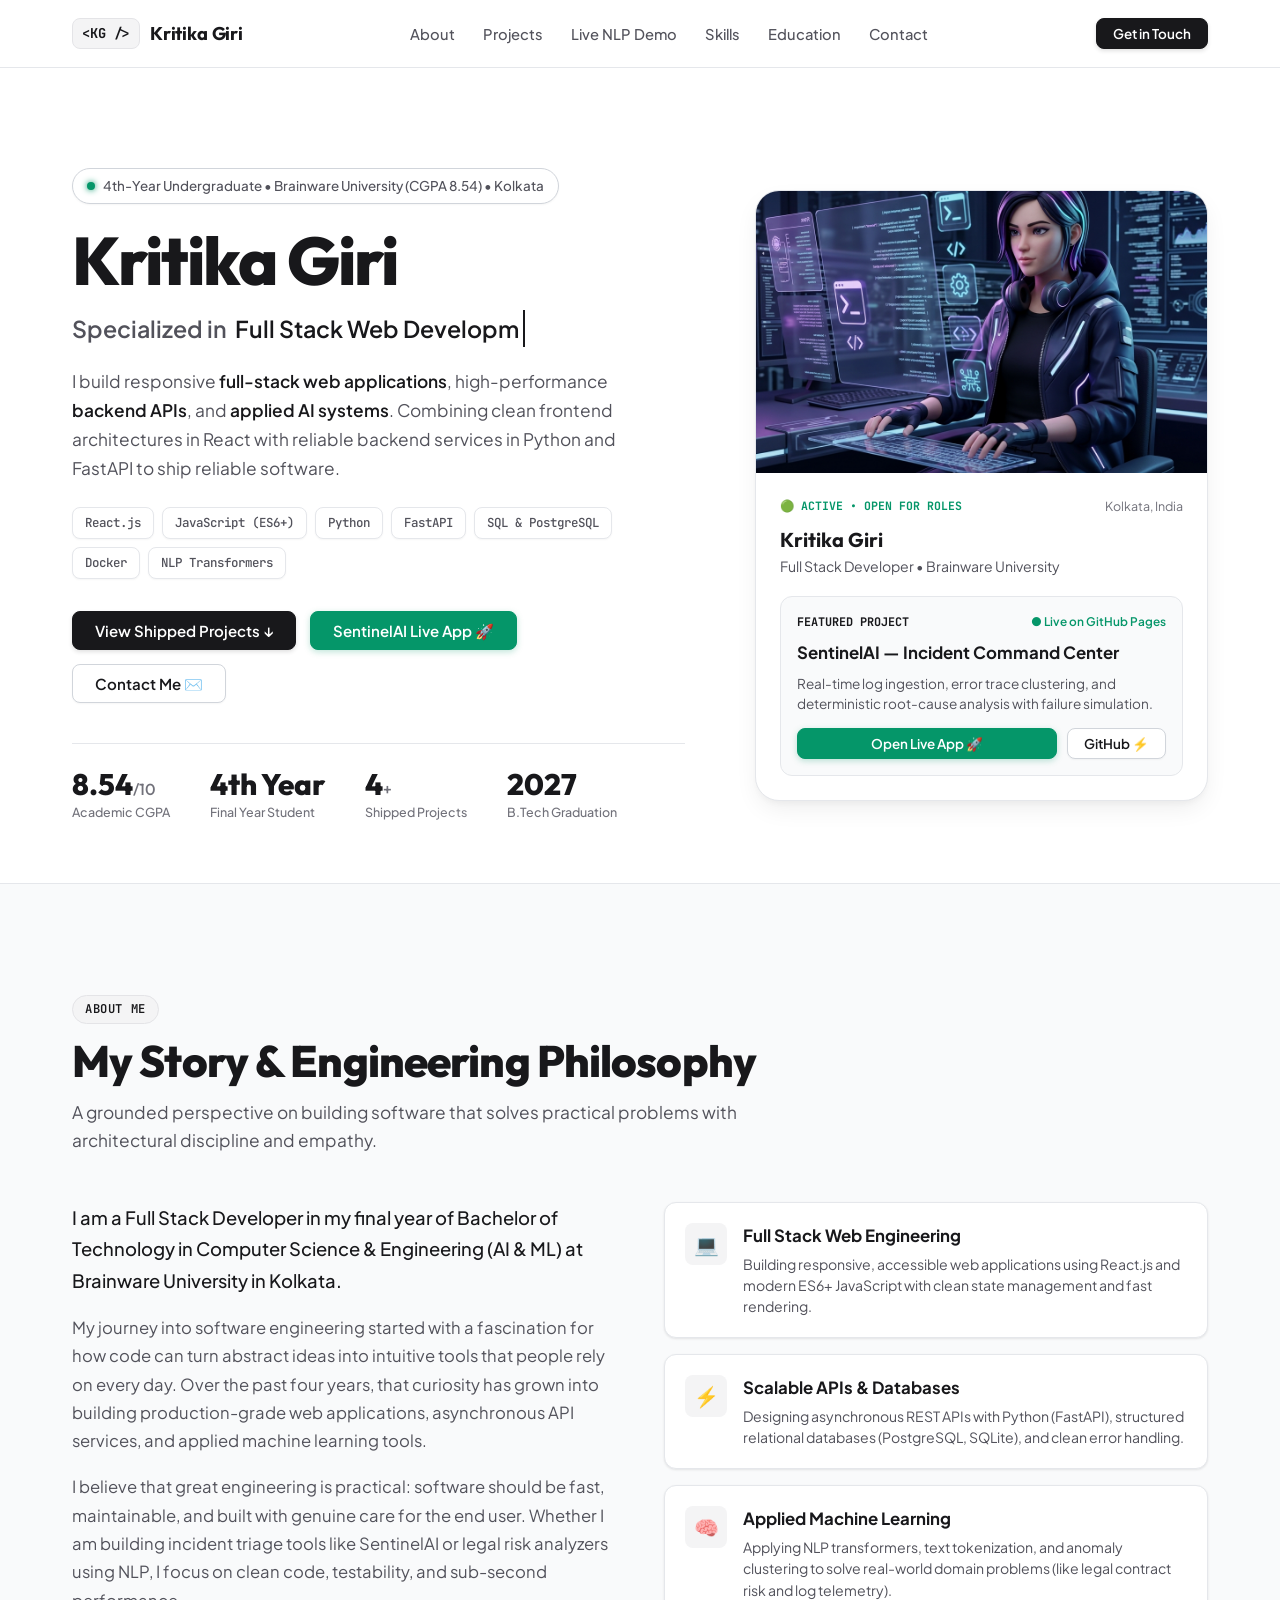
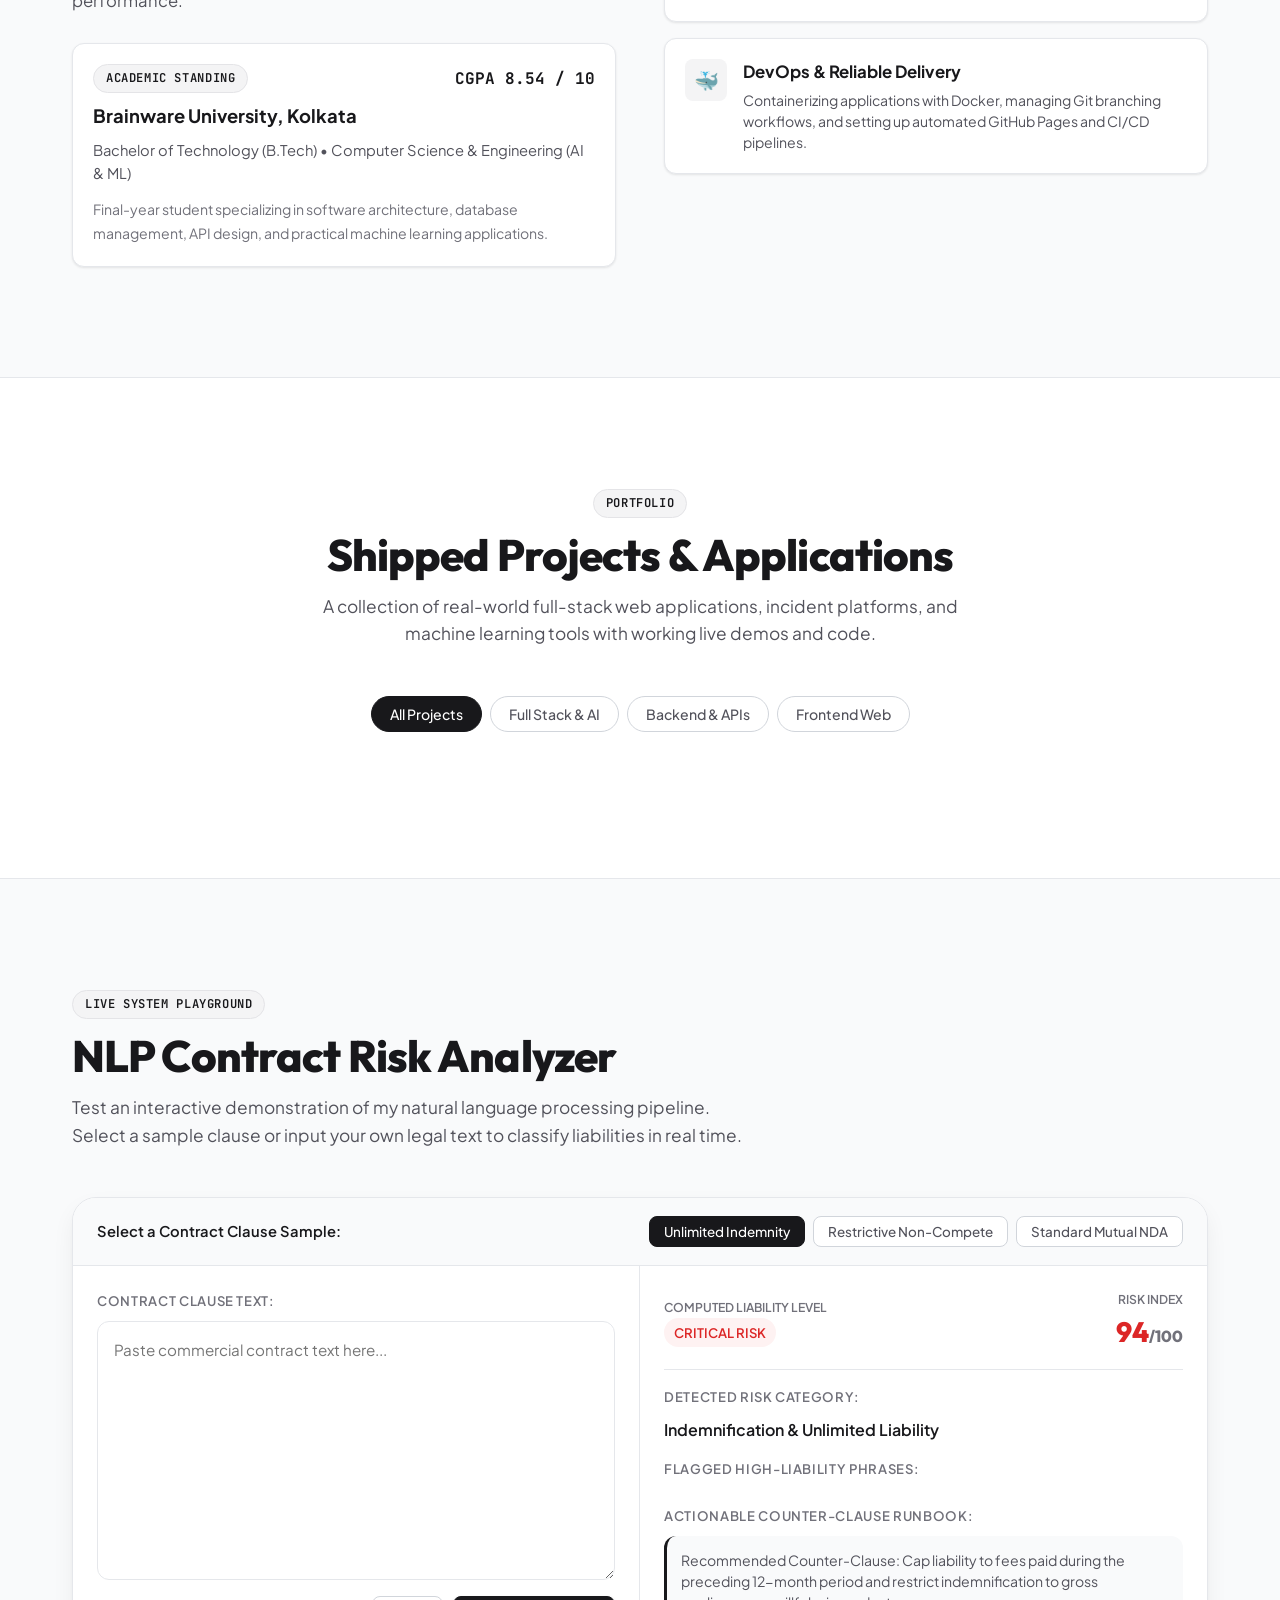
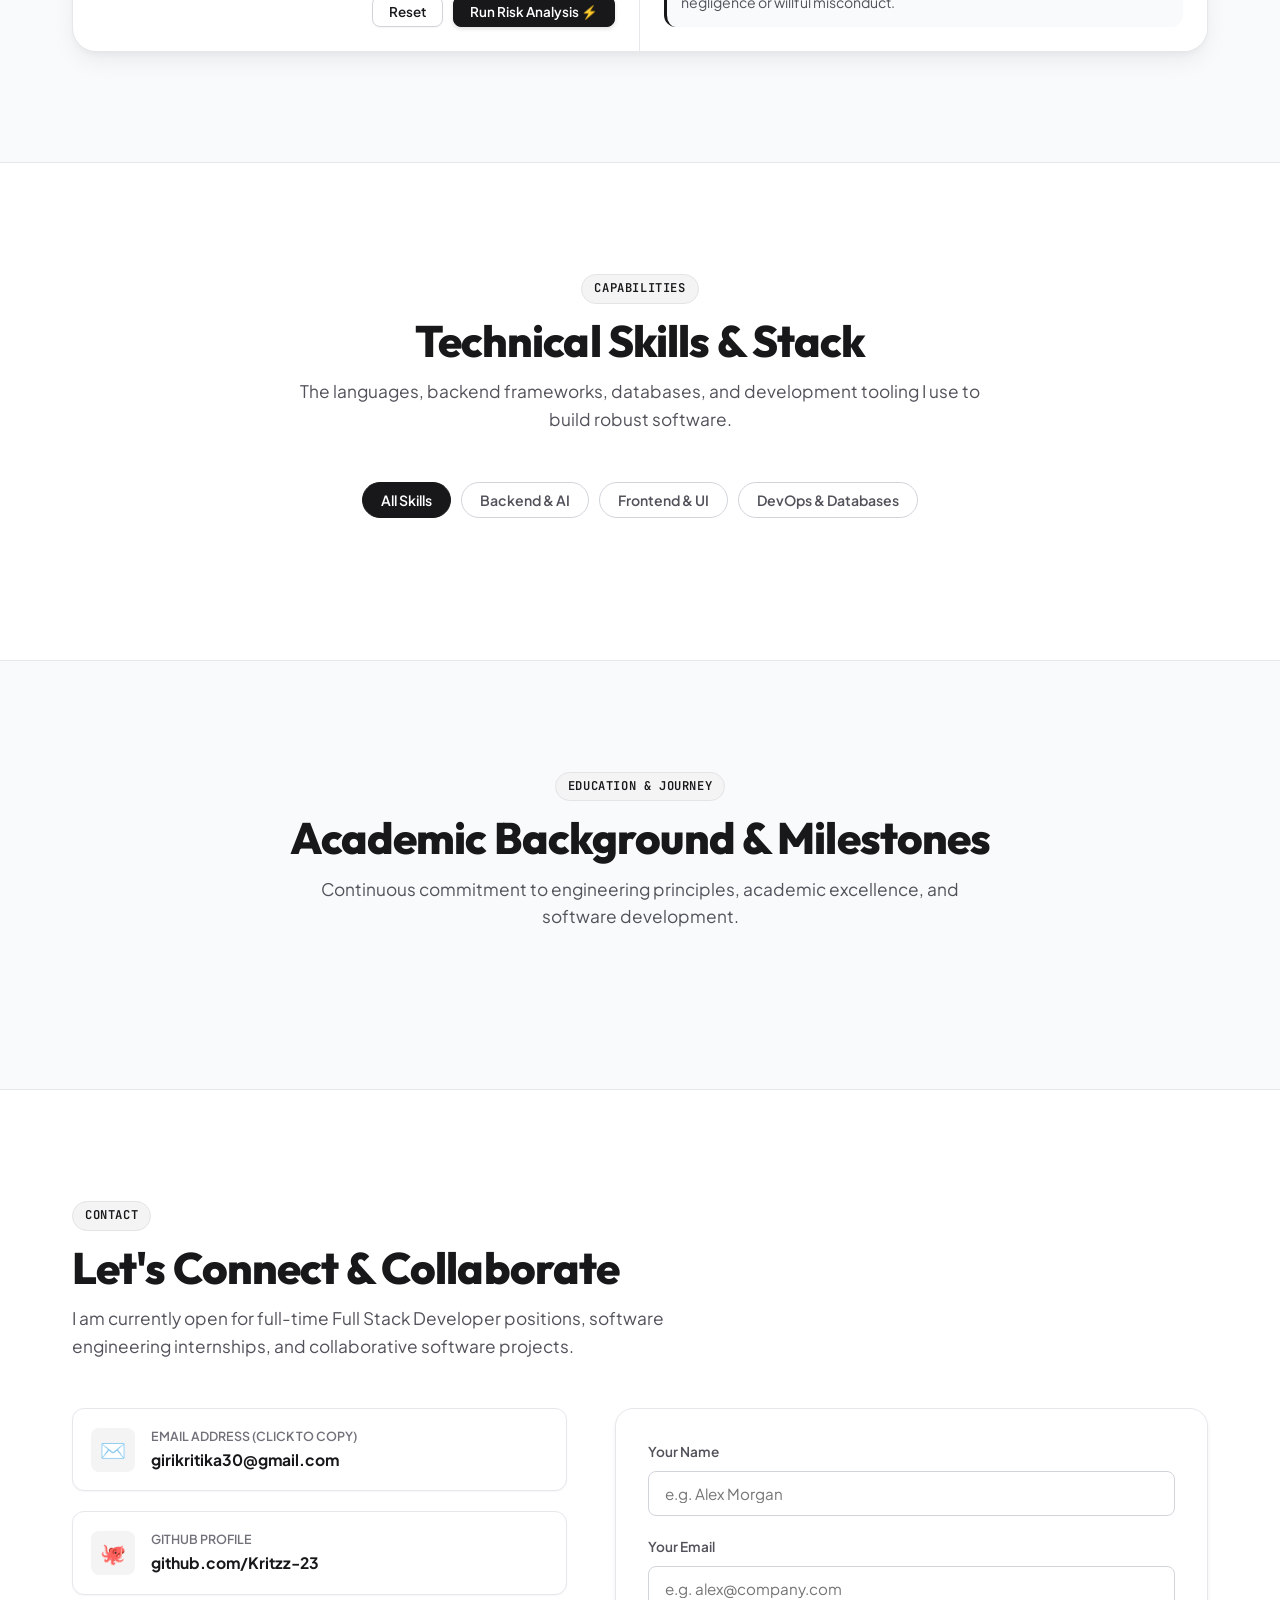
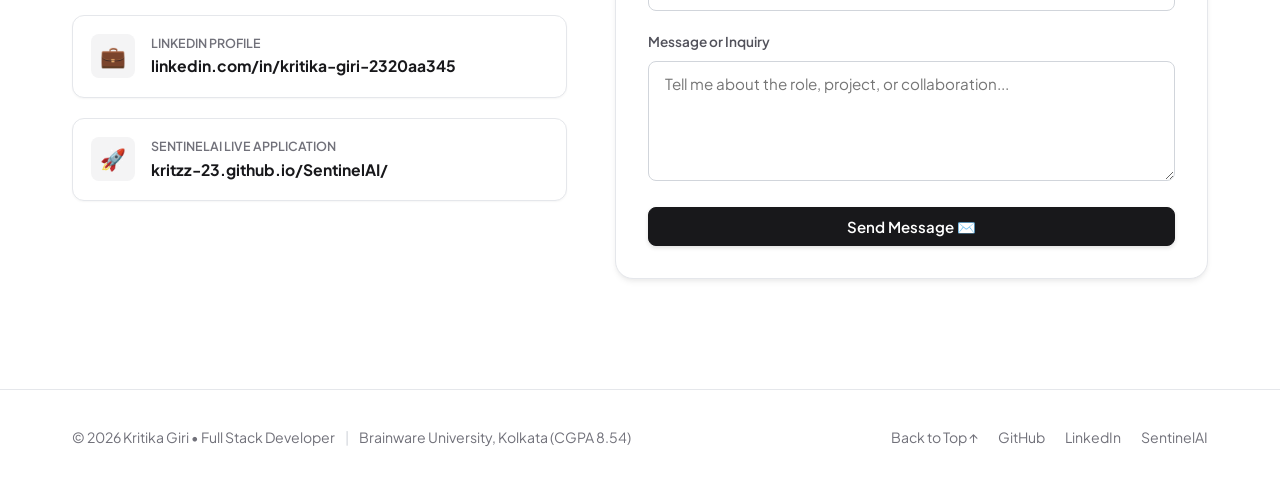
==== index.html @ 7ef9eae7 "fix(theme): remove all blue backgrounds and enforce pure light color scheme" ====
<!DOCTYPE html>
<html lang="en" data-theme="light">
<head>
  <meta charset="UTF-8">
  <meta name="viewport" content="width=device-width, initial-scale=1.0">
  <meta http-equiv="X-UA-Compatible" content="ie=edge">

  <!-- Primary Meta Tags -->
  <title>Kritika Giri — Full Stack Developer</title>
  <meta name="title" content="Kritika Giri — Full Stack Developer">
  <meta name="description" content="Portfolio of Kritika Giri (@Kritzz-23) — Full Stack Developer specializing in React, Python, FastAPI, SQL, and modern web applications. 4th-Year Undergraduate at Brainware University, Kolkata (CGPA 8.54).">
  <meta name="keywords" content="Kritika Giri, Kritzz-23, Full Stack Developer, Software Engineer, Python, React, FastAPI, JavaScript, Kolkata, Brainware University">
  <meta name="author" content="Kritika Giri">

  <!-- Open Graph / Meta -->
  <meta property="og:type" content="website">
  <meta property="og:url" content="https://kritzz-23.github.io/">
  <meta property="og:title" content="Kritika Giri — Full Stack Developer">
  <meta property="og:description" content="Full Stack Web Development, Scalable APIs, and Applied AI Systems.">
  <meta property="og:image" content="assets/images/avatar.jpg">

  <!-- Fonts: Plus Jakarta Sans & Outfit -->
  <link rel="preconnect" href="https://fonts.googleapis.com">
  <link rel="preconnect" href="https://fonts.gstatic.com" crossorigin>
  <link href="https://fonts.googleapis.com/css2?family=JetBrains+Mono:wght@400;500;600&family=Outfit:wght@500;600;700;800&family=Plus+Jakarta+Sans:wght@400;500;600;700;800&display=swap" rel="stylesheet">

  <link rel="stylesheet" href="css/styles.css">
  <link rel="icon" href="data:image/svg+xml,<svg xmlns=%22http://www.w3.org/2000/svg%22 viewBox=%220 0 100 100%22><circle cx=%2250%22 cy=%2250%22 r=%2244%22 fill=%22%232563EB%22/><text x=%2250%22 y=%2265%22 font-size=%2242%22 text-anchor=%22middle%22 fill=%22white%22 font-family=%22sans-serif%22 font-weight=%22bold%22>KG</text></svg>">
</head>
<body>

  <!-- Navigation Header -->
  <header class="header">
    <div class="container nav-container">
      <a href="#hero" class="brand-logo" aria-label="Kritika Giri Home">
        <span class="brand-badge">&lt;KG /&gt;</span>
        <span class="brand-name">Kritika Giri</span>
      </a>

      <!-- Desktop Navigation Menu -->
      <nav>
        <ul class="nav-menu" id="nav-menu">
          <li><a href="#about" class="nav-link">About</a></li>
          <li><a href="#projects" class="nav-link">Projects</a></li>
          <li><a href="#nlp-demo" class="nav-link">Live NLP Demo</a></li>
          <li><a href="#skills" class="nav-link">Skills</a></li>
          <li><a href="#education" class="nav-link">Education</a></li>
          <li><a href="#contact" class="nav-link">Contact</a></li>
        </ul>
      </nav>

      <!-- Header Actions -->
      <div class="header-actions">
        <a href="#contact" class="btn btn-primary btn-sm">Get in Touch</a>
        <button class="mobile-toggle" id="mobile-toggle" aria-label="Open Navigation">
          <span></span>
          <span></span>
          <span></span>
        </button>
      </div>
    </div>
  </header>

  <!-- ========================================================================
       HERO SECTION: Clean, Human, Credible
       ======================================================================== -->
  <section class="hero-section" id="hero">
    <div class="container">
      <div class="hero-grid">
        <!-- Left: Introduction & Credentials -->
        <div class="hero-text-content">
          <div class="hero-status-pill">
            <span class="status-dot"></span>
            <span>4th-Year Undergraduate &bull; Brainware University (CGPA 8.54) &bull; Kolkata</span>
          </div>

          <h1 class="hero-name">Kritika Giri</h1>

          <div class="hero-role-wrapper">
            <span>Specialized in</span>
            <span class="typewriter-text" id="typewriter-text">Full Stack Web Development</span>
          </div>

          <p class="hero-bio">
            I build responsive <strong>full-stack web applications</strong>, high-performance <strong>backend APIs</strong>, and <strong>applied AI systems</strong>. Combining clean frontend architectures in React with reliable backend services in Python and FastAPI to ship reliable software.
          </p>

          <!-- Core Skills Tags -->
          <div class="hero-tech-pills">
            <span class="hero-tech-tag">React.js</span>
            <span class="hero-tech-tag">JavaScript (ES6+)</span>
            <span class="hero-tech-tag">Python</span>
            <span class="hero-tech-tag">FastAPI</span>
            <span class="hero-tech-tag">SQL &amp; PostgreSQL</span>
            <span class="hero-tech-tag">Docker</span>
            <span class="hero-tech-tag">NLP Transformers</span>
          </div>

          <!-- Direct Action Buttons -->
          <div class="hero-actions">
            <a href="#projects" class="btn btn-primary">
              View Shipped Projects ↓
            </a>
            <a href="https://kritzz-23.github.io/SentinelAI/" target="_blank" rel="noopener noreferrer" class="btn btn-live">
              SentinelAI Live App 🚀
            </a>
            <a href="#contact" class="btn btn-secondary">
              Contact Me ✉️
            </a>
          </div>

          <!-- Academic & Career Highlights -->
          <div class="hero-stats-row">
            <div class="stat-item">
              <div class="stat-num">8.54<span>/10</span></div>
              <div class="stat-label">Academic CGPA</div>
            </div>
            <div class="stat-item">
              <div class="stat-num">4th Year</div>
              <div class="stat-label">Final Year Student</div>
            </div>
            <div class="stat-item">
              <div class="stat-num">4<span>+</span></div>
              <div class="stat-label">Shipped Projects</div>
            </div>
            <div class="stat-item">
              <div class="stat-num">2027</div>
              <div class="stat-label">B.Tech Graduation</div>
            </div>
          </div>
        </div>

        <!-- Right: Human Spotlight Card -->
        <div class="hero-spotlight-col">
          <div class="hero-spotlight-card">
            <div class="spotlight-portrait-wrap">
              <img src="assets/images/avatar.jpg" alt="Kritika Giri" loading="eager">
            </div>
            <div class="spotlight-card-body">
              <div class="spotlight-header-meta">
                <span class="featured-pill-tag">🟢 ACTIVE &bull; OPEN FOR ROLES</span>
                <span style="font-size: 0.78rem; color: var(--text-muted);">Kolkata, India</span>
              </div>
              <h3 class="spotlight-title">Kritika Giri</h3>
              <p class="spotlight-sub">Full Stack Developer &bull; Brainware University</p>

              <!-- Featured Project Mini-Card -->
              <div class="spotlight-featured-project">
                <div style="display: flex; justify-content: space-between; align-items: center;">
                  <span style="font-family: var(--font-mono); font-size: 0.74rem; font-weight: 700; color: var(--accent-primary);">FEATURED PROJECT</span>
                  <span style="font-size: 0.74rem; color: var(--success-color); font-weight: 600;">● Live on GitHub Pages</span>
                </div>
                <div class="featured-proj-title">SentinelAI — Incident Command Center</div>
                <p class="featured-proj-desc">
                  Real-time log ingestion, error trace clustering, and deterministic root-cause analysis with failure simulation.
                </p>
                <div class="featured-proj-actions">
                  <a href="https://kritzz-23.github.io/SentinelAI/" target="_blank" rel="noopener noreferrer" class="btn btn-live btn-sm" style="flex: 1;">
                    Open Live App 🚀
                  </a>
                  <a href="https://github.com/Kritzz-23/SentinelAI" target="_blank" rel="noopener noreferrer" class="btn btn-secondary btn-sm">
                    GitHub ⚡
                  </a>
                </div>
              </div>
            </div>
          </div>
        </div>
      </div>
    </div>
  </section>

  <!-- ========================================================================
       ABOUT SECTION: Human Story & Engineering Values
       ======================================================================== -->
  <section class="section section-alt" id="about">
    <div class="container">
      <div class="section-header">
        <span class="section-badge">About Me</span>
        <h2 class="section-title">My Story &amp; Engineering Philosophy</h2>
        <p class="section-description">
          A grounded perspective on building software that solves practical problems with architectural discipline and empathy.
        </p>
      </div>

      <div class="about-grid">
        <!-- Left: Story Narrative & Education Card -->
        <div class="about-text-content">
          <p class="lead-p">
            I am a Full Stack Developer in my final year of Bachelor of Technology in Computer Science &amp; Engineering (AI &amp; ML) at Brainware University in Kolkata.
          </p>
          <p>
            My journey into software engineering started with a fascination for how code can turn abstract ideas into intuitive tools that people rely on every day. Over the past four years, that curiosity has grown into building production-grade web applications, asynchronous API services, and applied machine learning tools.
          </p>
          <p>
            I believe that great engineering is practical: software should be fast, maintainable, and built with genuine care for the end user. Whether I am building incident triage tools like SentinelAI or legal risk analyzers using NLP, I focus on clean code, testability, and sub-second performance.
          </p>

          <div class="about-academic-card">
            <div class="academic-tag-row">
              <span class="section-badge" style="margin-bottom: 0;">Academic Standing</span>
              <span style="font-family: var(--font-mono); font-weight: 700; color: var(--accent-primary);">CGPA 8.54 / 10</span>
            </div>
            <div class="academic-uni-title">Brainware University, Kolkata</div>
            <div class="academic-degree-sub">
              Bachelor of Technology (B.Tech) &bull; Computer Science &amp; Engineering (AI &amp; ML)
            </div>
            <p style="font-size: 0.88rem; color: var(--text-muted); margin-top: 4px;">
              Final-year student specializing in software architecture, database management, API design, and practical machine learning applications.
            </p>
          </div>
        </div>

        <!-- Right: Core Values -->
        <div class="values-grid">
          <div class="value-card">
            <div class="value-icon">💻</div>
            <div>
              <div class="value-title">Full Stack Web Engineering</div>
              <div class="value-desc">
                Building responsive, accessible web applications using React.js and modern ES6+ JavaScript with clean state management and fast rendering.
              </div>
            </div>
          </div>

          <div class="value-card">
            <div class="value-icon">⚡</div>
            <div>
              <div class="value-title">Scalable APIs &amp; Databases</div>
              <div class="value-desc">
                Designing asynchronous REST APIs with Python (FastAPI), structured relational databases (PostgreSQL, SQLite), and clean error handling.
              </div>
            </div>
          </div>

          <div class="value-card">
            <div class="value-icon">🧠</div>
            <div>
              <div class="value-title">Applied Machine Learning</div>
              <div class="value-desc">
                Applying NLP transformers, text tokenization, and anomaly clustering to solve real-world domain problems (like legal contract risk and log telemetry).
              </div>
            </div>
          </div>

          <div class="value-card">
            <div class="value-icon">🐳</div>
            <div>
              <div class="value-title">DevOps &amp; Reliable Delivery</div>
              <div class="value-desc">
                Containerizing applications with Docker, managing Git branching workflows, and setting up automated GitHub Pages and CI/CD pipelines.
              </div>
            </div>
          </div>
        </div>
      </div>
    </div>
  </section>

  <!-- ========================================================================
       PROJECTS SECTION: Shipped Software & Live Applications
       ======================================================================== -->
  <section class="section" id="projects">
    <div class="container">
      <div class="section-header text-center">
        <span class="section-badge">Portfolio</span>
        <h2 class="section-title">Shipped Projects &amp; Applications</h2>
        <p class="section-description">
          A collection of real-world full-stack web applications, incident platforms, and machine learning tools with working live demos and code.
        </p>
      </div>

      <!-- Filter Tabs -->
      <div class="projects-filter-bar">
        <button class="filter-pill active" data-filter="all">All Projects</button>
        <button class="filter-pill" data-filter="fullstack">Full Stack &amp; AI</button>
        <button class="filter-pill" data-filter="backend">Backend &amp; APIs</button>
        <button class="filter-pill" data-filter="frontend">Frontend Web</button>
      </div>

      <!-- Projects Grid (Rendered dynamically by js/main.js) -->
      <div class="projects-grid" id="projects-container">
        <!-- Rendered by js/main.js -->
      </div>
    </div>
  </section>

  <!-- ========================================================================
       LIVE PLAYGROUND: NLP Contract Risk Analyzer
       ======================================================================== -->
  <section class="section section-alt" id="nlp-demo">
    <div class="container">
      <div class="section-header">
        <span class="section-badge">Live System Playground</span>
        <h2 class="section-title">NLP Contract Risk Analyzer</h2>
        <p class="section-description">
          Test an interactive demonstration of my natural language processing pipeline. Select a sample clause or input your own legal text to classify liabilities in real time.
        </p>
      </div>

      <div class="nlp-playground-card">
        <div class="nlp-playground-header">
          <div style="font-weight: 600; font-size: 0.92rem; color: var(--text-main);">
            Select a Contract Clause Sample:
          </div>
          <div class="nlp-sample-presets">
            <button class="nlp-preset-btn active" data-sample="indemnity">Unlimited Indemnity</button>
            <button class="nlp-preset-btn" data-sample="noncompete">Restrictive Non-Compete</button>
            <button class="nlp-preset-btn" data-sample="confidentiality">Standard Mutual NDA</button>
          </div>
        </div>

        <div class="nlp-grid">
          <!-- Left: Input Area -->
          <div class="nlp-input-pane">
            <div class="nlp-label">Contract Clause Text:</div>
            <textarea class="nlp-textarea" id="nlp-input-text" placeholder="Paste commercial contract text here..."></textarea>
            <div class="nlp-actions-bar">
              <button class="btn btn-secondary btn-sm" id="nlp-reset-btn">Reset</button>
              <button class="btn btn-primary btn-sm" id="nlp-run-btn">Run Risk Analysis ⚡</button>
            </div>
          </div>

          <!-- Right: Diagnostic Output -->
          <div class="nlp-result-pane">
            <div class="nlp-score-header">
              <div>
                <div class="nlp-score-label">Computed Liability Level</div>
                <div class="nlp-category-pill" id="nlp-risk-pill">CRITICAL RISK</div>
              </div>
              <div style="text-align: right;">
                <div class="nlp-score-label">Risk Index</div>
                <div class="nlp-score-val" id="nlp-risk-score">94<span style="font-size: 1rem; color: var(--text-muted);">/100</span></div>
              </div>
            </div>

            <div>
              <div class="nlp-label">Detected Risk Category:</div>
              <div style="font-weight: 600; font-size: 1rem; color: var(--text-main);" id="nlp-category-val">
                Indemnification &amp; Unlimited Liability
              </div>
            </div>

            <div>
              <div class="nlp-label">Flagged High-Liability Phrases:</div>
              <div class="nlp-flagged-tokens" id="nlp-tokens-container">
                <!-- Injected dynamically -->
              </div>
            </div>

            <div>
              <div class="nlp-label">Actionable Counter-Clause Runbook:</div>
              <div class="nlp-remediation-box" id="nlp-remediation-val">
                Recommended Counter-Clause: Cap liability to fees paid during the preceding 12-month period and restrict indemnification to gross negligence or willful misconduct.
              </div>
            </div>
          </div>
        </div>
      </div>
    </div>
  </section>

  <!-- ========================================================================
       SKILLS SECTION: Technical Competencies
       ======================================================================== -->
  <section class="section" id="skills">
    <div class="container">
      <div class="section-header text-center">
        <span class="section-badge">Capabilities</span>
        <h2 class="section-title">Technical Skills &amp; Stack</h2>
        <p class="section-description">
          The languages, backend frameworks, databases, and development tooling I use to build robust software.
        </p>
      </div>

      <!-- Skills Category Tabs -->
      <div class="skills-category-tabs">
        <button class="skill-tab-btn active" data-skill-cat="all">All Skills</button>
        <button class="skill-tab-btn" data-skill-cat="backend">Backend &amp; AI</button>
        <button class="skill-tab-btn" data-skill-cat="frontend">Frontend &amp; UI</button>
        <button class="skill-tab-btn" data-skill-cat="devops">DevOps &amp; Databases</button>
      </div>

      <!-- Skills Grid (Rendered by js/main.js) -->
      <div class="skills-grid" id="skills-container">
        <!-- Rendered by js/main.js -->
      </div>
    </div>
  </section>

  <!-- ========================================================================
       EDUCATION & TIMELINE
       ======================================================================== -->
  <section class="section section-alt" id="education">
    <div class="container">
      <div class="section-header text-center">
        <span class="section-badge">Education &amp; Journey</span>
        <h2 class="section-title">Academic Background &amp; Milestones</h2>
        <p class="section-description">
          Continuous commitment to engineering principles, academic excellence, and software development.
        </p>
      </div>

      <div class="timeline-wrap" id="timeline-container">
        <!-- Rendered by js/main.js -->
      </div>
    </div>
  </section>

  <!-- ========================================================================
       CONTACT SECTION: Simple & Approachable
       ======================================================================== -->
  <section class="section" id="contact">
    <div class="container">
      <div class="section-header">
        <span class="section-badge">Contact</span>
        <h2 class="section-title">Let's Connect &amp; Collaborate</h2>
        <p class="section-description">
          I am currently open for full-time Full Stack Developer positions, software engineering internships, and collaborative software projects.
        </p>
      </div>

      <div class="contact-grid">
        <!-- Left: Direct Channels -->
        <div class="contact-info-col">
          <a href="mailto:girikritika30@gmail.com" class="contact-channel-card" id="copy-email-btn">
            <div class="contact-channel-icon">✉️</div>
            <div>
              <div class="contact-channel-label">Email Address (Click to copy)</div>
              <div class="contact-channel-val">girikritika30@gmail.com</div>
            </div>
          </a>

          <a href="https://github.com/Kritzz-23" target="_blank" rel="noopener noreferrer" class="contact-channel-card">
            <div class="contact-channel-icon">🐙</div>
            <div>
              <div class="contact-channel-label">GitHub Profile</div>
              <div class="contact-channel-val">github.com/Kritzz-23</div>
            </div>
          </a>

          <a href="https://www.linkedin.com/in/kritika-giri-2320aa345/" target="_blank" rel="noopener noreferrer" class="contact-channel-card">
            <div class="contact-channel-icon">💼</div>
            <div>
              <div class="contact-channel-label">LinkedIn Profile</div>
              <div class="contact-channel-val">linkedin.com/in/kritika-giri-2320aa345</div>
            </div>
          </a>

          <a href="https://kritzz-23.github.io/SentinelAI/" target="_blank" rel="noopener noreferrer" class="contact-channel-card">
            <div class="contact-channel-icon">🚀</div>
            <div>
              <div class="contact-channel-label">SentinelAI Live Application</div>
              <div class="contact-channel-val">kritzz-23.github.io/SentinelAI/</div>
            </div>
          </a>
        </div>

        <!-- Right: Message Form -->
        <div class="contact-form-card">
          <form id="contact-form">
            <div class="form-group">
              <label for="contact-name" class="form-label">Your Name</label>
              <input type="text" id="contact-name" class="form-input" placeholder="e.g. Alex Morgan" required>
            </div>

            <div class="form-group">
              <label for="contact-email" class="form-label">Your Email</label>
              <input type="email" id="contact-email" class="form-input" placeholder="e.g. alex@company.com" required>
            </div>

            <div class="form-group">
              <label for="contact-message" class="form-label">Message or Inquiry</label>
              <textarea id="contact-message" class="form-input" placeholder="Tell me about the role, project, or collaboration..." required></textarea>
            </div>

            <button type="submit" class="btn btn-primary" style="width: 100%;">
              Send Message ✉️
            </button>
          </form>
        </div>
      </div>
    </div>
  </section>

  <!-- Footer -->
  <footer class="footer">
    <div class="container footer-content">
      <div>
        <span>&copy; 2026 Kritika Giri &bull; Full Stack Developer</span>
        <span style="margin: 0 8px; color: var(--border-medium);">|</span>
        <span>Brainware University, Kolkata (CGPA 8.54)</span>
      </div>
      <div class="footer-links">
        <a href="#hero">Back to Top ↑</a>
        <a href="https://github.com/Kritzz-23" target="_blank" rel="noopener noreferrer">GitHub</a>
        <a href="https://www.linkedin.com/in/kritika-giri-2320aa345/" target="_blank" rel="noopener noreferrer">LinkedIn</a>
        <a href="https://kritzz-23.github.io/SentinelAI/" target="_blank" rel="noopener noreferrer">SentinelAI</a>
      </div>
    </div>
  </footer>

  <!-- Project Detail Modal -->
  <div class="modal-overlay" id="project-modal" aria-hidden="true">
    <div class="modal-content">
      <button class="modal-close-btn" id="modal-close-btn" aria-label="Close modal">✕</button>
      <div id="modal-body-content">
        <!-- Injected dynamically -->
      </div>
    </div>
  </div>

  <!-- Toast Notification -->
  <div class="toast-msg" id="toast-notification">Email copied to clipboard!</div>

  <!-- Data Hub and Logic Script -->
  <script src="js/data.js"></script>
  <script src="js/main.js"></script>
</body>
</html>
---- css/styles.css ----
/* ==========================================================================
   KRITIKA GIRI — PROFESSIONAL FULL STACK DEVELOPER PORTFOLIO
   Design System: 100% Clean Light Theme (Zero Blue Backgrounds)
   Typography: Inter Tight & Plus Jakarta Sans
   ========================================================================== */

/* --------------------------------------------------------------------------
   1. Design Tokens: Pure Light, Crisp Neutral Palette
   -------------------------------------------------------------------------- */
:root {
  /* Pristine Light Canvas (Pure White & Warm Subtle Gray) */
  --bg-base: #FFFFFF;
  --bg-surface: #FFFFFF;
  --bg-subtle: #F9FAFB;
  --bg-input: #FFFFFF;
  --bg-card: #FFFFFF;
  --bg-card-hover: #FFFFFF;

  /* Typography Colors */
  --text-main: #18181B;       /* Deep Charcoal / Near Black */
  --text-secondary: #52525B;  /* Slate Neutral */
  --text-muted: #71717A;      /* Medium Gray */
  --text-dim: #A1A1AA;        /* Light Gray */

  /* Neutral Modern Accents (Crisp Graphite & Fresh Emerald - No Blue) */
  --accent-primary: #18181B;     /* Crisp Dark Slate / Black */
  --accent-primary-hover: #27272A;
  --accent-light: #F4F4F5;       /* Neutral Off-White / Light Gray */
  --accent-border: #E4E4E7;      /* Clean Light Neutral Border */
  --accent-secondary: #10B981;   /* Fresh Emerald */

  --success-color: #059669;
  --success-light: #ECFDF5;
  --warning-color: #D97706;
  --warning-light: #FFFBEB;
  --danger-color: #DC2626;
  --danger-light: #FEF2F2;

  /* Borders & Dividers */
  --border-subtle: #E5E7EB;
  --border-medium: #D1D5DB;
  --border-focus: #18181B;

  /* Elevation & Soft Shadows */
  --shadow-xs: 0 1px 2px rgba(0, 0, 0, 0.04);
  --shadow-sm: 0 1px 3px rgba(0, 0, 0, 0.06), 0 1px 2px rgba(0, 0, 0, 0.04);
  --shadow-md: 0 4px 6px -1px rgba(0, 0, 0, 0.06), 0 2px 4px -1px rgba(0, 0, 0, 0.04);
  --shadow-lg: 0 10px 25px -3px rgba(0, 0, 0, 0.07), 0 4px 6px -2px rgba(0, 0, 0, 0.04);
  --shadow-xl: 0 20px 35px -5px rgba(0, 0, 0, 0.08), 0 10px 10px -5px rgba(0, 0, 0, 0.03);

  /* Radius */
  --radius-xs: 4px;
  --radius-sm: 8px;
  --radius-md: 12px;
  --radius-lg: 18px;
  --radius-xl: 24px;
  --radius-full: 9999px;

  /* Fonts */
  --font-sans: 'Plus Jakarta Sans', -apple-system, BlinkMacSystemFont, 'Segoe UI', Roboto, sans-serif;
  --font-heading: 'Outfit', 'Plus Jakarta Sans', sans-serif;
  --font-mono: 'JetBrains Mono', Consolas, monospace;

  /* Transitions */
  --transition-fast: 0.15s ease;
  --transition-normal: 0.25s ease;
  --transition-smooth: 0.35s cubic-bezier(0.16, 1, 0.3, 1);

  --container-max: 1200px;
}

/* --------------------------------------------------------------------------
   2. Reset & Global Styles
   -------------------------------------------------------------------------- */
*, *::before, *::after {
  box-sizing: border-box;
  margin: 0;
  padding: 0;
}

html {
  background-color: var(--bg-base);
  color: var(--text-main);
  font-family: var(--font-sans);
  font-size: 16px;
  line-height: 1.6;
  scroll-behavior: smooth;
  -webkit-font-smoothing: antialiased;
  -moz-osx-font-smoothing: grayscale;
}

body {
  background-color: var(--bg-base);
  color: var(--text-main);
  overflow-x: hidden;
  min-height: 100vh;
}

a {
  color: inherit;
  text-decoration: none;
  transition: color var(--transition-fast);
}

button {
  font-family: inherit;
  cursor: pointer;
  border: none;
  background: none;
}

input, textarea, select {
  font-family: inherit;
}

img {
  max-width: 100%;
  display: block;
}

.container {
  width: 100%;
  max-width: var(--container-max);
  margin-left: auto;
  margin-right: auto;
  padding-left: clamp(16px, 4vw, 32px);
  padding-right: clamp(16px, 4vw, 32px);
}

.section {
  padding: clamp(70px, 9vw, 110px) 0;
  position: relative;
  background-color: #FFFFFF;
}

.section-alt {
  background-color: #F9FAFB;
  border-top: 1px solid var(--border-subtle);
  border-bottom: 1px solid var(--border-subtle);
}

/* Section Header */
.section-header {
  margin-bottom: 48px;
}

.section-header.text-center {
  text-align: center;
}

.section-badge {
  display: inline-flex;
  align-items: center;
  gap: 6px;
  padding: 4px 12px;
  border-radius: var(--radius-full);
  background-color: var(--accent-light);
  color: var(--text-main);
  font-family: var(--font-mono);
  font-size: 0.76rem;
  font-weight: 600;
  letter-spacing: 0.05em;
  text-transform: uppercase;
  margin-bottom: 12px;
  border: 1px solid var(--accent-border);
}

.section-title {
  font-family: var(--font-heading);
  font-size: clamp(2rem, 3.8vw, 2.75rem);
  font-weight: 800;
  color: var(--text-main);
  letter-spacing: -0.02em;
  line-height: 1.15;
}

.section-description {
  margin-top: 12px;
  font-size: 1.08rem;
  color: var(--text-secondary);
  max-width: 680px;
  line-height: 1.6;
}

.section-header.text-center .section-description {
  margin-left: auto;
  margin-right: auto;
}

/* --------------------------------------------------------------------------
   3. Buttons & Component Utilities
   -------------------------------------------------------------------------- */
.btn {
  display: inline-flex;
  align-items: center;
  justify-content: center;
  gap: 8px;
  padding: 11px 22px;
  border-radius: var(--radius-sm);
  font-weight: 600;
  font-size: 0.94rem;
  line-height: 1;
  transition: all var(--transition-normal);
  cursor: pointer;
  white-space: nowrap;
}

.btn-primary {
  background-color: var(--accent-primary);
  color: #FFFFFF;
  border: 1px solid var(--accent-primary);
  box-shadow: 0 2px 4px rgba(0, 0, 0, 0.12);
}

.btn-primary:hover {
  background-color: var(--accent-primary-hover);
  border-color: var(--accent-primary-hover);
  transform: translateY(-1px);
  box-shadow: 0 4px 10px rgba(0, 0, 0, 0.18);
}

.btn-secondary {
  background-color: #FFFFFF;
  color: var(--text-main);
  border: 1px solid var(--border-medium);
  box-shadow: var(--shadow-xs);
}

.btn-secondary:hover {
  background-color: var(--bg-subtle);
  border-color: var(--border-medium);
  transform: translateY(-1px);
}

.btn-outline {
  background: transparent;
  color: var(--text-secondary);
  border: 1px solid var(--border-medium);
}

.btn-outline:hover {
  color: var(--text-main);
  background-color: var(--bg-subtle);
}

.btn-sm {
  padding: 8px 16px;
  font-size: 0.84rem;
}

.btn-live {
  background-color: var(--success-color);
  color: #FFFFFF;
  border: 1px solid var(--success-color);
  font-weight: 600;
  box-shadow: 0 2px 6px rgba(5, 150, 105, 0.25);
}

.btn-live:hover {
  background-color: #047857;
  border-color: #047857;
  transform: translateY(-1px);
  box-shadow: 0 4px 12px rgba(5, 150, 105, 0.35);
}

/* --------------------------------------------------------------------------
   4. Header & Navigation Bar
   -------------------------------------------------------------------------- */
.header {
  position: sticky;
  top: 0;
  width: 100%;
  height: 68px;
  background-color: rgba(255, 255, 255, 0.96);
  backdrop-filter: blur(12px);
  -webkit-backdrop-filter: blur(12px);
  border-bottom: 1px solid var(--border-subtle);
  z-index: 100;
  transition: background-color var(--transition-normal);
}

.nav-container {
  display: flex;
  align-items: center;
  justify-content: space-between;
  height: 100%;
}

.brand-logo {
  display: flex;
  align-items: center;
  gap: 10px;
}

.brand-badge {
  font-family: var(--font-mono);
  font-size: 0.85rem;
  font-weight: 700;
  padding: 4px 9px;
  border-radius: var(--radius-sm);
  background-color: var(--accent-light);
  color: var(--text-main);
  border: 1px solid var(--accent-border);
}

.brand-name {
  font-family: var(--font-heading);
  font-size: 1.15rem;
  font-weight: 700;
  color: var(--text-main);
  letter-spacing: -0.01em;
}

.nav-menu {
  display: flex;
  align-items: center;
  gap: 28px;
  list-style: none;
}

.nav-link {
  font-size: 0.92rem;
  font-weight: 500;
  color: var(--text-secondary);
  transition: color var(--transition-fast);
}

.nav-link:hover, .nav-link.active {
  color: var(--text-main);
  font-weight: 600;
}

.header-actions {
  display: flex;
  align-items: center;
  gap: 12px;
}

.mobile-toggle {
  display: none;
  flex-direction: column;
  gap: 5px;
  padding: 8px;
  cursor: pointer;
}

.mobile-toggle span {
  display: block;
  width: 20px;
  height: 2px;
  background-color: var(--text-main);
  border-radius: 2px;
}

/* --------------------------------------------------------------------------
   5. Hero Section (Clean, Human, Light)
   -------------------------------------------------------------------------- */
.hero-section {
  padding: clamp(60px, 8vw, 100px) 0 60px;
  background-color: #FFFFFF;
}

.hero-grid {
  display: grid;
  grid-template-columns: 1.15fr 0.85fr;
  gap: clamp(40px, 6vw, 70px);
  align-items: center;
}

.hero-status-pill {
  display: inline-flex;
  align-items: center;
  gap: 8px;
  padding: 6px 14px;
  border-radius: var(--radius-full);
  background-color: #FFFFFF;
  border: 1px solid var(--border-medium);
  font-size: 0.84rem;
  color: var(--text-secondary);
  font-weight: 500;
  margin-bottom: 20px;
  box-shadow: var(--shadow-xs);
}

.status-dot {
  width: 8px;
  height: 8px;
  border-radius: 50%;
  background-color: var(--success-color);
  box-shadow: 0 0 6px var(--success-color);
}

.hero-name {
  font-family: var(--font-heading);
  font-size: clamp(2.5rem, 5.5vw, 4.2rem);
  font-weight: 800;
  letter-spacing: -0.03em;
  color: var(--text-main);
  line-height: 1.08;
  margin-bottom: 14px;
}

.hero-role-wrapper {
  display: flex;
  align-items: center;
  gap: 8px;
  font-size: clamp(1.1rem, 2vw, 1.45rem);
  font-weight: 600;
  color: var(--text-secondary);
  margin-bottom: 20px;
}

.typewriter-text {
  color: var(--text-main);
  border-right: 2px solid var(--text-main);
  padding-right: 4px;
  animation: blinkCaret 0.8s infinite;
}

@keyframes blinkCaret {
  50% { border-color: transparent; }
}

.hero-bio {
  font-size: 1.08rem;
  color: var(--text-secondary);
  line-height: 1.68;
  margin-bottom: 24px;
  max-width: 580px;
}

.hero-bio strong {
  color: var(--text-main);
  font-weight: 600;
}

.hero-tech-pills {
  display: flex;
  flex-wrap: wrap;
  gap: 8px;
  margin-bottom: 32px;
}

.hero-tech-tag {
  font-family: var(--font-mono);
  font-size: 0.78rem;
  padding: 5px 12px;
  border-radius: var(--radius-sm);
  background-color: #FFFFFF;
  border: 1px solid var(--border-subtle);
  color: var(--text-secondary);
  font-weight: 500;
  box-shadow: var(--shadow-xs);
}

.hero-actions {
  display: flex;
  align-items: center;
  flex-wrap: wrap;
  gap: 14px;
  margin-bottom: 40px;
}

.hero-stats-row {
  display: flex;
  gap: clamp(20px, 4vw, 40px);
  padding-top: 24px;
  border-top: 1px solid var(--border-subtle);
}

.stat-item {
  display: flex;
  flex-direction: column;
}

.stat-num {
  font-family: var(--font-heading);
  font-size: 1.85rem;
  font-weight: 800;
  color: var(--text-main);
  line-height: 1.1;
}

.stat-num span {
  font-size: 1rem;
  color: var(--text-muted);
  font-weight: 500;
}

.stat-label {
  font-size: 0.78rem;
  color: var(--text-muted);
  font-weight: 500;
  margin-top: 2px;
}

/* Right Column: Human Spotlight Card */
.hero-spotlight-card {
  background-color: #FFFFFF;
  border-radius: var(--radius-xl);
  border: 1px solid var(--border-subtle);
  box-shadow: var(--shadow-lg);
  overflow: hidden;
  transition: transform var(--transition-normal);
}

.hero-spotlight-card:hover {
  transform: translateY(-3px);
}

.spotlight-portrait-wrap {
  position: relative;
  width: 100%;
  aspect-ratio: 16 / 10;
  overflow: hidden;
  background-color: var(--bg-subtle);
}

.spotlight-portrait-wrap img {
  width: 100%;
  height: 100%;
  object-fit: cover;
}

.spotlight-card-body {
  padding: 24px;
}

.spotlight-header-meta {
  display: flex;
  align-items: center;
  justify-content: space-between;
  margin-bottom: 8px;
}

.spotlight-title {
  font-family: var(--font-heading);
  font-size: 1.25rem;
  font-weight: 700;
  color: var(--text-main);
}

.spotlight-sub {
  font-size: 0.88rem;
  color: var(--text-secondary);
  line-height: 1.5;
  margin-bottom: 18px;
}

.spotlight-featured-project {
  padding: 16px;
  border-radius: var(--radius-md);
  background-color: var(--bg-subtle);
  border: 1px solid var(--border-subtle);
  display: flex;
  flex-direction: column;
  gap: 8px;
}

.featured-pill-tag {
  display: inline-flex;
  align-items: center;
  gap: 5px;
  font-family: var(--font-mono);
  font-size: 0.72rem;
  font-weight: 700;
  color: var(--success-color);
  text-transform: uppercase;
}

.featured-proj-title {
  font-weight: 700;
  font-size: 1.05rem;
  color: var(--text-main);
}

.featured-proj-desc {
  font-size: 0.85rem;
  color: var(--text-secondary);
  line-height: 1.45;
}

.featured-proj-actions {
  display: flex;
  gap: 10px;
  margin-top: 6px;
}

/* --------------------------------------------------------------------------
   6. About Section (Authentic Human Story & Engineering Values)
   -------------------------------------------------------------------------- */
.about-grid {
  display: grid;
  grid-template-columns: 1fr 1fr;
  gap: 48px;
  align-items: start;
}

.about-text-content {
  display: flex;
  flex-direction: column;
  gap: 18px;
}

.about-text-content p {
  color: var(--text-secondary);
  font-size: 1.04rem;
  line-height: 1.7;
}

.about-text-content p.lead-p {
  color: var(--text-main);
  font-size: 1.15rem;
  font-weight: 500;
}

.about-academic-card {
  padding: 20px;
  border-radius: var(--radius-md);
  background-color: #FFFFFF;
  border: 1px solid var(--border-subtle);
  box-shadow: var(--shadow-sm);
  display: flex;
  flex-direction: column;
  gap: 8px;
  margin-top: 10px;
}

.academic-tag-row {
  display: flex;
  align-items: center;
  justify-content: space-between;
}

.academic-uni-title {
  font-weight: 700;
  font-size: 1.15rem;
  color: var(--text-main);
}

.academic-degree-sub {
  font-size: 0.92rem;
  color: var(--text-secondary);
}

/* Engineering Values (Right Column) */
.values-grid {
  display: grid;
  grid-template-columns: 1fr;
  gap: 16px;
}

.value-card {
  padding: 20px;
  border-radius: var(--radius-md);
  background-color: #FFFFFF;
  border: 1px solid var(--border-subtle);
  box-shadow: var(--shadow-sm);
  display: flex;
  gap: 16px;
  align-items: flex-start;
  transition: transform var(--transition-normal), box-shadow var(--transition-normal);
}

.value-card:hover {
  transform: translateY(-2px);
  box-shadow: var(--shadow-md);
}

.value-icon {
  width: 42px;
  height: 42px;
  border-radius: var(--radius-sm);
  background-color: var(--accent-light);
  color: var(--text-main);
  display: grid;
  place-items: center;
  font-size: 1.25rem;
  flex-shrink: 0;
}

.value-title {
  font-weight: 700;
  font-size: 1.05rem;
  color: var(--text-main);
  margin-bottom: 4px;
}

.value-desc {
  font-size: 0.88rem;
  color: var(--text-secondary);
  line-height: 1.5;
}

/* --------------------------------------------------------------------------
   7. Live NLP Contract Risk Playground (Interactive & Practical)
   -------------------------------------------------------------------------- */
.nlp-playground-card {
  background-color: #FFFFFF;
  border-radius: var(--radius-xl);
  border: 1px solid var(--border-subtle);
  box-shadow: var(--shadow-lg);
  overflow: hidden;
}

.nlp-playground-header {
  padding: 18px 24px;
  border-bottom: 1px solid var(--border-subtle);
  display: flex;
  align-items: center;
  justify-content: space-between;
  flex-wrap: wrap;
  gap: 12px;
  background-color: var(--bg-subtle);
}

.nlp-sample-presets {
  display: flex;
  align-items: center;
  gap: 8px;
  flex-wrap: wrap;
}

.nlp-preset-btn {
  padding: 6px 14px;
  border-radius: var(--radius-sm);
  font-size: 0.84rem;
  font-weight: 500;
  background-color: #FFFFFF;
  border: 1px solid var(--border-medium);
  color: var(--text-secondary);
  cursor: pointer;
  transition: all var(--transition-fast);
}

.nlp-preset-btn:hover, .nlp-preset-btn.active {
  background-color: var(--accent-primary);
  border-color: var(--accent-primary);
  color: #FFFFFF;
}

.nlp-grid {
  display: grid;
  grid-template-columns: 1fr 1fr;
  min-height: 380px;
}

.nlp-input-pane {
  padding: 24px;
  border-right: 1px solid var(--border-subtle);
  display: flex;
  flex-direction: column;
}

.nlp-label {
  font-size: 0.82rem;
  font-weight: 600;
  text-transform: uppercase;
  color: var(--text-muted);
  letter-spacing: 0.05em;
  margin-bottom: 10px;
}

.nlp-textarea {
  flex: 1;
  width: 100%;
  min-height: 200px;
  padding: 16px;
  border-radius: var(--radius-md);
  border: 1px solid var(--border-subtle);
  background-color: #FFFFFF;
  color: var(--text-main);
  font-size: 0.95rem;
  line-height: 1.6;
  resize: vertical;
  outline: none;
}

.nlp-textarea:focus {
  border-color: var(--text-main);
}

.nlp-actions-bar {
  margin-top: 16px;
  display: flex;
  justify-content: flex-end;
  gap: 10px;
}

.nlp-result-pane {
  padding: 24px;
  background-color: #FFFFFF;
  display: flex;
  flex-direction: column;
  gap: 16px;
}

.nlp-score-header {
  display: flex;
  align-items: center;
  justify-content: space-between;
  padding-bottom: 14px;
  border-bottom: 1px solid var(--border-subtle);
}

.nlp-score-val {
  font-family: var(--font-heading);
  font-size: 1.75rem;
  font-weight: 800;
  color: var(--danger-color);
}

.nlp-score-label {
  font-size: 0.76rem;
  font-weight: 600;
  text-transform: uppercase;
  color: var(--text-muted);
}

.nlp-category-pill {
  display: inline-block;
  padding: 4px 10px;
  border-radius: var(--radius-full);
  font-size: 0.82rem;
  font-weight: 600;
  background-color: var(--danger-light);
  color: var(--danger-color);
}

.nlp-flagged-tokens {
  display: flex;
  flex-wrap: wrap;
  gap: 6px;
}

.nlp-token-chip {
  padding: 3px 8px;
  border-radius: 4px;
  background-color: #FEE2E2;
  color: #B91C1C;
  font-family: var(--font-mono);
  font-size: 0.78rem;
  font-weight: 500;
}

.nlp-remediation-box {
  padding: 14px;
  border-radius: var(--radius-md);
  background-color: var(--bg-subtle);
  border-left: 3px solid var(--accent-primary);
  font-size: 0.88rem;
  color: var(--text-secondary);
  line-height: 1.5;
}

/* --------------------------------------------------------------------------
   8. Projects Grid & Shipped Software
   -------------------------------------------------------------------------- */
.projects-filter-bar {
  display: flex;
  align-items: center;
  justify-content: center;
  gap: 8px;
  flex-wrap: wrap;
  margin-bottom: 36px;
}

.filter-pill {
  padding: 8px 18px;
  border-radius: var(--radius-full);
  font-size: 0.88rem;
  font-weight: 500;
  background-color: #FFFFFF;
  border: 1px solid var(--border-medium);
  color: var(--text-secondary);
  cursor: pointer;
  transition: all var(--transition-fast);
}

.filter-pill:hover, .filter-pill.active {
  background-color: var(--text-main);
  border-color: var(--text-main);
  color: #FFFFFF;
}

.projects-grid {
  display: grid;
  grid-template-columns: repeat(2, 1fr);
  gap: 28px;
}

.project-card {
  background-color: #FFFFFF;
  border-radius: var(--radius-lg);
  border: 1px solid var(--border-subtle);
  box-shadow: var(--shadow-sm);
  overflow: hidden;
  display: flex;
  flex-direction: column;
  transition: transform var(--transition-normal), box-shadow var(--transition-normal), border-color var(--transition-normal);
}

.project-card:hover {
  transform: translateY(-4px);
  box-shadow: var(--shadow-lg);
  border-color: var(--border-medium);
}

.project-media-wrap {
  position: relative;
  width: 100%;
  aspect-ratio: 16 / 9;
  background-color: var(--bg-subtle);
  overflow: hidden;
}

.project-media-wrap img {
  width: 100%;
  height: 100%;
  object-fit: cover;
  transition: transform var(--transition-smooth);
}

.project-card:hover .project-media-wrap img {
  transform: scale(1.03);
}

.project-badge-overlay {
  position: absolute;
  top: 14px;
  right: 14px;
  z-index: 2;
}

.project-body {
  padding: 24px;
  display: flex;
  flex-direction: column;
  flex: 1;
}

.project-top-meta {
  display: flex;
  align-items: center;
  justify-content: space-between;
  margin-bottom: 8px;
}

.project-category {
  font-family: var(--font-mono);
  font-size: 0.75rem;
  font-weight: 600;
  text-transform: uppercase;
  color: var(--text-secondary);
}

.project-stars {
  font-size: 0.82rem;
  color: var(--text-muted);
}

.project-title {
  font-family: var(--font-heading);
  font-size: 1.35rem;
  font-weight: 700;
  color: var(--text-main);
  margin-bottom: 8px;
}

.project-desc {
  font-size: 0.94rem;
  color: var(--text-secondary);
  line-height: 1.55;
  margin-bottom: 18px;
  flex: 1;
}

.project-stack {
  display: flex;
  flex-wrap: wrap;
  gap: 6px;
  margin-bottom: 20px;
}

.tech-chip {
  font-family: var(--font-mono);
  font-size: 0.74rem;
  padding: 3px 10px;
  border-radius: var(--radius-sm);
  background-color: var(--bg-subtle);
  color: var(--text-secondary);
  font-weight: 500;
}

.project-actions {
  display: flex;
  align-items: center;
  gap: 10px;
  padding-top: 14px;
  border-top: 1px solid var(--border-subtle);
}

/* --------------------------------------------------------------------------
   9. Skills & Technical Competencies
   -------------------------------------------------------------------------- */
.skills-category-tabs {
  display: flex;
  justify-content: center;
  gap: 10px;
  margin-bottom: 32px;
}

.skill-tab-btn {
  padding: 8px 18px;
  border-radius: var(--radius-full);
  font-size: 0.88rem;
  font-weight: 600;
  background-color: #FFFFFF;
  border: 1px solid var(--border-medium);
  color: var(--text-secondary);
  cursor: pointer;
  transition: all var(--transition-fast);
}

.skill-tab-btn:hover, .skill-tab-btn.active {
  background-color: var(--accent-primary);
  border-color: var(--accent-primary);
  color: #FFFFFF;
}

.skills-grid {
  display: grid;
  grid-template-columns: repeat(3, 1fr);
  gap: 20px;
}

.skill-card {
  padding: 20px;
  border-radius: var(--radius-md);
  background-color: #FFFFFF;
  border: 1px solid var(--border-subtle);
  box-shadow: var(--shadow-sm);
  display: flex;
  flex-direction: column;
  gap: 12px;
}

.skill-card-top {
  display: flex;
  align-items: center;
  justify-content: space-between;
}

.skill-icon-name {
  display: flex;
  align-items: center;
  gap: 10px;
}

.skill-icon {
  font-size: 1.25rem;
}

.skill-title {
  font-weight: 700;
  font-size: 1rem;
  color: var(--text-main);
}

.skill-level-text {
  font-family: var(--font-mono);
  font-size: 0.82rem;
  font-weight: 600;
  color: var(--text-main);
}

.skill-bar-wrap {
  width: 100%;
  height: 6px;
  background-color: var(--bg-subtle);
  border-radius: 999px;
  overflow: hidden;
}

.skill-bar-fill {
  height: 100%;
  background-color: var(--accent-primary);
  border-radius: 999px;
  transition: width 0.8s ease-out;
}

.skill-tags-row {
  display: flex;
  flex-wrap: wrap;
  gap: 5px;
}

.skill-subtag {
  font-size: 0.72rem;
  padding: 2px 7px;
  border-radius: 4px;
  background-color: var(--bg-subtle);
  color: var(--text-muted);
}

/* --------------------------------------------------------------------------
   10. Education Timeline
   -------------------------------------------------------------------------- */
.timeline-wrap {
  max-width: 820px;
  margin: 0 auto;
  position: relative;
  padding-left: 32px;
}

.timeline-wrap::before {
  content: '';
  position: absolute;
  top: 10px;
  bottom: 10px;
  left: 10px;
  width: 2px;
  background-color: var(--border-medium);
}

.timeline-item {
  position: relative;
  margin-bottom: 36px;
}

.timeline-dot {
  position: absolute;
  top: 6px;
  left: -28px;
  width: 14px;
  height: 14px;
  border-radius: 50%;
  background-color: var(--accent-primary);
  border: 3px solid #FFFFFF;
  box-shadow: 0 0 0 2px var(--accent-primary);
}

.timeline-card {
  padding: 24px;
  border-radius: var(--radius-md);
  background-color: #FFFFFF;
  border: 1px solid var(--border-subtle);
  box-shadow: var(--shadow-sm);
}

.timeline-header {
  display: flex;
  align-items: center;
  justify-content: space-between;
  margin-bottom: 6px;
  flex-wrap: wrap;
  gap: 8px;
}

.timeline-role {
  font-family: var(--font-heading);
  font-weight: 700;
  font-size: 1.15rem;
  color: var(--text-main);
}

.timeline-date {
  font-family: var(--font-mono);
  font-size: 0.8rem;
  color: var(--text-muted);
  font-weight: 500;
}

.timeline-org {
  font-size: 0.95rem;
  color: var(--text-secondary);
  font-weight: 600;
  margin-bottom: 10px;
}

.timeline-desc {
  font-size: 0.92rem;
  color: var(--text-secondary);
  line-height: 1.6;
}

/* --------------------------------------------------------------------------
   11. Contact Section
   -------------------------------------------------------------------------- */
.contact-grid {
  display: grid;
  grid-template-columns: 1fr 1.2fr;
  gap: 48px;
  align-items: start;
}

.contact-info-col {
  display: flex;
  flex-direction: column;
  gap: 20px;
}

.contact-channel-card {
  padding: 18px;
  border-radius: var(--radius-md);
  background-color: #FFFFFF;
  border: 1px solid var(--border-subtle);
  display: flex;
  align-items: center;
  gap: 16px;
  transition: all var(--transition-fast);
  box-shadow: var(--shadow-xs);
}

.contact-channel-card:hover {
  border-color: var(--accent-primary);
  transform: translateY(-2px);
  box-shadow: var(--shadow-md);
}

.contact-channel-icon {
  width: 44px;
  height: 44px;
  border-radius: var(--radius-sm);
  background-color: var(--accent-light);
  color: var(--text-main);
  display: grid;
  place-items: center;
  font-size: 1.3rem;
  flex-shrink: 0;
}

.contact-channel-label {
  font-size: 0.78rem;
  color: var(--text-muted);
  font-weight: 600;
  text-transform: uppercase;
}

.contact-channel-val {
  font-weight: 700;
  font-size: 0.98rem;
  color: var(--text-main);
}

/* Contact Form */
.contact-form-card {
  padding: 32px;
  border-radius: var(--radius-lg);
  background-color: #FFFFFF;
  border: 1px solid var(--border-subtle);
  box-shadow: var(--shadow-md);
}

.form-group {
  margin-bottom: 20px;
}

.form-label {
  display: block;
  font-size: 0.85rem;
  font-weight: 600;
  color: var(--text-secondary);
  margin-bottom: 8px;
}

.form-input {
  width: 100%;
  padding: 12px 16px;
  border-radius: var(--radius-sm);
  border: 1px solid var(--border-medium);
  background-color: #FFFFFF;
  color: var(--text-main);
  font-size: 0.95rem;
  outline: none;
  transition: border-color var(--transition-fast);
}

.form-input:focus {
  border-color: var(--text-main);
  box-shadow: 0 0 0 3px var(--accent-light);
}

textarea.form-input {
  resize: vertical;
  min-height: 120px;
}

/* --------------------------------------------------------------------------
   12. Footer
   -------------------------------------------------------------------------- */
.footer {
  padding: 36px 0;
  border-top: 1px solid var(--border-subtle);
  background-color: #FFFFFF;
  font-size: 0.88rem;
  color: var(--text-muted);
}

.footer-content {
  display: flex;
  align-items: center;
  justify-content: space-between;
  flex-wrap: wrap;
  gap: 16px;
}

.footer-links {
  display: flex;
  gap: 20px;
}

.footer-links a:hover {
  color: var(--text-main);
}

/* --------------------------------------------------------------------------
   13. Modal & Toast Notifications
   -------------------------------------------------------------------------- */
.modal-overlay {
  position: fixed;
  inset: 0;
  background-color: rgba(17, 24, 39, 0.45);
  backdrop-filter: blur(4px);
  z-index: 1000;
  display: grid;
  place-items: center;
  padding: 20px;
  opacity: 0;
  pointer-events: none;
  transition: opacity var(--transition-normal);
}

.modal-overlay.show {
  opacity: 1;
  pointer-events: auto;
}

.modal-content {
  position: relative;
  width: 100%;
  max-width: 720px;
  max-height: 88vh;
  overflow-y: auto;
  background-color: #FFFFFF;
  border-radius: var(--radius-lg);
  padding: clamp(24px, 4vw, 36px);
  box-shadow: var(--shadow-xl);
  transform: translateY(15px);
  transition: transform var(--transition-normal);
}

.modal-overlay.show .modal-content {
  transform: translateY(0);
}

.modal-close-btn {
  position: absolute;
  top: 20px;
  right: 20px;
  width: 32px;
  height: 32px;
  border-radius: 50%;
  border: 1px solid var(--border-subtle);
  background-color: var(--bg-subtle);
  color: var(--text-secondary);
  display: grid;
  place-items: center;
  cursor: pointer;
}

.modal-close-btn:hover {
  color: var(--text-main);
  background-color: var(--border-medium);
}

.toast-msg {
  position: fixed;
  bottom: 24px;
  left: 50%;
  transform: translateX(-50%) translateY(80px);
  padding: 10px 22px;
  border-radius: var(--radius-full);
  background-color: #18181B;
  color: #FFFFFF;
  font-size: 0.88rem;
  font-weight: 500;
  box-shadow: var(--shadow-lg);
  z-index: 9999;
  opacity: 0;
  transition: all var(--transition-smooth);
}

.toast-msg.show {
  transform: translateX(-50%) translateY(0);
  opacity: 1;
}

/* --------------------------------------------------------------------------
   14. Responsive Breakpoints
   -------------------------------------------------------------------------- */
@media (max-width: 960px) {
  .hero-grid {
    grid-template-columns: 1fr;
    text-align: center;
  }

  .hero-bio {
    margin-left: auto;
    margin-right: auto;
  }

  .hero-role-wrapper {
    justify-content: center;
  }

  .hero-tech-pills {
    justify-content: center;
  }

  .hero-actions {
    justify-content: center;
  }

  .hero-stats-row {
    justify-content: center;
  }

  .hero-spotlight-card {
    max-width: 460px;
    margin: 0 auto;
  }

  .about-grid {
    grid-template-columns: 1fr;
  }

  .nlp-grid {
    grid-template-columns: 1fr;
  }

  .nlp-input-pane {
    border-right: none;
    border-bottom: 1px solid var(--border-subtle);
  }

  .projects-grid {
    grid-template-columns: 1fr;
  }

  .skills-grid {
    grid-template-columns: 1fr;
  }

  .contact-grid {
    grid-template-columns: 1fr;
  }
}

@media (max-width: 768px) {
  .nav-menu {
    position: fixed;
    top: 68px;
    left: 0;
    width: 100%;
    background-color: #FFFFFF;
    border-bottom: 1px solid var(--border-subtle);
    flex-direction: column;
    padding: 20px;
    gap: 16px;
    display: none;
    box-shadow: var(--shadow-md);
  }

  .nav-menu.show {
    display: flex;
  }

  .mobile-toggle {
    display: flex;
  }

  .hero-stats-row {
    flex-wrap: wrap;
    gap: 20px;
  }
}
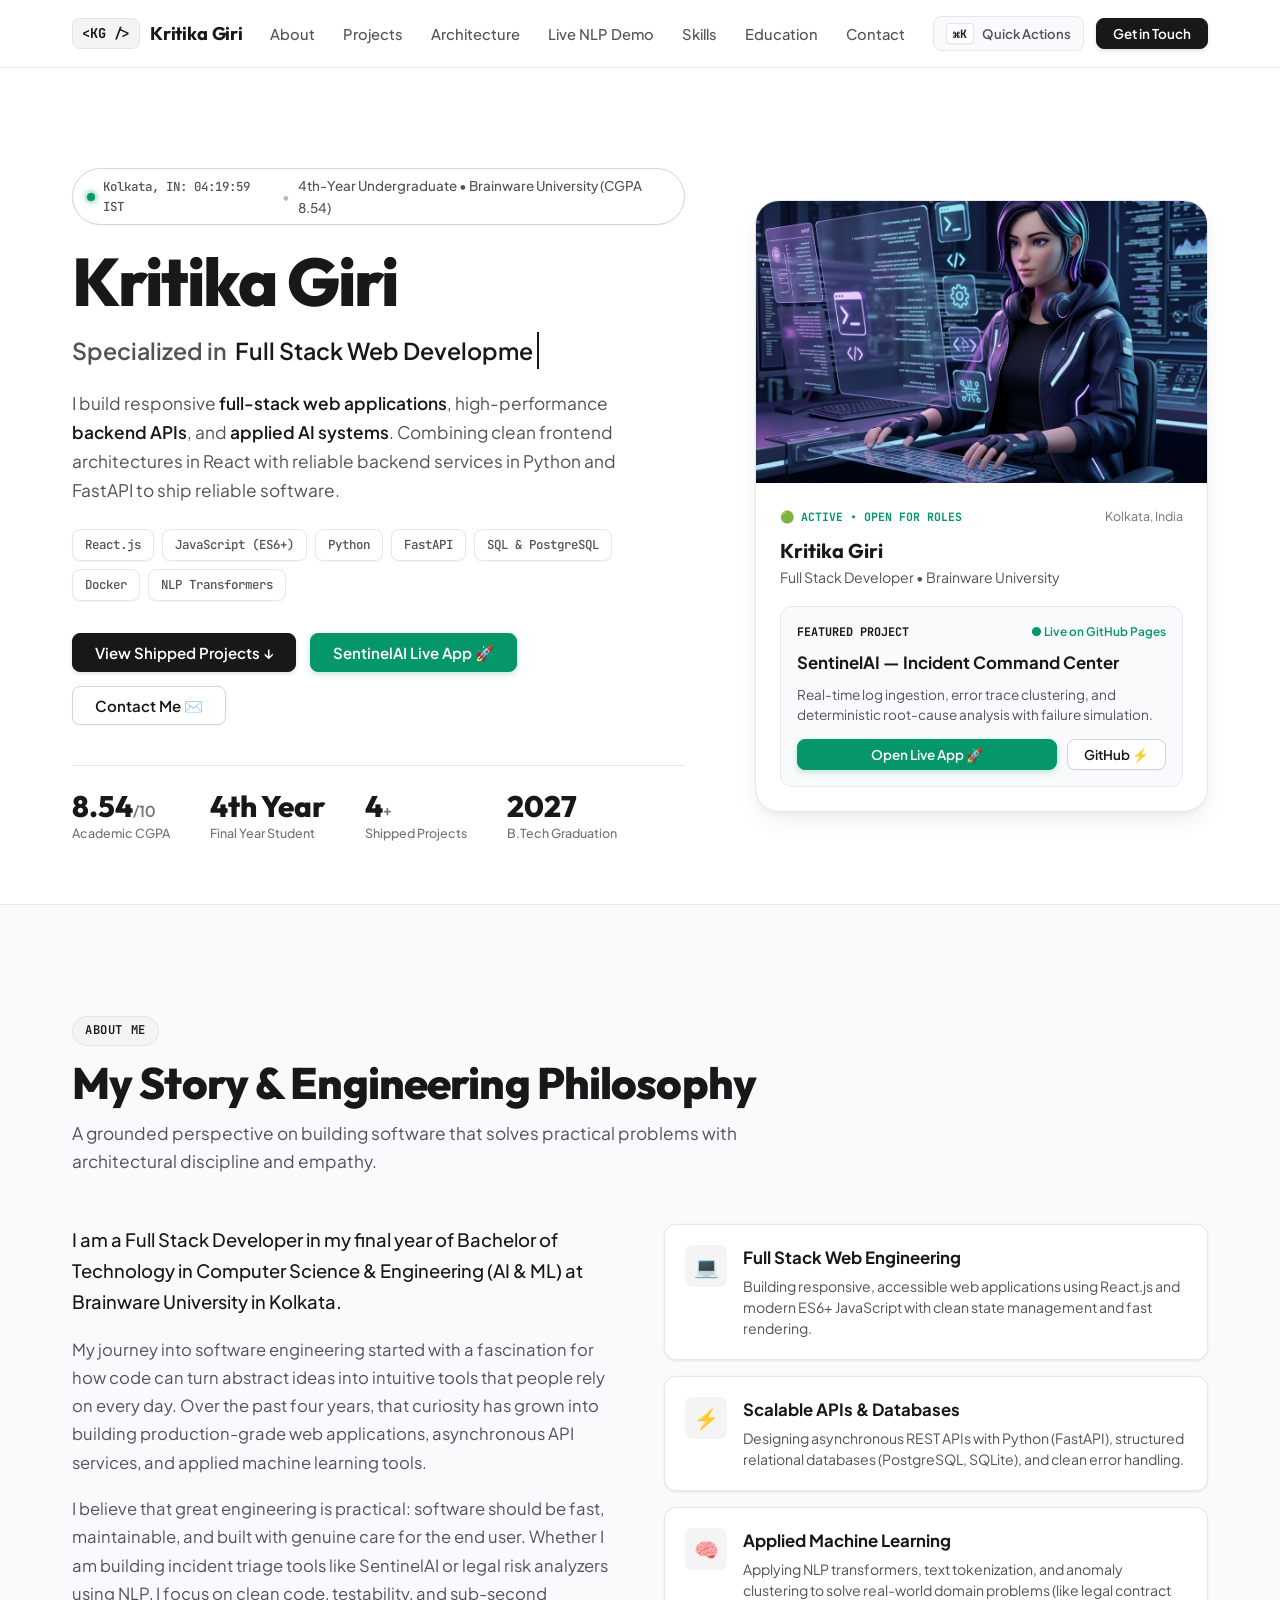
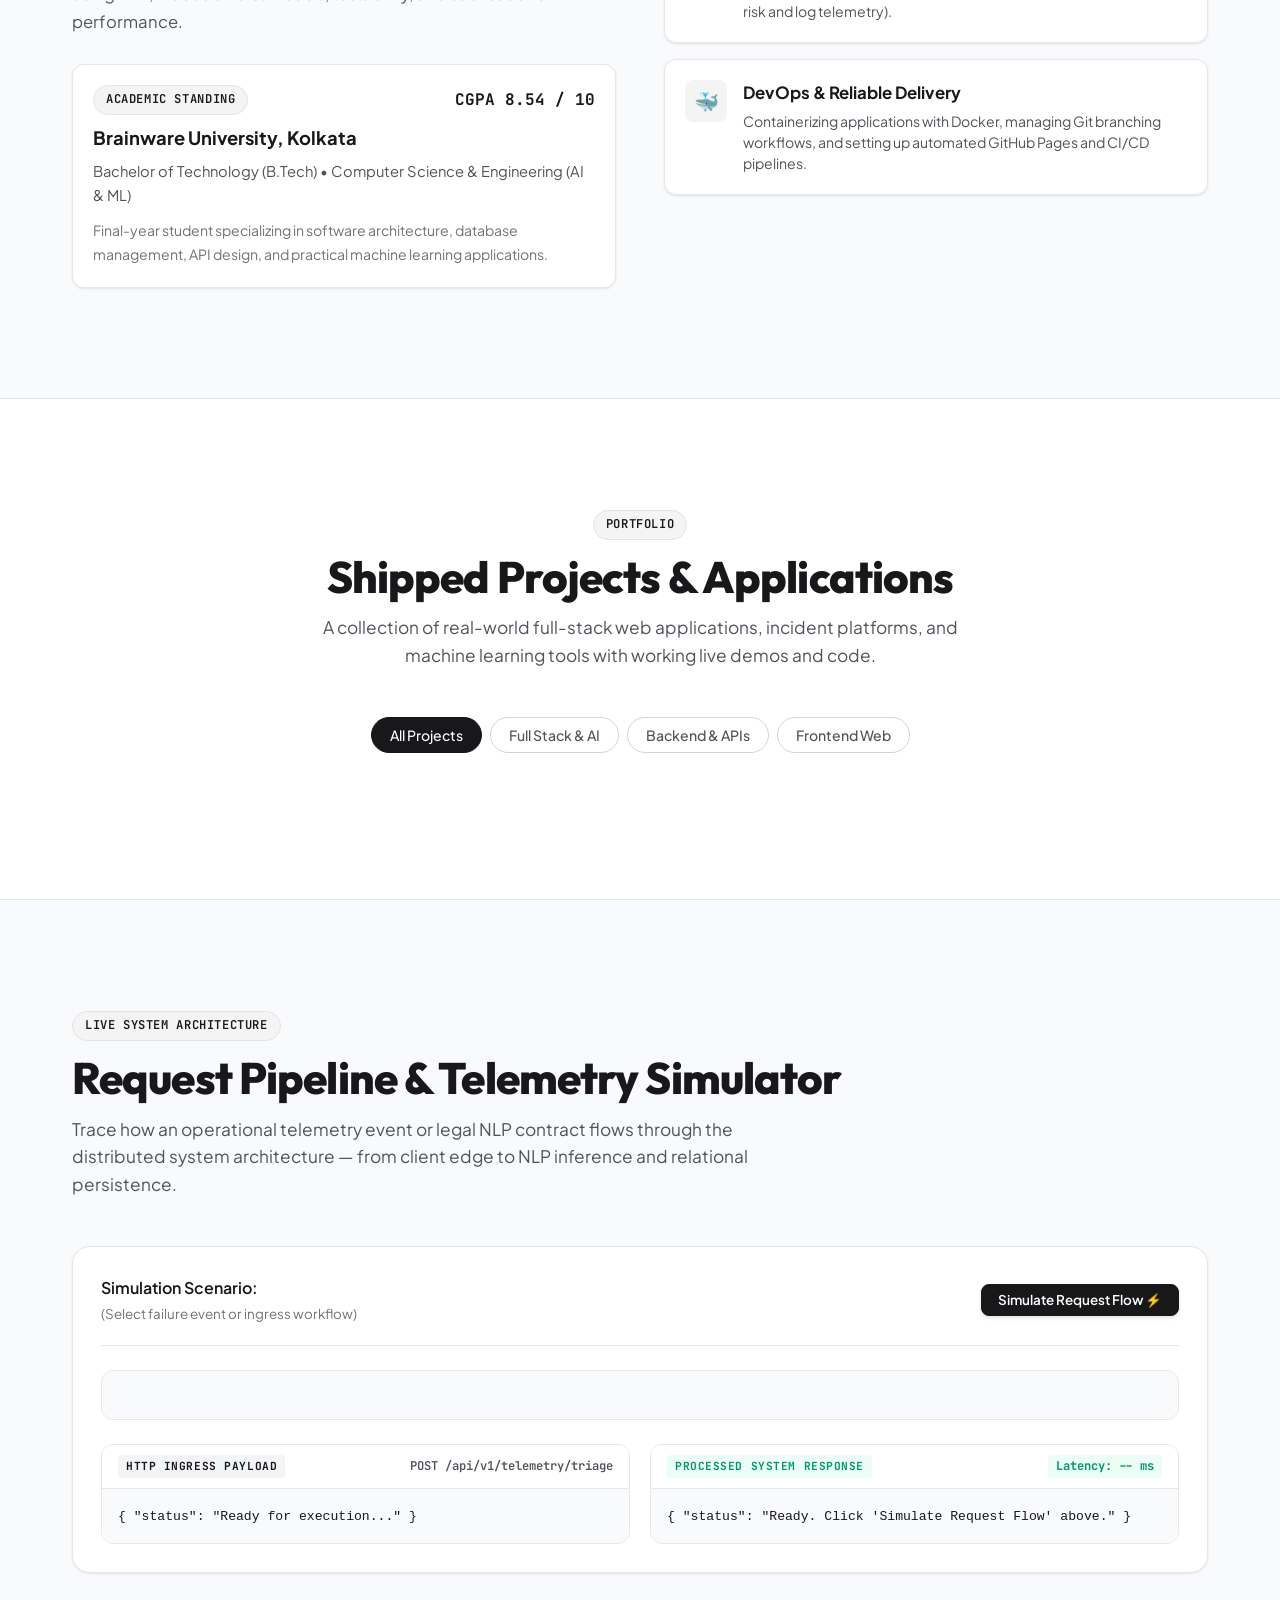
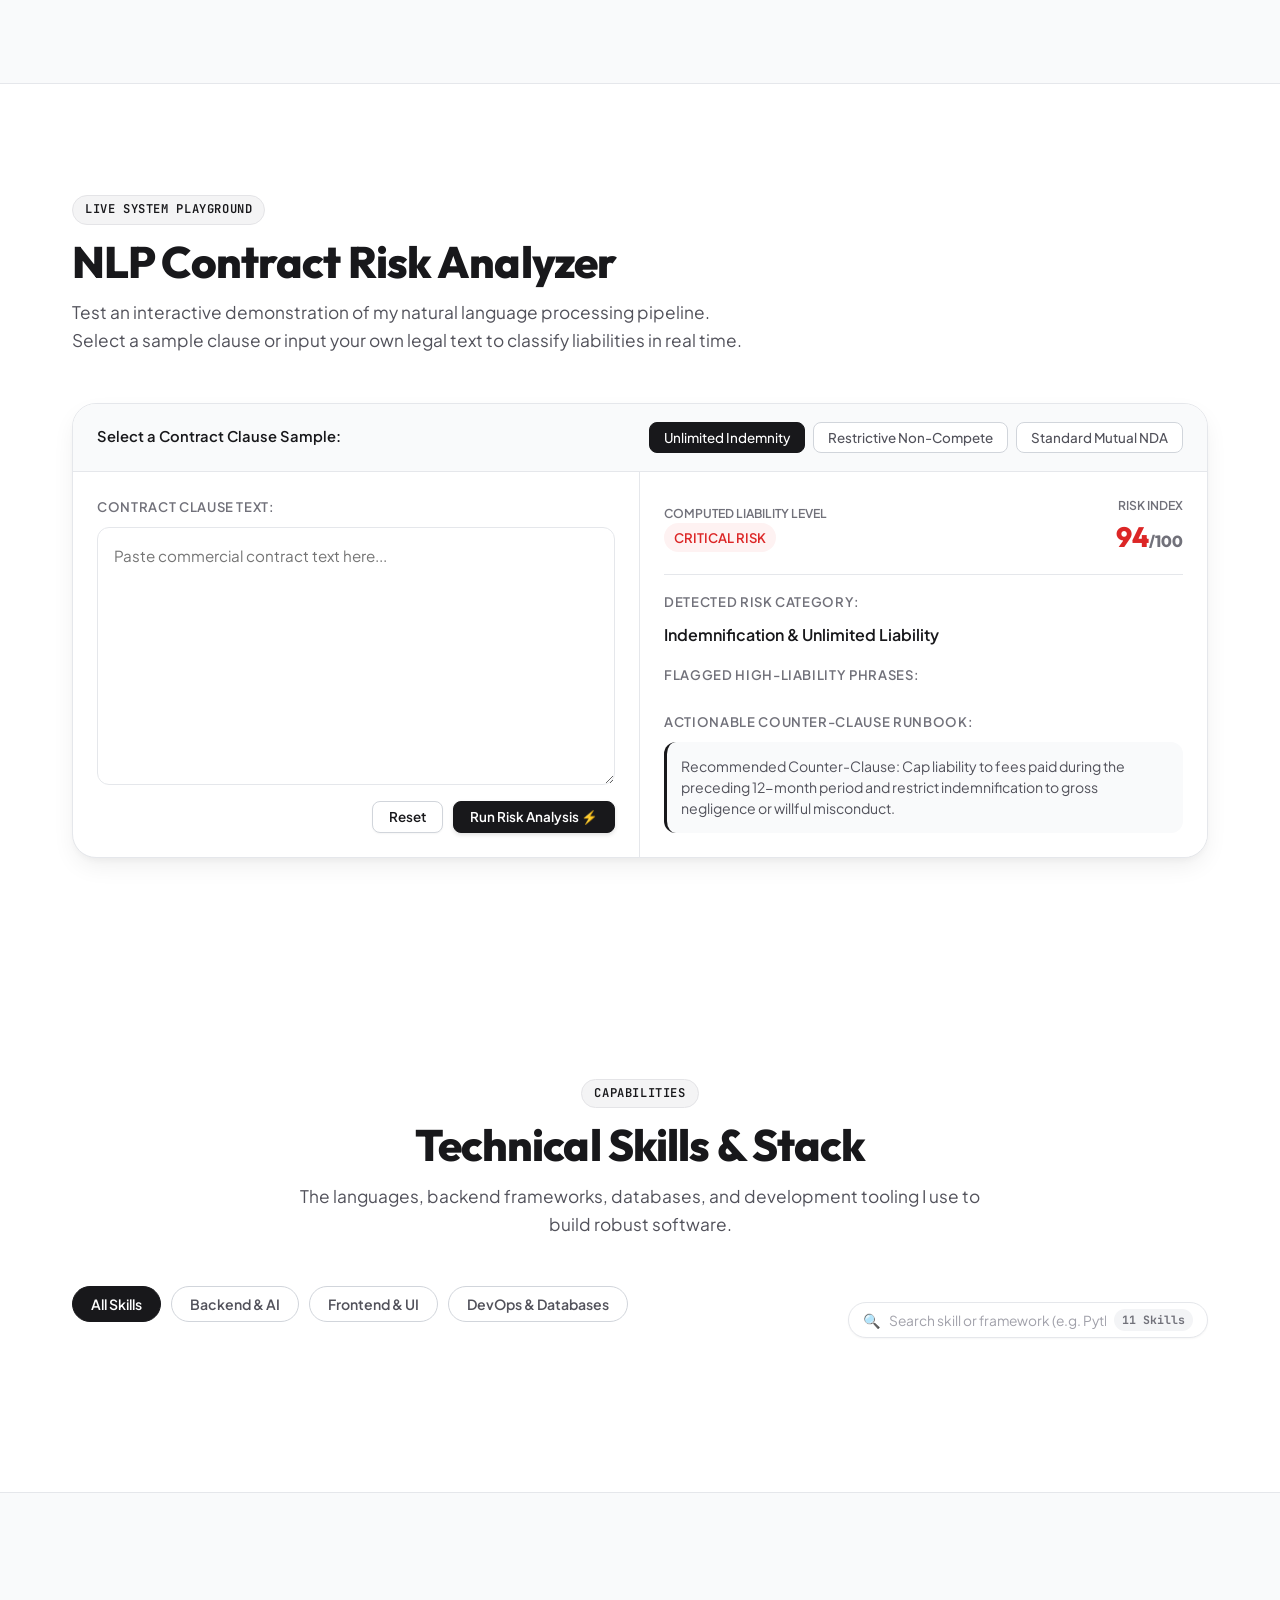
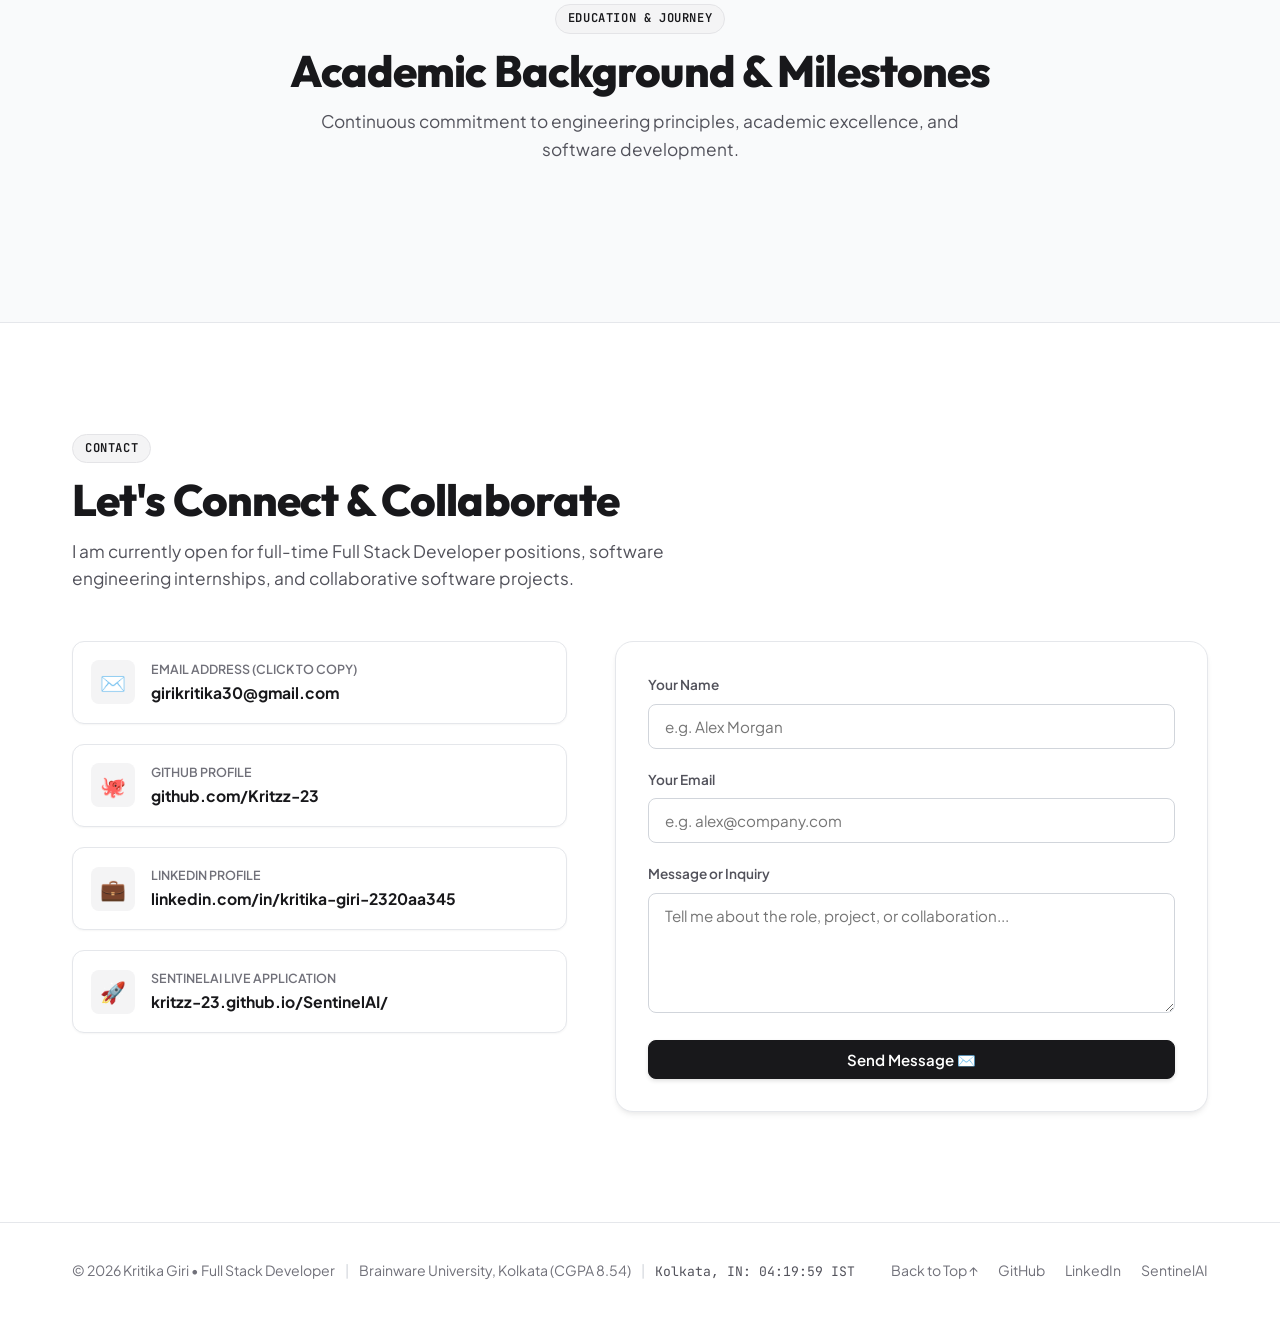
==== commit 09238abe: "feat: enhance portfolio with Command Palette (Ctrl+K), Architecture Simulator, live IST clock, and S" ====
--- a/index.html
+++ b/index.html
@@ -42,6 +42,7 @@
         <ul class="nav-menu" id="nav-menu">
           <li><a href="#about" class="nav-link">About</a></li>
           <li><a href="#projects" class="nav-link">Projects</a></li>
+          <li><a href="#architecture" class="nav-link">Architecture</a></li>
           <li><a href="#nlp-demo" class="nav-link">Live NLP Demo</a></li>
           <li><a href="#skills" class="nav-link">Skills</a></li>
           <li><a href="#education" class="nav-link">Education</a></li>
@@ -51,6 +52,10 @@
 
       <!-- Header Actions -->
       <div class="header-actions">
+        <button class="cmd-trigger-btn" id="cmd-palette-btn" aria-label="Open Command Palette" title="Command Palette (Ctrl + K)">
+          <span class="cmd-kbd">⌘K</span>
+          <span class="cmd-label">Quick Actions</span>
+        </button>
         <a href="#contact" class="btn btn-primary btn-sm">Get in Touch</a>
         <button class="mobile-toggle" id="mobile-toggle" aria-label="Open Navigation">
           <span></span>
@@ -71,7 +76,9 @@
         <div class="hero-text-content">
           <div class="hero-status-pill">
             <span class="status-dot"></span>
-            <span>4th-Year Undergraduate &bull; Brainware University (CGPA 8.54) &bull; Kolkata</span>
+            <span id="hero-live-time" style="font-family: var(--font-mono); font-size: 0.78rem;">Kolkata, IN: 16:58 IST</span>
+            <span style="opacity: 0.4;">&bull;</span>
+            <span>4th-Year Undergraduate &bull; Brainware University (CGPA 8.54)</span>
           </div>
 
           <h1 class="hero-name">Kritika Giri</h1>
@@ -286,9 +293,68 @@
   </section>
 
   <!-- ========================================================================
+       ARCHITECTURE SIMULATOR: Advanced Distributed Telemetry & System Flow
+       ======================================================================== -->
+  <section class="section section-alt" id="architecture">
+    <div class="container">
+      <div class="section-header">
+        <span class="section-badge">Live System Architecture</span>
+        <h2 class="section-title">Request Pipeline &amp; Telemetry Simulator</h2>
+        <p class="section-description">
+          Trace how an operational telemetry event or legal NLP contract flows through the distributed system architecture — from client edge to NLP inference and relational persistence.
+        </p>
+      </div>
+
+      <div class="arch-card">
+        <!-- Presets Bar -->
+        <div class="arch-controls-header">
+          <div class="arch-presets-label">
+            <span style="font-weight: 600; color: var(--text-main);">Simulation Scenario:</span>
+            <span style="font-size: 0.84rem; color: var(--text-muted);">(Select failure event or ingress workflow)</span>
+          </div>
+          <div class="arch-presets-group" id="arch-presets-group">
+            <!-- Injected dynamically -->
+          </div>
+          <button class="btn btn-primary btn-sm" id="run-arch-sim-btn">
+            Simulate Request Flow ⚡
+          </button>
+        </div>
+
+        <!-- 4-Stage Visual Horizontal Flow -->
+        <div class="pipeline-track-wrapper">
+          <div class="pipeline-stages-flow" id="pipeline-stages-flow">
+            <!-- 4 Stages injected dynamically -->
+          </div>
+        </div>
+
+        <!-- Telemetry Inspection Grid -->
+        <div class="arch-telemetry-grid">
+          <!-- Left: Ingress Payload Inspector -->
+          <div class="telemetry-deck">
+            <div class="telemetry-deck-header">
+              <span class="telemetry-badge">HTTP INGRESS PAYLOAD</span>
+              <span class="telemetry-route" id="sim-endpoint-label">POST /api/v1/telemetry/triage</span>
+            </div>
+            <pre class="telemetry-pre"><code id="sim-req-code">{ "status": "Ready for execution..." }</code></pre>
+          </div>
+
+          <!-- Right: Processed Output & Remediations -->
+          <div class="telemetry-deck">
+            <div class="telemetry-deck-header">
+              <span class="telemetry-badge" style="background: var(--success-light); color: var(--success-color);">PROCESSED SYSTEM RESPONSE</span>
+              <span class="telemetry-latency-pill" id="sim-latency-pill">Latency: -- ms</span>
+            </div>
+            <pre class="telemetry-pre"><code id="sim-res-code">{ "status": "Ready. Click 'Simulate Request Flow' above." }</code></pre>
+          </div>
+        </div>
+      </div>
+    </div>
+  </section>
+
+  <!-- ========================================================================
        LIVE PLAYGROUND: NLP Contract Risk Analyzer
        ======================================================================== -->
-  <section class="section section-alt" id="nlp-demo">
+  <section class="section" id="nlp-demo">
     <div class="container">
       <div class="section-header">
         <span class="section-badge">Live System Playground</span>
@@ -373,12 +439,20 @@
         </p>
       </div>
 
-      <!-- Skills Category Tabs -->
-      <div class="skills-category-tabs">
-        <button class="skill-tab-btn active" data-skill-cat="all">All Skills</button>
-        <button class="skill-tab-btn" data-skill-cat="backend">Backend &amp; AI</button>
-        <button class="skill-tab-btn" data-skill-cat="frontend">Frontend &amp; UI</button>
-        <button class="skill-tab-btn" data-skill-cat="devops">DevOps &amp; Databases</button>
+      <!-- Skills Search and Filter Toolbar -->
+      <div class="skills-filter-toolbar">
+        <div class="skills-category-tabs">
+          <button class="skill-tab-btn active" data-skill-cat="all">All Skills</button>
+          <button class="skill-tab-btn" data-skill-cat="backend">Backend &amp; AI</button>
+          <button class="skill-tab-btn" data-skill-cat="frontend">Frontend &amp; UI</button>
+          <button class="skill-tab-btn" data-skill-cat="devops">DevOps &amp; Databases</button>
+        </div>
+
+        <div class="skills-search-box">
+          <span class="skills-search-icon">🔍</span>
+          <input type="text" id="skills-search-input" class="skills-search-input" placeholder="Search skill or framework (e.g. Python, React, SQL, Docker)..." aria-label="Search technical skills">
+          <span class="skills-count-pill" id="skills-count-pill">11 Skills</span>
+        </div>
       </div>
 
       <!-- Skills Grid (Rendered by js/main.js) -->
@@ -490,6 +564,8 @@
         <span>&copy; 2026 Kritika Giri &bull; Full Stack Developer</span>
         <span style="margin: 0 8px; color: var(--border-medium);">|</span>
         <span>Brainware University, Kolkata (CGPA 8.54)</span>
+        <span style="margin: 0 8px; color: var(--border-medium);">|</span>
+        <span id="footer-live-time" style="font-family: var(--font-mono); font-size: 0.82rem; color: var(--text-secondary);">Kolkata, IN: 16:58 IST</span>
       </div>
       <div class="footer-links">
         <a href="#hero">Back to Top ↑</a>
@@ -499,6 +575,30 @@
       </div>
     </div>
   </footer>
+
+  <!-- Command Palette Modal (Linear / Raycast Style) -->
+  <div class="cmd-overlay" id="cmd-palette-modal" aria-hidden="true">
+    <div class="cmd-dialog" role="dialog" aria-modal="true" aria-label="Command Menu">
+      <div class="cmd-search-bar">
+        <span class="cmd-search-icon">⚡</span>
+        <input type="text" id="cmd-input" class="cmd-input" placeholder="Search commands, sections, or actions (e.g. SentinelAI, skills)..." autocomplete="off" spellcheck="false">
+        <kbd class="cmd-esc-badge" id="cmd-esc-btn">ESC</kbd>
+      </div>
+      <div class="cmd-list" id="cmd-list">
+        <!-- Rendered dynamically by js/main.js -->
+      </div>
+      <div class="cmd-footer-bar">
+        <div class="cmd-shortcuts-guide">
+          <span><kbd class="cmd-sub-kbd">↑</kbd> <kbd class="cmd-sub-kbd">↓</kbd> Navigate</span>
+          <span><kbd class="cmd-sub-kbd">↵</kbd> Select</span>
+          <span><kbd class="cmd-sub-kbd">ESC</kbd> Dismiss</span>
+        </div>
+        <div style="font-size: 0.74rem; color: var(--text-muted);">
+          Kritika Giri &bull; Full Stack Engineer
+        </div>
+      </div>
+    </div>
+  </div>
 
   <!-- Project Detail Modal -->
   <div class="modal-overlay" id="project-modal" aria-hidden="true">
--- a/css/styles.css
+++ b/css/styles.css
@@ -1484,4 +1484,548 @@
     flex-wrap: wrap;
     gap: 20px;
   }
-}
+
+  .cmd-trigger-btn .cmd-label {
+    display: none;
+  }
+}
+
+/* ==========================================================================
+   ADVANCED FEATURES: Command Palette, Architecture Simulator & Live Tools
+   100% Crisp Light Theme System
+   ========================================================================== */
+
+/* --------------------------------------------------------------------------
+   A. Command Palette Trigger Button (Header)
+   -------------------------------------------------------------------------- */
+.cmd-trigger-btn {
+  display: inline-flex;
+  align-items: center;
+  gap: 8px;
+  padding: 6px 12px;
+  background-color: #F9FAFB;
+  border: 1px solid var(--border-subtle);
+  border-radius: var(--radius-sm);
+  color: var(--text-secondary);
+  font-size: 0.82rem;
+  font-weight: 600;
+  transition: all var(--transition-fast);
+}
+
+.cmd-trigger-btn:hover {
+  background-color: #F3F4F6;
+  border-color: var(--border-medium);
+  color: var(--text-main);
+}
+
+.cmd-kbd {
+  display: inline-block;
+  font-family: var(--font-mono);
+  font-size: 0.72rem;
+  font-weight: 700;
+  padding: 2px 6px;
+  background-color: #FFFFFF;
+  border: 1px solid var(--border-subtle);
+  border-radius: 4px;
+  box-shadow: 0 1px 1px rgba(0, 0, 0, 0.05);
+  color: var(--text-main);
+}
+
+/* --------------------------------------------------------------------------
+   B. Command Palette Modal (Linear / Raycast Pure Light Dialog)
+   -------------------------------------------------------------------------- */
+.cmd-overlay {
+  position: fixed;
+  inset: 0;
+  background-color: rgba(24, 24, 27, 0.45);
+  backdrop-filter: blur(6px);
+  -webkit-backdrop-filter: blur(6px);
+  z-index: 1000;
+  display: none;
+  align-items: flex-start;
+  justify-content: center;
+  padding: 80px 20px 20px;
+  animation: fadeIn 0.15s ease-out;
+}
+
+.cmd-overlay.show {
+  display: flex;
+}
+
+.cmd-dialog {
+  background-color: #FFFFFF;
+  border: 1px solid var(--border-subtle);
+  border-radius: var(--radius-lg);
+  box-shadow: var(--shadow-xl), 0 25px 50px -12px rgba(0, 0, 0, 0.15);
+  width: 100%;
+  max-width: 620px;
+  overflow: hidden;
+  animation: scaleUp 0.18s cubic-bezier(0.16, 1, 0.3, 1);
+}
+
+.cmd-search-bar {
+  display: flex;
+  align-items: center;
+  padding: 14px 18px;
+  border-bottom: 1px solid var(--border-subtle);
+  background-color: #FFFFFF;
+  gap: 12px;
+}
+
+.cmd-search-icon {
+  font-size: 1.1rem;
+  color: var(--text-muted);
+}
+
+.cmd-input {
+  flex: 1;
+  border: none;
+  background: transparent;
+  font-size: 1rem;
+  color: var(--text-main);
+  outline: none;
+  font-family: inherit;
+}
+
+.cmd-input::placeholder {
+  color: var(--text-dim);
+}
+
+.cmd-esc-badge {
+  font-family: var(--font-mono);
+  font-size: 0.72rem;
+  font-weight: 700;
+  padding: 3px 6px;
+  background-color: #F3F4F6;
+  border: 1px solid var(--border-subtle);
+  border-radius: 4px;
+  color: var(--text-muted);
+  cursor: pointer;
+}
+
+.cmd-list {
+  max-height: 380px;
+  overflow-y: auto;
+  padding: 8px;
+}
+
+.cmd-group-title {
+  font-size: 0.72rem;
+  font-weight: 700;
+  text-transform: uppercase;
+  letter-spacing: 0.05em;
+  color: var(--text-dim);
+  padding: 8px 12px 4px;
+}
+
+.cmd-item {
+  display: flex;
+  align-items: center;
+  justify-content: space-between;
+  padding: 10px 12px;
+  border-radius: var(--radius-sm);
+  cursor: pointer;
+  transition: background-color var(--transition-fast);
+}
+
+.cmd-item:hover,
+.cmd-item.active {
+  background-color: #F4F4F5;
+}
+
+.cmd-item-left {
+  display: flex;
+  align-items: center;
+  gap: 12px;
+}
+
+.cmd-item-icon {
+  font-size: 1.05rem;
+  width: 24px;
+  display: flex;
+  align-items: center;
+  justify-content: center;
+}
+
+.cmd-item-title {
+  font-size: 0.92rem;
+  font-weight: 600;
+  color: var(--text-main);
+}
+
+.cmd-item-category {
+  font-size: 0.76rem;
+  font-weight: 500;
+  color: var(--text-muted);
+  padding: 2px 8px;
+  background-color: #FFFFFF;
+  border: 1px solid var(--border-subtle);
+  border-radius: var(--radius-full);
+}
+
+.cmd-footer-bar {
+  display: flex;
+  justify-content: space-between;
+  align-items: center;
+  padding: 10px 18px;
+  background-color: #F9FAFB;
+  border-top: 1px solid var(--border-subtle);
+}
+
+.cmd-shortcuts-guide {
+  display: flex;
+  gap: 12px;
+  font-size: 0.74rem;
+  color: var(--text-muted);
+}
+
+.cmd-sub-kbd {
+  font-family: var(--font-mono);
+  font-size: 0.68rem;
+  padding: 1px 4px;
+  background-color: #FFFFFF;
+  border: 1px solid var(--border-subtle);
+  border-radius: 3px;
+  color: var(--text-main);
+}
+
+/* --------------------------------------------------------------------------
+   C. System Architecture & Request Pipeline Simulator
+   -------------------------------------------------------------------------- */
+.arch-card {
+  background-color: #FFFFFF;
+  border: 1px solid var(--border-subtle);
+  border-radius: var(--radius-lg);
+  box-shadow: var(--shadow-sm);
+  overflow: hidden;
+  display: flex;
+  flex-direction: column;
+  gap: 24px;
+  padding: 28px;
+}
+
+.arch-controls-header {
+  display: flex;
+  align-items: center;
+  justify-content: space-between;
+  flex-wrap: wrap;
+  gap: 16px;
+  padding-bottom: 20px;
+  border-bottom: 1px solid var(--border-subtle);
+}
+
+.arch-presets-label {
+  display: flex;
+  flex-direction: column;
+  gap: 2px;
+}
+
+.arch-presets-group {
+  display: flex;
+  gap: 8px;
+  flex-wrap: wrap;
+}
+
+.arch-preset-btn {
+  padding: 6px 14px;
+  background-color: #FFFFFF;
+  border: 1px solid var(--border-subtle);
+  border-radius: var(--radius-full);
+  font-size: 0.84rem;
+  font-weight: 600;
+  color: var(--text-secondary);
+  transition: all var(--transition-fast);
+}
+
+.arch-preset-btn:hover {
+  background-color: #F4F4F5;
+  color: var(--text-main);
+  border-color: var(--border-medium);
+}
+
+.arch-preset-btn.active {
+  background-color: #18181B;
+  color: #FFFFFF;
+  border-color: #18181B;
+}
+
+/* Pipeline Track (Horizontal 4 Stages) */
+.pipeline-track-wrapper {
+  background-color: #F9FAFB;
+  border: 1px solid var(--border-subtle);
+  border-radius: var(--radius-md);
+  padding: 24px 20px;
+  position: relative;
+  overflow-x: auto;
+}
+
+.pipeline-stages-flow {
+  display: grid;
+  grid-template-columns: repeat(4, 1fr);
+  gap: 16px;
+  min-width: 720px;
+  position: relative;
+}
+
+.pipeline-stage-card {
+  background-color: #FFFFFF;
+  border: 1px solid var(--border-subtle);
+  border-radius: var(--radius-md);
+  padding: 18px 16px;
+  display: flex;
+  flex-direction: column;
+  gap: 10px;
+  position: relative;
+  transition: all var(--transition-normal);
+  box-shadow: var(--shadow-xs);
+}
+
+.pipeline-stage-card.stage-active {
+  border-color: var(--accent-secondary);
+  box-shadow: 0 0 0 2px rgba(16, 185, 129, 0.18), var(--shadow-md);
+  transform: translateY(-2px);
+}
+
+.pipeline-stage-card.stage-done {
+  border-color: #18181B;
+}
+
+.stage-top-meta {
+  display: flex;
+  justify-content: space-between;
+  align-items: center;
+}
+
+.stage-step-badge {
+  width: 24px;
+  height: 24px;
+  border-radius: 50%;
+  background-color: #F3F4F6;
+  border: 1px solid var(--border-subtle);
+  display: flex;
+  align-items: center;
+  justify-content: center;
+  font-family: var(--font-mono);
+  font-size: 0.72rem;
+  font-weight: 700;
+  color: var(--text-main);
+}
+
+.pipeline-stage-card.stage-active .stage-step-badge {
+  background-color: var(--accent-secondary);
+  color: #FFFFFF;
+  border-color: var(--accent-secondary);
+}
+
+.stage-latency-pill {
+  font-family: var(--font-mono);
+  font-size: 0.74rem;
+  font-weight: 600;
+  color: var(--text-muted);
+  background-color: #F9FAFB;
+  padding: 2px 6px;
+  border-radius: 4px;
+  border: 1px solid var(--border-subtle);
+}
+
+.stage-title {
+  font-family: var(--font-heading);
+  font-size: 0.96rem;
+  font-weight: 700;
+  color: var(--text-main);
+}
+
+.stage-desc {
+  font-size: 0.8rem;
+  color: var(--text-secondary);
+  line-height: 1.45;
+}
+
+/* Telemetry Ingress & Egress Inspection Grid */
+.arch-telemetry-grid {
+  display: grid;
+  grid-template-columns: 1fr 1fr;
+  gap: 20px;
+}
+
+.telemetry-deck {
+  background-color: #F9FAFB;
+  border: 1px solid var(--border-subtle);
+  border-radius: var(--radius-md);
+  overflow: hidden;
+  display: flex;
+  flex-direction: column;
+}
+
+.telemetry-deck-header {
+  display: flex;
+  justify-content: space-between;
+  align-items: center;
+  padding: 10px 16px;
+  background-color: #FFFFFF;
+  border-bottom: 1px solid var(--border-subtle);
+}
+
+.telemetry-badge {
+  font-family: var(--font-mono);
+  font-size: 0.7rem;
+  font-weight: 700;
+  letter-spacing: 0.05em;
+  padding: 3px 8px;
+  background-color: #F3F4F6;
+  border-radius: 4px;
+  color: var(--text-main);
+}
+
+.telemetry-route {
+  font-family: var(--font-mono);
+  font-size: 0.76rem;
+  font-weight: 600;
+  color: var(--text-secondary);
+}
+
+.telemetry-latency-pill {
+  font-family: var(--font-mono);
+  font-size: 0.76rem;
+  font-weight: 700;
+  color: var(--success-color);
+  background-color: var(--success-light);
+  padding: 2px 8px;
+  border-radius: 4px;
+}
+
+.telemetry-pre {
+  margin: 0;
+  padding: 16px;
+  font-family: var(--font-mono);
+  font-size: 0.82rem;
+  line-height: 1.6;
+  color: var(--text-main);
+  background-color: #F9FAFB;
+  max-height: 260px;
+  overflow: auto;
+}
+
+/* --------------------------------------------------------------------------
+   D. Skills Search & Filter Toolbar
+   -------------------------------------------------------------------------- */
+.skills-filter-toolbar {
+  display: flex;
+  align-items: center;
+  justify-content: space-between;
+  flex-wrap: wrap;
+  gap: 16px;
+  margin-bottom: 28px;
+}
+
+.skills-search-box {
+  display: flex;
+  align-items: center;
+  background-color: #FFFFFF;
+  border: 1px solid var(--border-subtle);
+  border-radius: var(--radius-full);
+  padding: 6px 14px;
+  gap: 8px;
+  width: 100%;
+  max-width: 360px;
+  box-shadow: var(--shadow-xs);
+  transition: all var(--transition-fast);
+}
+
+.skills-search-box:focus-within {
+  border-color: var(--border-focus);
+  box-shadow: 0 0 0 3px rgba(24, 24, 27, 0.06);
+}
+
+.skills-search-icon {
+  font-size: 0.88rem;
+  color: var(--text-muted);
+}
+
+.skills-search-input {
+  border: none;
+  background: transparent;
+  outline: none;
+  font-size: 0.86rem;
+  color: var(--text-main);
+  width: 100%;
+}
+
+.skills-search-input::placeholder {
+  color: var(--text-dim);
+}
+
+.skills-count-pill {
+  font-family: var(--font-mono);
+  font-size: 0.72rem;
+  font-weight: 700;
+  color: var(--text-muted);
+  background-color: #F3F4F6;
+  padding: 2px 8px;
+  border-radius: var(--radius-full);
+  white-space: nowrap;
+}
+
+/* --------------------------------------------------------------------------
+   E. Project Detail Modal Tabs
+   -------------------------------------------------------------------------- */
+.modal-nav-tabs {
+  display: flex;
+  gap: 8px;
+  border-bottom: 1px solid var(--border-subtle);
+  margin: 18px 0;
+  padding-bottom: 2px;
+}
+
+.modal-nav-tab {
+  padding: 8px 16px;
+  font-size: 0.88rem;
+  font-weight: 600;
+  color: var(--text-secondary);
+  background: none;
+  border: none;
+  border-bottom: 2px solid transparent;
+  border-radius: 4px 4px 0 0;
+  cursor: pointer;
+  transition: all var(--transition-fast);
+}
+
+.modal-nav-tab:hover {
+  color: var(--text-main);
+  background-color: #F9FAFB;
+}
+
+.modal-nav-tab.active {
+  color: var(--text-main);
+  border-bottom-color: #18181B;
+  font-weight: 700;
+}
+
+.modal-code-wrapper {
+  background-color: #F9FAFB;
+  border: 1px solid var(--border-subtle);
+  border-radius: var(--radius-md);
+  padding: 16px;
+  margin: 14px 0;
+  max-height: 280px;
+  overflow: auto;
+}
+
+.modal-code-block {
+  margin: 0;
+  font-family: var(--font-mono);
+  font-size: 0.82rem;
+  line-height: 1.6;
+  color: var(--text-main);
+}
+
+/* Responsive adjustments for telemetry grid */
+@media (max-width: 900px) {
+  .arch-telemetry-grid {
+    grid-template-columns: 1fr;
+  }
+  .skills-search-box {
+    max-width: 100%;
+  }
+}
+
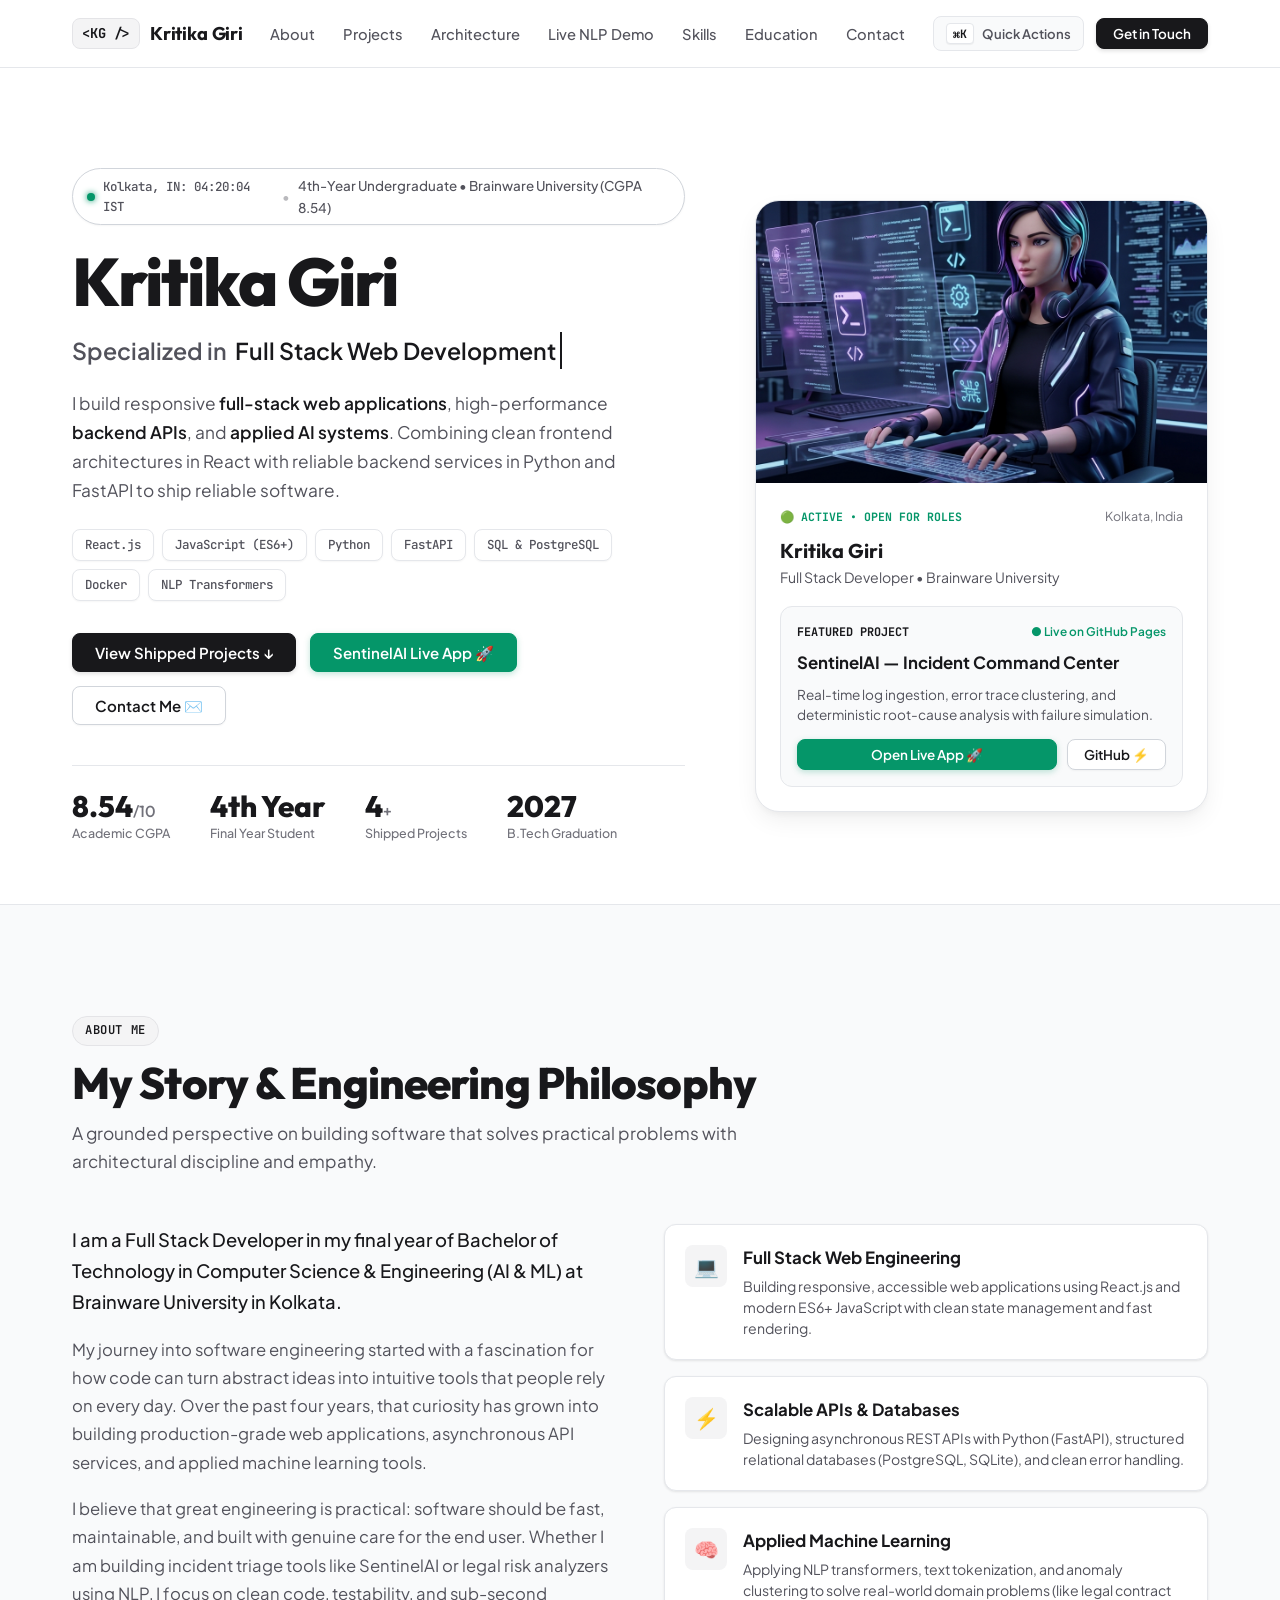
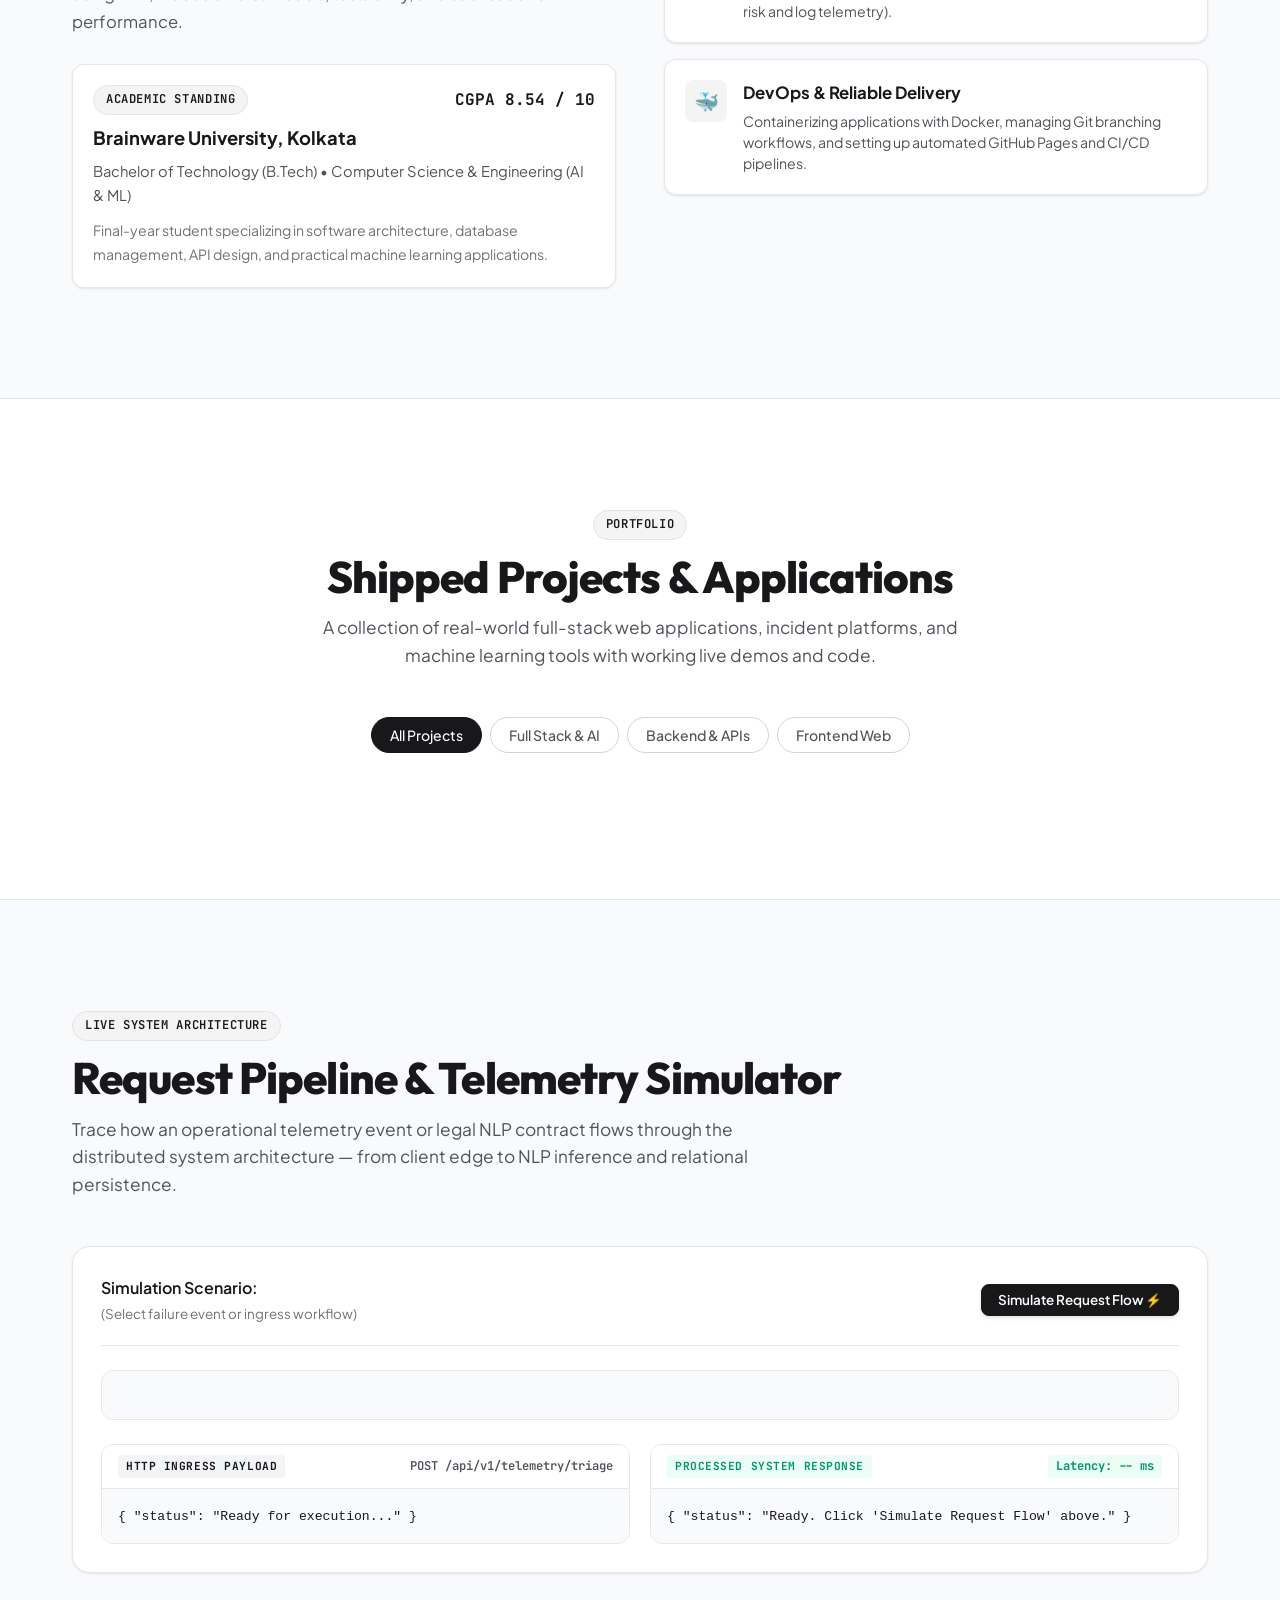
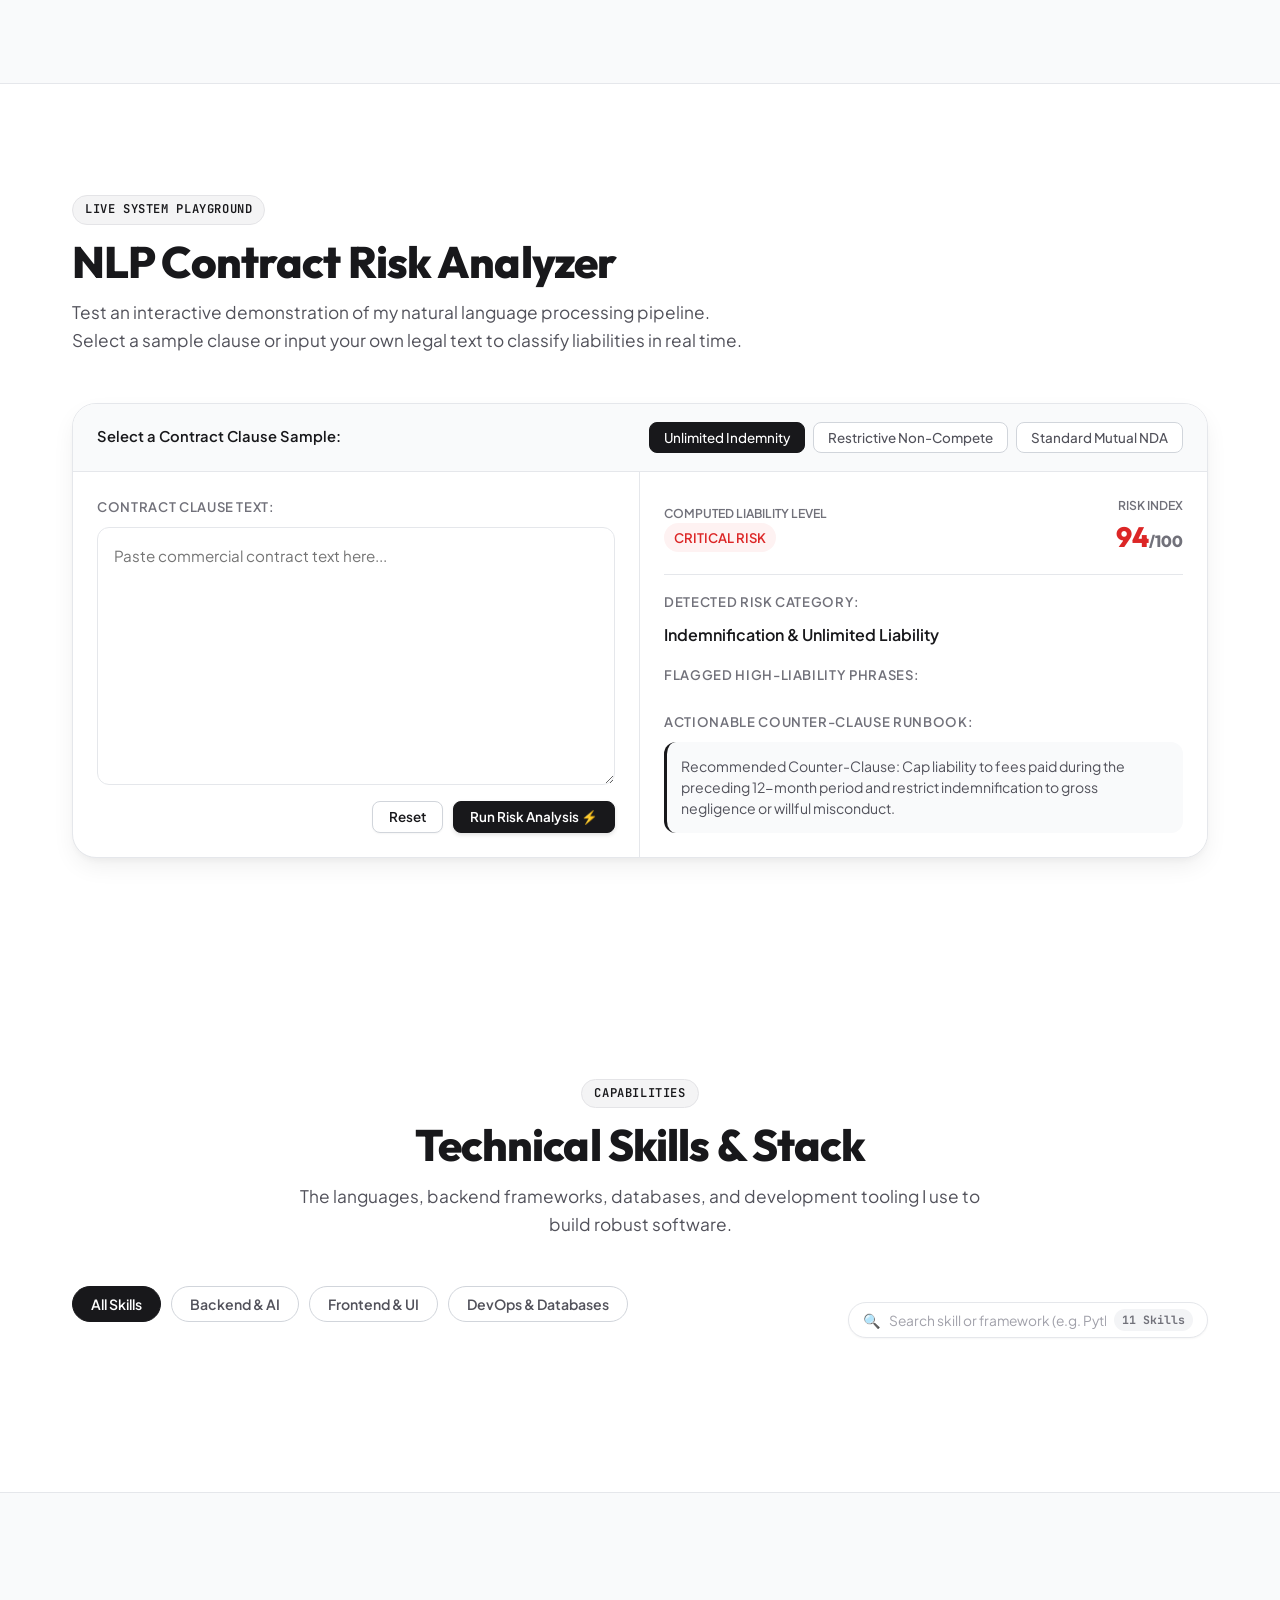
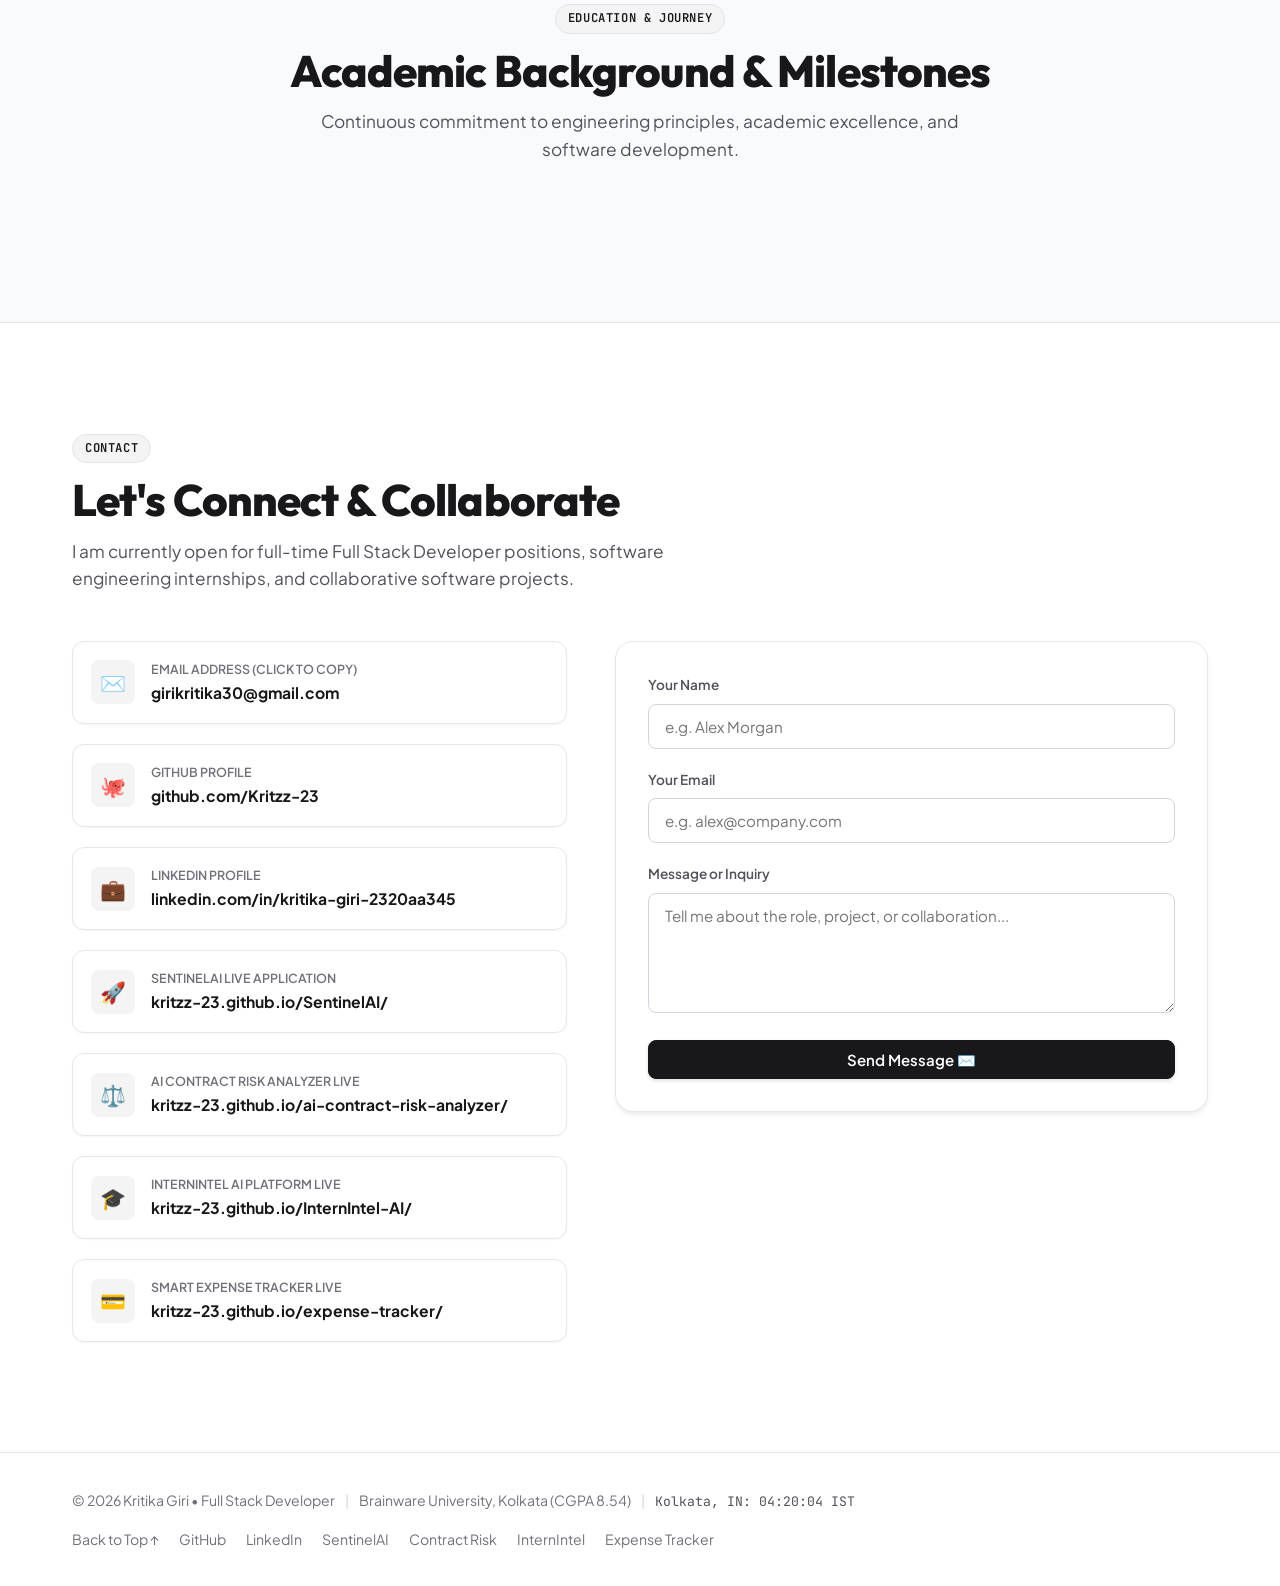
==== commit 8d28e22e: "feat: complete and integrate all 4 live project applications (SentinelAI, AI Contract Risk, InternIn" ====
--- a/index.html
+++ b/index.html
@@ -528,6 +528,30 @@
               <div class="contact-channel-val">kritzz-23.github.io/SentinelAI/</div>
             </div>
           </a>
+
+          <a href="https://kritzz-23.github.io/ai-contract-risk-analyzer/" target="_blank" rel="noopener noreferrer" class="contact-channel-card">
+            <div class="contact-channel-icon">⚖️</div>
+            <div>
+              <div class="contact-channel-label">AI Contract Risk Analyzer Live</div>
+              <div class="contact-channel-val">kritzz-23.github.io/ai-contract-risk-analyzer/</div>
+            </div>
+          </a>
+
+          <a href="https://kritzz-23.github.io/InternIntel-AI/" target="_blank" rel="noopener noreferrer" class="contact-channel-card">
+            <div class="contact-channel-icon">🎓</div>
+            <div>
+              <div class="contact-channel-label">InternIntel AI Platform Live</div>
+              <div class="contact-channel-val">kritzz-23.github.io/InternIntel-AI/</div>
+            </div>
+          </a>
+
+          <a href="https://kritzz-23.github.io/expense-tracker/" target="_blank" rel="noopener noreferrer" class="contact-channel-card">
+            <div class="contact-channel-icon">💳</div>
+            <div>
+              <div class="contact-channel-label">Smart Expense Tracker Live</div>
+              <div class="contact-channel-val">kritzz-23.github.io/expense-tracker/</div>
+            </div>
+          </a>
         </div>
 
         <!-- Right: Message Form -->
@@ -572,6 +596,9 @@
         <a href="https://github.com/Kritzz-23" target="_blank" rel="noopener noreferrer">GitHub</a>
         <a href="https://www.linkedin.com/in/kritika-giri-2320aa345/" target="_blank" rel="noopener noreferrer">LinkedIn</a>
         <a href="https://kritzz-23.github.io/SentinelAI/" target="_blank" rel="noopener noreferrer">SentinelAI</a>
+        <a href="https://kritzz-23.github.io/ai-contract-risk-analyzer/" target="_blank" rel="noopener noreferrer">Contract Risk</a>
+        <a href="https://kritzz-23.github.io/InternIntel-AI/" target="_blank" rel="noopener noreferrer">InternIntel</a>
+        <a href="https://kritzz-23.github.io/expense-tracker/" target="_blank" rel="noopener noreferrer">Expense Tracker</a>
       </div>
     </div>
   </footer>
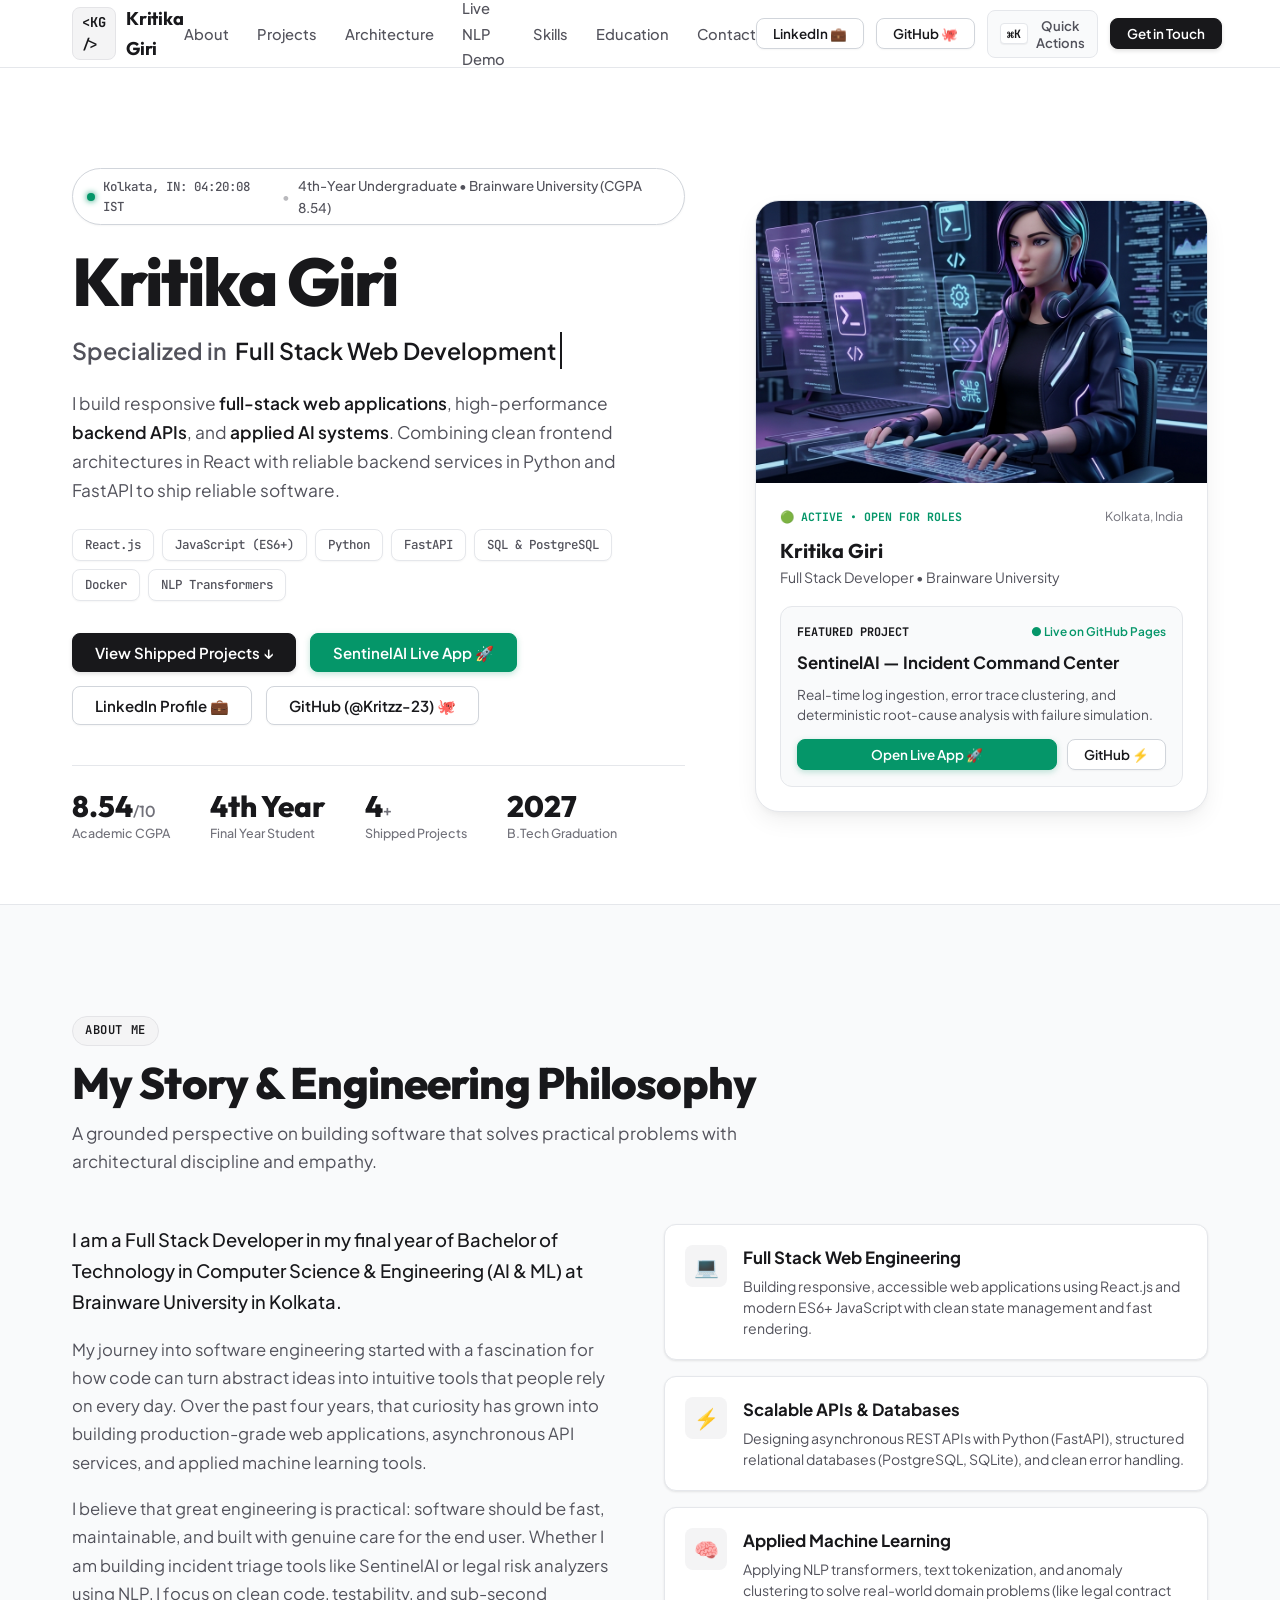
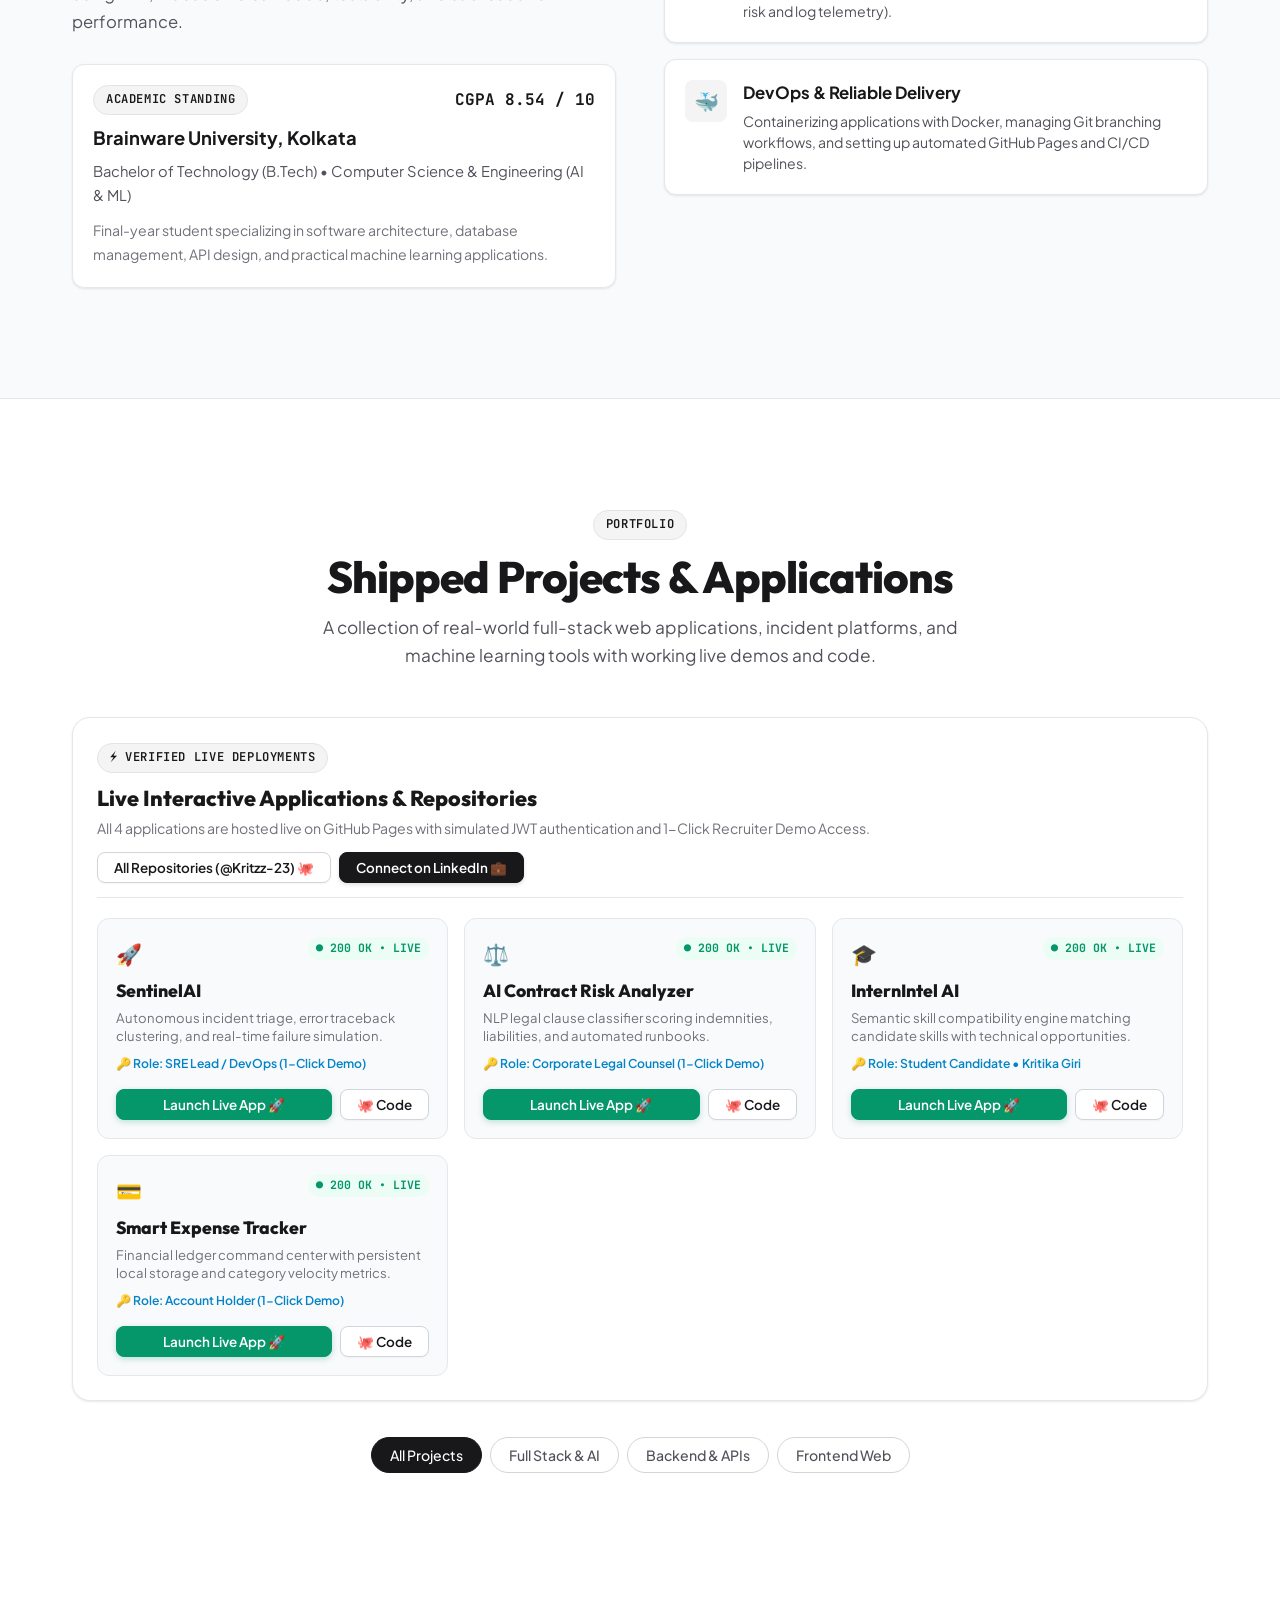
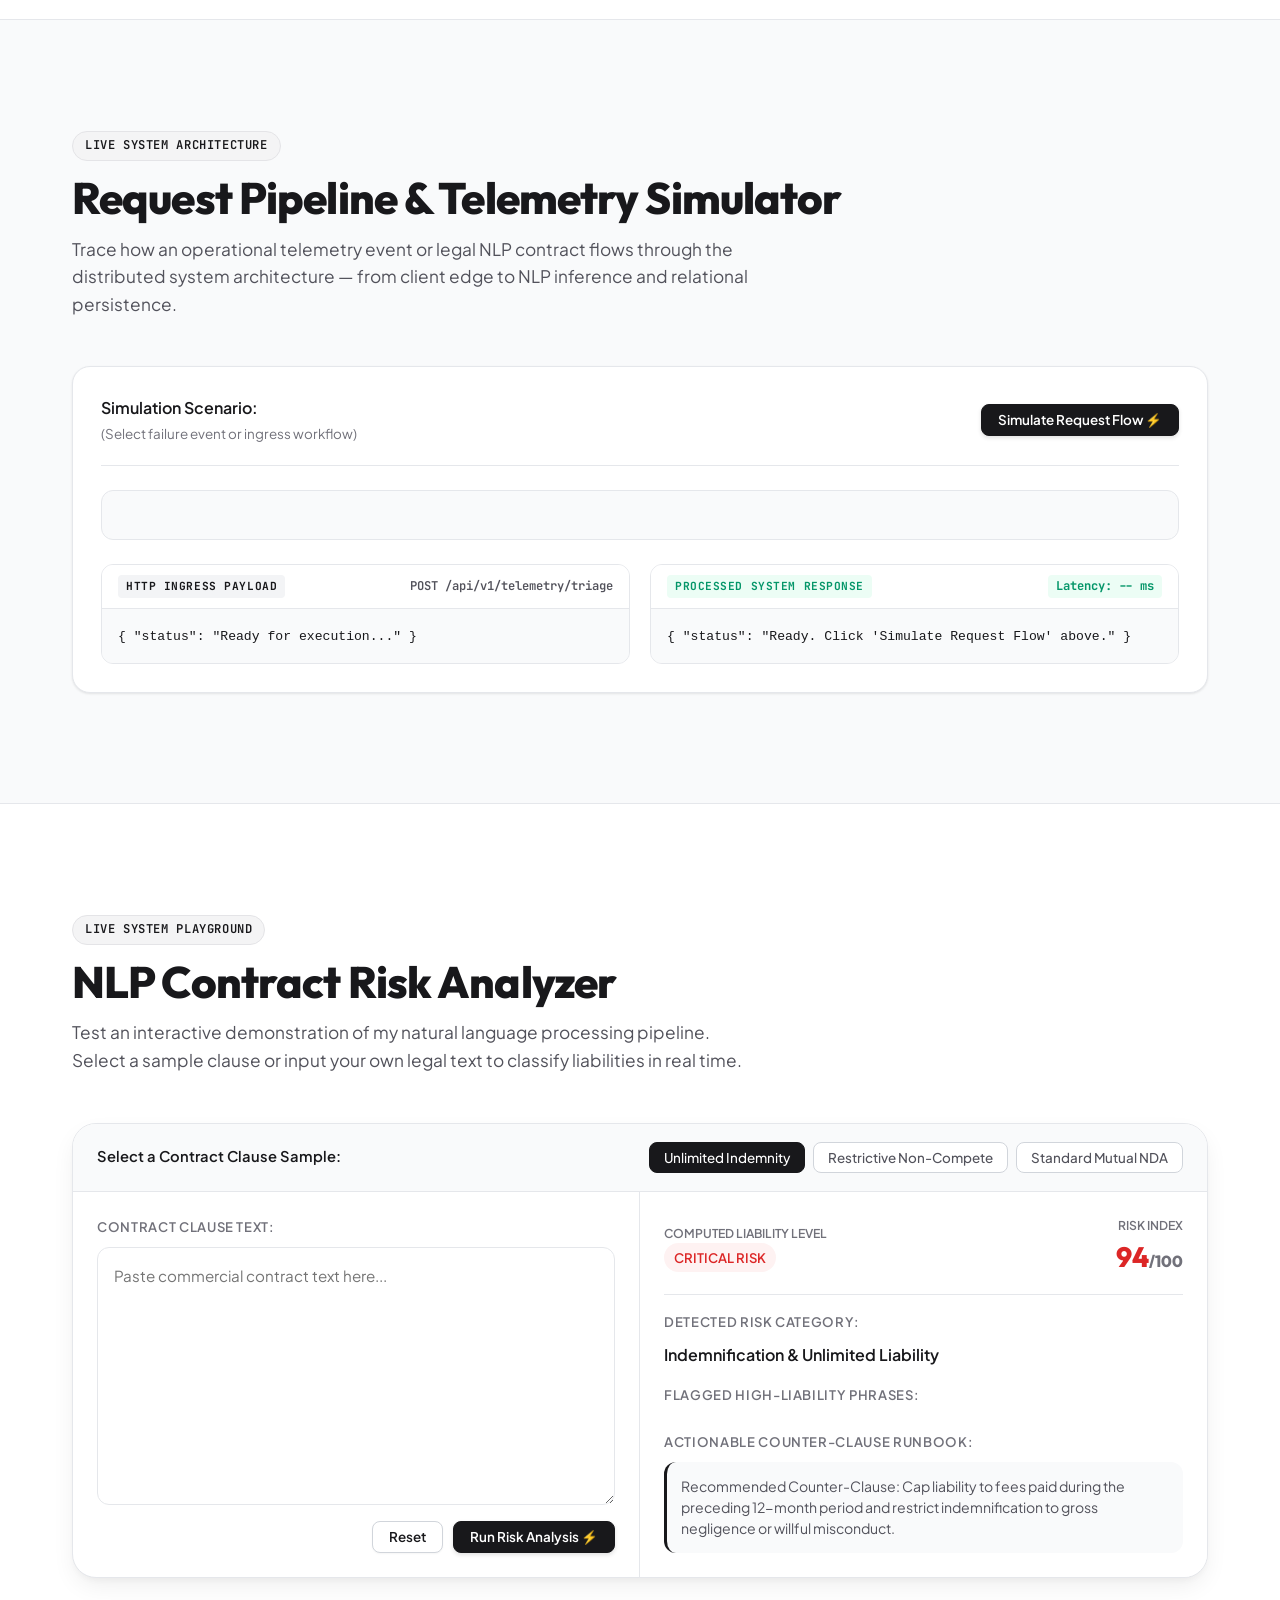
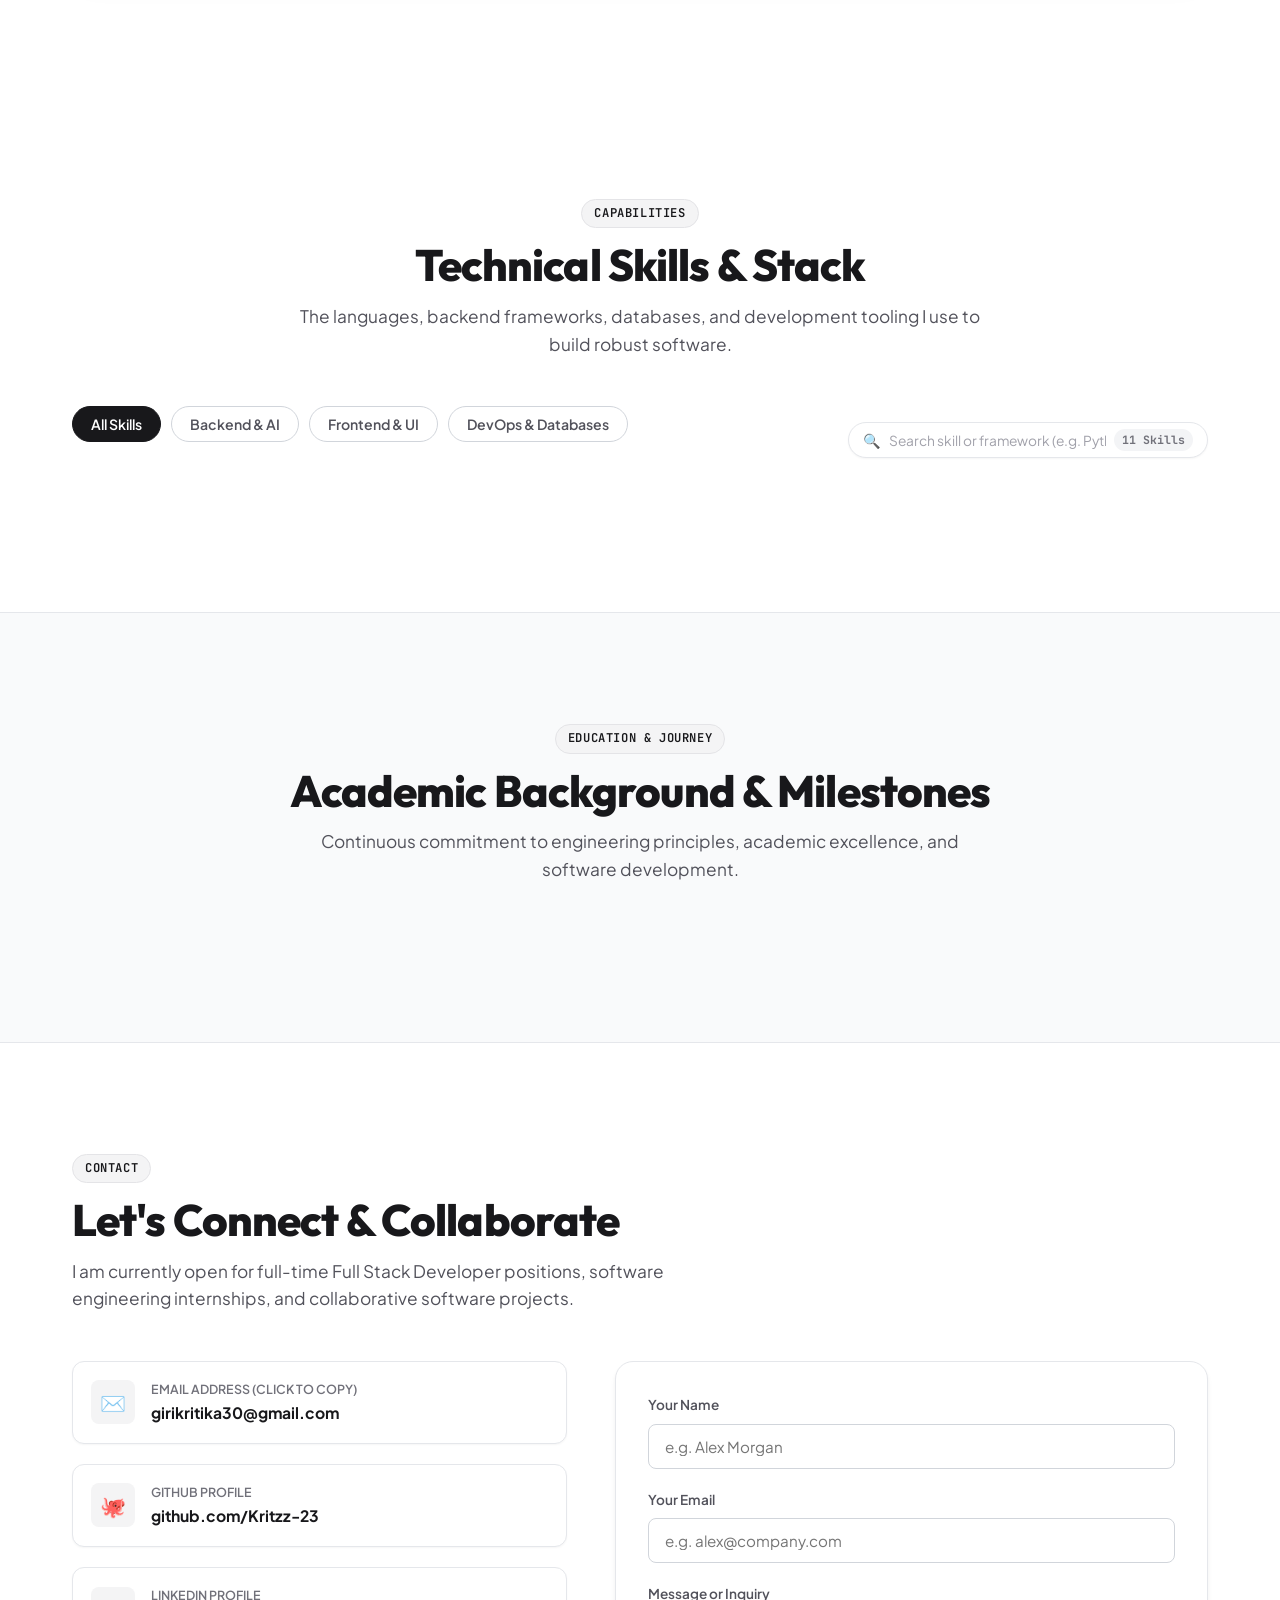
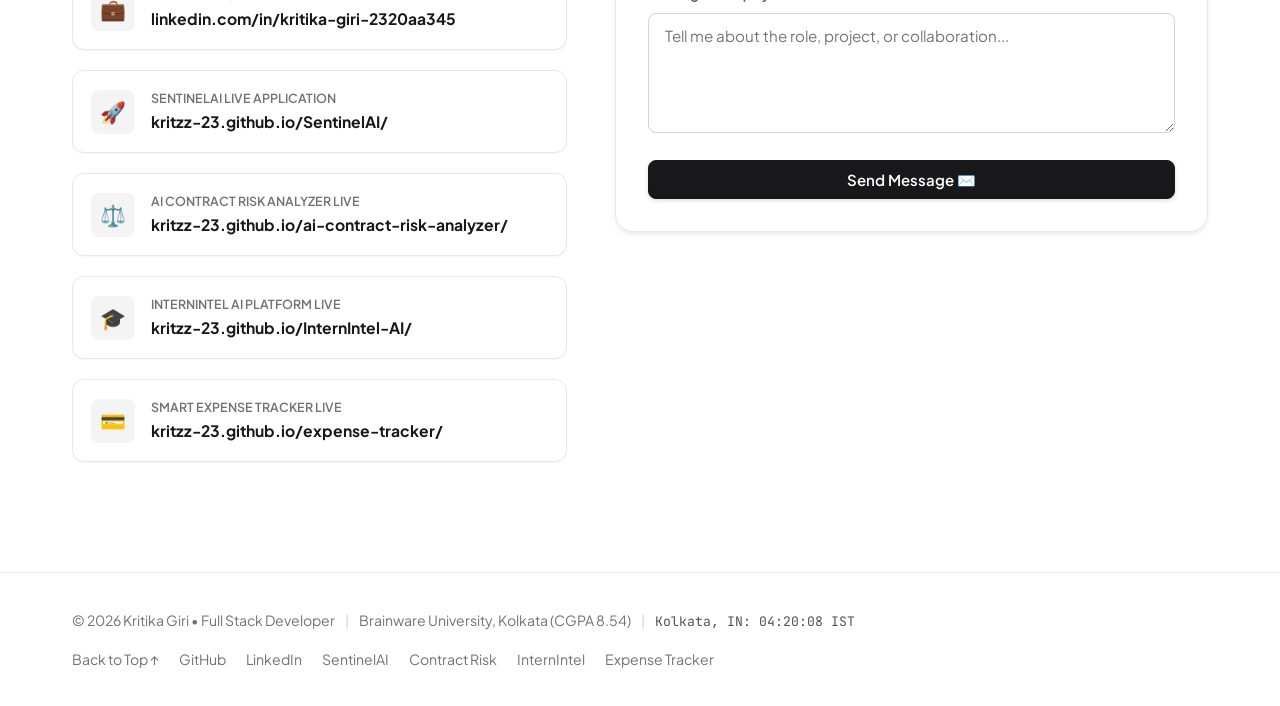
==== commit a4684223: "feat: add live repositories hub, LinkedIn OpenGraph metadata, and Vercel deployment config" ====
--- a/index.html
+++ b/index.html
@@ -6,18 +6,27 @@
   <meta http-equiv="X-UA-Compatible" content="ie=edge">
 
   <!-- Primary Meta Tags -->
-  <title>Kritika Giri — Full Stack Developer</title>
-  <meta name="title" content="Kritika Giri — Full Stack Developer">
+  <title>Kritika Giri — Full Stack Developer &amp; Applied AI Engineer</title>
+  <meta name="title" content="Kritika Giri — Full Stack Developer &amp; Applied AI Engineer">
   <meta name="description" content="Portfolio of Kritika Giri (@Kritzz-23) — Full Stack Developer specializing in React, Python, FastAPI, SQL, and modern web applications. 4th-Year Undergraduate at Brainware University, Kolkata (CGPA 8.54).">
-  <meta name="keywords" content="Kritika Giri, Kritzz-23, Full Stack Developer, Software Engineer, Python, React, FastAPI, JavaScript, Kolkata, Brainware University">
+  <meta name="keywords" content="Kritika Giri, Kritzz-23, Full Stack Developer, Software Engineer, Python, React, FastAPI, JavaScript, Kolkata, Brainware University, SentinelAI, AI Contract Risk Analyzer">
   <meta name="author" content="Kritika Giri">
 
-  <!-- Open Graph / Meta -->
+  <!-- Open Graph / LinkedIn / Facebook Meta -->
   <meta property="og:type" content="website">
   <meta property="og:url" content="https://kritzz-23.github.io/">
-  <meta property="og:title" content="Kritika Giri — Full Stack Developer">
-  <meta property="og:description" content="Full Stack Web Development, Scalable APIs, and Applied AI Systems.">
-  <meta property="og:image" content="assets/images/avatar.jpg">
+  <meta property="og:title" content="Kritika Giri — Full Stack Developer &amp; Applied AI Engineer">
+  <meta property="og:description" content="Explore live full-stack web applications, asynchronous APIs, and applied AI platforms (SentinelAI, AI Contract Risk Analyzer, InternIntel AI, Smart Expense Tracker). B.Tech CSE (CGPA 8.54).">
+  <meta property="og:image" content="https://kritzz-23.github.io/assets/images/avatar.jpg">
+  <meta property="og:image:width" content="1200">
+  <meta property="og:image:height" content="630">
+
+  <!-- Twitter / X Meta -->
+  <meta name="twitter:card" content="summary_large_image">
+  <meta name="twitter:url" content="https://kritzz-23.github.io/">
+  <meta name="twitter:title" content="Kritika Giri — Full Stack Developer &amp; Applied AI Engineer">
+  <meta name="twitter:description" content="Explore live full-stack web applications, asynchronous APIs, and applied AI platforms built by Kritika Giri.">
+  <meta name="twitter:image" content="https://kritzz-23.github.io/assets/images/avatar.jpg">
 
   <!-- Fonts: Plus Jakarta Sans & Outfit -->
   <link rel="preconnect" href="https://fonts.googleapis.com">
@@ -52,6 +61,12 @@
 
       <!-- Header Actions -->
       <div class="header-actions">
+        <a href="https://www.linkedin.com/in/kritika-giri-2320aa345/" target="_blank" rel="noopener noreferrer" class="btn btn-secondary btn-sm" title="View LinkedIn Profile">
+          LinkedIn 💼
+        </a>
+        <a href="https://github.com/Kritzz-23" target="_blank" rel="noopener noreferrer" class="btn btn-secondary btn-sm" title="View GitHub Profile (@Kritzz-23)">
+          GitHub 🐙
+        </a>
         <button class="cmd-trigger-btn" id="cmd-palette-btn" aria-label="Open Command Palette" title="Command Palette (Ctrl + K)">
           <span class="cmd-kbd">⌘K</span>
           <span class="cmd-label">Quick Actions</span>
@@ -111,8 +126,11 @@
             <a href="https://kritzz-23.github.io/SentinelAI/" target="_blank" rel="noopener noreferrer" class="btn btn-live">
               SentinelAI Live App 🚀
             </a>
-            <a href="#contact" class="btn btn-secondary">
-              Contact Me ✉️
+            <a href="https://www.linkedin.com/in/kritika-giri-2320aa345/" target="_blank" rel="noopener noreferrer" class="btn btn-secondary">
+              LinkedIn Profile 💼
+            </a>
+            <a href="https://github.com/Kritzz-23" target="_blank" rel="noopener noreferrer" class="btn btn-secondary">
+              GitHub (@Kritzz-23) 🐙
             </a>
           </div>
 
@@ -277,6 +295,131 @@
         </p>
       </div>
 
+      <!-- Live Deployments & Working Repositories Directory Hub -->
+      <div class="live-repos-hub" style="margin-bottom: 36px; background: #FFFFFF; border: 1px solid var(--border-subtle); border-radius: var(--radius-lg); padding: 24px; box-shadow: var(--shadow-sm);">
+        <div style="display: flex; justify-content: space-between; align-items: center; flex-wrap: wrap; gap: 12px; margin-bottom: 20px; padding-bottom: 14px; border-bottom: 1px solid var(--border-subtle);">
+          <div>
+            <span class="section-badge" style="margin-bottom: 4px;">⚡ Verified Live Deployments</span>
+            <h3 style="font-family: var(--font-heading); font-size: 1.35rem; font-weight: 800; color: var(--text-main); margin-top: 4px;">
+              Live Interactive Applications &amp; Repositories
+            </h3>
+            <p style="font-size: 0.88rem; color: var(--text-muted); margin-top: 2px;">
+              All 4 applications are hosted live on GitHub Pages with simulated JWT authentication and 1-Click Recruiter Demo Access.
+            </p>
+          </div>
+          <div style="display: flex; gap: 8px; flex-wrap: wrap;">
+            <a href="https://github.com/Kritzz-23" target="_blank" rel="noopener noreferrer" class="btn btn-secondary btn-sm">
+              All Repositories (@Kritzz-23) 🐙
+            </a>
+            <a href="https://www.linkedin.com/in/kritika-giri-2320aa345/" target="_blank" rel="noopener noreferrer" class="btn btn-primary btn-sm">
+              Connect on LinkedIn 💼
+            </a>
+          </div>
+        </div>
+
+        <div style="display: grid; grid-template-columns: repeat(auto-fit, minmax(260px, 1fr)); gap: 16px;">
+          <!-- Card 1: SentinelAI -->
+          <div style="background: var(--bg-subtle); border: 1px solid var(--border-subtle); border-radius: var(--radius-md); padding: 18px; display: flex; flex-direction: column; justify-content: space-between; gap: 12px;">
+            <div>
+              <div style="display: flex; justify-content: space-between; align-items: flex-start; margin-bottom: 6px;">
+                <span style="font-size: 1.3rem;">🚀</span>
+                <span style="font-family: var(--font-mono); font-size: 0.72rem; font-weight: 700; color: #059669; background: #ECFDF5; padding: 2px 8px; border-radius: 999px;">● 200 OK &bull; LIVE</span>
+              </div>
+              <h4 style="font-family: var(--font-heading); font-size: 1.1rem; font-weight: 800; color: var(--text-main);">SentinelAI</h4>
+              <p style="font-size: 0.82rem; color: var(--text-muted); margin-top: 4px; line-height: 1.4;">
+                Autonomous incident triage, error traceback clustering, and real-time failure simulation.
+              </p>
+              <div style="margin-top: 8px; font-size: 0.76rem; color: #0284C7; font-weight: 600;">
+                🔑 Role: SRE Lead / DevOps (1-Click Demo)
+              </div>
+            </div>
+            <div style="display: flex; gap: 8px; margin-top: 4px;">
+              <a href="https://kritzz-23.github.io/SentinelAI/" target="_blank" rel="noopener noreferrer" class="btn btn-live btn-sm" style="flex: 1; text-align: center;">
+                Launch Live App 🚀
+              </a>
+              <a href="https://github.com/Kritzz-23/SentinelAI" target="_blank" rel="noopener noreferrer" class="btn btn-secondary btn-sm" title="View GitHub Repository">
+                🐙 Code
+              </a>
+            </div>
+          </div>
+
+          <!-- Card 2: AI Contract Risk Analyzer -->
+          <div style="background: var(--bg-subtle); border: 1px solid var(--border-subtle); border-radius: var(--radius-md); padding: 18px; display: flex; flex-direction: column; justify-content: space-between; gap: 12px;">
+            <div>
+              <div style="display: flex; justify-content: space-between; align-items: flex-start; margin-bottom: 6px;">
+                <span style="font-size: 1.3rem;">⚖️</span>
+                <span style="font-family: var(--font-mono); font-size: 0.72rem; font-weight: 700; color: #059669; background: #ECFDF5; padding: 2px 8px; border-radius: 999px;">● 200 OK &bull; LIVE</span>
+              </div>
+              <h4 style="font-family: var(--font-heading); font-size: 1.1rem; font-weight: 800; color: var(--text-main);">AI Contract Risk Analyzer</h4>
+              <p style="font-size: 0.82rem; color: var(--text-muted); margin-top: 4px; line-height: 1.4;">
+                NLP legal clause classifier scoring indemnities, liabilities, and automated runbooks.
+              </p>
+              <div style="margin-top: 8px; font-size: 0.76rem; color: #0284C7; font-weight: 600;">
+                🔑 Role: Corporate Legal Counsel (1-Click Demo)
+              </div>
+            </div>
+            <div style="display: flex; gap: 8px; margin-top: 4px;">
+              <a href="https://kritzz-23.github.io/ai-contract-risk-analyzer/" target="_blank" rel="noopener noreferrer" class="btn btn-live btn-sm" style="flex: 1; text-align: center;">
+                Launch Live App 🚀
+              </a>
+              <a href="https://github.com/Kritzz-23/ai-contract-risk-analyzer" target="_blank" rel="noopener noreferrer" class="btn btn-secondary btn-sm" title="View GitHub Repository">
+                🐙 Code
+              </a>
+            </div>
+          </div>
+
+          <!-- Card 3: InternIntel AI -->
+          <div style="background: var(--bg-subtle); border: 1px solid var(--border-subtle); border-radius: var(--radius-md); padding: 18px; display: flex; flex-direction: column; justify-content: space-between; gap: 12px;">
+            <div>
+              <div style="display: flex; justify-content: space-between; align-items: flex-start; margin-bottom: 6px;">
+                <span style="font-size: 1.3rem;">🎓</span>
+                <span style="font-family: var(--font-mono); font-size: 0.72rem; font-weight: 700; color: #059669; background: #ECFDF5; padding: 2px 8px; border-radius: 999px;">● 200 OK &bull; LIVE</span>
+              </div>
+              <h4 style="font-family: var(--font-heading); font-size: 1.1rem; font-weight: 800; color: var(--text-main);">InternIntel AI</h4>
+              <p style="font-size: 0.82rem; color: var(--text-muted); margin-top: 4px; line-height: 1.4;">
+                Semantic skill compatibility engine matching candidate skills with technical opportunities.
+              </p>
+              <div style="margin-top: 8px; font-size: 0.76rem; color: #0284C7; font-weight: 600;">
+                🔑 Role: Student Candidate &bull; Kritika Giri
+              </div>
+            </div>
+            <div style="display: flex; gap: 8px; margin-top: 4px;">
+              <a href="https://kritzz-23.github.io/InternIntel-AI/" target="_blank" rel="noopener noreferrer" class="btn btn-live btn-sm" style="flex: 1; text-align: center;">
+                Launch Live App 🚀
+              </a>
+              <a href="https://github.com/Kritzz-23/InternIntel-AI" target="_blank" rel="noopener noreferrer" class="btn btn-secondary btn-sm" title="View GitHub Repository">
+                🐙 Code
+              </a>
+            </div>
+          </div>
+
+          <!-- Card 4: Smart Expense Tracker -->
+          <div style="background: var(--bg-subtle); border: 1px solid var(--border-subtle); border-radius: var(--radius-md); padding: 18px; display: flex; flex-direction: column; justify-content: space-between; gap: 12px;">
+            <div>
+              <div style="display: flex; justify-content: space-between; align-items: flex-start; margin-bottom: 6px;">
+                <span style="font-size: 1.3rem;">💳</span>
+                <span style="font-family: var(--font-mono); font-size: 0.72rem; font-weight: 700; color: #059669; background: #ECFDF5; padding: 2px 8px; border-radius: 999px;">● 200 OK &bull; LIVE</span>
+              </div>
+              <h4 style="font-family: var(--font-heading); font-size: 1.1rem; font-weight: 800; color: var(--text-main);">Smart Expense Tracker</h4>
+              <p style="font-size: 0.82rem; color: var(--text-muted); margin-top: 4px; line-height: 1.4;">
+                Financial ledger command center with persistent local storage and category velocity metrics.
+              </p>
+              <div style="margin-top: 8px; font-size: 0.76rem; color: #0284C7; font-weight: 600;">
+                🔑 Role: Account Holder (1-Click Demo)
+              </div>
+            </div>
+            <div style="display: flex; gap: 8px; margin-top: 4px;">
+              <a href="https://kritzz-23.github.io/expense-tracker/" target="_blank" rel="noopener noreferrer" class="btn btn-live btn-sm" style="flex: 1; text-align: center;">
+                Launch Live App 🚀
+              </a>
+              <a href="https://github.com/Kritzz-23/expense-tracker" target="_blank" rel="noopener noreferrer" class="btn btn-secondary btn-sm" title="View GitHub Repository">
+                🐙 Code
+              </a>
+            </div>
+          </div>
+        </div>
+      </div>
+
       <!-- Filter Tabs -->
       <div class="projects-filter-bar">
         <button class="filter-pill active" data-filter="all">All Projects</button>
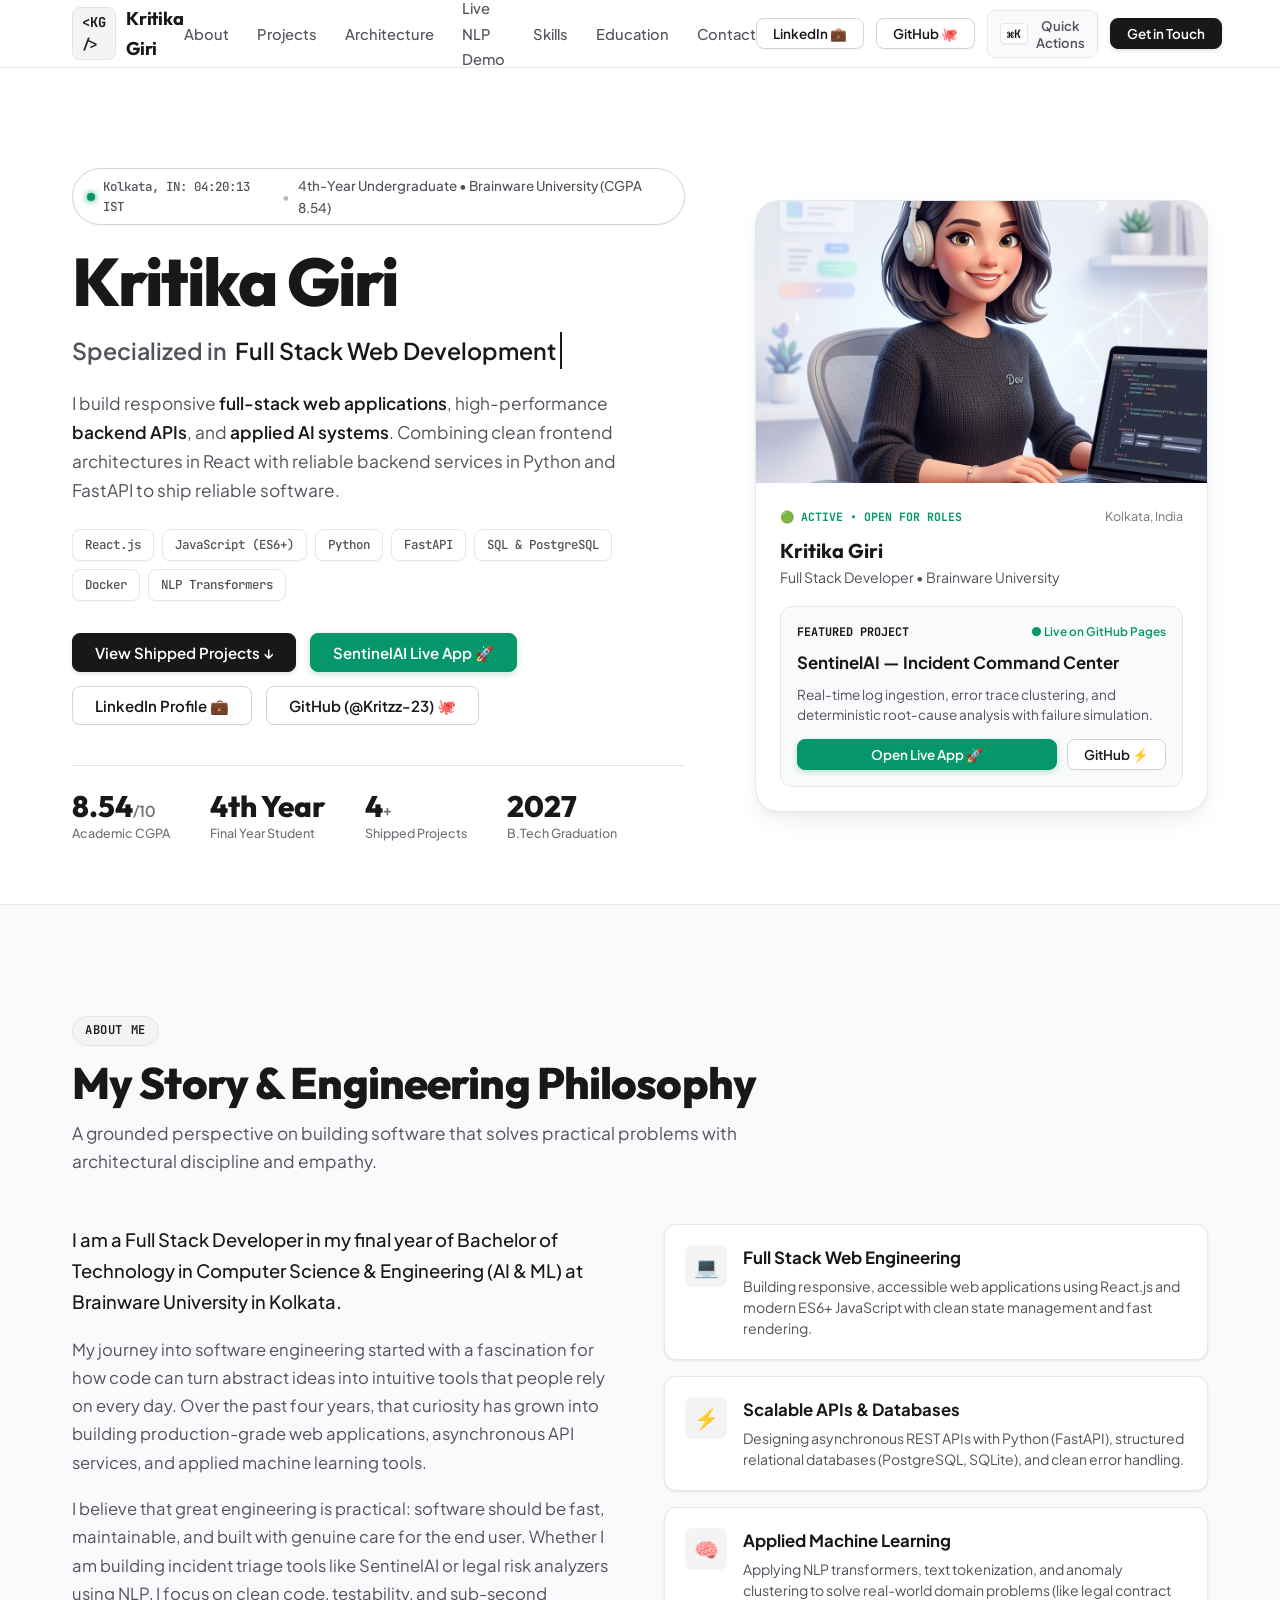
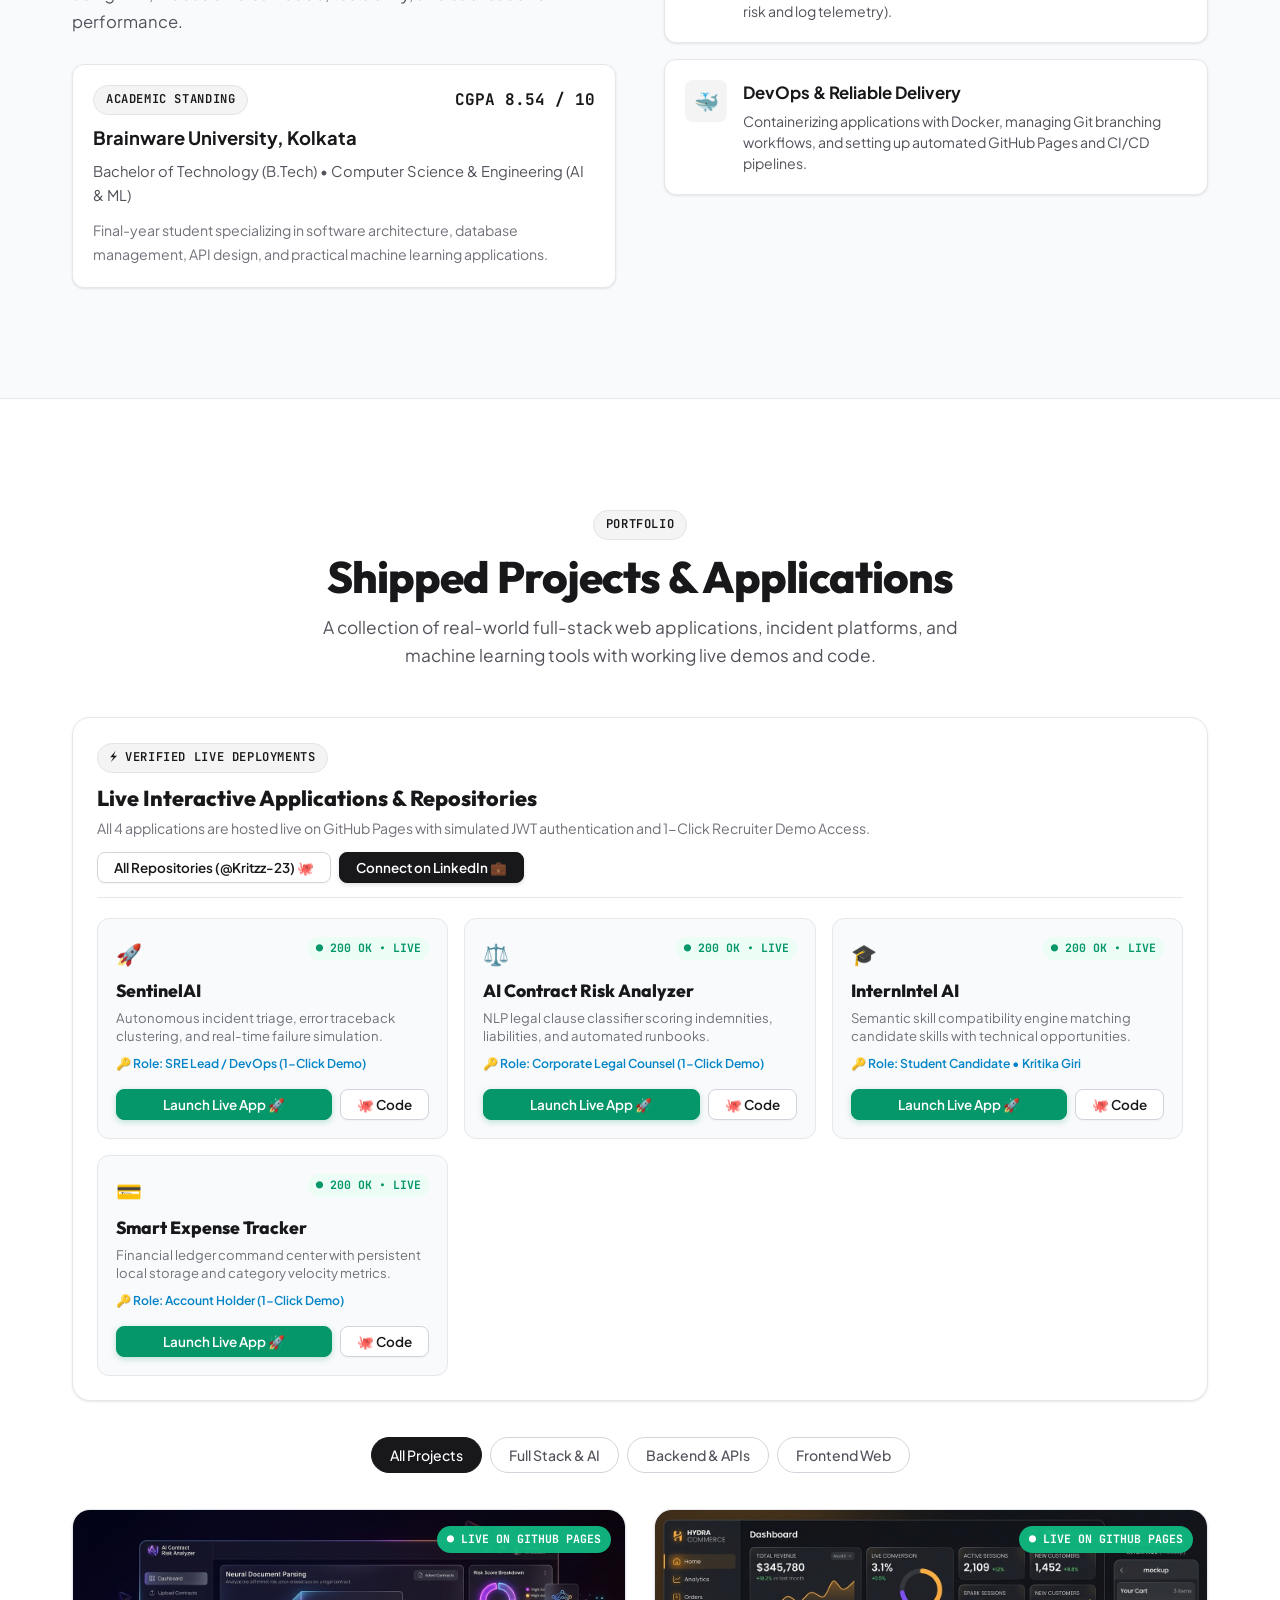
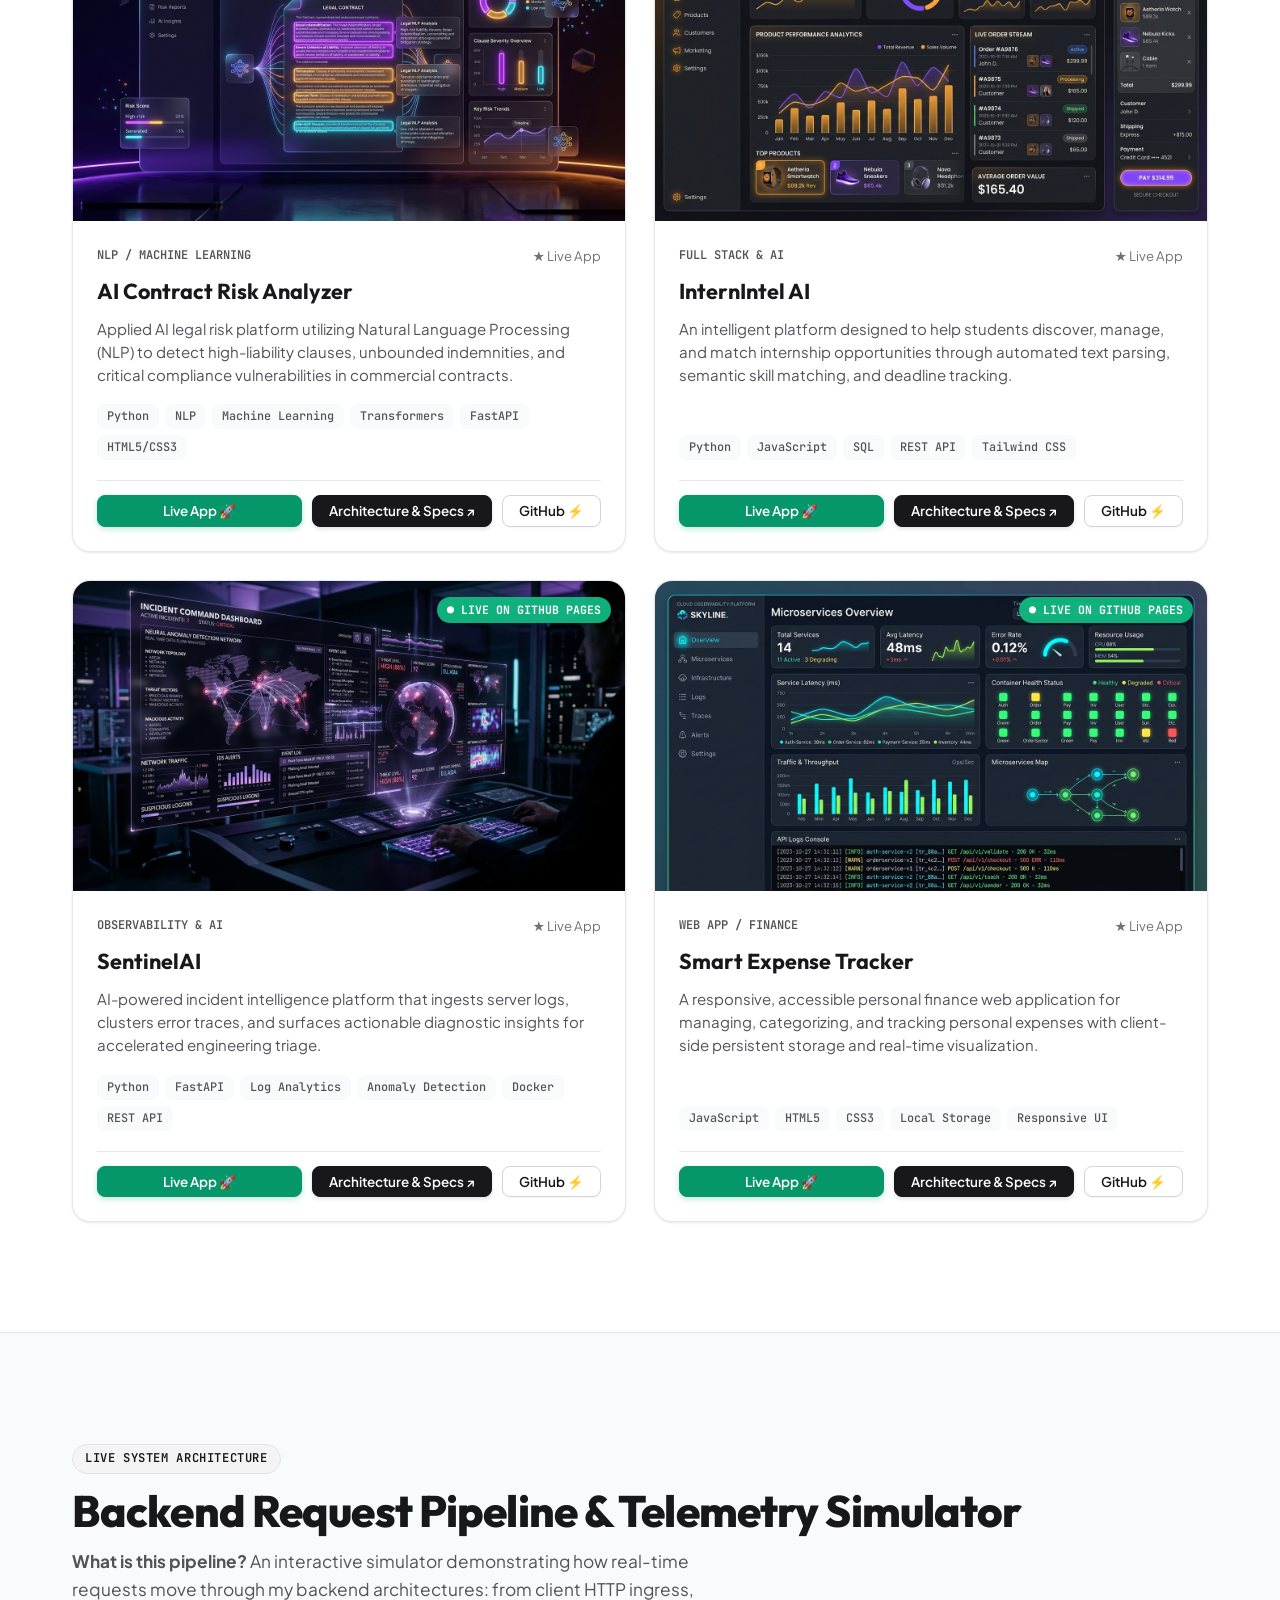
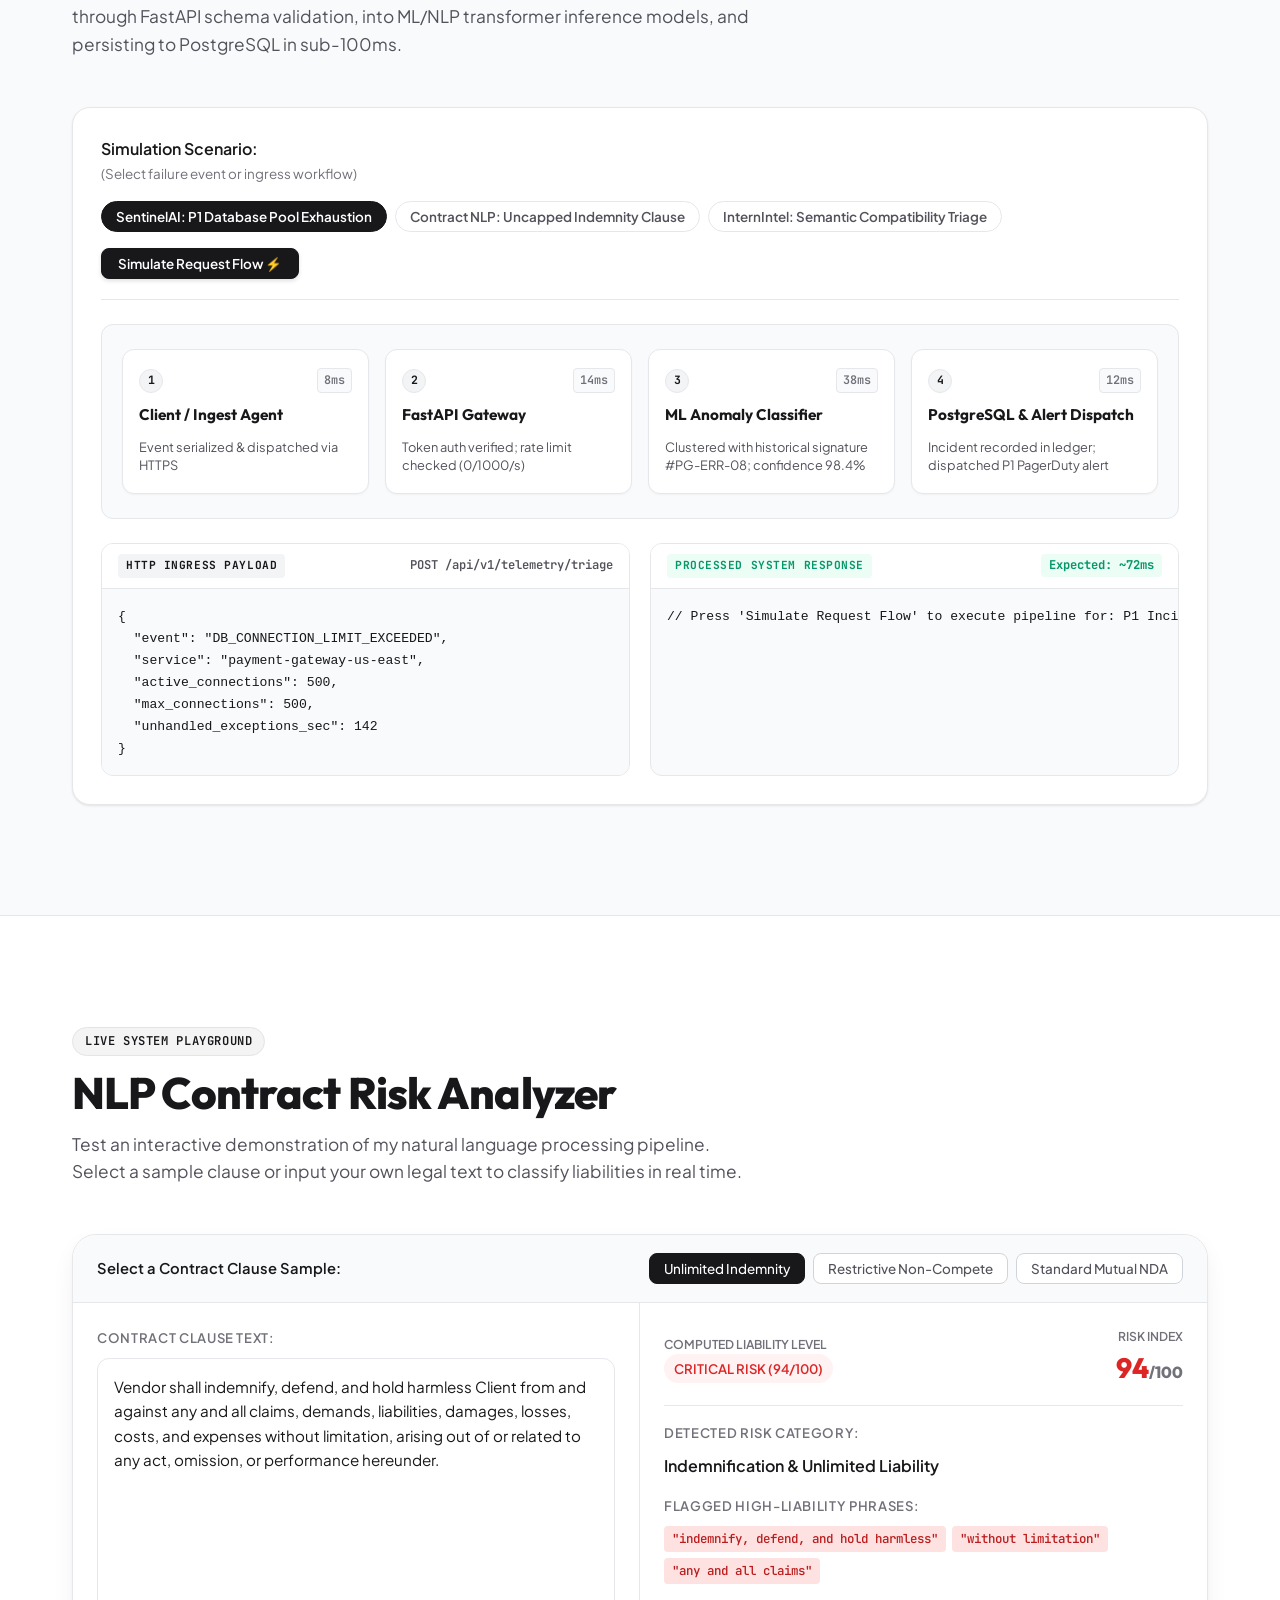
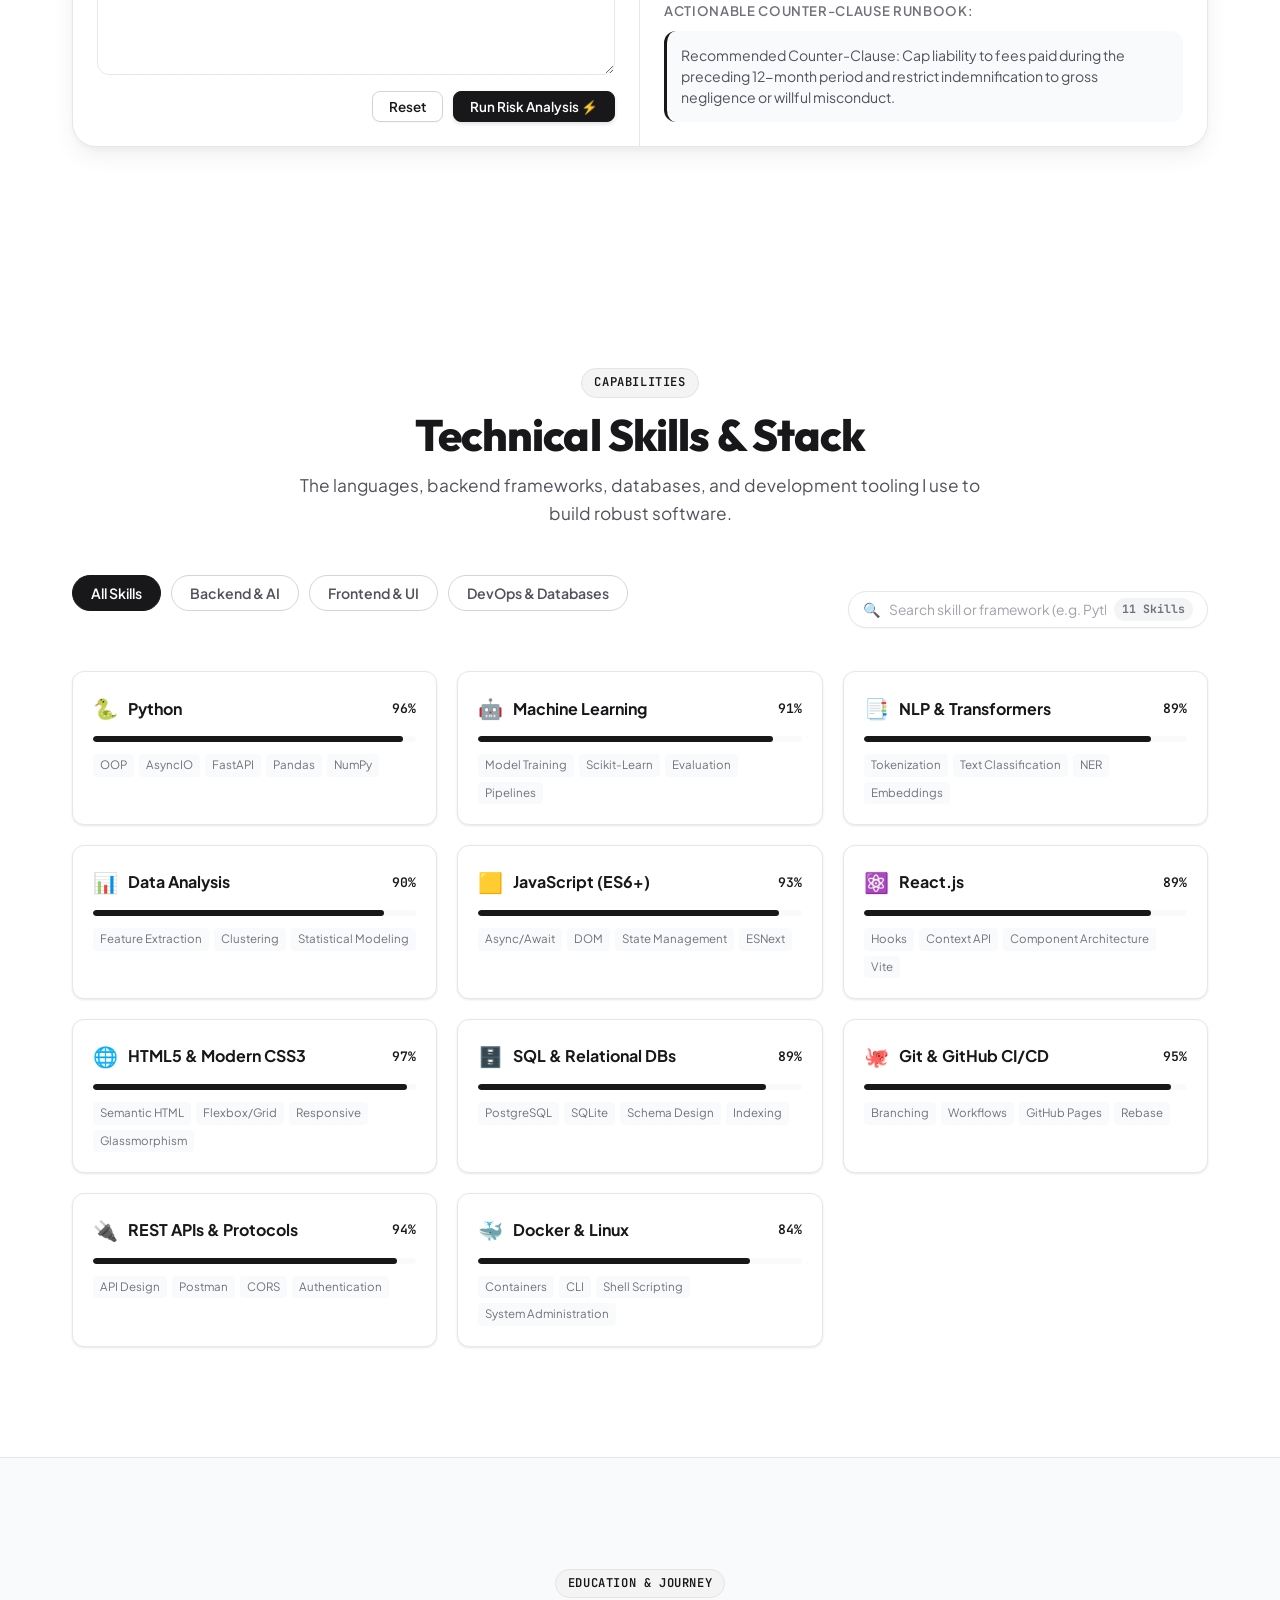
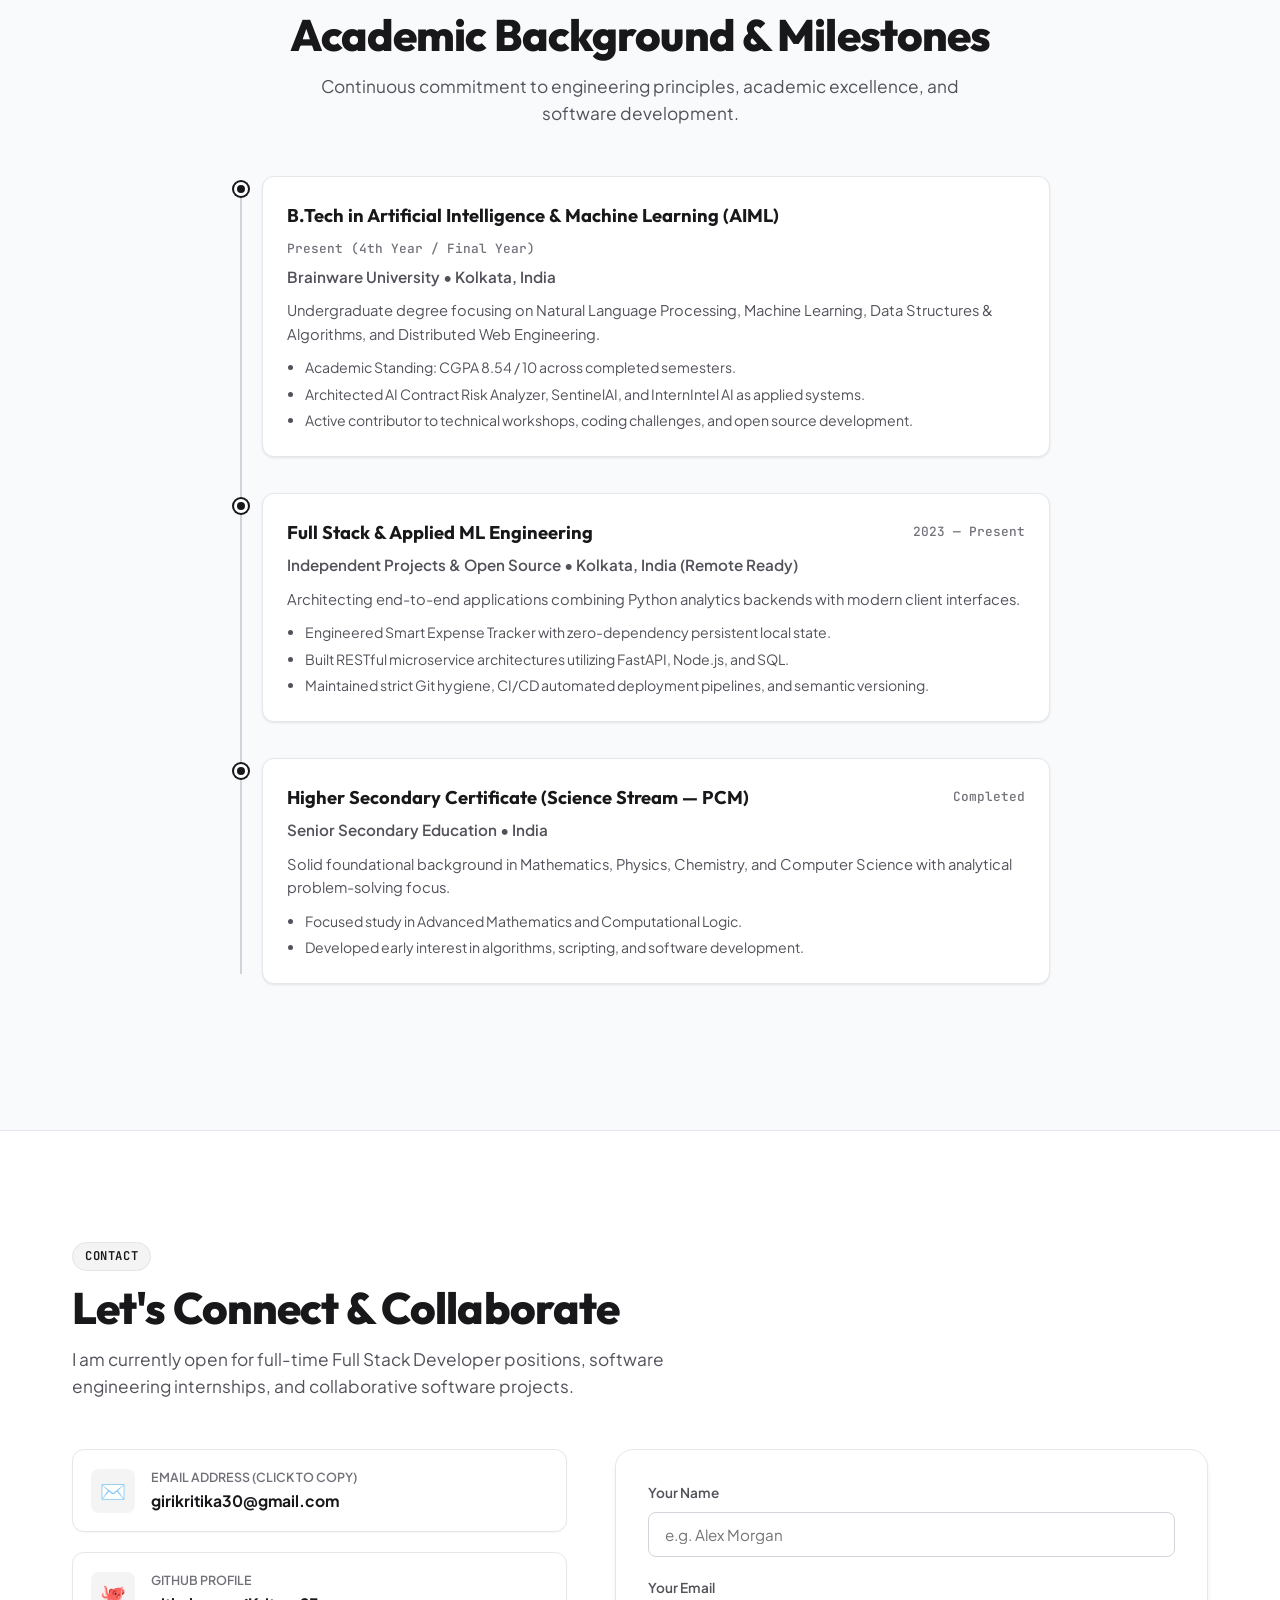
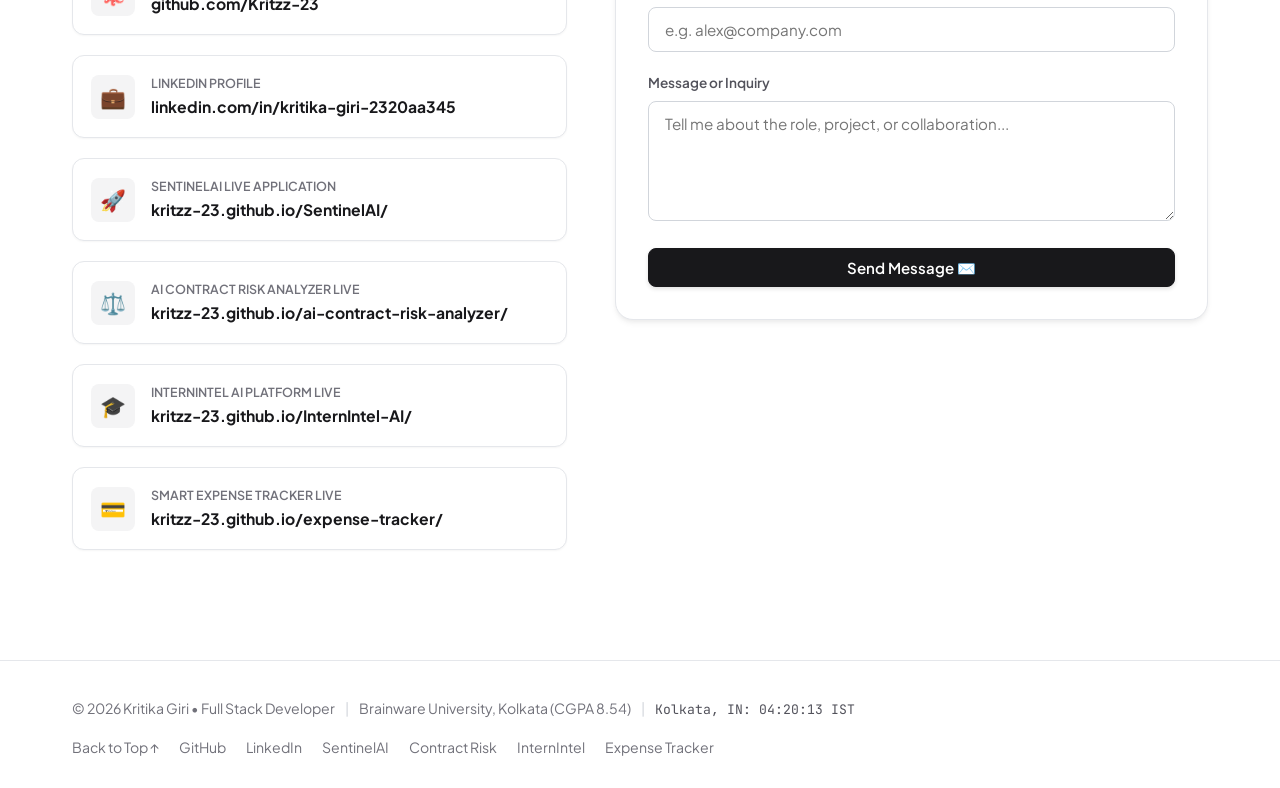
==== commit 3393ce17: "fix: pre-render skills, education timeline, and architecture simulator; fix window.PORTFOLIO_DATA gl" ====
--- a/index.html
+++ b/index.html
@@ -428,9 +428,167 @@
         <button class="filter-pill" data-filter="frontend">Frontend Web</button>
       </div>
 
-      <!-- Projects Grid (Rendered dynamically by js/main.js) -->
+      <!-- Projects Grid (Pre-rendered for instant zero-blank load, filtered by js/main.js) -->
       <div class="projects-grid" id="projects-container">
-        <!-- Rendered by js/main.js -->
+        <!-- Project 1: AI Contract Risk Analyzer -->
+        <div class="project-card" data-category="fullstack">
+          <div class="project-media-wrap">
+            <img src="assets/images/project-risk.jpg" alt="AI Contract Risk Analyzer" loading="lazy">
+            <div class="project-badge-overlay">
+              <span class="featured-pill-tag" style="background: rgba(16, 185, 129, 0.95); color: #fff; padding: 4px 10px; border-radius: 999px;">
+                ● Live on GitHub Pages
+              </span>
+            </div>
+          </div>
+          <div class="project-body">
+            <div class="project-top-meta">
+              <span class="project-category">NLP / Machine Learning</span>
+              <span class="project-stars">★ Live App</span>
+            </div>
+            <h3 class="project-title">AI Contract Risk Analyzer</h3>
+            <p class="project-desc">
+              Applied AI legal risk platform utilizing Natural Language Processing (NLP) to detect high-liability clauses, unbounded indemnities, and critical compliance vulnerabilities in commercial contracts.
+            </p>
+            <div class="project-stack">
+              <span class="tech-chip">Python</span>
+              <span class="tech-chip">NLP</span>
+              <span class="tech-chip">Transformers</span>
+              <span class="tech-chip">FastAPI</span>
+              <span class="tech-chip">HTML5/CSS3</span>
+            </div>
+            <div class="project-actions">
+              <a href="https://kritzz-23.github.io/ai-contract-risk-analyzer/" target="_blank" rel="noopener noreferrer" class="btn btn-live btn-sm" style="flex: 1;">
+                Live App 🚀
+              </a>
+              <button class="btn btn-primary btn-sm open-modal-btn" data-id="ai-contract-risk-analyzer">
+                Architecture &amp; Specs ↗
+              </button>
+              <a href="https://github.com/Kritzz-23/ai-contract-risk-analyzer" target="_blank" rel="noopener noreferrer" class="btn btn-secondary btn-sm" title="View Repository on GitHub">
+                GitHub ⚡
+              </a>
+            </div>
+          </div>
+        </div>
+
+        <!-- Project 2: InternIntel AI -->
+        <div class="project-card" data-category="fullstack">
+          <div class="project-media-wrap">
+            <img src="assets/images/project-novacommerce.jpg" alt="InternIntel AI" loading="lazy">
+            <div class="project-badge-overlay">
+              <span class="featured-pill-tag" style="background: rgba(16, 185, 129, 0.95); color: #fff; padding: 4px 10px; border-radius: 999px;">
+                ● Live on GitHub Pages
+              </span>
+            </div>
+          </div>
+          <div class="project-body">
+            <div class="project-top-meta">
+              <span class="project-category">Full Stack &amp; AI</span>
+              <span class="project-stars">★ Live App</span>
+            </div>
+            <h3 class="project-title">InternIntel AI</h3>
+            <p class="project-desc">
+              An intelligent platform designed to help students discover, manage, and match internship opportunities through automated text parsing, semantic skill matching, and deadline tracking.
+            </p>
+            <div class="project-stack">
+              <span class="tech-chip">Python</span>
+              <span class="tech-chip">JavaScript</span>
+              <span class="tech-chip">SQL</span>
+              <span class="tech-chip">REST API</span>
+              <span class="tech-chip">Tailwind CSS</span>
+            </div>
+            <div class="project-actions">
+              <a href="https://kritzz-23.github.io/InternIntel-AI/" target="_blank" rel="noopener noreferrer" class="btn btn-live btn-sm" style="flex: 1;">
+                Live App 🚀
+              </a>
+              <button class="btn btn-primary btn-sm open-modal-btn" data-id="internintel-ai">
+                Architecture &amp; Specs ↗
+              </button>
+              <a href="https://github.com/Kritzz-23/InternIntel-AI" target="_blank" rel="noopener noreferrer" class="btn btn-secondary btn-sm" title="View Repository on GitHub">
+                GitHub ⚡
+              </a>
+            </div>
+          </div>
+        </div>
+
+        <!-- Project 3: SentinelAI -->
+        <div class="project-card" data-category="backend">
+          <div class="project-media-wrap">
+            <img src="assets/images/project-sentinel.jpg" alt="SentinelAI" loading="lazy">
+            <div class="project-badge-overlay">
+              <span class="featured-pill-tag" style="background: rgba(16, 185, 129, 0.95); color: #fff; padding: 4px 10px; border-radius: 999px;">
+                ● Live on GitHub Pages
+              </span>
+            </div>
+          </div>
+          <div class="project-body">
+            <div class="project-top-meta">
+              <span class="project-category">Observability &amp; AI</span>
+              <span class="project-stars">★ Live App</span>
+            </div>
+            <h3 class="project-title">SentinelAI</h3>
+            <p class="project-desc">
+              AI-powered incident intelligence platform that ingests server logs, clusters error traces, and surfaces actionable diagnostic insights for accelerated engineering triage.
+            </p>
+            <div class="project-stack">
+              <span class="tech-chip">Python</span>
+              <span class="tech-chip">FastAPI</span>
+              <span class="tech-chip">Log Analytics</span>
+              <span class="tech-chip">Docker</span>
+              <span class="tech-chip">REST API</span>
+            </div>
+            <div class="project-actions">
+              <a href="https://kritzz-23.github.io/SentinelAI/" target="_blank" rel="noopener noreferrer" class="btn btn-live btn-sm" style="flex: 1;">
+                Live App 🚀
+              </a>
+              <button class="btn btn-primary btn-sm open-modal-btn" data-id="sentinelai">
+                Architecture &amp; Specs ↗
+              </button>
+              <a href="https://github.com/Kritzz-23/SentinelAI" target="_blank" rel="noopener noreferrer" class="btn btn-secondary btn-sm" title="View Repository on GitHub">
+                GitHub ⚡
+              </a>
+            </div>
+          </div>
+        </div>
+
+        <!-- Project 4: Smart Expense Tracker -->
+        <div class="project-card" data-category="frontend">
+          <div class="project-media-wrap">
+            <img src="assets/images/project-cloudmetrics.jpg" alt="Smart Expense Tracker" loading="lazy">
+            <div class="project-badge-overlay">
+              <span class="featured-pill-tag" style="background: rgba(16, 185, 129, 0.95); color: #fff; padding: 4px 10px; border-radius: 999px;">
+                ● Live on GitHub Pages
+              </span>
+            </div>
+          </div>
+          <div class="project-body">
+            <div class="project-top-meta">
+              <span class="project-category">Web App / Finance</span>
+              <span class="project-stars">★ Live App</span>
+            </div>
+            <h3 class="project-title">Smart Expense Tracker</h3>
+            <p class="project-desc">
+              A responsive, accessible personal finance web application for managing, categorizing, and tracking personal expenses with client-side persistent storage and real-time visualization.
+            </p>
+            <div class="project-stack">
+              <span class="tech-chip">JavaScript</span>
+              <span class="tech-chip">HTML5</span>
+              <span class="tech-chip">CSS3</span>
+              <span class="tech-chip">Local Storage</span>
+              <span class="tech-chip">Responsive UI</span>
+            </div>
+            <div class="project-actions">
+              <a href="https://kritzz-23.github.io/expense-tracker/" target="_blank" rel="noopener noreferrer" class="btn btn-live btn-sm" style="flex: 1;">
+                Live App 🚀
+              </a>
+              <button class="btn btn-primary btn-sm open-modal-btn" data-id="expense-tracker">
+                Architecture &amp; Specs ↗
+              </button>
+              <a href="https://github.com/Kritzz-23/expense-tracker" target="_blank" rel="noopener noreferrer" class="btn btn-secondary btn-sm" title="View Repository on GitHub">
+                GitHub ⚡
+              </a>
+            </div>
+          </div>
+        </div>
       </div>
     </div>
   </section>
@@ -442,9 +600,9 @@
     <div class="container">
       <div class="section-header">
         <span class="section-badge">Live System Architecture</span>
-        <h2 class="section-title">Request Pipeline &amp; Telemetry Simulator</h2>
+        <h2 class="section-title">Backend Request Pipeline &amp; Telemetry Simulator</h2>
         <p class="section-description">
-          Trace how an operational telemetry event or legal NLP contract flows through the distributed system architecture — from client edge to NLP inference and relational persistence.
+          <strong>What is this pipeline?</strong> An interactive simulator demonstrating how real-time requests move through my backend architectures: from client HTTP ingress, through FastAPI schema validation, into ML/NLP transformer inference models, and persisting to PostgreSQL in sub-100ms.
         </p>
       </div>
 
@@ -456,7 +614,9 @@
             <span style="font-size: 0.84rem; color: var(--text-muted);">(Select failure event or ingress workflow)</span>
           </div>
           <div class="arch-presets-group" id="arch-presets-group">
-            <!-- Injected dynamically -->
+            <button class="arch-preset-btn active">SentinelAI: P1 Database Pool Exhaustion</button>
+            <button class="arch-preset-btn">Contract NLP: Uncapped Indemnity Clause</button>
+            <button class="arch-preset-btn">InternIntel: Semantic Compatibility Triage</button>
           </div>
           <button class="btn btn-primary btn-sm" id="run-arch-sim-btn">
             Simulate Request Flow ⚡
@@ -466,7 +626,38 @@
         <!-- 4-Stage Visual Horizontal Flow -->
         <div class="pipeline-track-wrapper">
           <div class="pipeline-stages-flow" id="pipeline-stages-flow">
-            <!-- 4 Stages injected dynamically -->
+            <div class="pipeline-stage-card" id="stage-node-0">
+              <div class="stage-top-meta">
+                <span class="stage-step-badge">1</span>
+                <span class="stage-latency-pill">8ms</span>
+              </div>
+              <div class="stage-title">Client / Ingest Agent</div>
+              <div class="stage-desc">Event serialized &amp; dispatched via HTTPS</div>
+            </div>
+            <div class="pipeline-stage-card" id="stage-node-1">
+              <div class="stage-top-meta">
+                <span class="stage-step-badge">2</span>
+                <span class="stage-latency-pill">14ms</span>
+              </div>
+              <div class="stage-title">FastAPI Gateway</div>
+              <div class="stage-desc">Token auth verified; rate limit checked (0/1000/s)</div>
+            </div>
+            <div class="pipeline-stage-card" id="stage-node-2">
+              <div class="stage-top-meta">
+                <span class="stage-step-badge">3</span>
+                <span class="stage-latency-pill">38ms</span>
+              </div>
+              <div class="stage-title">ML Anomaly Classifier</div>
+              <div class="stage-desc">Clustered with historical signature #PG-ERR-08; confidence 98.4%</div>
+            </div>
+            <div class="pipeline-stage-card" id="stage-node-3">
+              <div class="stage-top-meta">
+                <span class="stage-step-badge">4</span>
+                <span class="stage-latency-pill">12ms</span>
+              </div>
+              <div class="stage-title">PostgreSQL &amp; Alert Dispatch</div>
+              <div class="stage-desc">Incident recorded in ledger; dispatched P1 PagerDuty alert</div>
+            </div>
           </div>
         </div>
 
@@ -478,16 +669,30 @@
               <span class="telemetry-badge">HTTP INGRESS PAYLOAD</span>
               <span class="telemetry-route" id="sim-endpoint-label">POST /api/v1/telemetry/triage</span>
             </div>
-            <pre class="telemetry-pre"><code id="sim-req-code">{ "status": "Ready for execution..." }</code></pre>
+            <pre class="telemetry-pre"><code id="sim-req-code">{
+  "event": "DB_CONNECTION_LIMIT_EXCEEDED",
+  "service": "payment-gateway-us-east",
+  "active_connections": 500,
+  "max_connections": 500,
+  "unhandled_exceptions_sec": 142
+}</code></pre>
           </div>
 
           <!-- Right: Processed Output & Remediations -->
           <div class="telemetry-deck">
             <div class="telemetry-deck-header">
               <span class="telemetry-badge" style="background: var(--success-light); color: var(--success-color);">PROCESSED SYSTEM RESPONSE</span>
-              <span class="telemetry-latency-pill" id="sim-latency-pill">Latency: -- ms</span>
-            </div>
-            <pre class="telemetry-pre"><code id="sim-res-code">{ "status": "Ready. Click 'Simulate Request Flow' above." }</code></pre>
+              <span class="telemetry-latency-pill" id="sim-latency-pill">Expected: ~72ms</span>
+            </div>
+            <pre class="telemetry-pre"><code id="sim-res-code">{
+  "incident_id": "INC-2026-8821",
+  "status": "TRIAGED_ESCALATED",
+  "severity": "P1_CRITICAL",
+  "root_cause_prediction": "PostgreSQL pg_stat_activity connection pool saturation caused by unclosed cursor in /v2/checkout",
+  "recommended_remediation": "Execute failover to read-replica pool &amp; run kill_idle_connections()",
+  "confidence": 0.984,
+  "triage_duration_ms": 72
+}</code></pre>
           </div>
         </div>
       </div>
@@ -523,7 +728,7 @@
           <!-- Left: Input Area -->
           <div class="nlp-input-pane">
             <div class="nlp-label">Contract Clause Text:</div>
-            <textarea class="nlp-textarea" id="nlp-input-text" placeholder="Paste commercial contract text here..."></textarea>
+            <textarea class="nlp-textarea" id="nlp-input-text" placeholder="Paste commercial contract text here...">Vendor shall indemnify, defend, and hold harmless Client from and against any and all claims, demands, liabilities, damages, losses, costs, and expenses without limitation, arising out of or related to any act, omission, or performance hereunder.</textarea>
             <div class="nlp-actions-bar">
               <button class="btn btn-secondary btn-sm" id="nlp-reset-btn">Reset</button>
               <button class="btn btn-primary btn-sm" id="nlp-run-btn">Run Risk Analysis ⚡</button>
@@ -553,7 +758,9 @@
             <div>
               <div class="nlp-label">Flagged High-Liability Phrases:</div>
               <div class="nlp-flagged-tokens" id="nlp-tokens-container">
-                <!-- Injected dynamically -->
+                <span class="nlp-token-chip">"indemnify, defend, and hold harmless"</span>
+                <span class="nlp-token-chip">"without limitation"</span>
+                <span class="nlp-token-chip">"any and all claims"</span>
               </div>
             </div>
 
@@ -598,9 +805,228 @@
         </div>
       </div>
 
-      <!-- Skills Grid (Rendered by js/main.js) -->
+      <!-- Skills Grid (Pre-rendered for zero-blank load, enhanced by js/main.js) -->
       <div class="skills-grid" id="skills-container">
-        <!-- Rendered by js/main.js -->
+        <!-- Python -->
+        <div class="skill-card" data-category="backend">
+          <div class="skill-card-top">
+            <div class="skill-icon-name">
+              <span class="skill-icon">🐍</span>
+              <span class="skill-title">Python</span>
+            </div>
+            <span class="skill-level-text">96%</span>
+          </div>
+          <div class="skill-bar-wrap">
+            <div class="skill-bar-fill" style="width: 96%;"></div>
+          </div>
+          <div class="skill-tags-row">
+            <span class="skill-subtag">OOP</span>
+            <span class="skill-subtag">AsyncIO</span>
+            <span class="skill-subtag">FastAPI</span>
+            <span class="skill-subtag">Pandas</span>
+            <span class="skill-subtag">NumPy</span>
+          </div>
+        </div>
+
+        <!-- FastAPI & REST APIs -->
+        <div class="skill-card" data-category="backend">
+          <div class="skill-card-top">
+            <div class="skill-icon-name">
+              <span class="skill-icon">🔌</span>
+              <span class="skill-title">FastAPI &amp; REST APIs</span>
+            </div>
+            <span class="skill-level-text">94%</span>
+          </div>
+          <div class="skill-bar-wrap">
+            <div class="skill-bar-fill" style="width: 94%;"></div>
+          </div>
+          <div class="skill-tags-row">
+            <span class="skill-subtag">Async Endpoints</span>
+            <span class="skill-subtag">Pydantic</span>
+            <span class="skill-subtag">CORS</span>
+            <span class="skill-subtag">OpenAPI</span>
+            <span class="skill-subtag">JWT Auth</span>
+          </div>
+        </div>
+
+        <!-- JavaScript ES6+ -->
+        <div class="skill-card" data-category="frontend">
+          <div class="skill-card-top">
+            <div class="skill-icon-name">
+              <span class="skill-icon">🟨</span>
+              <span class="skill-title">JavaScript (ES6+)</span>
+            </div>
+            <span class="skill-level-text">93%</span>
+          </div>
+          <div class="skill-bar-wrap">
+            <div class="skill-bar-fill" style="width: 93%;"></div>
+          </div>
+          <div class="skill-tags-row">
+            <span class="skill-subtag">Async/Await</span>
+            <span class="skill-subtag">DOM APIs</span>
+            <span class="skill-subtag">State Management</span>
+            <span class="skill-subtag">Local Storage</span>
+          </div>
+        </div>
+
+        <!-- React.js -->
+        <div class="skill-card" data-category="frontend">
+          <div class="skill-card-top">
+            <div class="skill-icon-name">
+              <span class="skill-icon">⚛️</span>
+              <span class="skill-title">React.js</span>
+            </div>
+            <span class="skill-level-text">89%</span>
+          </div>
+          <div class="skill-bar-wrap">
+            <div class="skill-bar-fill" style="width: 89%;"></div>
+          </div>
+          <div class="skill-tags-row">
+            <span class="skill-subtag">Hooks</span>
+            <span class="skill-subtag">Context API</span>
+            <span class="skill-subtag">Component Architecture</span>
+            <span class="skill-subtag">Vite</span>
+          </div>
+        </div>
+
+        <!-- Machine Learning -->
+        <div class="skill-card" data-category="backend">
+          <div class="skill-card-top">
+            <div class="skill-icon-name">
+              <span class="skill-icon">🤖</span>
+              <span class="skill-title">Machine Learning</span>
+            </div>
+            <span class="skill-level-text">91%</span>
+          </div>
+          <div class="skill-bar-wrap">
+            <div class="skill-bar-fill" style="width: 91%;"></div>
+          </div>
+          <div class="skill-tags-row">
+            <span class="skill-subtag">Model Training</span>
+            <span class="skill-subtag">Scikit-Learn</span>
+            <span class="skill-subtag">Evaluation</span>
+            <span class="skill-subtag">Data Pipelines</span>
+          </div>
+        </div>
+
+        <!-- NLP & Transformers -->
+        <div class="skill-card" data-category="backend">
+          <div class="skill-card-top">
+            <div class="skill-icon-name">
+              <span class="skill-icon">📑</span>
+              <span class="skill-title">NLP &amp; Transformers</span>
+            </div>
+            <span class="skill-level-text">89%</span>
+          </div>
+          <div class="skill-bar-wrap">
+            <div class="skill-bar-fill" style="width: 89%;"></div>
+          </div>
+          <div class="skill-tags-row">
+            <span class="skill-subtag">Tokenization</span>
+            <span class="skill-subtag">Text Classification</span>
+            <span class="skill-subtag">NER</span>
+            <span class="skill-subtag">Embeddings</span>
+          </div>
+        </div>
+
+        <!-- SQL & PostgreSQL -->
+        <div class="skill-card" data-category="devops">
+          <div class="skill-card-top">
+            <div class="skill-icon-name">
+              <span class="skill-icon">🗄️</span>
+              <span class="skill-title">SQL &amp; Relational DBs</span>
+            </div>
+            <span class="skill-level-text">89%</span>
+          </div>
+          <div class="skill-bar-wrap">
+            <div class="skill-bar-fill" style="width: 89%;"></div>
+          </div>
+          <div class="skill-tags-row">
+            <span class="skill-subtag">PostgreSQL</span>
+            <span class="skill-subtag">SQLite</span>
+            <span class="skill-subtag">Schema Design</span>
+            <span class="skill-subtag">Indexing</span>
+          </div>
+        </div>
+
+        <!-- Git & GitHub CI/CD -->
+        <div class="skill-card" data-category="devops">
+          <div class="skill-card-top">
+            <div class="skill-icon-name">
+              <span class="skill-icon">🐙</span>
+              <span class="skill-title">Git &amp; GitHub CI/CD</span>
+            </div>
+            <span class="skill-level-text">95%</span>
+          </div>
+          <div class="skill-bar-wrap">
+            <div class="skill-bar-fill" style="width: 95%;"></div>
+          </div>
+          <div class="skill-tags-row">
+            <span class="skill-subtag">Branching</span>
+            <span class="skill-subtag">GitHub Pages</span>
+            <span class="skill-subtag">Workflows</span>
+            <span class="skill-subtag">Rebase</span>
+          </div>
+        </div>
+
+        <!-- HTML5 & Modern CSS3 -->
+        <div class="skill-card" data-category="frontend">
+          <div class="skill-card-top">
+            <div class="skill-icon-name">
+              <span class="skill-icon">🌐</span>
+              <span class="skill-title">HTML5 &amp; Modern CSS3</span>
+            </div>
+            <span class="skill-level-text">97%</span>
+          </div>
+          <div class="skill-bar-wrap">
+            <div class="skill-bar-fill" style="width: 97%;"></div>
+          </div>
+          <div class="skill-tags-row">
+            <span class="skill-subtag">Semantic HTML</span>
+            <span class="skill-subtag">Flexbox/Grid</span>
+            <span class="skill-subtag">Responsive</span>
+            <span class="skill-subtag">Clean Design</span>
+          </div>
+        </div>
+
+        <!-- Data Analysis -->
+        <div class="skill-card" data-category="backend">
+          <div class="skill-card-top">
+            <div class="skill-icon-name">
+              <span class="skill-icon">📊</span>
+              <span class="skill-title">Data Analysis</span>
+            </div>
+            <span class="skill-level-text">90%</span>
+          </div>
+          <div class="skill-bar-wrap">
+            <div class="skill-bar-fill" style="width: 90%;"></div>
+          </div>
+          <div class="skill-tags-row">
+            <span class="skill-subtag">Feature Extraction</span>
+            <span class="skill-subtag">Clustering</span>
+            <span class="skill-subtag">Statistical Models</span>
+          </div>
+        </div>
+
+        <!-- Docker & Linux -->
+        <div class="skill-card" data-category="devops">
+          <div class="skill-card-top">
+            <div class="skill-icon-name">
+              <span class="skill-icon">🐳</span>
+              <span class="skill-title">Docker &amp; Linux</span>
+            </div>
+            <span class="skill-level-text">84%</span>
+          </div>
+          <div class="skill-bar-wrap">
+            <div class="skill-bar-fill" style="width: 84%;"></div>
+          </div>
+          <div class="skill-tags-row">
+            <span class="skill-subtag">Containers</span>
+            <span class="skill-subtag">CLI</span>
+            <span class="skill-subtag">Shell Scripting</span>
+            <span class="skill-subtag">System Administration</span>
+          </div>
+        </div>
       </div>
     </div>
   </section>
@@ -619,7 +1045,60 @@
       </div>
 
       <div class="timeline-wrap" id="timeline-container">
-        <!-- Rendered by js/main.js -->
+        <!-- Education Item 1: Brainware University -->
+        <div class="timeline-item">
+          <div class="timeline-dot"></div>
+          <div class="timeline-card">
+            <div class="timeline-header">
+              <div class="timeline-role">B.Tech in Computer Science &amp; Engineering (AI &amp; ML)</div>
+              <span class="timeline-date">2023 — Present (4th Year / Final Year)</span>
+            </div>
+            <div class="timeline-org">Brainware University &bull; Kolkata, India</div>
+            <p class="timeline-desc">
+              Final-year undergraduate degree specializing in software architecture, relational databases, API design, and practical machine learning applications.
+            </p>
+            <ul style="padding-left: 18px; margin-top: 10px; display: flex; flex-direction: column; gap: 4px; font-size: 0.88rem; color: var(--text-secondary);">
+              <li>Academic Standing: <strong>CGPA 8.54 / 10</strong> across completed semesters.</li>
+              <li>Architected and shipped 4 live production systems: SentinelAI, AI Contract Risk Analyzer, InternIntel AI, and Smart Expense Tracker.</li>
+              <li>Core Coursework: Data Structures &amp; Algorithms, Object-Oriented Programming (Python, C++), DBMS, Operating Systems, Machine Learning.</li>
+            </ul>
+          </div>
+        </div>
+
+        <!-- Education Item 2: Applied Full-Stack Engineering -->
+        <div class="timeline-item">
+          <div class="timeline-dot"></div>
+          <div class="timeline-card">
+            <div class="timeline-header">
+              <div class="timeline-role">Full Stack &amp; Applied AI Engineering</div>
+              <span class="timeline-date">2023 — Present</span>
+            </div>
+            <div class="timeline-org">Independent Projects &bull; Open Source</div>
+            <p class="timeline-desc">
+              Architecting end-to-end applications combining Python analytics backends with modern client interfaces and role-based access control.
+            </p>
+            <ul style="padding-left: 18px; margin-top: 10px; display: flex; flex-direction: column; gap: 4px; font-size: 0.88rem; color: var(--text-secondary);">
+              <li>Built client-side simulated JWT authentication and RBAC across 4 live portfolio applications.</li>
+              <li>Engineered Smart Expense Tracker with zero-dependency persistent local state and category velocity metrics.</li>
+              <li>Built RESTful microservice architectures utilizing FastAPI, Node.js, and SQL with automated CI/CD GitHub Pages deployment.</li>
+            </ul>
+          </div>
+        </div>
+
+        <!-- Education Item 3: Higher Secondary -->
+        <div class="timeline-item">
+          <div class="timeline-dot"></div>
+          <div class="timeline-card">
+            <div class="timeline-header">
+              <div class="timeline-role">Higher Secondary Certificate (Science Stream)</div>
+              <span class="timeline-date">Completed</span>
+            </div>
+            <div class="timeline-org">Senior Secondary Education &bull; Science Stream (PCM)</div>
+            <p class="timeline-desc">
+              Solid foundational background in Mathematics, Physics, Chemistry, and Computer Science with analytical problem-solving focus.
+            </p>
+          </div>
+        </div>
       </div>
     </div>
   </section>
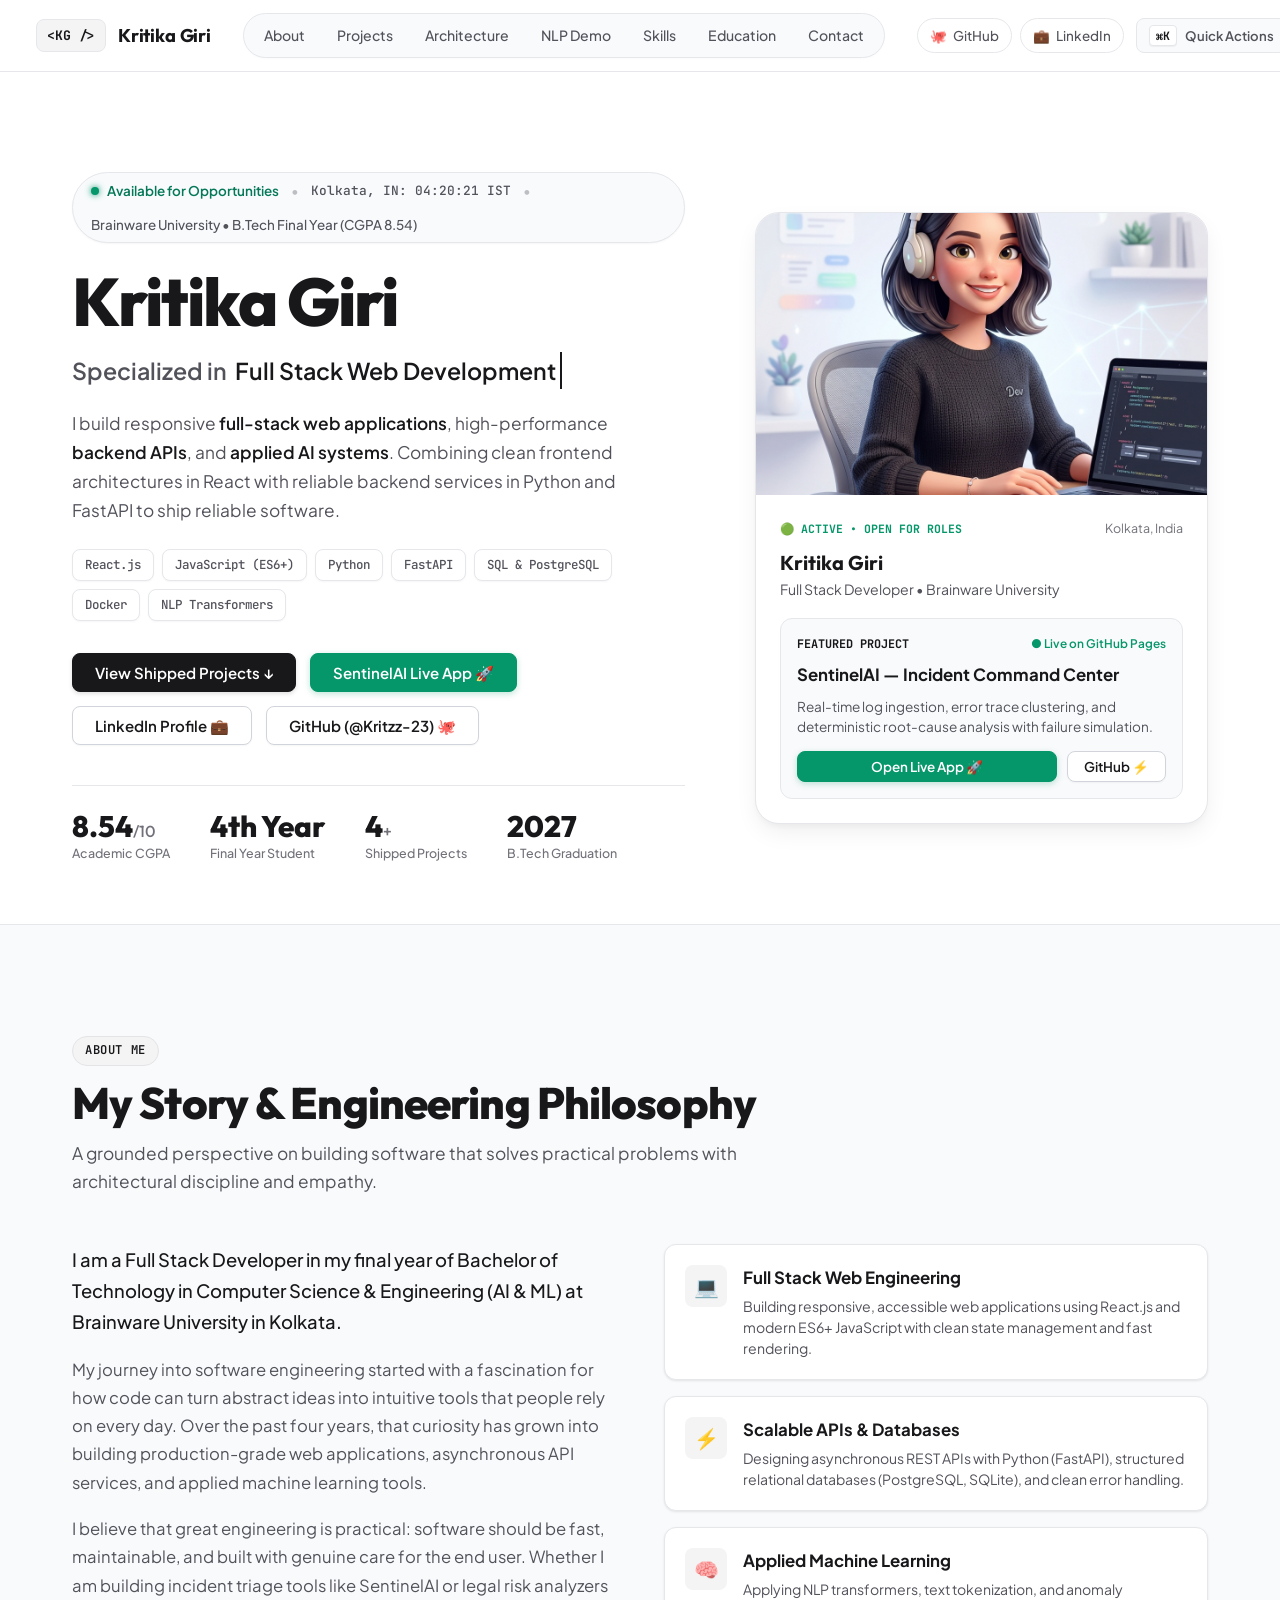
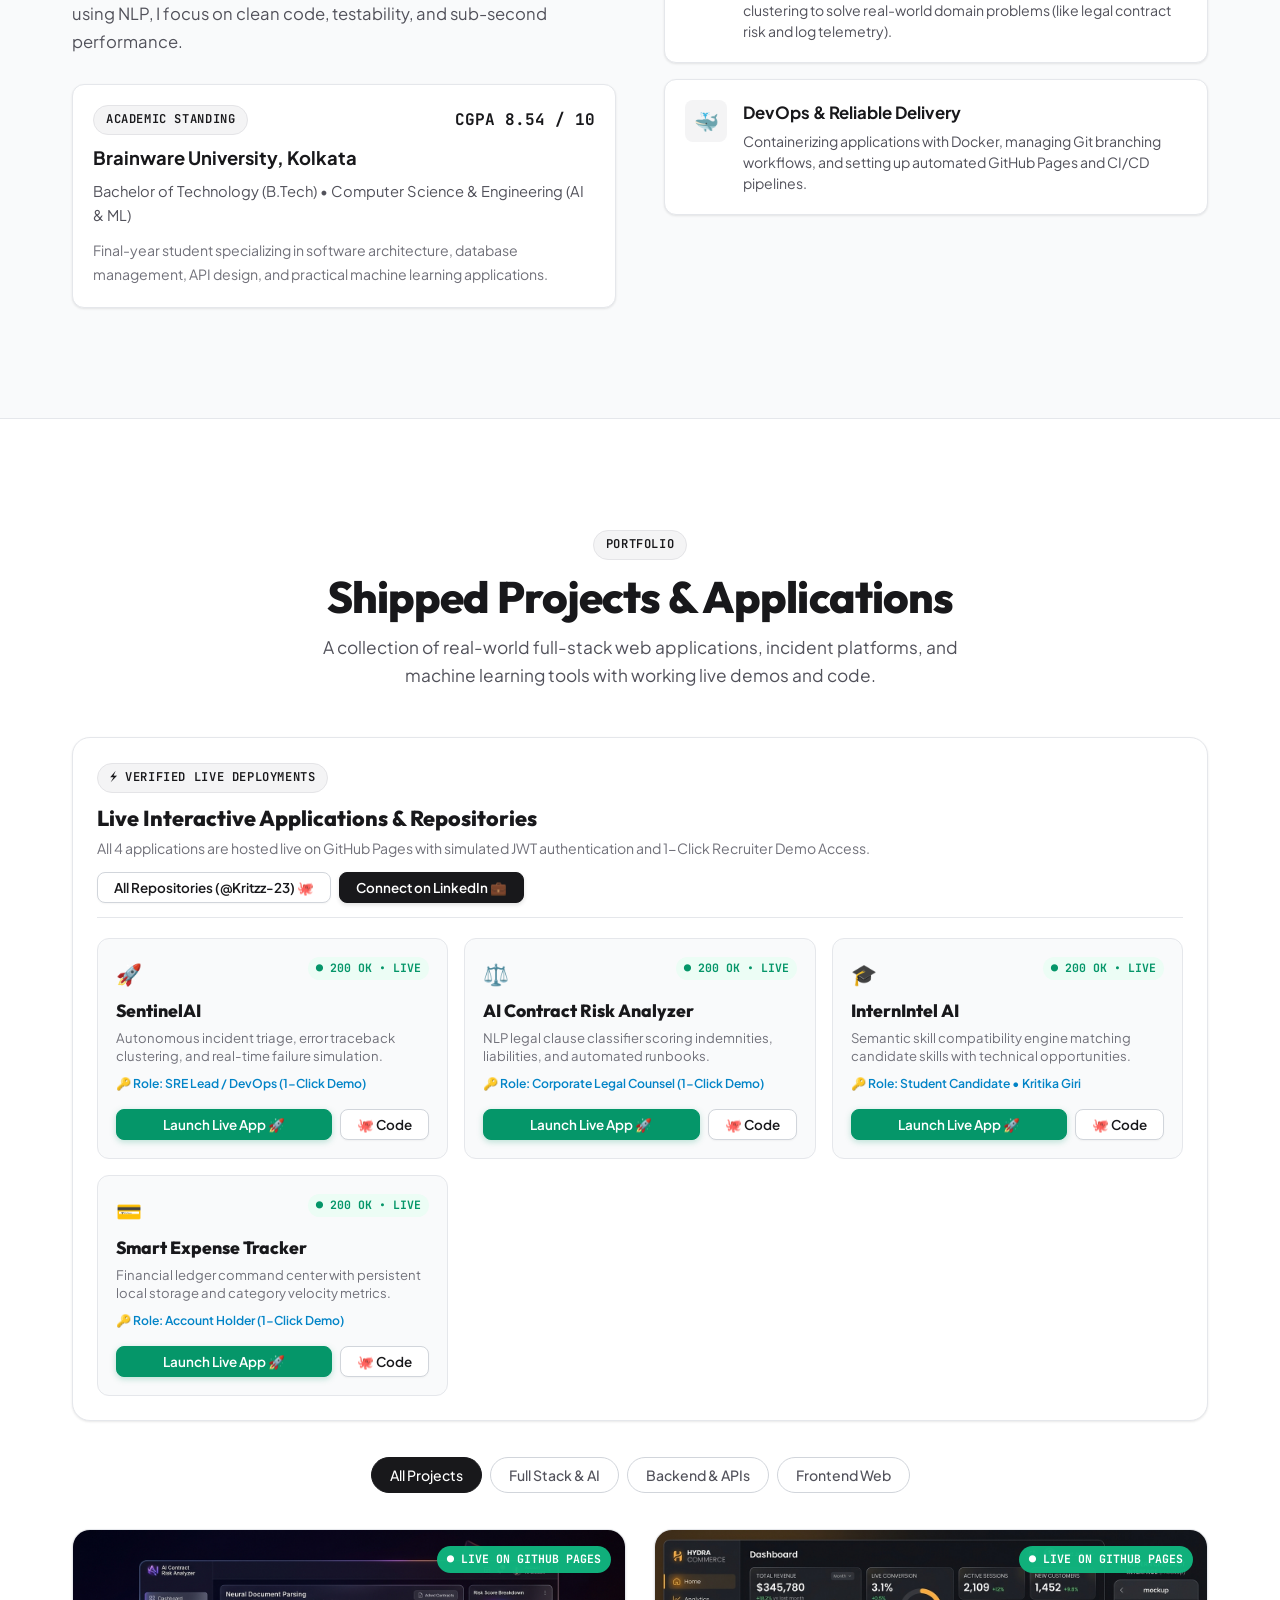
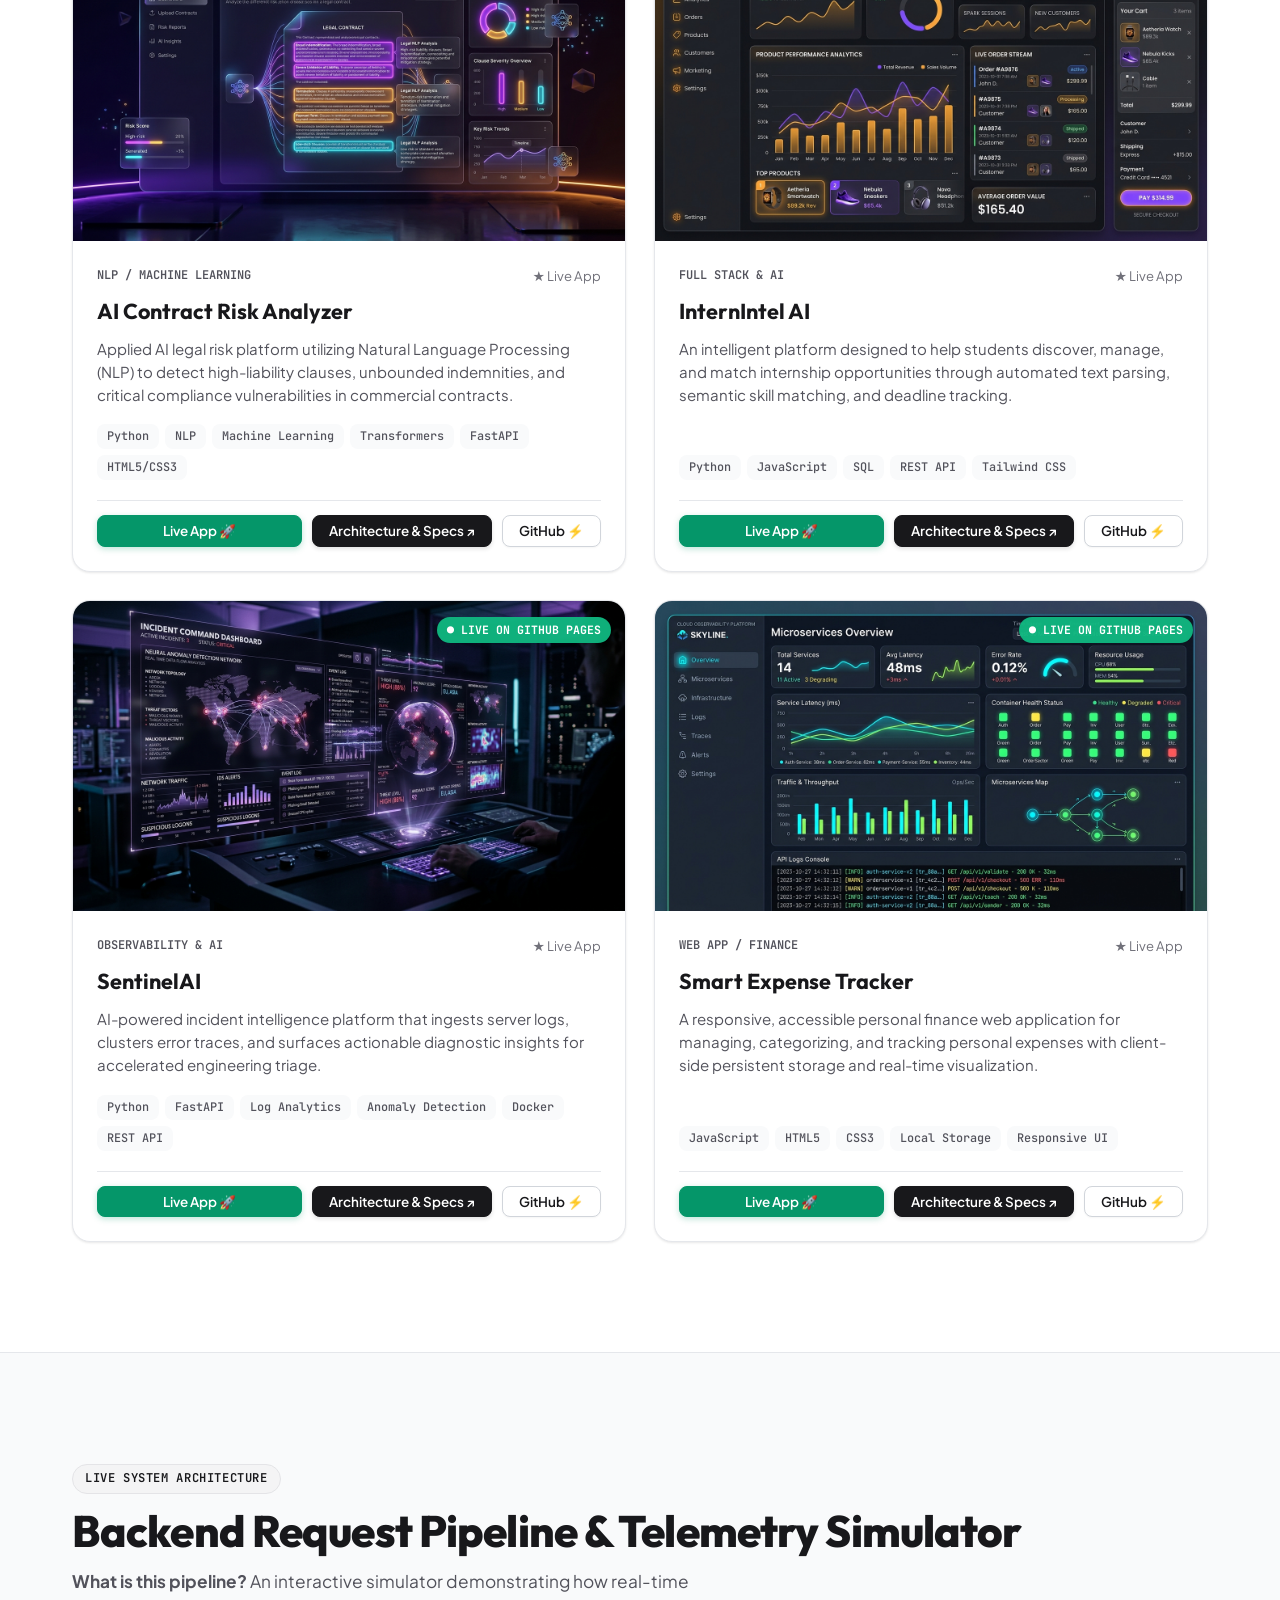
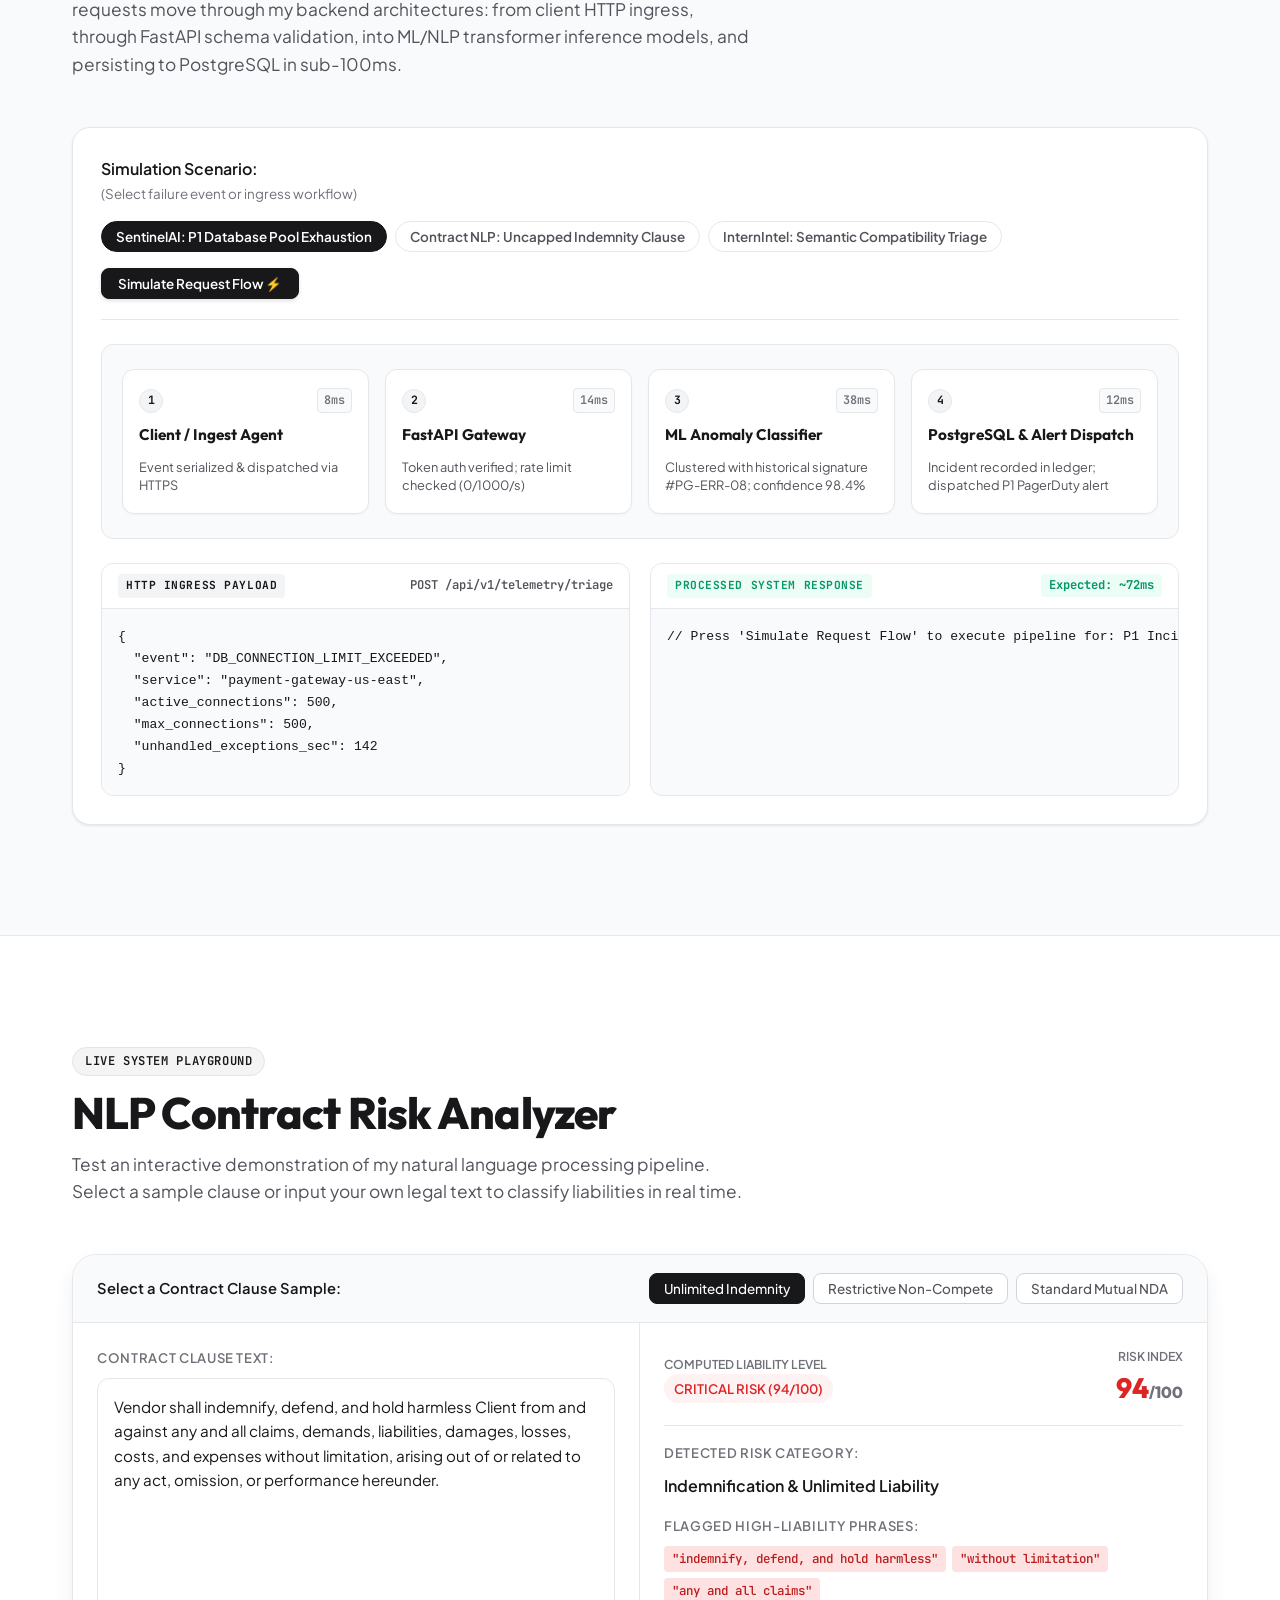
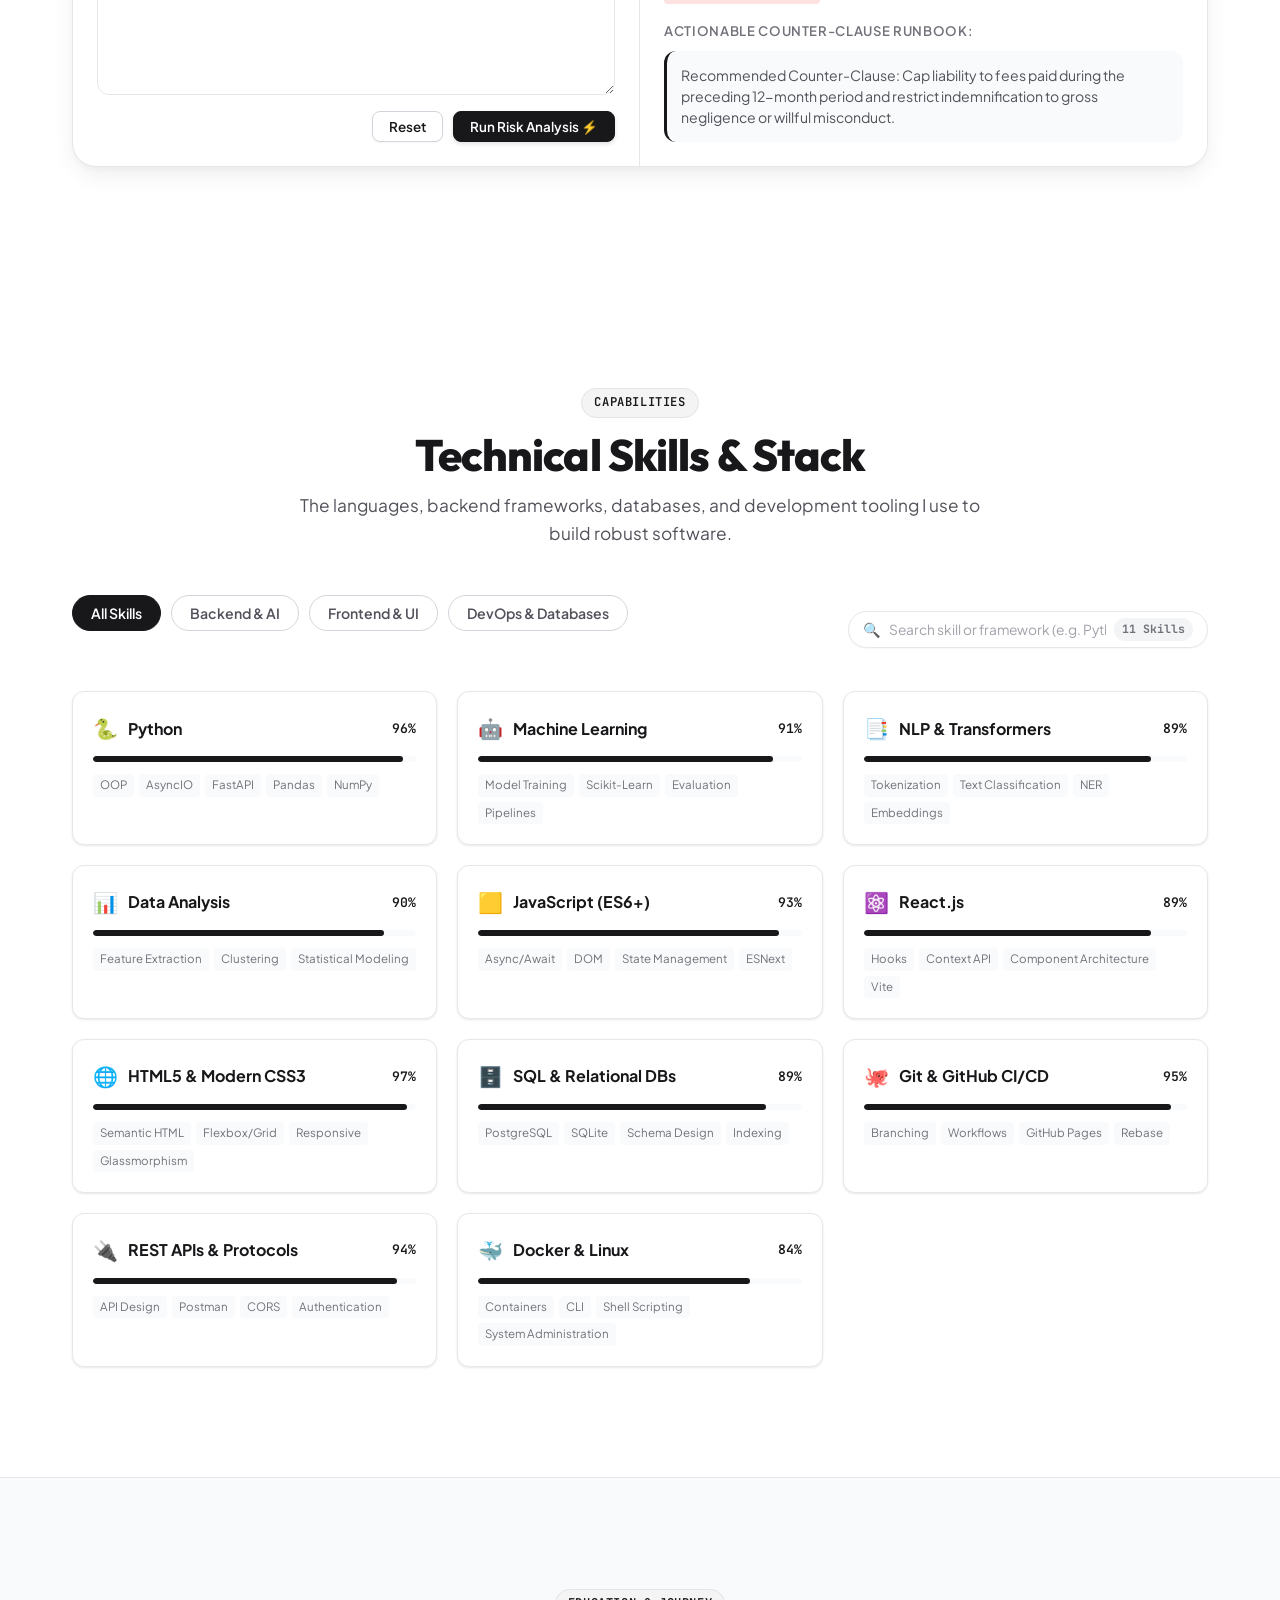
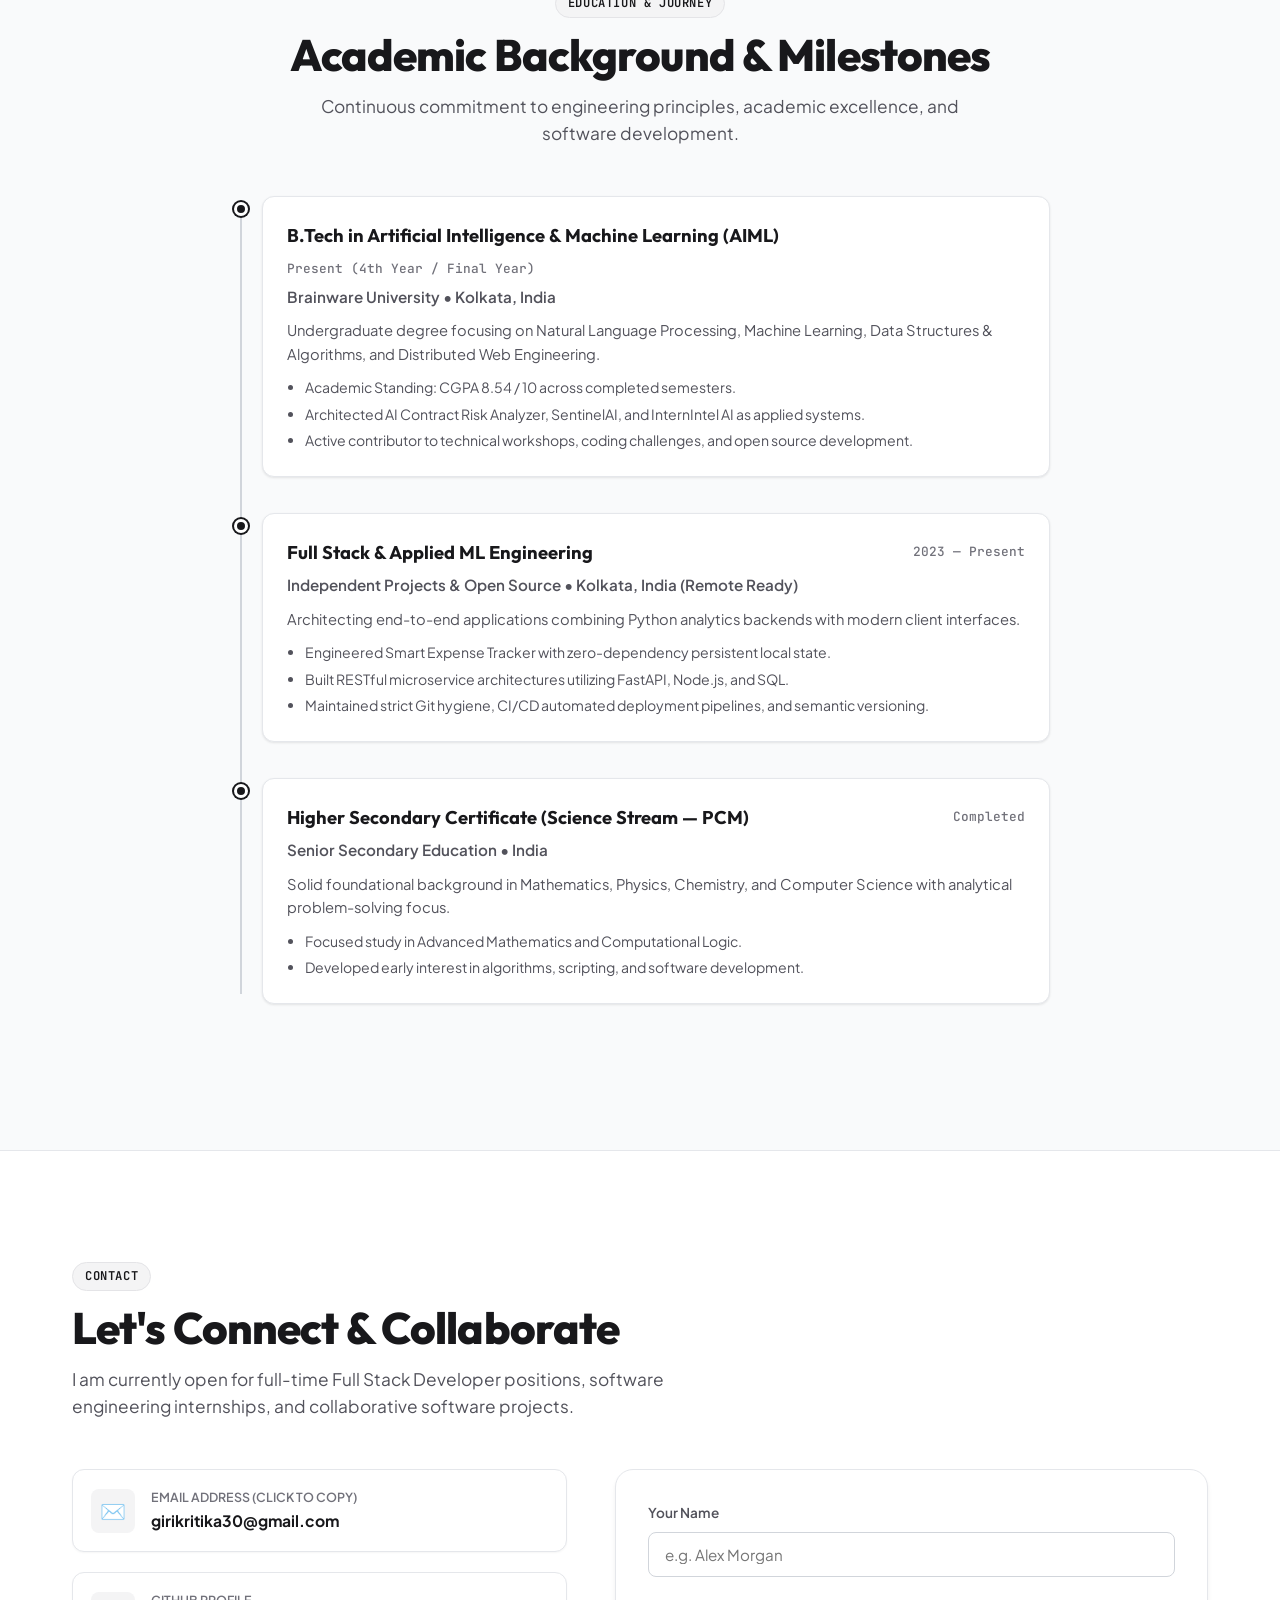
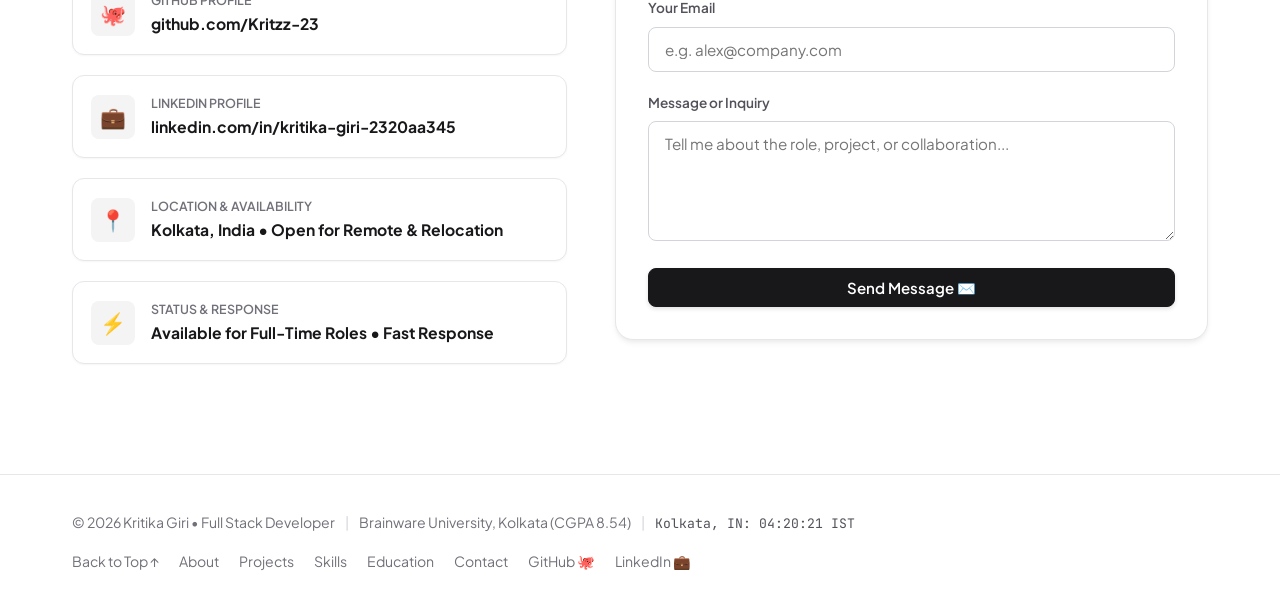
==== commit 1cfb5534: "fix: remove projects from contact section; redesign top navbar and options with elegant spacing and " ====
--- a/index.html
+++ b/index.html
@@ -47,12 +47,12 @@
       </a>
 
       <!-- Desktop Navigation Menu -->
-      <nav>
+      <nav class="nav-center-wrapper">
         <ul class="nav-menu" id="nav-menu">
           <li><a href="#about" class="nav-link">About</a></li>
           <li><a href="#projects" class="nav-link">Projects</a></li>
           <li><a href="#architecture" class="nav-link">Architecture</a></li>
-          <li><a href="#nlp-demo" class="nav-link">Live NLP Demo</a></li>
+          <li><a href="#nlp-demo" class="nav-link">NLP Demo</a></li>
           <li><a href="#skills" class="nav-link">Skills</a></li>
           <li><a href="#education" class="nav-link">Education</a></li>
           <li><a href="#contact" class="nav-link">Contact</a></li>
@@ -61,17 +61,24 @@
 
       <!-- Header Actions -->
       <div class="header-actions">
-        <a href="https://www.linkedin.com/in/kritika-giri-2320aa345/" target="_blank" rel="noopener noreferrer" class="btn btn-secondary btn-sm" title="View LinkedIn Profile">
-          LinkedIn 💼
-        </a>
-        <a href="https://github.com/Kritzz-23" target="_blank" rel="noopener noreferrer" class="btn btn-secondary btn-sm" title="View GitHub Profile (@Kritzz-23)">
-          GitHub 🐙
-        </a>
+        <div class="social-links-group">
+          <a href="https://github.com/Kritzz-23" target="_blank" rel="noopener noreferrer" class="nav-social-btn" title="GitHub Profile (@Kritzz-23)" aria-label="GitHub">
+            <span class="nav-btn-icon">🐙</span>
+            <span class="nav-btn-text">GitHub</span>
+          </a>
+          <a href="https://www.linkedin.com/in/kritika-giri-2320aa345/" target="_blank" rel="noopener noreferrer" class="nav-social-btn" title="LinkedIn Profile" aria-label="LinkedIn">
+            <span class="nav-btn-icon">💼</span>
+            <span class="nav-btn-text">LinkedIn</span>
+          </a>
+        </div>
+
         <button class="cmd-trigger-btn" id="cmd-palette-btn" aria-label="Open Command Palette" title="Command Palette (Ctrl + K)">
           <span class="cmd-kbd">⌘K</span>
           <span class="cmd-label">Quick Actions</span>
         </button>
-        <a href="#contact" class="btn btn-primary btn-sm">Get in Touch</a>
+
+        <a href="#contact" class="btn btn-primary btn-sm nav-cta-btn">Get in Touch</a>
+
         <button class="mobile-toggle" id="mobile-toggle" aria-label="Open Navigation">
           <span></span>
           <span></span>
@@ -90,10 +97,14 @@
         <!-- Left: Introduction & Credentials -->
         <div class="hero-text-content">
           <div class="hero-status-pill">
-            <span class="status-dot"></span>
-            <span id="hero-live-time" style="font-family: var(--font-mono); font-size: 0.78rem;">Kolkata, IN: 16:58 IST</span>
-            <span style="opacity: 0.4;">&bull;</span>
-            <span>4th-Year Undergraduate &bull; Brainware University (CGPA 8.54)</span>
+            <span class="status-indicator">
+              <span class="status-dot"></span>
+              <span style="font-weight: 600; color: #047857;">Available for Opportunities</span>
+            </span>
+            <span style="opacity: 0.35;">&bull;</span>
+            <span id="hero-live-time" style="font-family: var(--font-mono); font-size: 0.80rem;">Kolkata, IN: 16:58 IST</span>
+            <span style="opacity: 0.35;">&bull;</span>
+            <span>Brainware University &bull; B.Tech Final Year (CGPA 8.54)</span>
           </div>
 
           <h1 class="hero-name">Kritika Giri</h1>
@@ -1143,37 +1154,21 @@
             </div>
           </a>
 
-          <a href="https://kritzz-23.github.io/SentinelAI/" target="_blank" rel="noopener noreferrer" class="contact-channel-card">
-            <div class="contact-channel-icon">🚀</div>
-            <div>
-              <div class="contact-channel-label">SentinelAI Live Application</div>
-              <div class="contact-channel-val">kritzz-23.github.io/SentinelAI/</div>
-            </div>
-          </a>
-
-          <a href="https://kritzz-23.github.io/ai-contract-risk-analyzer/" target="_blank" rel="noopener noreferrer" class="contact-channel-card">
-            <div class="contact-channel-icon">⚖️</div>
-            <div>
-              <div class="contact-channel-label">AI Contract Risk Analyzer Live</div>
-              <div class="contact-channel-val">kritzz-23.github.io/ai-contract-risk-analyzer/</div>
-            </div>
-          </a>
-
-          <a href="https://kritzz-23.github.io/InternIntel-AI/" target="_blank" rel="noopener noreferrer" class="contact-channel-card">
-            <div class="contact-channel-icon">🎓</div>
-            <div>
-              <div class="contact-channel-label">InternIntel AI Platform Live</div>
-              <div class="contact-channel-val">kritzz-23.github.io/InternIntel-AI/</div>
-            </div>
-          </a>
-
-          <a href="https://kritzz-23.github.io/expense-tracker/" target="_blank" rel="noopener noreferrer" class="contact-channel-card">
-            <div class="contact-channel-icon">💳</div>
-            <div>
-              <div class="contact-channel-label">Smart Expense Tracker Live</div>
-              <div class="contact-channel-val">kritzz-23.github.io/expense-tracker/</div>
-            </div>
-          </a>
+          <div class="contact-channel-card" style="cursor: default;">
+            <div class="contact-channel-icon">📍</div>
+            <div>
+              <div class="contact-channel-label">Location &amp; Availability</div>
+              <div class="contact-channel-val">Kolkata, India &bull; Open for Remote &amp; Relocation</div>
+            </div>
+          </div>
+
+          <div class="contact-channel-card" style="cursor: default;">
+            <div class="contact-channel-icon">⚡</div>
+            <div>
+              <div class="contact-channel-label">Status &amp; Response</div>
+              <div class="contact-channel-val">Available for Full-Time Roles &bull; Fast Response</div>
+            </div>
+          </div>
         </div>
 
         <!-- Right: Message Form -->
@@ -1215,12 +1210,13 @@
       </div>
       <div class="footer-links">
         <a href="#hero">Back to Top ↑</a>
-        <a href="https://github.com/Kritzz-23" target="_blank" rel="noopener noreferrer">GitHub</a>
-        <a href="https://www.linkedin.com/in/kritika-giri-2320aa345/" target="_blank" rel="noopener noreferrer">LinkedIn</a>
-        <a href="https://kritzz-23.github.io/SentinelAI/" target="_blank" rel="noopener noreferrer">SentinelAI</a>
-        <a href="https://kritzz-23.github.io/ai-contract-risk-analyzer/" target="_blank" rel="noopener noreferrer">Contract Risk</a>
-        <a href="https://kritzz-23.github.io/InternIntel-AI/" target="_blank" rel="noopener noreferrer">InternIntel</a>
-        <a href="https://kritzz-23.github.io/expense-tracker/" target="_blank" rel="noopener noreferrer">Expense Tracker</a>
+        <a href="#about">About</a>
+        <a href="#projects">Projects</a>
+        <a href="#skills">Skills</a>
+        <a href="#education">Education</a>
+        <a href="#contact">Contact</a>
+        <a href="https://github.com/Kritzz-23" target="_blank" rel="noopener noreferrer">GitHub 🐙</a>
+        <a href="https://www.linkedin.com/in/kritika-giri-2320aa345/" target="_blank" rel="noopener noreferrer">LinkedIn 💼</a>
       </div>
     </div>
   </footer>
--- a/css/styles.css
+++ b/css/styles.css
@@ -270,37 +270,50 @@
   position: sticky;
   top: 0;
   width: 100%;
-  height: 68px;
-  background-color: rgba(255, 255, 255, 0.96);
-  backdrop-filter: blur(12px);
-  -webkit-backdrop-filter: blur(12px);
+  height: 72px;
+  background-color: rgba(255, 255, 255, 0.95);
+  backdrop-filter: blur(14px);
+  -webkit-backdrop-filter: blur(14px);
   border-bottom: 1px solid var(--border-subtle);
   z-index: 100;
-  transition: background-color var(--transition-normal);
+  transition: all var(--transition-normal);
 }
 
 .nav-container {
   display: flex;
   align-items: center;
   justify-content: space-between;
+  gap: clamp(16px, 2.5vw, 32px);
   height: 100%;
+  max-width: 1400px;
+  margin: 0 auto;
+  padding: 0 clamp(16px, 3vw, 36px);
 }
 
 .brand-logo {
   display: flex;
   align-items: center;
-  gap: 10px;
+  gap: 12px;
+  text-decoration: none;
+  flex-shrink: 0;
 }
 
 .brand-badge {
   font-family: var(--font-mono);
-  font-size: 0.85rem;
+  font-size: 0.82rem;
   font-weight: 700;
-  padding: 4px 9px;
+  padding: 5px 10px;
   border-radius: var(--radius-sm);
-  background-color: var(--accent-light);
-  color: var(--text-main);
-  border: 1px solid var(--accent-border);
+  background-color: #F4F4F5;
+  color: var(--text-main);
+  border: 1px solid var(--border-subtle);
+  transition: all var(--transition-fast);
+}
+
+.brand-logo:hover .brand-badge {
+  background-color: var(--accent-primary);
+  color: #FFFFFF;
+  border-color: var(--accent-primary);
 }
 
 .brand-name {
@@ -311,29 +324,90 @@
   letter-spacing: -0.01em;
 }
 
+/* Nav Menu Pill Container with clean spacing */
+.nav-center-wrapper {
+  display: flex;
+  align-items: center;
+  justify-content: center;
+}
+
 .nav-menu {
   display: flex;
   align-items: center;
-  gap: 28px;
+  gap: 4px;
   list-style: none;
+  background-color: #F8FAFC;
+  padding: 4px 6px;
+  border-radius: var(--radius-full);
+  border: 1px solid var(--border-subtle);
+  box-shadow: 0 1px 2px rgba(0, 0, 0, 0.02);
 }
 
 .nav-link {
-  font-size: 0.92rem;
+  font-size: 0.88rem;
   font-weight: 500;
   color: var(--text-secondary);
-  transition: color var(--transition-fast);
-}
-
-.nav-link:hover, .nav-link.active {
+  padding: 6px 14px;
+  border-radius: var(--radius-full);
+  transition: all var(--transition-fast);
+  white-space: nowrap;
+  display: inline-flex;
+  align-items: center;
+}
+
+.nav-link:hover {
+  color: var(--text-main);
+  background-color: #FFFFFF;
+  box-shadow: 0 1px 3px rgba(0, 0, 0, 0.06);
+}
+
+.nav-link.active {
   color: var(--text-main);
   font-weight: 600;
-}
-
+  background-color: #FFFFFF;
+  box-shadow: 0 1px 4px rgba(0, 0, 0, 0.08);
+}
+
+/* Header Actions with distinct, generous spacing */
 .header-actions {
   display: flex;
   align-items: center;
   gap: 12px;
+  flex-shrink: 0;
+}
+
+.social-links-group {
+  display: flex;
+  align-items: center;
+  gap: 8px;
+}
+
+.nav-social-btn {
+  display: inline-flex;
+  align-items: center;
+  gap: 6px;
+  padding: 6px 12px;
+  border-radius: var(--radius-full);
+  background-color: #FFFFFF;
+  border: 1px solid var(--border-subtle);
+  color: var(--text-secondary);
+  font-size: 0.84rem;
+  font-weight: 500;
+  transition: all var(--transition-fast);
+  text-decoration: none;
+}
+
+.nav-social-btn:hover {
+  color: var(--text-main);
+  background-color: #F4F4F5;
+  border-color: var(--border-medium);
+}
+
+.nav-cta-btn {
+  border-radius: var(--radius-full);
+  padding: 8px 18px;
+  font-size: 0.86rem;
+  font-weight: 600;
 }
 
 .mobile-toggle {
@@ -370,16 +444,23 @@
 .hero-status-pill {
   display: inline-flex;
   align-items: center;
+  gap: 12px;
+  padding: 7px 18px;
+  border-radius: var(--radius-full);
+  background-color: #F8FAFC;
+  border: 1px solid var(--border-subtle);
+  font-size: 0.84rem;
+  color: var(--text-secondary);
+  font-weight: 500;
+  margin-bottom: 22px;
+  box-shadow: var(--shadow-xs);
+  flex-wrap: wrap;
+}
+
+.status-indicator {
+  display: inline-flex;
+  align-items: center;
   gap: 8px;
-  padding: 6px 14px;
-  border-radius: var(--radius-full);
-  background-color: #FFFFFF;
-  border: 1px solid var(--border-medium);
-  font-size: 0.84rem;
-  color: var(--text-secondary);
-  font-weight: 500;
-  margin-bottom: 20px;
-  box-shadow: var(--shadow-xs);
 }
 
 .status-dot {
@@ -1457,27 +1538,64 @@
   }
 }
 
-@media (max-width: 768px) {
+@media (max-width: 1200px) {
+  .nav-menu {
+    gap: 2px;
+    padding: 3px 5px;
+  }
+
+  .nav-link {
+    padding: 5px 10px;
+    font-size: 0.84rem;
+  }
+
+  .nav-social-btn .nav-btn-text {
+    display: none;
+  }
+
+  .nav-social-btn {
+    padding: 6px 9px;
+  }
+}
+
+@media (max-width: 992px) {
+  .nav-center-wrapper {
+    display: none;
+  }
+
   .nav-menu {
     position: fixed;
-    top: 68px;
+    top: 72px;
     left: 0;
     width: 100%;
     background-color: #FFFFFF;
     border-bottom: 1px solid var(--border-subtle);
     flex-direction: column;
-    padding: 20px;
-    gap: 16px;
+    padding: 20px 24px;
+    gap: 8px;
     display: none;
-    box-shadow: var(--shadow-md);
+    border-radius: 0;
+    box-shadow: var(--shadow-lg);
   }
 
   .nav-menu.show {
     display: flex;
   }
 
+  .nav-menu .nav-link {
+    width: 100%;
+    padding: 10px 16px;
+    border-radius: var(--radius-sm);
+  }
+
   .mobile-toggle {
     display: flex;
+  }
+}
+
+@media (max-width: 768px) {
+  .social-links-group {
+    display: none;
   }
 
   .hero-stats-row {
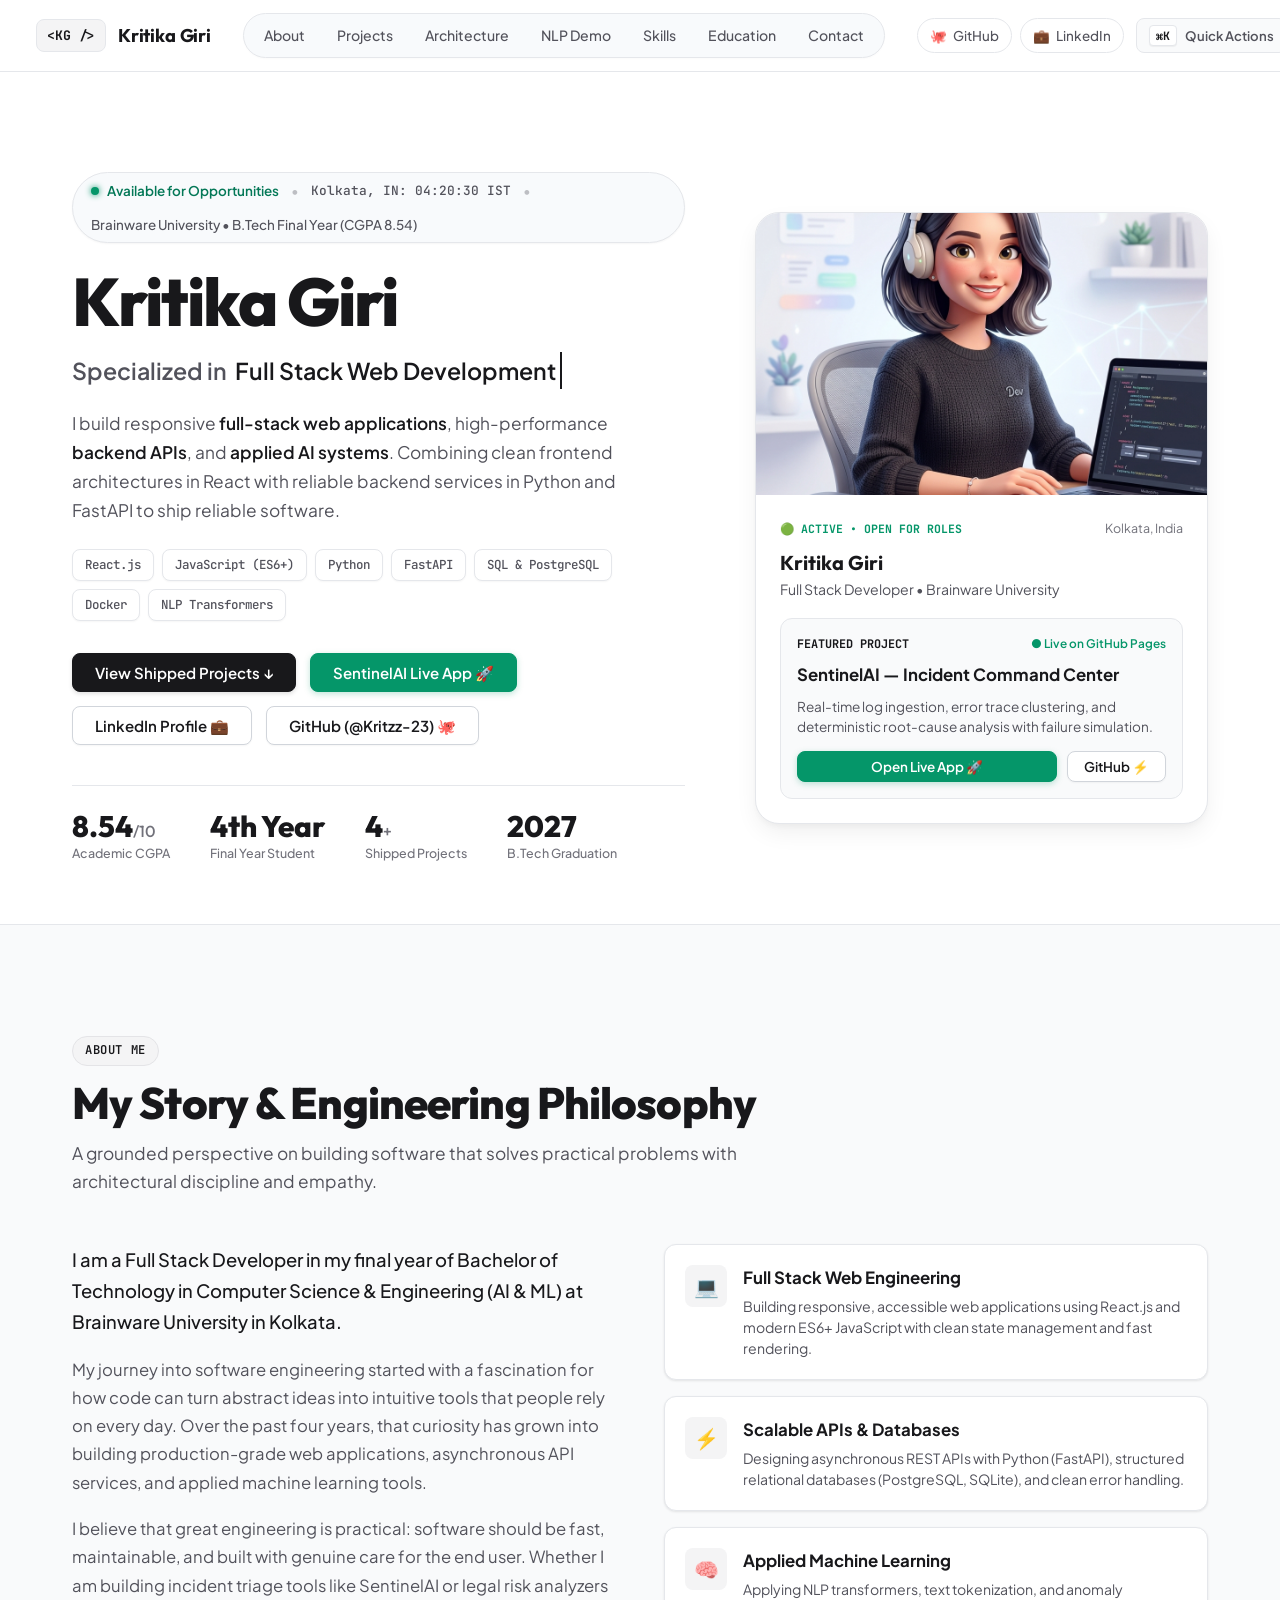
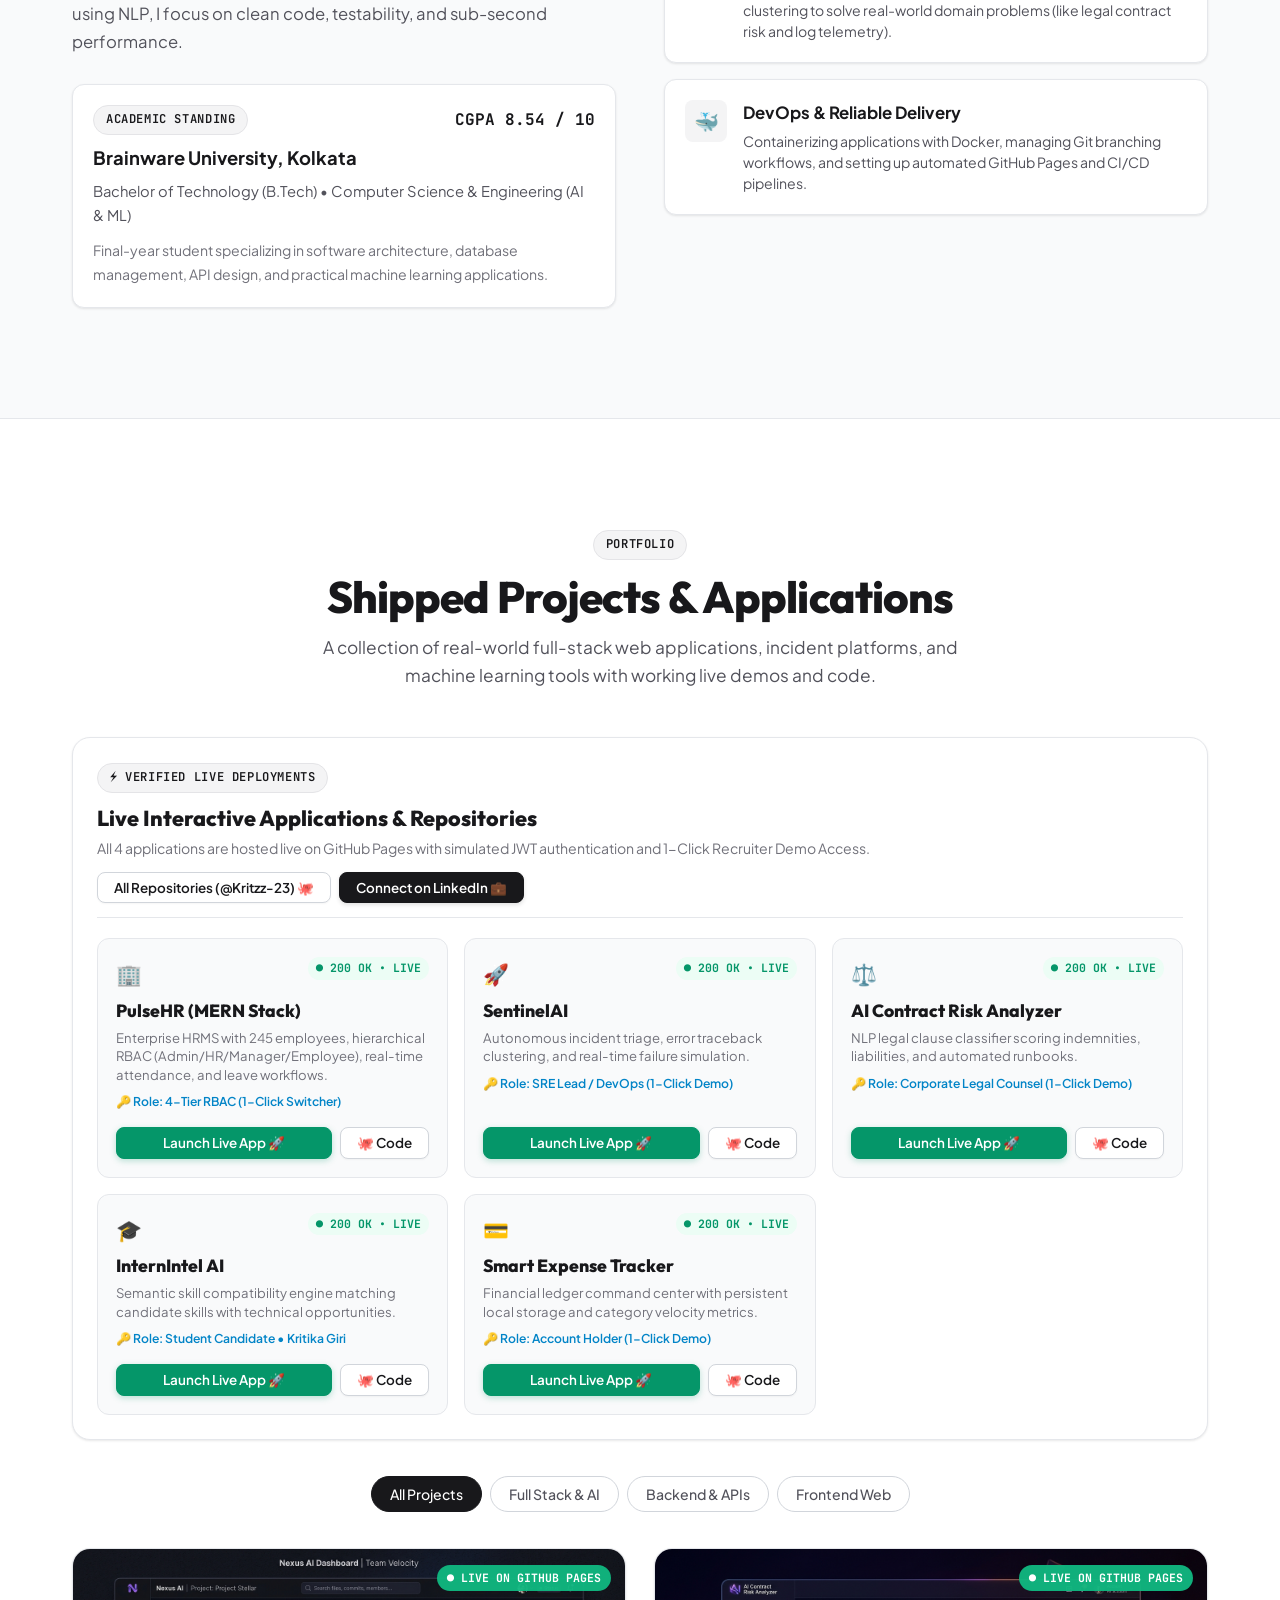
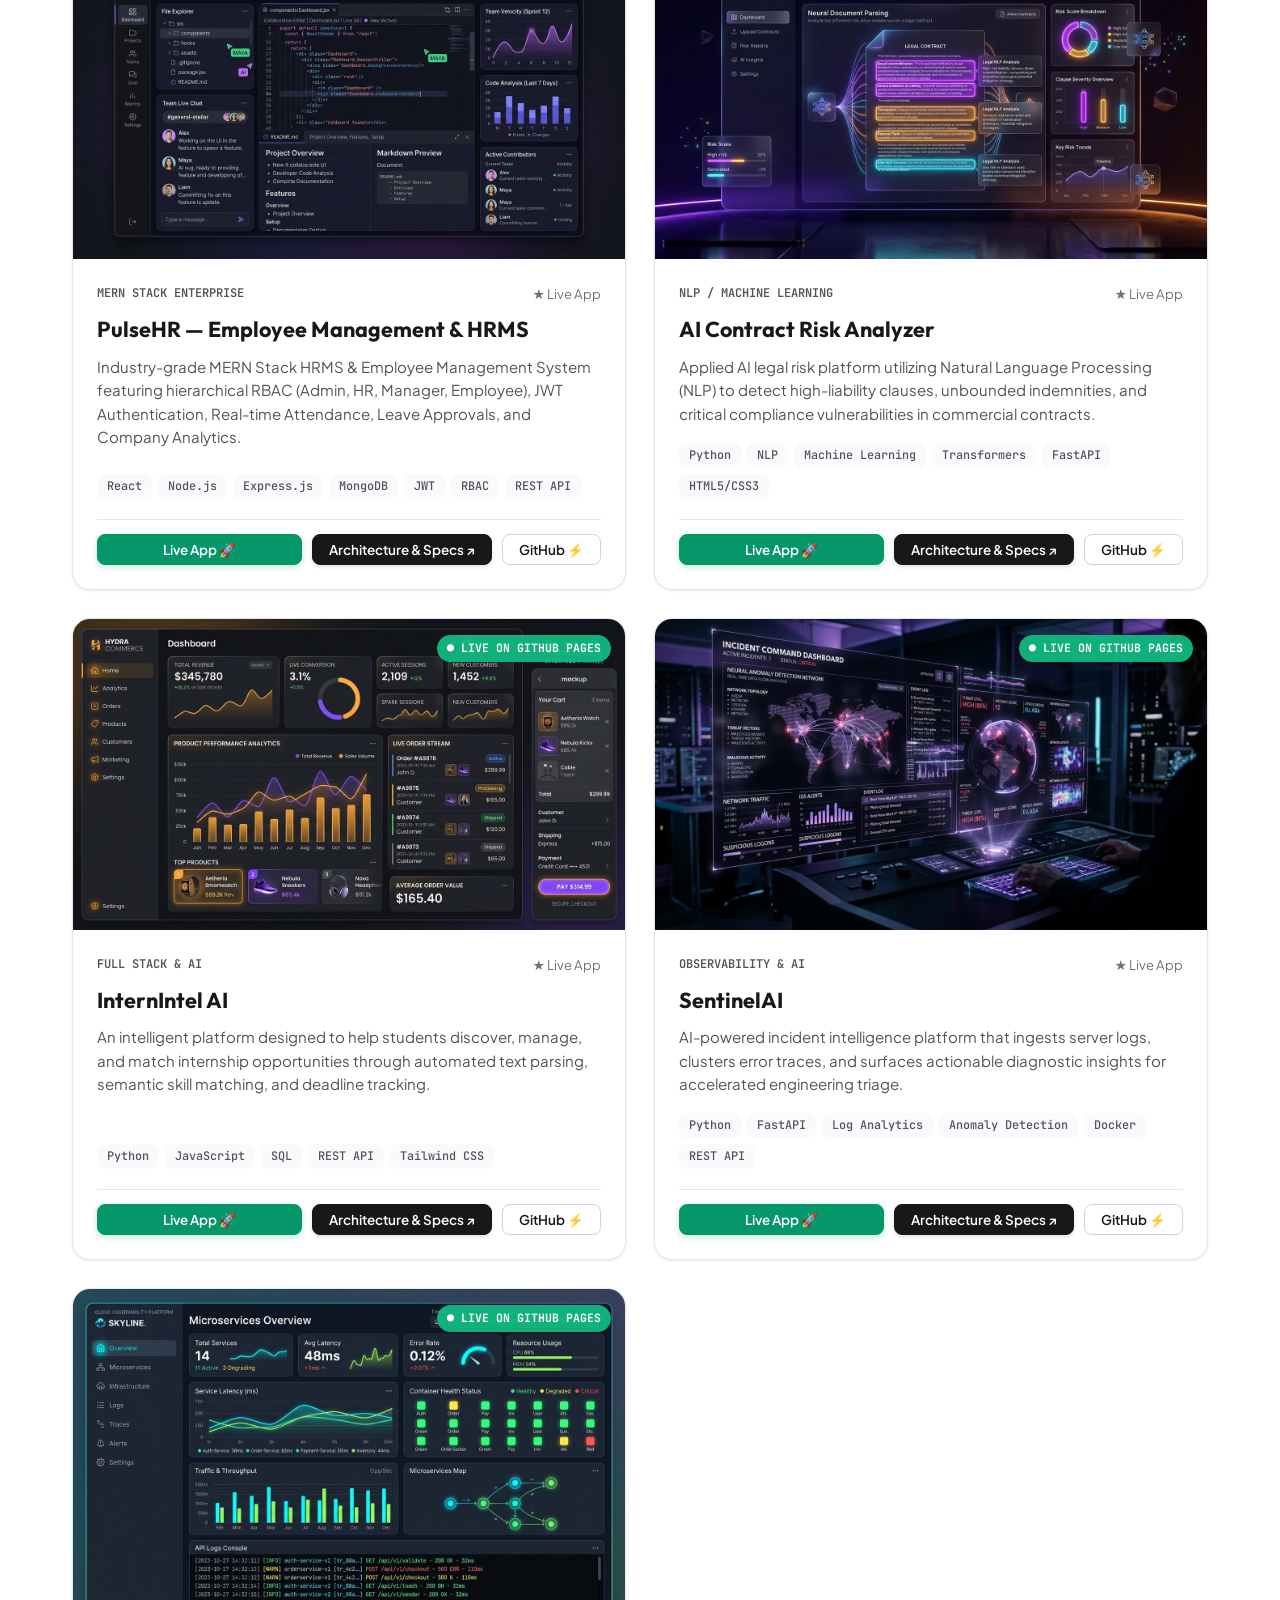
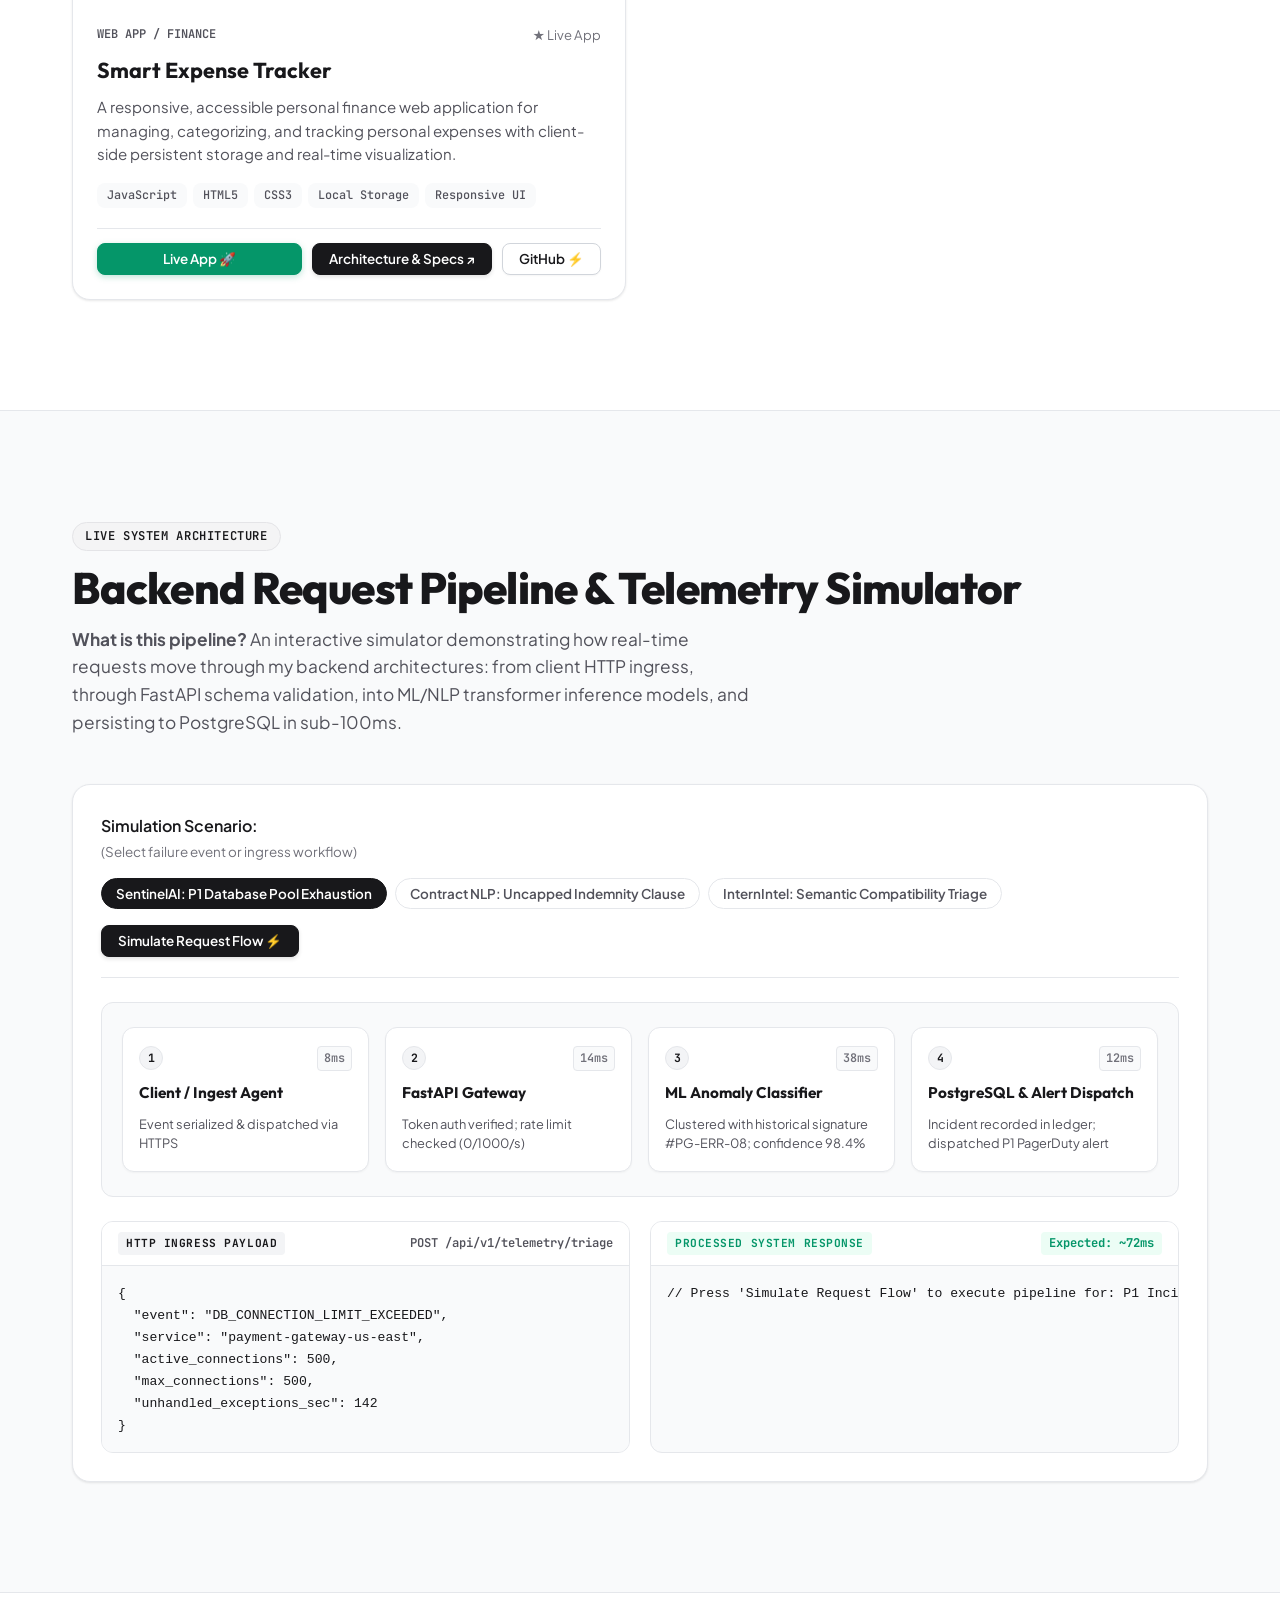
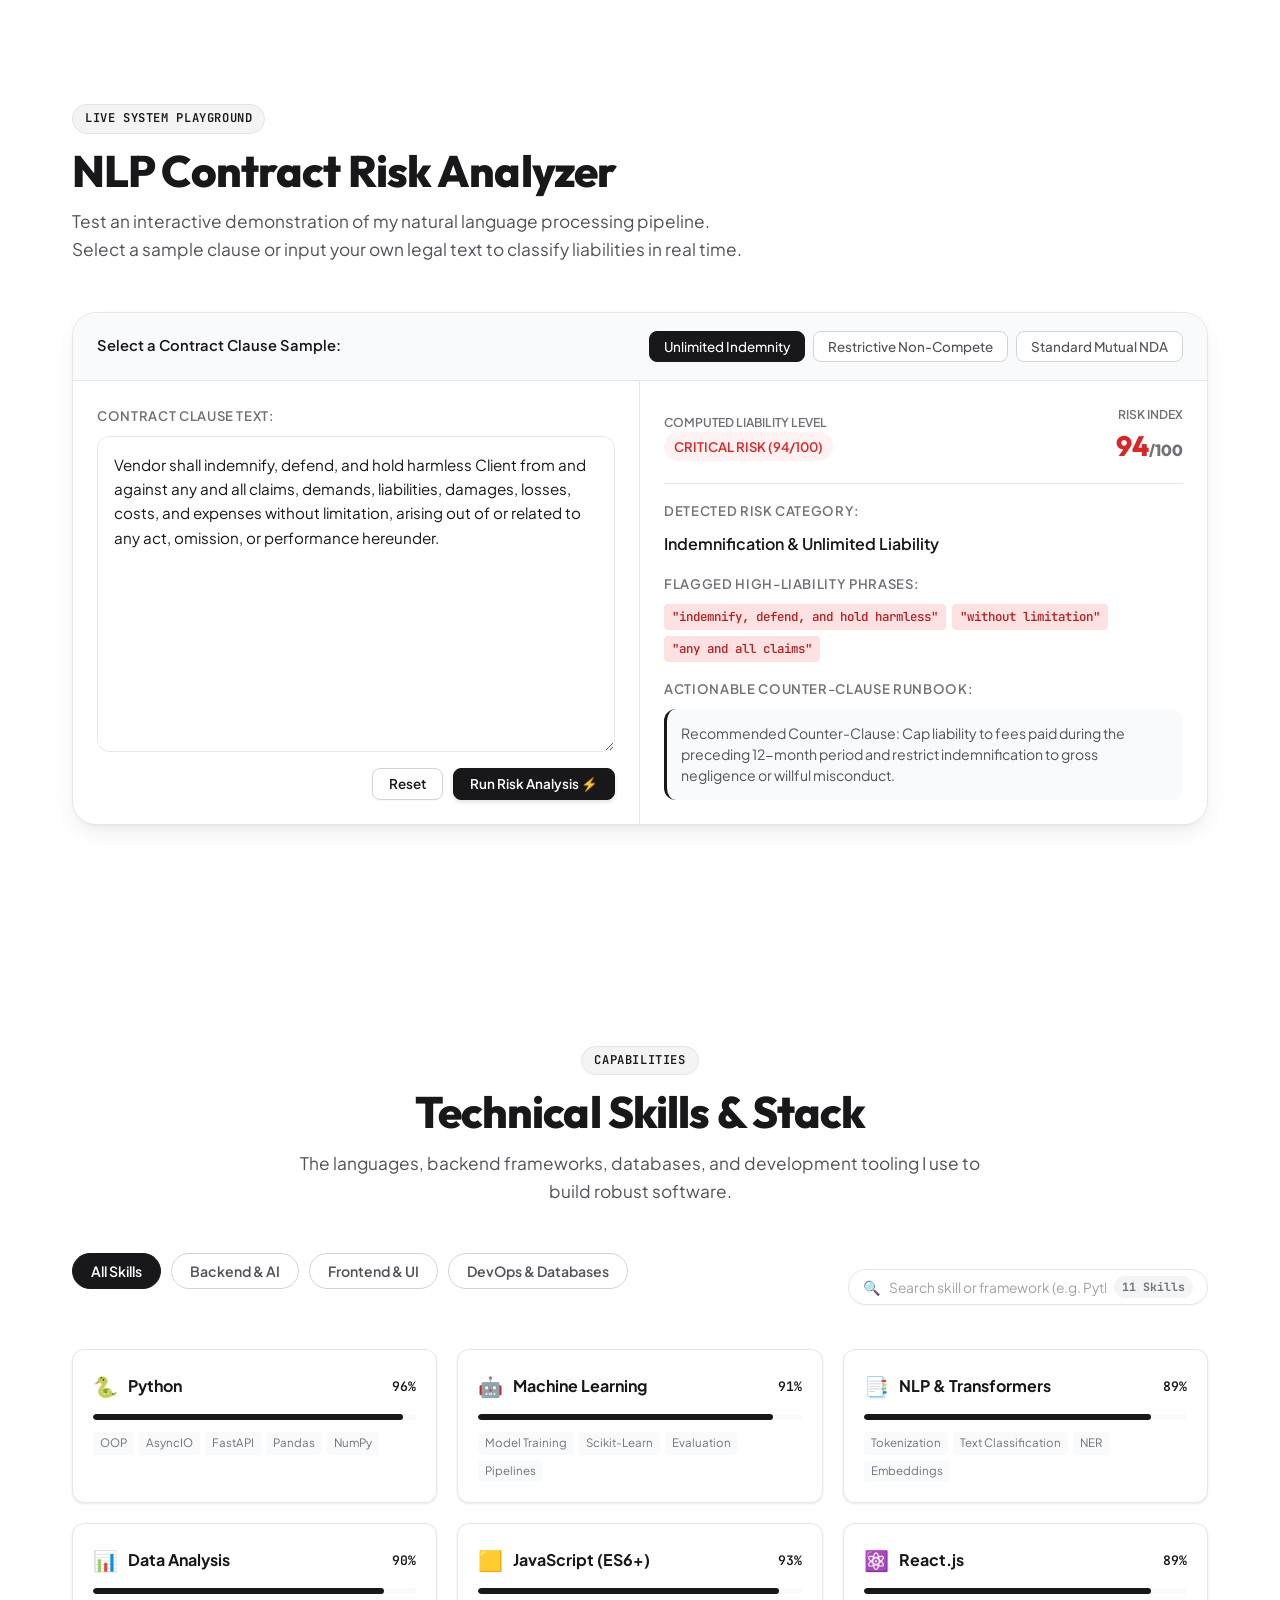
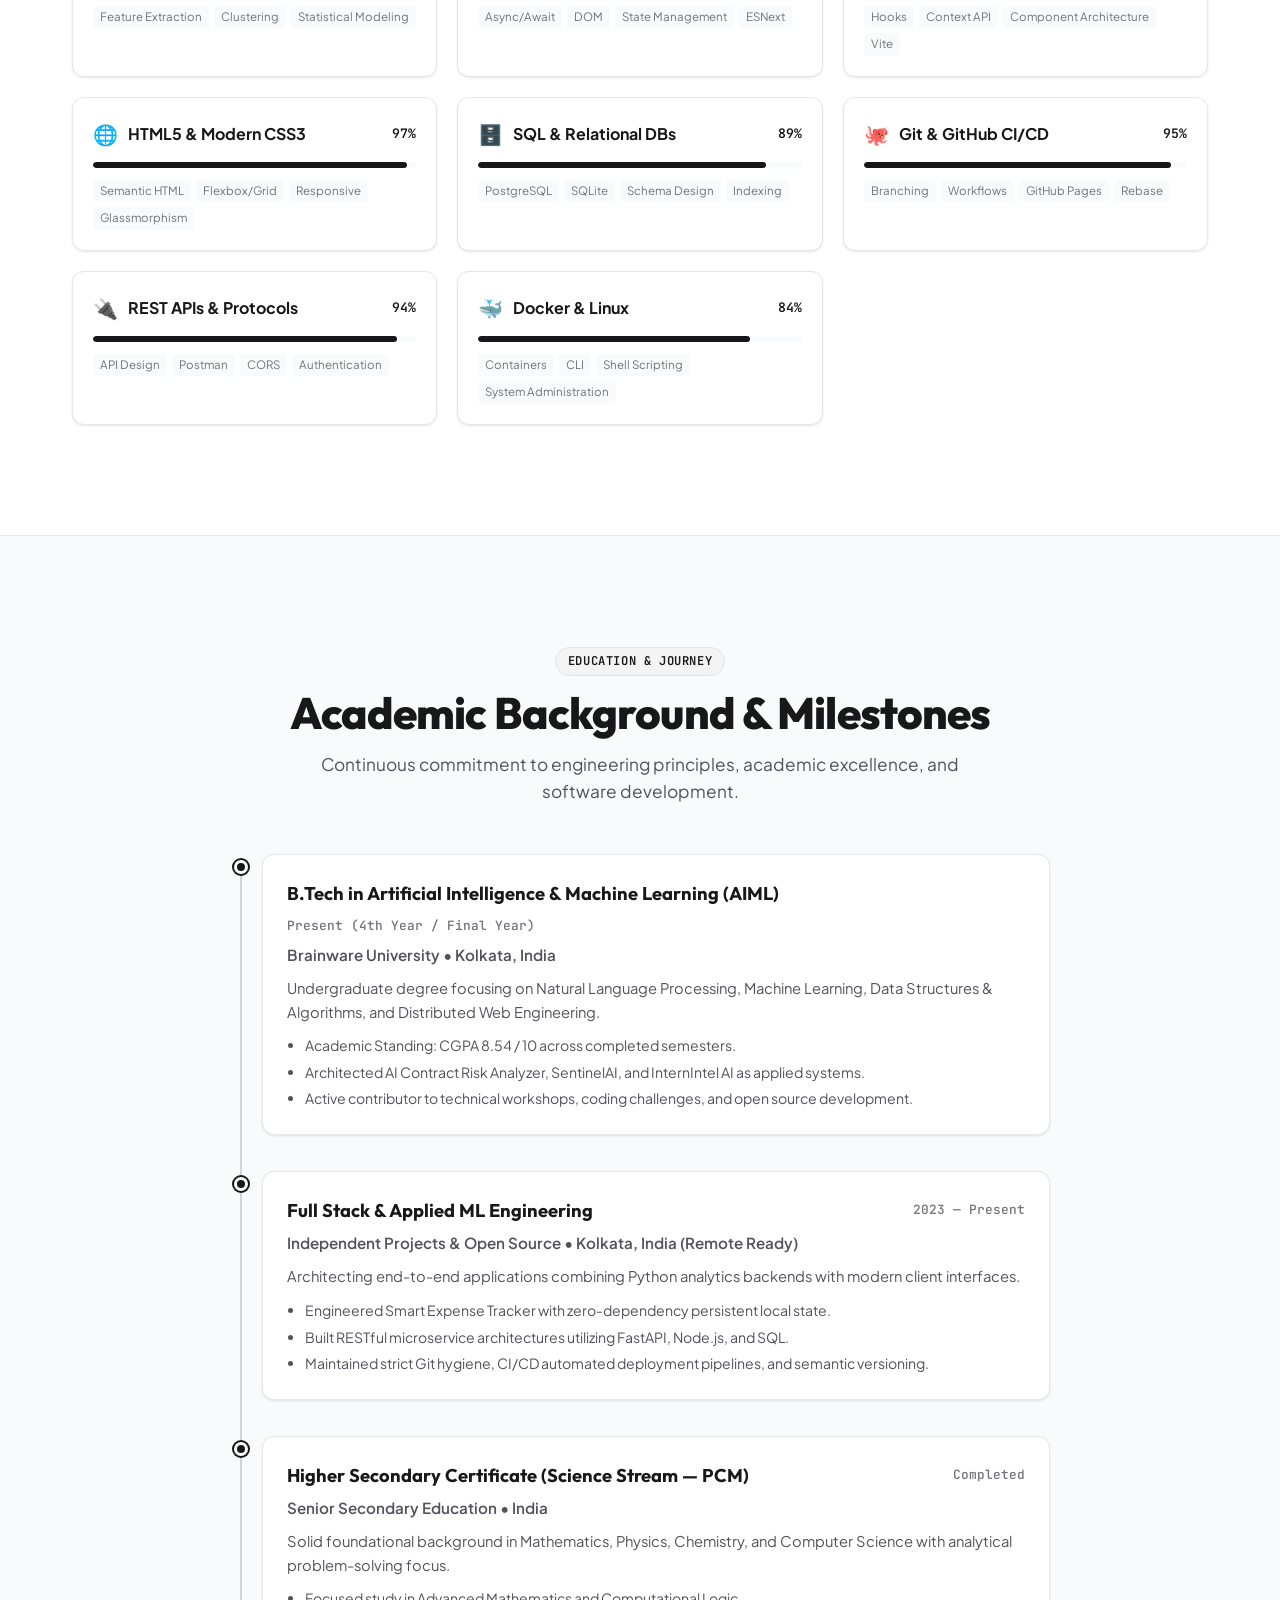
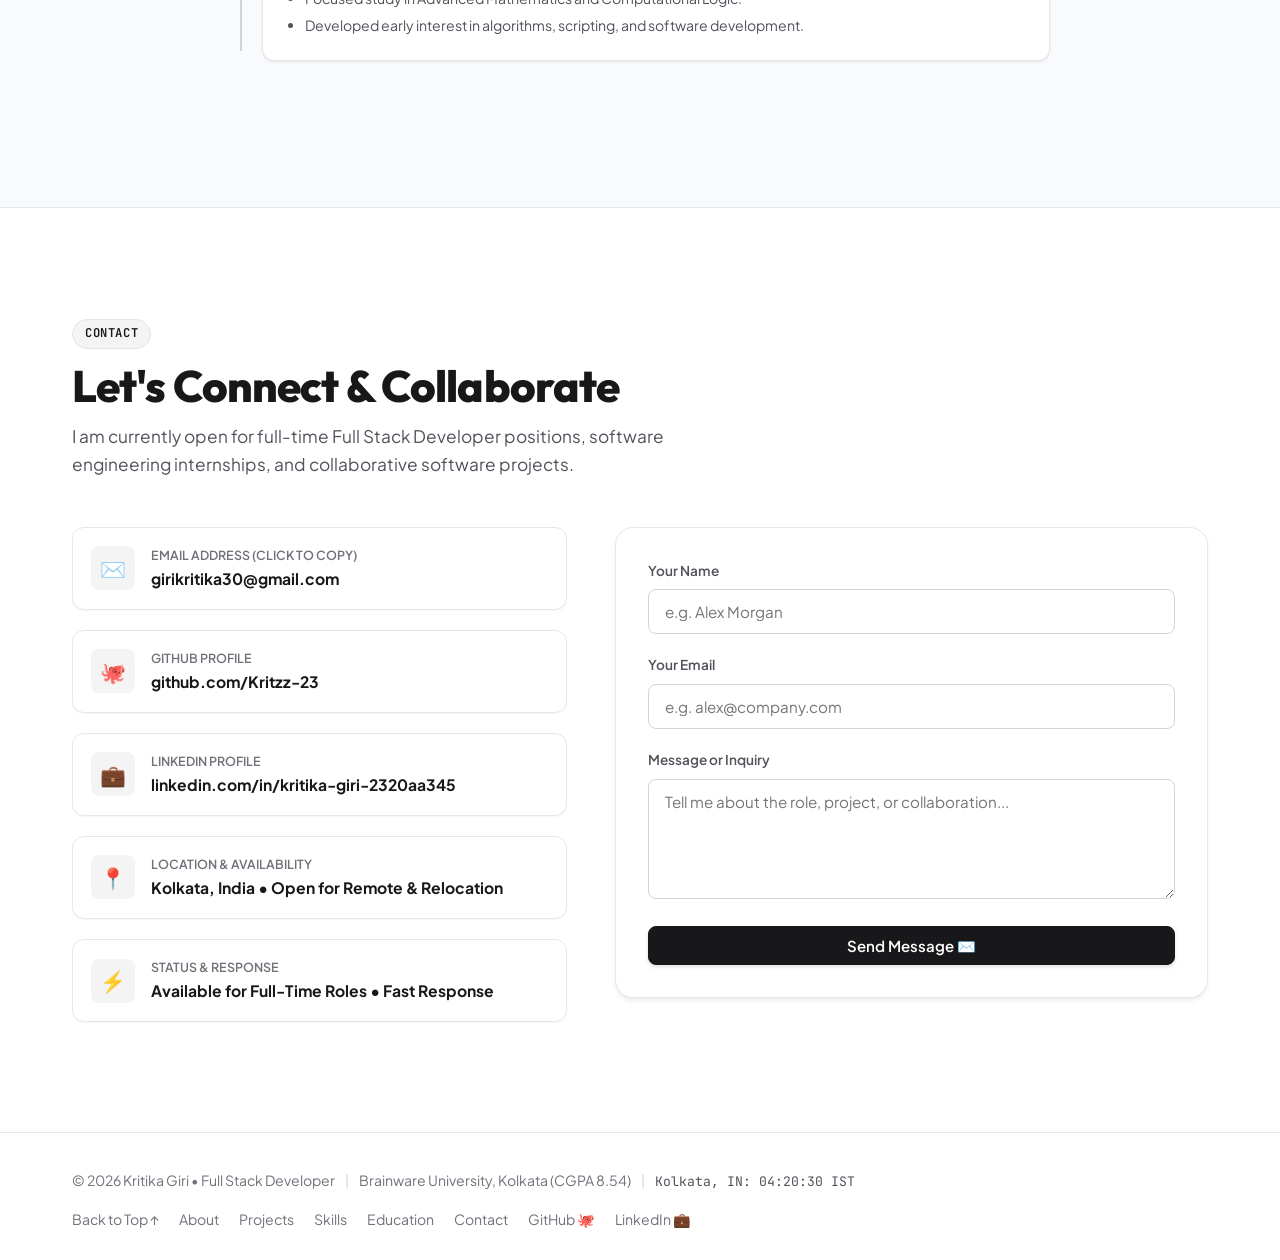
==== commit db8e5276: "feat: showcase PulseHR MERN Enterprise Employee Management platform in live projects directory" ====
--- a/index.html
+++ b/index.html
@@ -329,6 +329,31 @@
         </div>
 
         <div style="display: grid; grid-template-columns: repeat(auto-fit, minmax(260px, 1fr)); gap: 16px;">
+          <!-- Card 0: PulseHR MERN -->
+          <div style="background: var(--bg-subtle); border: 1px solid var(--border-subtle); border-radius: var(--radius-md); padding: 18px; display: flex; flex-direction: column; justify-content: space-between; gap: 12px;">
+            <div>
+              <div style="display: flex; justify-content: space-between; align-items: flex-start; margin-bottom: 6px;">
+                <span style="font-size: 1.3rem;">🏢</span>
+                <span style="font-family: var(--font-mono); font-size: 0.72rem; font-weight: 700; color: #059669; background: #ECFDF5; padding: 2px 8px; border-radius: 999px;">● 200 OK &bull; LIVE</span>
+              </div>
+              <h4 style="font-family: var(--font-heading); font-size: 1.1rem; font-weight: 800; color: var(--text-main);">PulseHR (MERN Stack)</h4>
+              <p style="font-size: 0.82rem; color: var(--text-muted); margin-top: 4px; line-height: 1.4;">
+                Enterprise HRMS with 245 employees, hierarchical RBAC (Admin/HR/Manager/Employee), real-time attendance, and leave workflows.
+              </p>
+              <div style="margin-top: 8px; font-size: 0.76rem; color: #0284C7; font-weight: 600;">
+                🔑 Role: 4-Tier RBAC (1-Click Switcher)
+              </div>
+            </div>
+            <div style="display: flex; gap: 8px; margin-top: 4px;">
+              <a href="https://kritzz-23.github.io/PulseHR-MERN/" target="_blank" rel="noopener noreferrer" class="btn btn-live btn-sm" style="flex: 1; text-align: center;">
+                Launch Live App 🚀
+              </a>
+              <a href="https://github.com/Kritzz-23/PulseHR-MERN" target="_blank" rel="noopener noreferrer" class="btn btn-secondary btn-sm" title="View GitHub Repository">
+                🐙 Code
+              </a>
+            </div>
+          </div>
+
           <!-- Card 1: SentinelAI -->
           <div style="background: var(--bg-subtle); border: 1px solid var(--border-subtle); border-radius: var(--radius-md); padding: 18px; display: flex; flex-direction: column; justify-content: space-between; gap: 12px;">
             <div>
@@ -441,6 +466,47 @@
 
       <!-- Projects Grid (Pre-rendered for instant zero-blank load, filtered by js/main.js) -->
       <div class="projects-grid" id="projects-container">
+        <!-- Project 0: PulseHR MERN -->
+        <div class="project-card" data-category="fullstack">
+          <div class="project-media-wrap">
+            <img src="assets/images/project-devflow.jpg" alt="PulseHR — Employee Management &amp; HRMS" loading="lazy">
+            <div class="project-badge-overlay">
+              <span class="featured-pill-tag" style="background: rgba(16, 185, 129, 0.95); color: #fff; padding: 4px 10px; border-radius: 999px;">
+                ● Live on GitHub Pages
+              </span>
+            </div>
+          </div>
+          <div class="project-body">
+            <div class="project-top-meta">
+              <span class="project-category">MERN Stack Enterprise</span>
+              <span class="project-stars">★ Live App</span>
+            </div>
+            <h3 class="project-title">PulseHR — Employee Management &amp; HRMS</h3>
+            <p class="project-desc">
+              Industry-grade MERN Stack HRMS managing 245 employees across 5 departments. Features 4-tier hierarchical RBAC (Admin, HR, Manager, Employee), real-time attendance, leave approval workflows, and company analytics.
+            </p>
+            <div class="project-stack">
+              <span class="tech-chip">React</span>
+              <span class="tech-chip">Node.js</span>
+              <span class="tech-chip">Express.js</span>
+              <span class="tech-chip">MongoDB</span>
+              <span class="tech-chip">JWT</span>
+              <span class="tech-chip">RBAC</span>
+            </div>
+            <div class="project-actions">
+              <a href="https://kritzz-23.github.io/PulseHR-MERN/" target="_blank" rel="noopener noreferrer" class="btn btn-live btn-sm" style="flex: 1;">
+                Live App 🚀
+              </a>
+              <button class="btn btn-primary btn-sm open-modal-btn" data-id="pulsehr-mern">
+                Architecture &amp; Specs ↗
+              </button>
+              <a href="https://github.com/Kritzz-23/PulseHR-MERN" target="_blank" rel="noopener noreferrer" class="btn btn-secondary btn-sm" title="View Repository on GitHub">
+                GitHub ⚡
+              </a>
+            </div>
+          </div>
+        </div>
+
         <!-- Project 1: AI Contract Risk Analyzer -->
         <div class="project-card" data-category="fullstack">
           <div class="project-media-wrap">
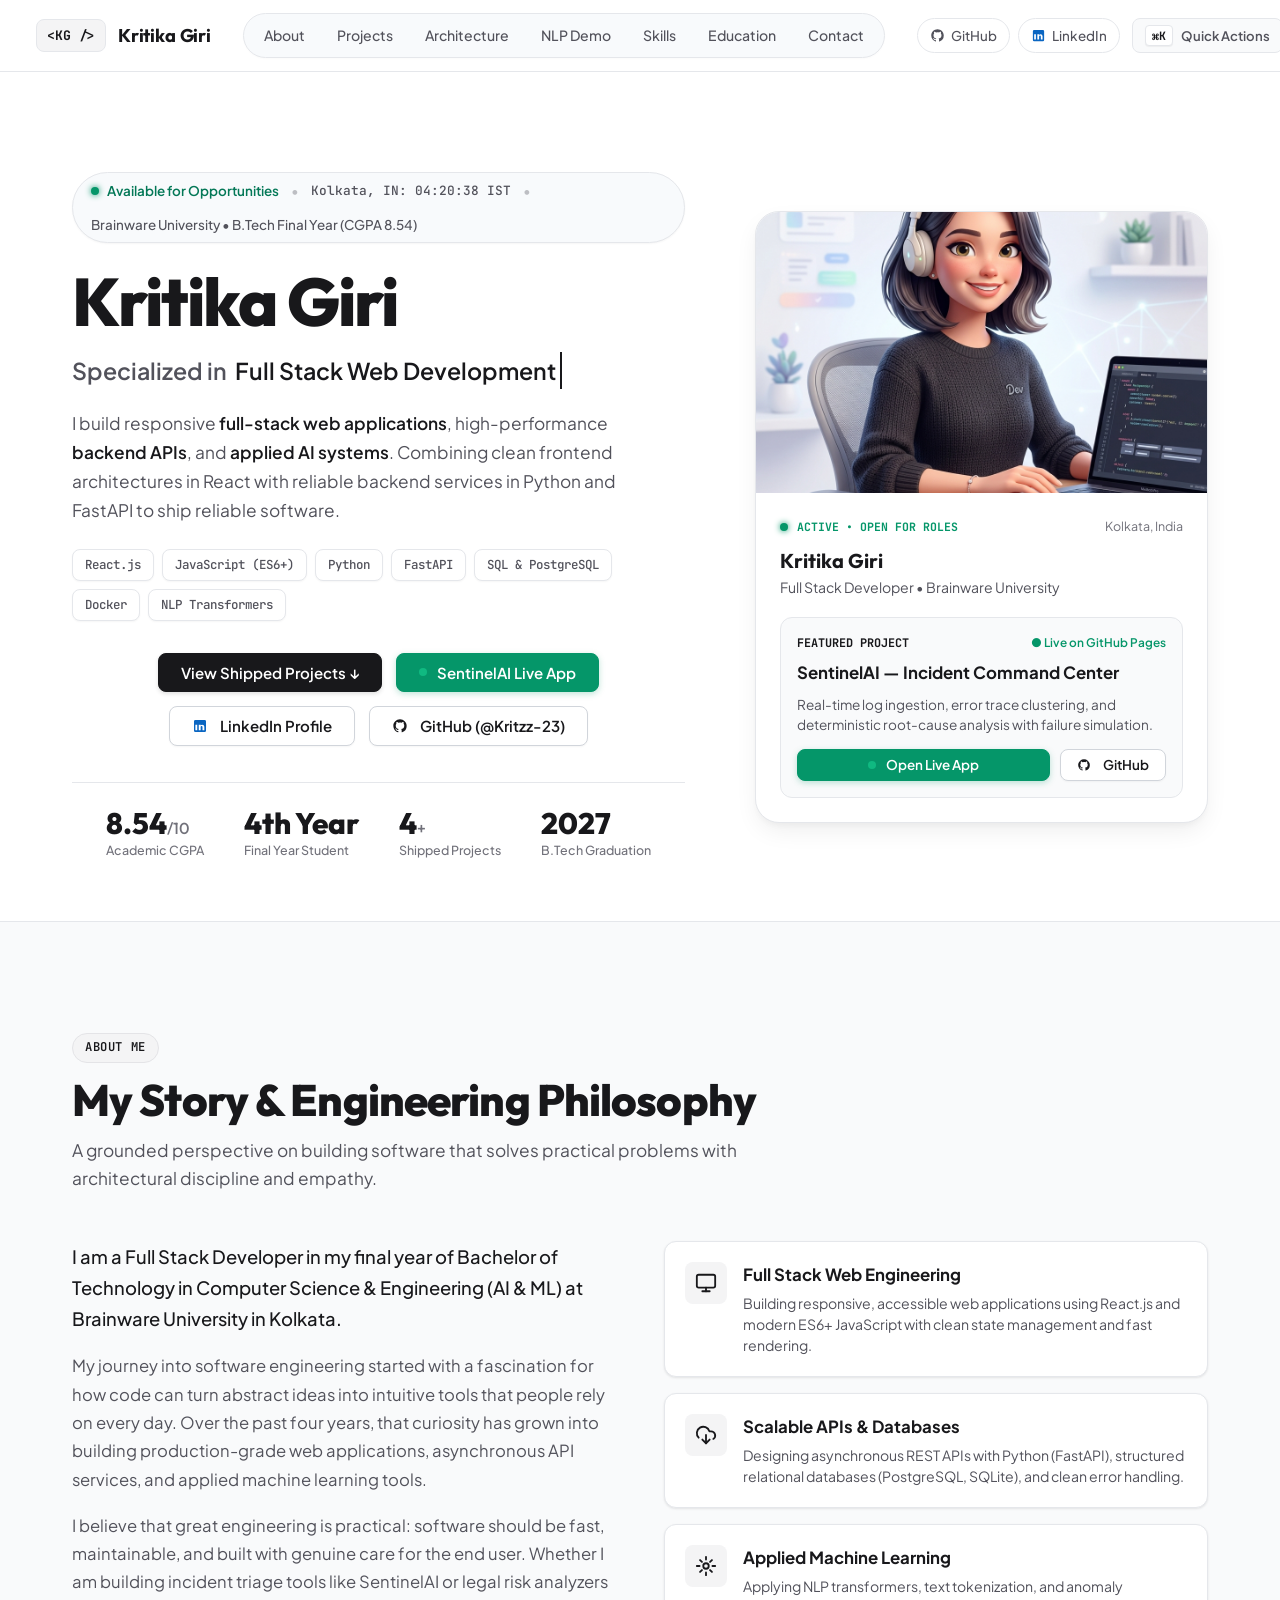
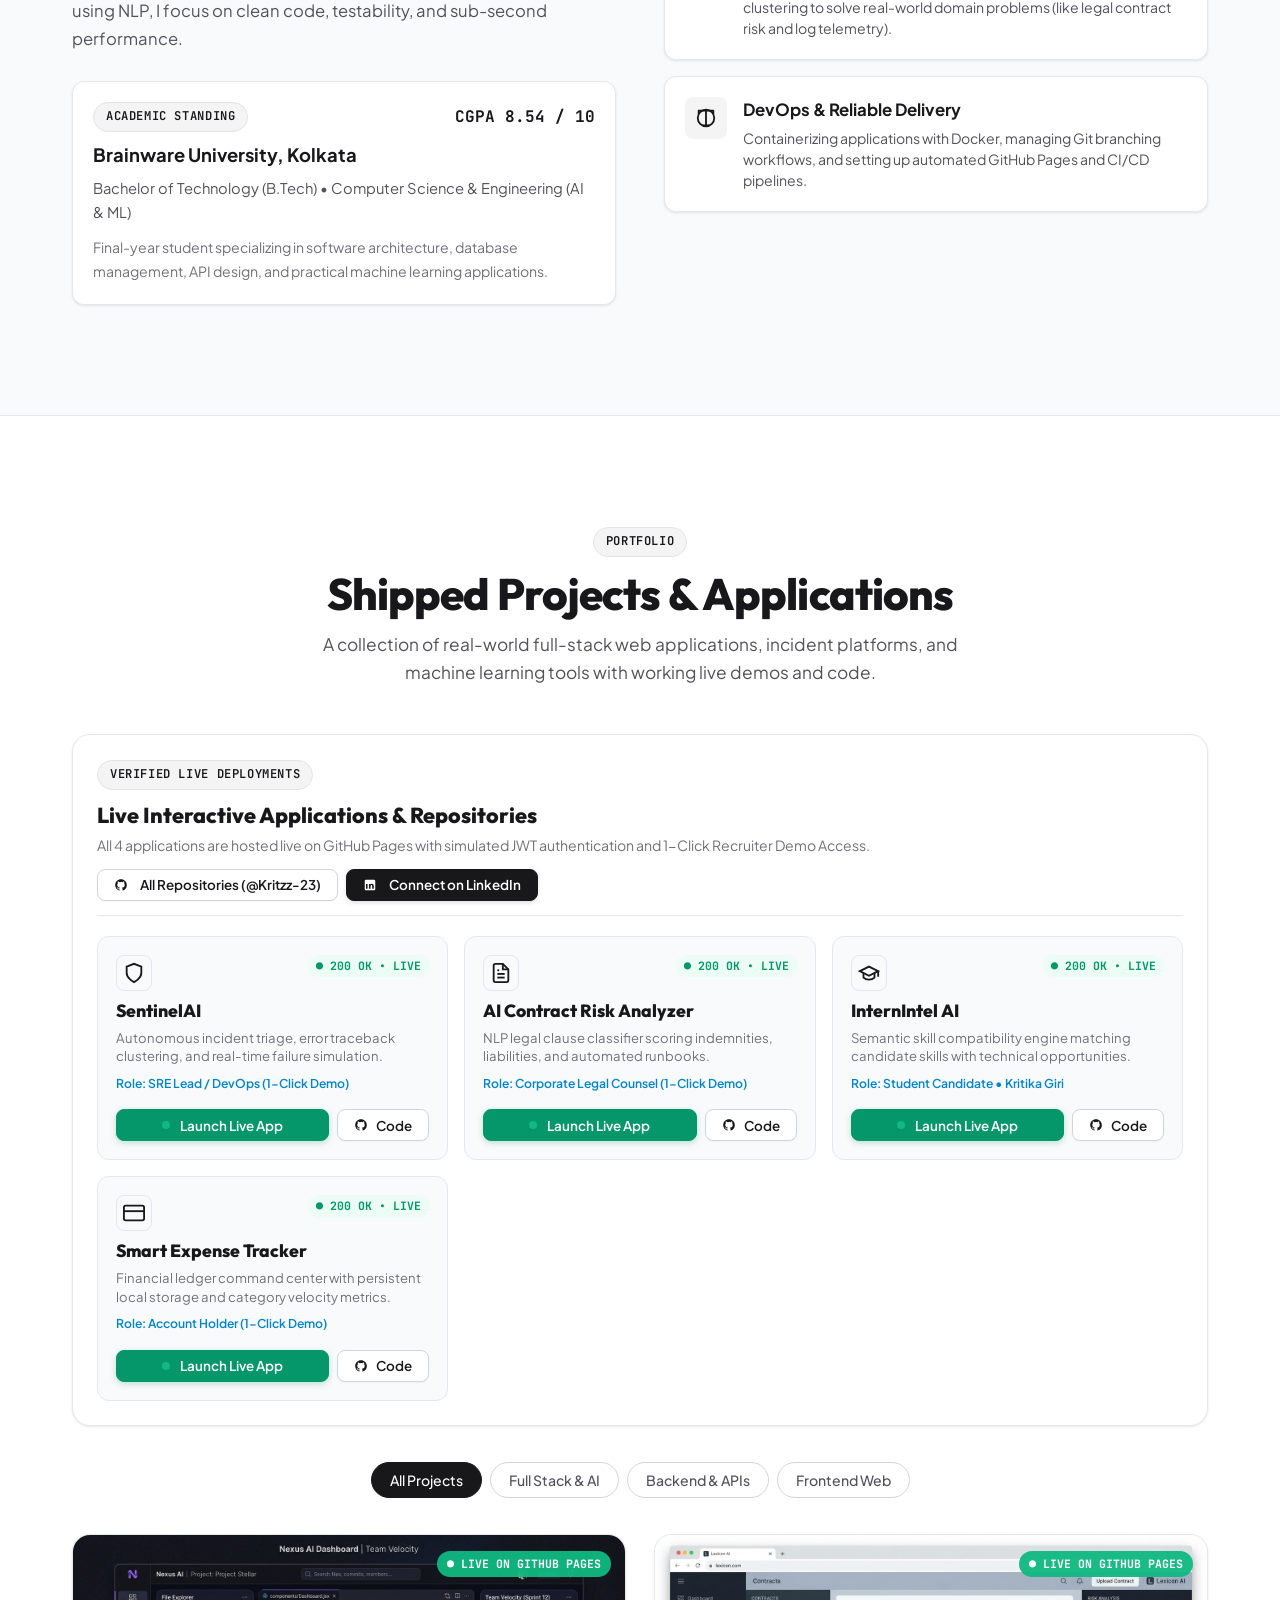
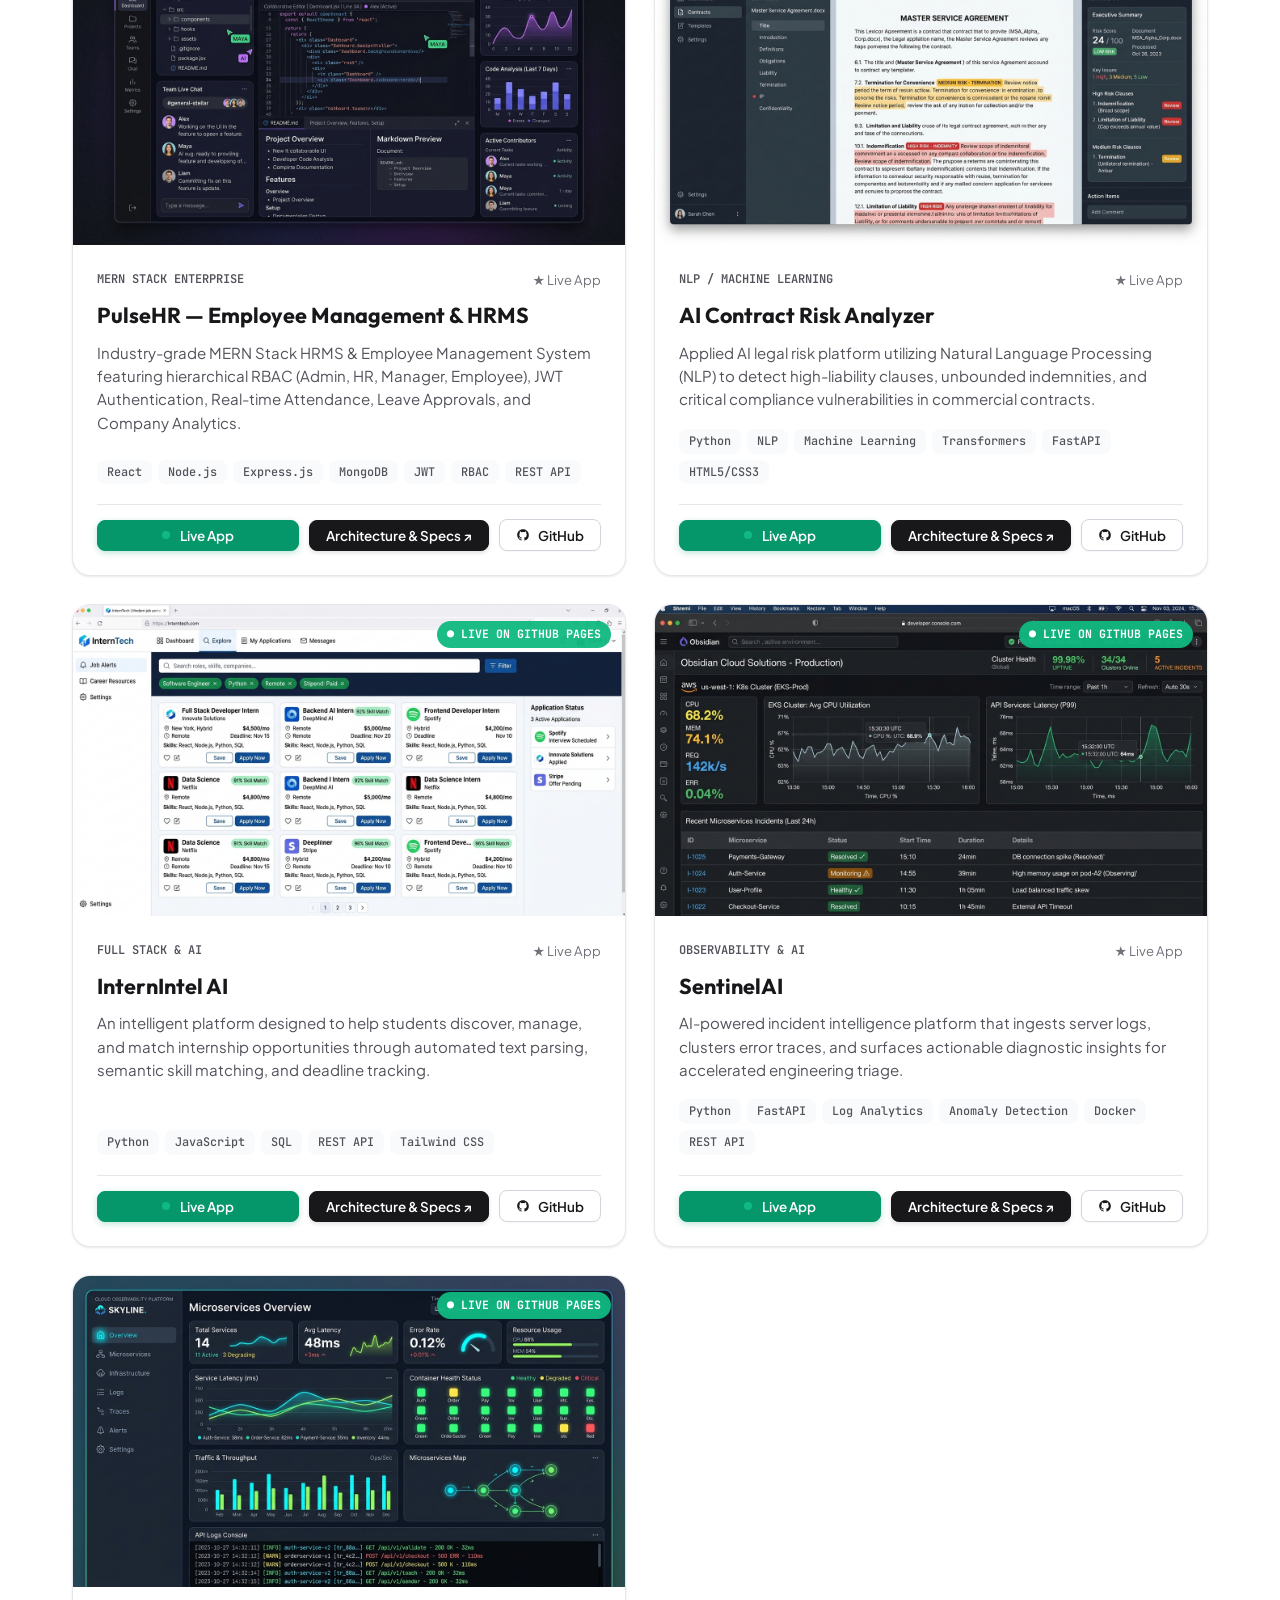
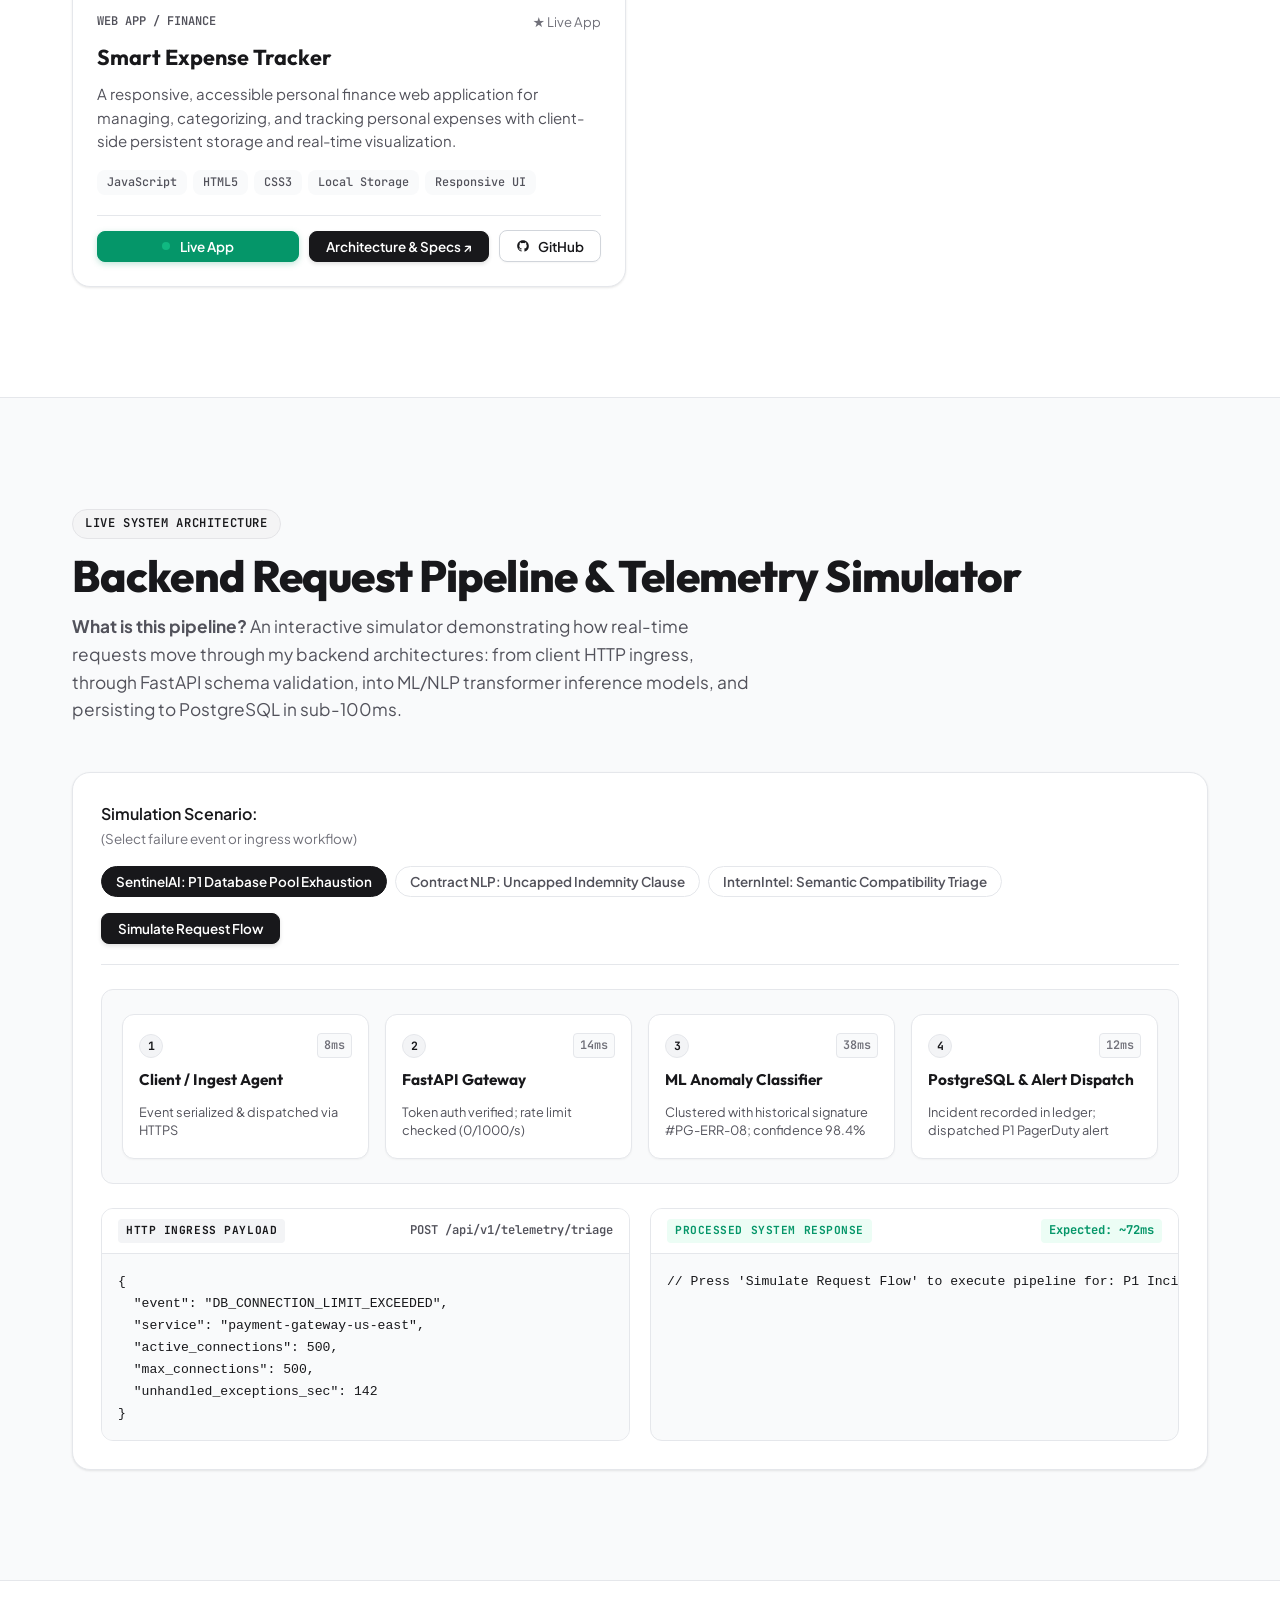
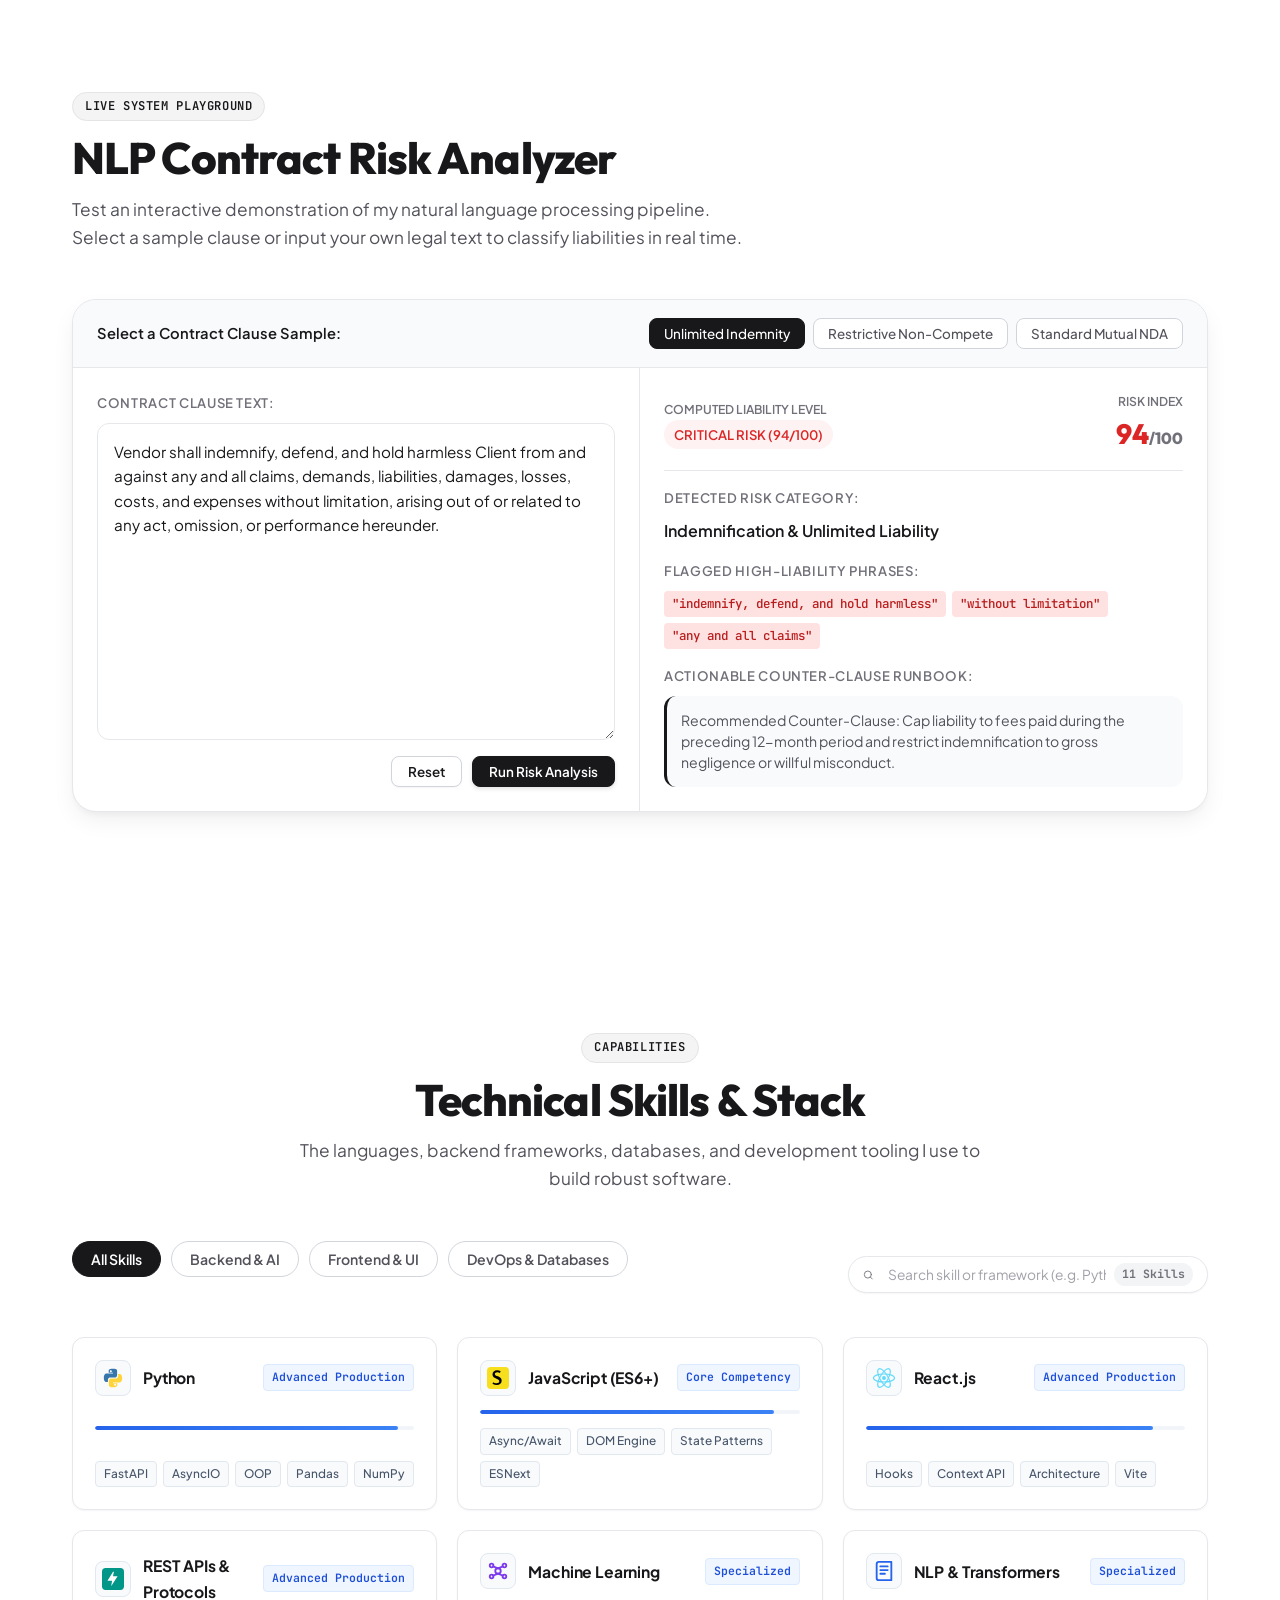
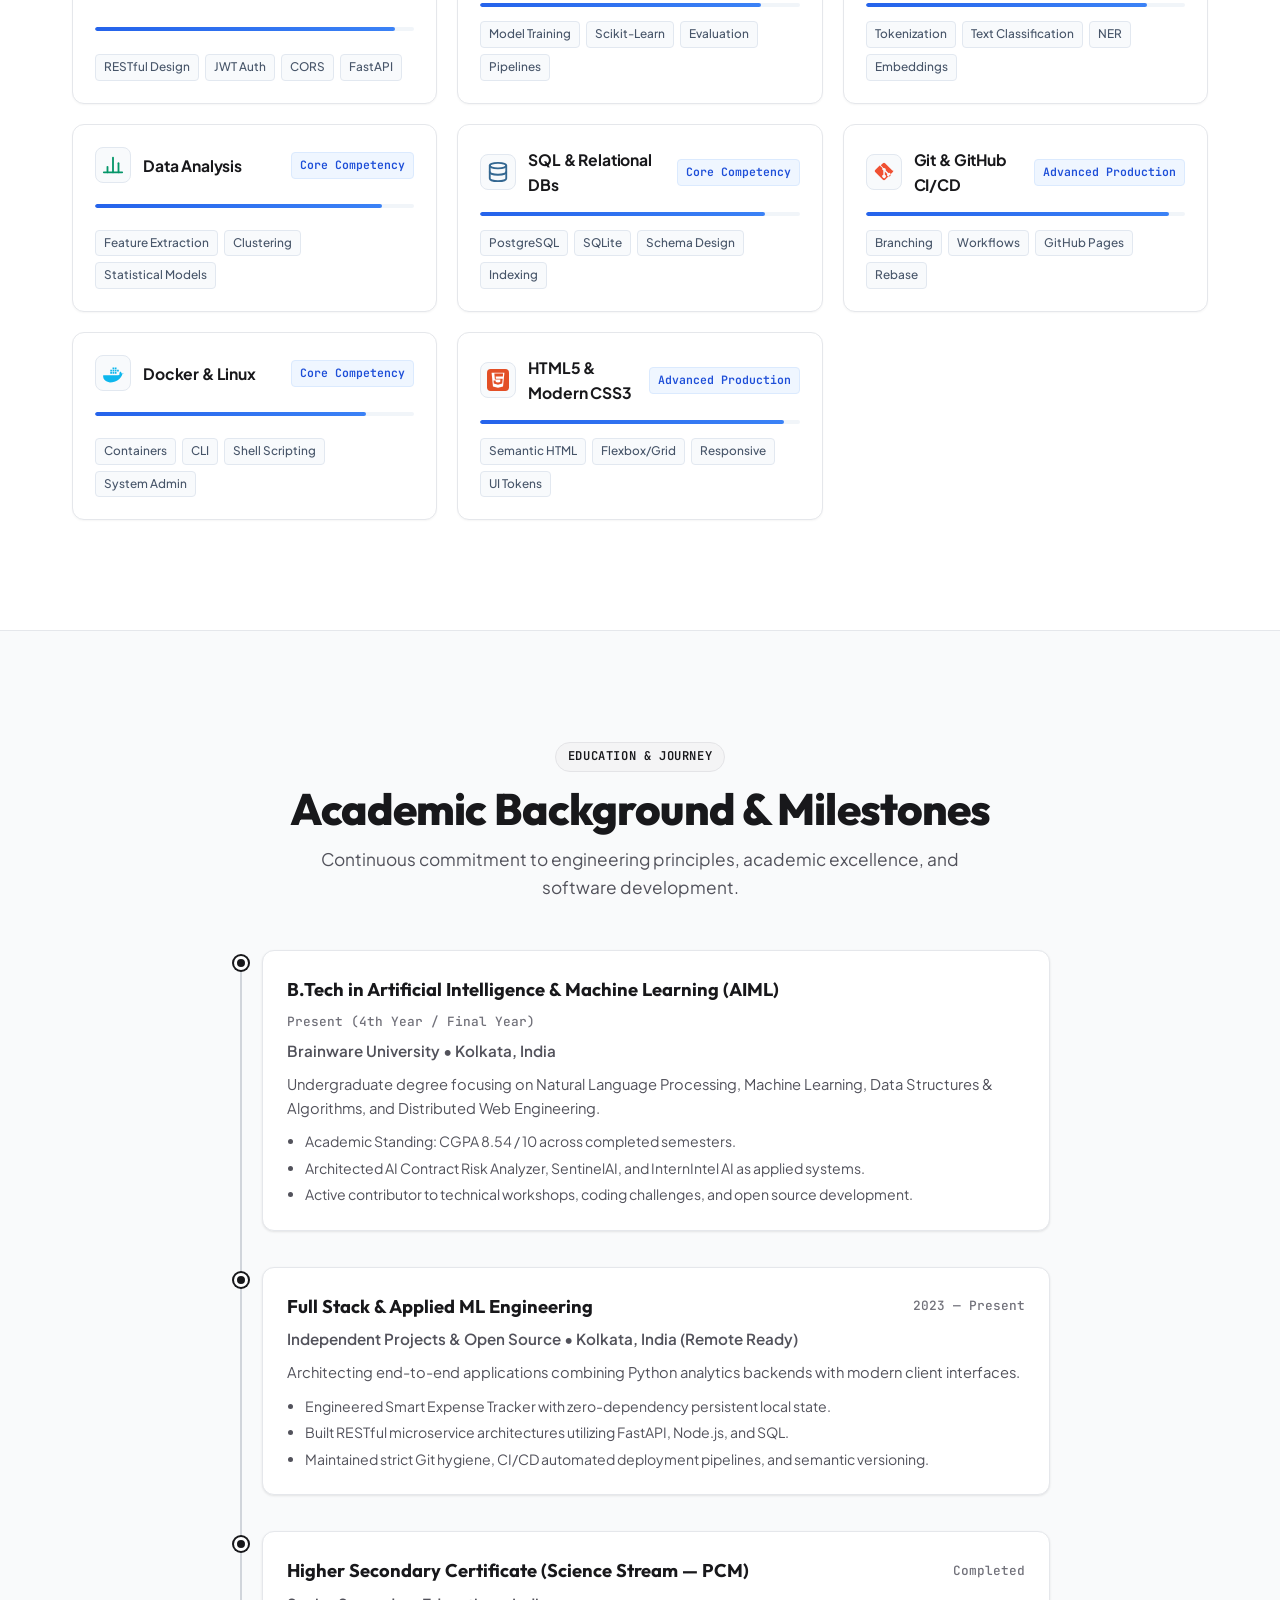
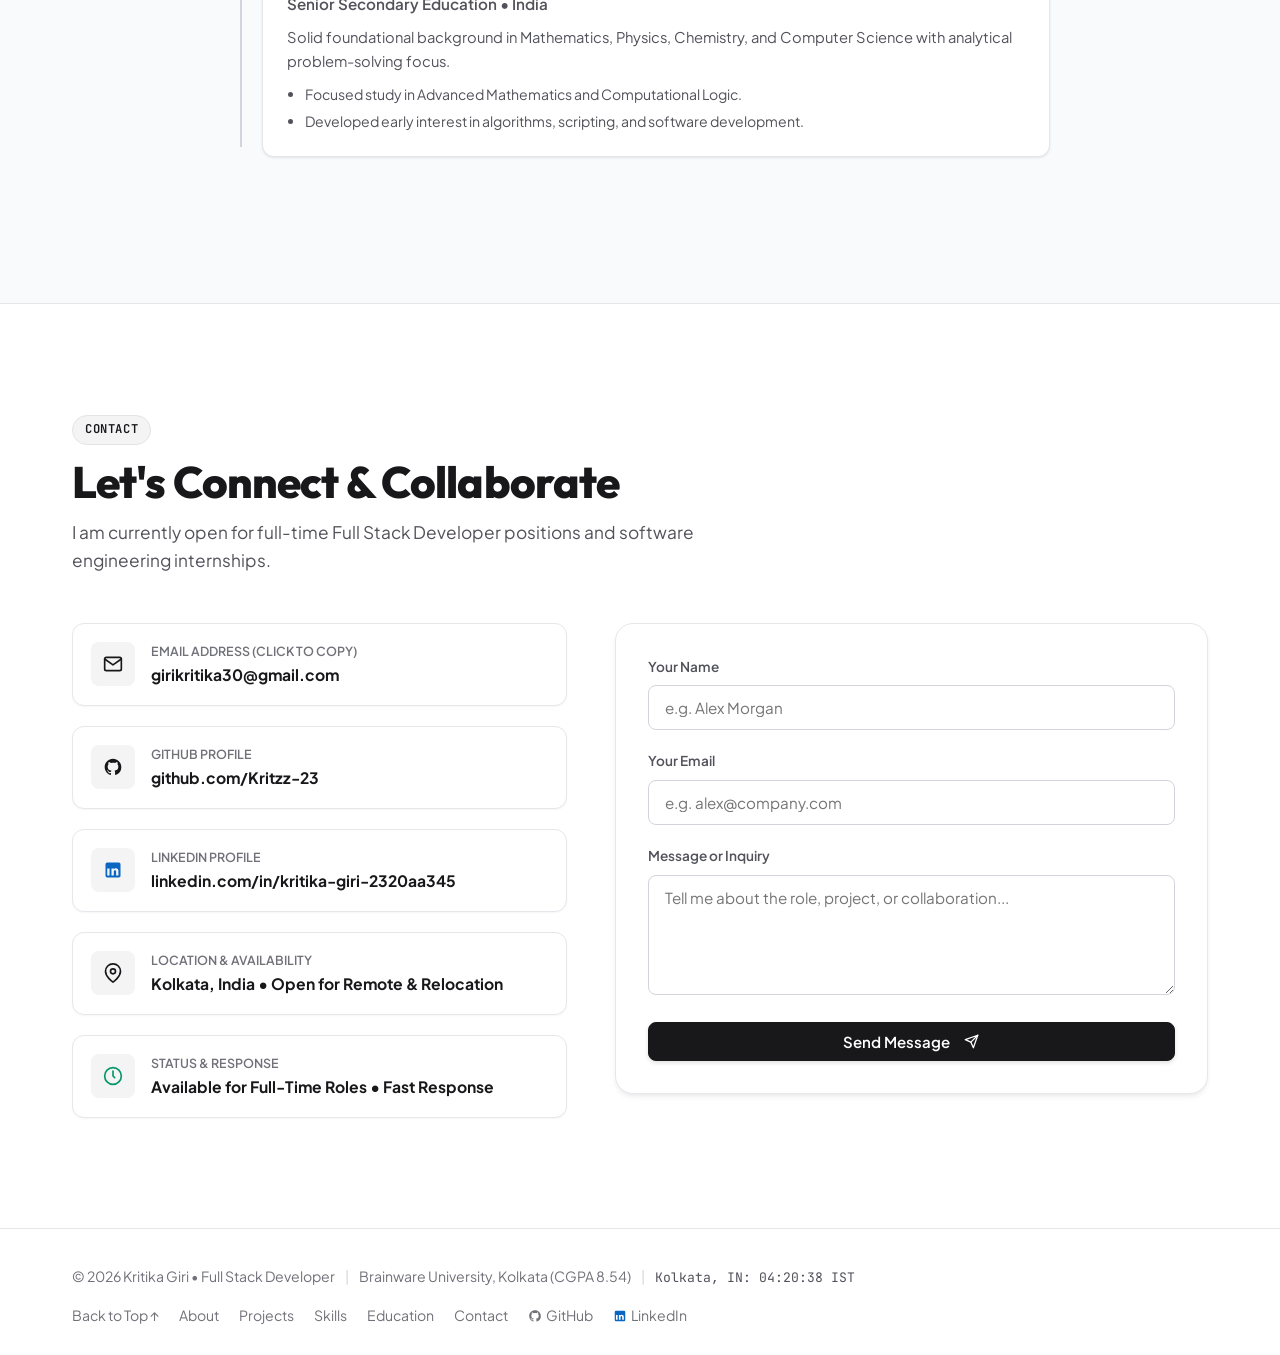
==== commit a8b5e2d6: "feat: center hero buttons with official logos, realistic project thumbnails, professional skills tie" ====
--- a/index.html
+++ b/index.html
@@ -63,11 +63,11 @@
       <div class="header-actions">
         <div class="social-links-group">
           <a href="https://github.com/Kritzz-23" target="_blank" rel="noopener noreferrer" class="nav-social-btn" title="GitHub Profile (@Kritzz-23)" aria-label="GitHub">
-            <span class="nav-btn-icon">🐙</span>
+            <svg width="15" height="15" viewBox="0 0 24 24" fill="currentColor" style="vertical-align: -2px;"><path d="M12 2C6.477 2 2 6.484 2 12.017c0 4.425 2.865 8.18 6.839 9.504.5.092.682-.217.682-.483 0-.237-.008-.868-.013-1.703-2.782.605-3.369-1.343-3.369-1.343-.454-1.158-1.11-1.466-1.11-1.466-.908-.62.069-.608.069-.608 1.003.07 1.53 1.032 1.53 1.032.892 1.53 2.341 1.088 2.91.832.092-.647.35-1.088.636-1.338-2.22-.253-4.555-1.113-4.555-4.951 0-1.093.39-1.988 1.029-2.688-.103-.253-.446-1.272.098-2.65 0 0 .84-.27 2.75 1.026A9.564 9.564 0 0 1 12 6.844c.85.004 1.705.115 2.504.337 1.909-1.296 2.747-1.027 2.747-1.027.546 1.379.202 2.398.1 2.651.64.7 1.028 1.595 1.028 2.688 0 3.848-2.339 4.695-4.566 4.943.359.309.678.92.678 1.855 0 1.338-.012 2.419-.012 2.747 0 .268.18.58.688.482A10.019 10.019 0 0 0 22 12.017C22 6.484 17.522 2 12 2Z"/></svg>
             <span class="nav-btn-text">GitHub</span>
           </a>
           <a href="https://www.linkedin.com/in/kritika-giri-2320aa345/" target="_blank" rel="noopener noreferrer" class="nav-social-btn" title="LinkedIn Profile" aria-label="LinkedIn">
-            <span class="nav-btn-icon">💼</span>
+            <svg width="15" height="15" viewBox="0 0 24 24" fill="#0A66C2" style="vertical-align: -2px;"><path d="M19 3a2 2 0 0 1 2 2v14a2 2 0 0 1-2 2H5a2 2 0 0 1-2-2V5a2 2 0 0 1 2-2h14m-.5 15.5v-5.3a3.26 3.26 0 0 0-3.26-3.26c-.85 0-1.84.52-2.28 1.3v-1.11h-2.79v8.37h2.79v-4.93c0-.77.62-1.4 1.39-1.4a1.4 1.4 0 0 1 1.4 1.4v4.93h2.75M6.46 8.76c-.97 0-1.75-.79-1.75-1.76s.78-1.76 1.75-1.76 1.75.79 1.75 1.76-.78 1.76-1.75 1.76m1.39 9.74v-8.37H5.07v8.37h2.78Z"/></svg>
             <span class="nav-btn-text">LinkedIn</span>
           </a>
         </div>
@@ -135,13 +135,16 @@
               View Shipped Projects ↓
             </a>
             <a href="https://kritzz-23.github.io/SentinelAI/" target="_blank" rel="noopener noreferrer" class="btn btn-live">
-              SentinelAI Live App 🚀
+              <span class="live-pulse-dot"></span>
+              SentinelAI Live App
             </a>
             <a href="https://www.linkedin.com/in/kritika-giri-2320aa345/" target="_blank" rel="noopener noreferrer" class="btn btn-secondary">
-              LinkedIn Profile 💼
+              <svg width="16" height="16" viewBox="0 0 24 24" fill="#0A66C2" style="vertical-align: -2px; margin-right: 4px;"><path d="M19 3a2 2 0 0 1 2 2v14a2 2 0 0 1-2 2H5a2 2 0 0 1-2-2V5a2 2 0 0 1 2-2h14m-.5 15.5v-5.3a3.26 3.26 0 0 0-3.26-3.26c-.85 0-1.84.52-2.28 1.3v-1.11h-2.79v8.37h2.79v-4.93c0-.77.62-1.4 1.39-1.4a1.4 1.4 0 0 1 1.4 1.4v4.93h2.75M6.46 8.76c-.97 0-1.75-.79-1.75-1.76s.78-1.76 1.75-1.76 1.75.79 1.75 1.76-.78 1.76-1.75 1.76m1.39 9.74v-8.37H5.07v8.37h2.78Z"/></svg>
+              LinkedIn Profile
             </a>
             <a href="https://github.com/Kritzz-23" target="_blank" rel="noopener noreferrer" class="btn btn-secondary">
-              GitHub (@Kritzz-23) 🐙
+              <svg width="16" height="16" viewBox="0 0 24 24" fill="currentColor" style="vertical-align: -2px; margin-right: 4px;"><path d="M12 2C6.477 2 2 6.484 2 12.017c0 4.425 2.865 8.18 6.839 9.504.5.092.682-.217.682-.483 0-.237-.008-.868-.013-1.703-2.782.605-3.369-1.343-3.369-1.343-.454-1.158-1.11-1.466-1.11-1.466-.908-.62.069-.608.069-.608 1.003.07 1.53 1.032 1.53 1.032.892 1.53 2.341 1.088 2.91.832.092-.647.35-1.088.636-1.338-2.22-.253-4.555-1.113-4.555-4.951 0-1.093.39-1.988 1.029-2.688-.103-.253-.446-1.272.098-2.65 0 0 .84-.27 2.75 1.026A9.564 9.564 0 0 1 12 6.844c.85.004 1.705.115 2.504.337 1.909-1.296 2.747-1.027 2.747-1.027.546 1.379.202 2.398.1 2.651.64.7 1.028 1.595 1.028 2.688 0 3.848-2.339 4.695-4.566 4.943.359.309.678.92.678 1.855 0 1.338-.012 2.419-.012 2.747 0 .268.18.58.688.482A10.019 10.019 0 0 0 22 12.017C22 6.484 17.522 2 12 2Z"/></svg>
+              GitHub (@Kritzz-23)
             </a>
           </div>
 
@@ -174,7 +177,7 @@
             </div>
             <div class="spotlight-card-body">
               <div class="spotlight-header-meta">
-                <span class="featured-pill-tag">🟢 ACTIVE &bull; OPEN FOR ROLES</span>
+                <span class="featured-pill-tag"><span class="status-dot" style="display:inline-block; margin-right:4px;"></span> ACTIVE &bull; OPEN FOR ROLES</span>
                 <span style="font-size: 0.78rem; color: var(--text-muted);">Kolkata, India</span>
               </div>
               <h3 class="spotlight-title">Kritika Giri</h3>
@@ -192,10 +195,10 @@
                 </p>
                 <div class="featured-proj-actions">
                   <a href="https://kritzz-23.github.io/SentinelAI/" target="_blank" rel="noopener noreferrer" class="btn btn-live btn-sm" style="flex: 1;">
-                    Open Live App 🚀
+                    <span class="live-pulse-dot"></span> Open Live App
                   </a>
                   <a href="https://github.com/Kritzz-23/SentinelAI" target="_blank" rel="noopener noreferrer" class="btn btn-secondary btn-sm">
-                    GitHub ⚡
+                    <svg width="14" height="14" viewBox="0 0 24 24" fill="currentColor" style="vertical-align: -2px; margin-right: 4px;"><path d="M12 2C6.477 2 2 6.484 2 12.017c0 4.425 2.865 8.18 6.839 9.504.5.092.682-.217.682-.483 0-.237-.008-.868-.013-1.703-2.782.605-3.369-1.343-3.369-1.343-.454-1.158-1.11-1.466-1.11-1.466-.908-.62.069-.608.069-.608 1.003.07 1.53 1.032 1.53 1.032.892 1.53 2.341 1.088 2.91.832.092-.647.35-1.088.636-1.338-2.22-.253-4.555-1.113-4.555-4.951 0-1.093.39-1.988 1.029-2.688-.103-.253-.446-1.272.098-2.65 0 0 .84-.27 2.75 1.026A9.564 9.564 0 0 1 12 6.844c.85.004 1.705.115 2.504.337 1.909-1.296 2.747-1.027 2.747-1.027.546 1.379.202 2.398.1 2.651.64.7 1.028 1.595 1.028 2.688 0 3.848-2.339 4.695-4.566 4.943.359.309.678.92.678 1.855 0 1.338-.012 2.419-.012 2.747 0 .268.18.58.688.482A10.019 10.019 0 0 0 22 12.017C22 6.484 17.522 2 12 2Z"/></svg>GitHub
                   </a>
                 </div>
               </div>
@@ -250,7 +253,9 @@
         <!-- Right: Core Values -->
         <div class="values-grid">
           <div class="value-card">
-            <div class="value-icon">💻</div>
+            <div class="value-icon">
+              <svg width="22" height="22" viewBox="0 0 24 24" fill="none" stroke="currentColor" stroke-width="2" stroke-linecap="round" stroke-linejoin="round"><rect x="2" y="3" width="20" height="14" rx="2" ry="2"/><line x1="8" y1="21" x2="16" y2="21"/><line x1="12" y1="17" x2="12" y2="21"/></svg>
+            </div>
             <div>
               <div class="value-title">Full Stack Web Engineering</div>
               <div class="value-desc">
@@ -260,7 +265,9 @@
           </div>
 
           <div class="value-card">
-            <div class="value-icon">⚡</div>
+            <div class="value-icon">
+              <svg width="22" height="22" viewBox="0 0 24 24" fill="none" stroke="currentColor" stroke-width="2" stroke-linecap="round" stroke-linejoin="round"><path d="M4 14.899A7 7 0 1 1 15.71 8h1.79a4.5 4.5 0 0 1 2.5 8.242"/><path d="M12 12v9"/><path d="m8 17 4 4 4-4"/></svg>
+            </div>
             <div>
               <div class="value-title">Scalable APIs &amp; Databases</div>
               <div class="value-desc">
@@ -270,7 +277,9 @@
           </div>
 
           <div class="value-card">
-            <div class="value-icon">🧠</div>
+            <div class="value-icon">
+              <svg width="22" height="22" viewBox="0 0 24 24" fill="none" stroke="currentColor" stroke-width="2" stroke-linecap="round" stroke-linejoin="round"><circle cx="12" cy="12" r="3"/><path d="M12 2v3m0 14v3M2 12h3m14 0h3m-3.5-6.5-2.1 2.1m-8.8 8.8-2.1 2.1m0-13 2.1 2.1m8.8 8.8 2.1 2.1"/></svg>
+            </div>
             <div>
               <div class="value-title">Applied Machine Learning</div>
               <div class="value-desc">
@@ -280,7 +289,9 @@
           </div>
 
           <div class="value-card">
-            <div class="value-icon">🐳</div>
+            <div class="value-icon">
+              <svg width="22" height="22" viewBox="0 0 24 24" fill="none" stroke="currentColor" stroke-width="2" stroke-linecap="round" stroke-linejoin="round"><path d="M4 7V4h16v3M9 20h6M12 4v16"/><circle cx="12" cy="12" r="9"/></svg>
+            </div>
             <div>
               <div class="value-title">DevOps &amp; Reliable Delivery</div>
               <div class="value-desc">
@@ -310,7 +321,7 @@
       <div class="live-repos-hub" style="margin-bottom: 36px; background: #FFFFFF; border: 1px solid var(--border-subtle); border-radius: var(--radius-lg); padding: 24px; box-shadow: var(--shadow-sm);">
         <div style="display: flex; justify-content: space-between; align-items: center; flex-wrap: wrap; gap: 12px; margin-bottom: 20px; padding-bottom: 14px; border-bottom: 1px solid var(--border-subtle);">
           <div>
-            <span class="section-badge" style="margin-bottom: 4px;">⚡ Verified Live Deployments</span>
+            <span class="section-badge" style="margin-bottom: 4px;">Verified Live Deployments</span>
             <h3 style="font-family: var(--font-heading); font-size: 1.35rem; font-weight: 800; color: var(--text-main); margin-top: 4px;">
               Live Interactive Applications &amp; Repositories
             </h3>
@@ -320,45 +331,20 @@
           </div>
           <div style="display: flex; gap: 8px; flex-wrap: wrap;">
             <a href="https://github.com/Kritzz-23" target="_blank" rel="noopener noreferrer" class="btn btn-secondary btn-sm">
-              All Repositories (@Kritzz-23) 🐙
+              <svg width="14" height="14" viewBox="0 0 24 24" fill="currentColor" style="vertical-align: -2px; margin-right: 4px;"><path d="M12 2C6.477 2 2 6.484 2 12.017c0 4.425 2.865 8.18 6.839 9.504.5.092.682-.217.682-.483 0-.237-.008-.868-.013-1.703-2.782.605-3.369-1.343-3.369-1.343-.454-1.158-1.11-1.466-1.11-1.466-.908-.62.069-.608.069-.608 1.003.07 1.53 1.032 1.53 1.032.892 1.53 2.341 1.088 2.91.832.092-.647.35-1.088.636-1.338-2.22-.253-4.555-1.113-4.555-4.951 0-1.093.39-1.988 1.029-2.688-.103-.253-.446-1.272.098-2.65 0 0 .84-.27 2.75 1.026A9.564 9.564 0 0 1 12 6.844c.85.004 1.705.115 2.504.337 1.909-1.296 2.747-1.027 2.747-1.027.546 1.379.202 2.398.1 2.651.64.7 1.028 1.595 1.028 2.688 0 3.848-2.339 4.695-4.566 4.943.359.309.678.92.678 1.855 0 1.338-.012 2.419-.012 2.747 0 .268.18.58.688.482A10.019 10.019 0 0 0 22 12.017C22 6.484 17.522 2 12 2Z"/></svg>All Repositories (@Kritzz-23)
             </a>
             <a href="https://www.linkedin.com/in/kritika-giri-2320aa345/" target="_blank" rel="noopener noreferrer" class="btn btn-primary btn-sm">
-              Connect on LinkedIn 💼
+              <svg width="14" height="14" viewBox="0 0 24 24" fill="currentColor" style="vertical-align: -2px; margin-right: 4px;"><path d="M19 3a2 2 0 0 1 2 2v14a2 2 0 0 1-2 2H5a2 2 0 0 1-2-2V5a2 2 0 0 1 2-2h14m-.5 15.5v-5.3a3.26 3.26 0 0 0-3.26-3.26c-.85 0-1.84.52-2.28 1.3v-1.11h-2.79v8.37h2.79v-4.93c0-.77.62-1.4 1.39-1.4a1.4 1.4 0 0 1 1.4 1.4v4.93h2.75M6.46 8.76c-.97 0-1.75-.79-1.75-1.76s.78-1.76 1.75-1.76 1.75.79 1.75 1.76-.78 1.76-1.75 1.76m1.39 9.74v-8.37H5.07v8.37h2.78Z"/></svg>Connect on LinkedIn
             </a>
           </div>
         </div>
 
         <div style="display: grid; grid-template-columns: repeat(auto-fit, minmax(260px, 1fr)); gap: 16px;">
-          <!-- Card 0: PulseHR MERN -->
-          <div style="background: var(--bg-subtle); border: 1px solid var(--border-subtle); border-radius: var(--radius-md); padding: 18px; display: flex; flex-direction: column; justify-content: space-between; gap: 12px;">
-            <div>
-              <div style="display: flex; justify-content: space-between; align-items: flex-start; margin-bottom: 6px;">
-                <span style="font-size: 1.3rem;">🏢</span>
-                <span style="font-family: var(--font-mono); font-size: 0.72rem; font-weight: 700; color: #059669; background: #ECFDF5; padding: 2px 8px; border-radius: 999px;">● 200 OK &bull; LIVE</span>
-              </div>
-              <h4 style="font-family: var(--font-heading); font-size: 1.1rem; font-weight: 800; color: var(--text-main);">PulseHR (MERN Stack)</h4>
-              <p style="font-size: 0.82rem; color: var(--text-muted); margin-top: 4px; line-height: 1.4;">
-                Enterprise HRMS with 245 employees, hierarchical RBAC (Admin/HR/Manager/Employee), real-time attendance, and leave workflows.
-              </p>
-              <div style="margin-top: 8px; font-size: 0.76rem; color: #0284C7; font-weight: 600;">
-                🔑 Role: 4-Tier RBAC (1-Click Switcher)
-              </div>
-            </div>
-            <div style="display: flex; gap: 8px; margin-top: 4px;">
-              <a href="https://kritzz-23.github.io/PulseHR-MERN/" target="_blank" rel="noopener noreferrer" class="btn btn-live btn-sm" style="flex: 1; text-align: center;">
-                Launch Live App 🚀
-              </a>
-              <a href="https://github.com/Kritzz-23/PulseHR-MERN" target="_blank" rel="noopener noreferrer" class="btn btn-secondary btn-sm" title="View GitHub Repository">
-                🐙 Code
-              </a>
-            </div>
-          </div>
-
           <!-- Card 1: SentinelAI -->
           <div style="background: var(--bg-subtle); border: 1px solid var(--border-subtle); border-radius: var(--radius-md); padding: 18px; display: flex; flex-direction: column; justify-content: space-between; gap: 12px;">
             <div>
               <div style="display: flex; justify-content: space-between; align-items: flex-start; margin-bottom: 6px;">
-                <span style="font-size: 1.3rem;">🚀</span>
+                <span class="skill-icon-brand"><svg width="22" height="22" viewBox="0 0 24 24" fill="none" stroke="currentColor" stroke-width="2"><path d="M12 22s8-4 8-10V5l-8-3-8 3v7c0 6 8 10 8 10z"/></svg></span>
                 <span style="font-family: var(--font-mono); font-size: 0.72rem; font-weight: 700; color: #059669; background: #ECFDF5; padding: 2px 8px; border-radius: 999px;">● 200 OK &bull; LIVE</span>
               </div>
               <h4 style="font-family: var(--font-heading); font-size: 1.1rem; font-weight: 800; color: var(--text-main);">SentinelAI</h4>
@@ -366,15 +352,15 @@
                 Autonomous incident triage, error traceback clustering, and real-time failure simulation.
               </p>
               <div style="margin-top: 8px; font-size: 0.76rem; color: #0284C7; font-weight: 600;">
-                🔑 Role: SRE Lead / DevOps (1-Click Demo)
+                Role: SRE Lead / DevOps (1-Click Demo)
               </div>
             </div>
             <div style="display: flex; gap: 8px; margin-top: 4px;">
               <a href="https://kritzz-23.github.io/SentinelAI/" target="_blank" rel="noopener noreferrer" class="btn btn-live btn-sm" style="flex: 1; text-align: center;">
-                Launch Live App 🚀
+                <span class="live-pulse-dot"></span> Launch Live App
               </a>
               <a href="https://github.com/Kritzz-23/SentinelAI" target="_blank" rel="noopener noreferrer" class="btn btn-secondary btn-sm" title="View GitHub Repository">
-                🐙 Code
+                <svg width="14" height="14" viewBox="0 0 24 24" fill="currentColor"><path d="M12 2C6.477 2 2 6.484 2 12.017c0 4.425 2.865 8.18 6.839 9.504.5.092.682-.217.682-.483 0-.237-.008-.868-.013-1.703-2.782.605-3.369-1.343-3.369-1.343-.454-1.158-1.11-1.466-1.11-1.466-.908-.62.069-.608.069-.608 1.003.07 1.53 1.032 1.53 1.032.892 1.53 2.341 1.088 2.91.832.092-.647.35-1.088.636-1.338-2.22-.253-4.555-1.113-4.555-4.951 0-1.093.39-1.988 1.029-2.688-.103-.253-.446-1.272.098-2.65 0 0 .84-.27 2.75 1.026A9.564 9.564 0 0 1 12 6.844c.85.004 1.705.115 2.504.337 1.909-1.296 2.747-1.027 2.747-1.027.546 1.379.202 2.398.1 2.651.64.7 1.028 1.595 1.028 2.688 0 3.848-2.339 4.695-4.566 4.943.359.309.678.92.678 1.855 0 1.338-.012 2.419-.012 2.747 0 .268.18.58.688.482A10.019 10.019 0 0 0 22 12.017C22 6.484 17.522 2 12 2Z"/></svg> Code
               </a>
             </div>
           </div>
@@ -383,7 +369,7 @@
           <div style="background: var(--bg-subtle); border: 1px solid var(--border-subtle); border-radius: var(--radius-md); padding: 18px; display: flex; flex-direction: column; justify-content: space-between; gap: 12px;">
             <div>
               <div style="display: flex; justify-content: space-between; align-items: flex-start; margin-bottom: 6px;">
-                <span style="font-size: 1.3rem;">⚖️</span>
+                <span class="skill-icon-brand"><svg width="22" height="22" viewBox="0 0 24 24" fill="none" stroke="currentColor" stroke-width="2"><path d="M14 2H6a2 2 0 0 0-2 2v16a2 2 0 0 0 2 2h12a2 2 0 0 0 2-2V8z"/><polyline points="14 2 14 8 20 8"/><line x1="16" y1="13" x2="8" y2="13"/><line x1="16" y1="17" x2="8" y2="17"/><polyline points="10 9 9 9 8 9"/></svg></span>
                 <span style="font-family: var(--font-mono); font-size: 0.72rem; font-weight: 700; color: #059669; background: #ECFDF5; padding: 2px 8px; border-radius: 999px;">● 200 OK &bull; LIVE</span>
               </div>
               <h4 style="font-family: var(--font-heading); font-size: 1.1rem; font-weight: 800; color: var(--text-main);">AI Contract Risk Analyzer</h4>
@@ -391,15 +377,15 @@
                 NLP legal clause classifier scoring indemnities, liabilities, and automated runbooks.
               </p>
               <div style="margin-top: 8px; font-size: 0.76rem; color: #0284C7; font-weight: 600;">
-                🔑 Role: Corporate Legal Counsel (1-Click Demo)
+                Role: Corporate Legal Counsel (1-Click Demo)
               </div>
             </div>
             <div style="display: flex; gap: 8px; margin-top: 4px;">
               <a href="https://kritzz-23.github.io/ai-contract-risk-analyzer/" target="_blank" rel="noopener noreferrer" class="btn btn-live btn-sm" style="flex: 1; text-align: center;">
-                Launch Live App 🚀
+                <span class="live-pulse-dot"></span> Launch Live App
               </a>
               <a href="https://github.com/Kritzz-23/ai-contract-risk-analyzer" target="_blank" rel="noopener noreferrer" class="btn btn-secondary btn-sm" title="View GitHub Repository">
-                🐙 Code
+                <svg width="14" height="14" viewBox="0 0 24 24" fill="currentColor"><path d="M12 2C6.477 2 2 6.484 2 12.017c0 4.425 2.865 8.18 6.839 9.504.5.092.682-.217.682-.483 0-.237-.008-.868-.013-1.703-2.782.605-3.369-1.343-3.369-1.343-.454-1.158-1.11-1.466-1.11-1.466-.908-.62.069-.608.069-.608 1.003.07 1.53 1.032 1.53 1.032.892 1.53 2.341 1.088 2.91.832.092-.647.35-1.088.636-1.338-2.22-.253-4.555-1.113-4.555-4.951 0-1.093.39-1.988 1.029-2.688-.103-.253-.446-1.272.098-2.65 0 0 .84-.27 2.75 1.026A9.564 9.564 0 0 1 12 6.844c.85.004 1.705.115 2.504.337 1.909-1.296 2.747-1.027 2.747-1.027.546 1.379.202 2.398.1 2.651.64.7 1.028 1.595 1.028 2.688 0 3.848-2.339 4.695-4.566 4.943.359.309.678.92.678 1.855 0 1.338-.012 2.419-.012 2.747 0 .268.18.58.688.482A10.019 10.019 0 0 0 22 12.017C22 6.484 17.522 2 12 2Z"/></svg> Code
               </a>
             </div>
           </div>
@@ -408,7 +394,7 @@
           <div style="background: var(--bg-subtle); border: 1px solid var(--border-subtle); border-radius: var(--radius-md); padding: 18px; display: flex; flex-direction: column; justify-content: space-between; gap: 12px;">
             <div>
               <div style="display: flex; justify-content: space-between; align-items: flex-start; margin-bottom: 6px;">
-                <span style="font-size: 1.3rem;">🎓</span>
+                <span class="skill-icon-brand"><svg width="22" height="22" viewBox="0 0 24 24" fill="none" stroke="currentColor" stroke-width="2"><path d="M22 10v6M2 10l10-5 10 5-10 5z"/><path d="M6 12v5c3 3 9 3 12 0v-5"/></svg></span>
                 <span style="font-family: var(--font-mono); font-size: 0.72rem; font-weight: 700; color: #059669; background: #ECFDF5; padding: 2px 8px; border-radius: 999px;">● 200 OK &bull; LIVE</span>
               </div>
               <h4 style="font-family: var(--font-heading); font-size: 1.1rem; font-weight: 800; color: var(--text-main);">InternIntel AI</h4>
@@ -416,15 +402,15 @@
                 Semantic skill compatibility engine matching candidate skills with technical opportunities.
               </p>
               <div style="margin-top: 8px; font-size: 0.76rem; color: #0284C7; font-weight: 600;">
-                🔑 Role: Student Candidate &bull; Kritika Giri
+                Role: Student Candidate &bull; Kritika Giri
               </div>
             </div>
             <div style="display: flex; gap: 8px; margin-top: 4px;">
               <a href="https://kritzz-23.github.io/InternIntel-AI/" target="_blank" rel="noopener noreferrer" class="btn btn-live btn-sm" style="flex: 1; text-align: center;">
-                Launch Live App 🚀
+                <span class="live-pulse-dot"></span> Launch Live App
               </a>
               <a href="https://github.com/Kritzz-23/InternIntel-AI" target="_blank" rel="noopener noreferrer" class="btn btn-secondary btn-sm" title="View GitHub Repository">
-                🐙 Code
+                <svg width="14" height="14" viewBox="0 0 24 24" fill="currentColor"><path d="M12 2C6.477 2 2 6.484 2 12.017c0 4.425 2.865 8.18 6.839 9.504.5.092.682-.217.682-.483 0-.237-.008-.868-.013-1.703-2.782.605-3.369-1.343-3.369-1.343-.454-1.158-1.11-1.466-1.11-1.466-.908-.62.069-.608.069-.608 1.003.07 1.53 1.032 1.53 1.032.892 1.53 2.341 1.088 2.91.832.092-.647.35-1.088.636-1.338-2.22-.253-4.555-1.113-4.555-4.951 0-1.093.39-1.988 1.029-2.688-.103-.253-.446-1.272.098-2.65 0 0 .84-.27 2.75 1.026A9.564 9.564 0 0 1 12 6.844c.85.004 1.705.115 2.504.337 1.909-1.296 2.747-1.027 2.747-1.027.546 1.379.202 2.398.1 2.651.64.7 1.028 1.595 1.028 2.688 0 3.848-2.339 4.695-4.566 4.943.359.309.678.92.678 1.855 0 1.338-.012 2.419-.012 2.747 0 .268.18.58.688.482A10.019 10.019 0 0 0 22 12.017C22 6.484 17.522 2 12 2Z"/></svg> Code
               </a>
             </div>
           </div>
@@ -433,7 +419,7 @@
           <div style="background: var(--bg-subtle); border: 1px solid var(--border-subtle); border-radius: var(--radius-md); padding: 18px; display: flex; flex-direction: column; justify-content: space-between; gap: 12px;">
             <div>
               <div style="display: flex; justify-content: space-between; align-items: flex-start; margin-bottom: 6px;">
-                <span style="font-size: 1.3rem;">💳</span>
+                <span class="skill-icon-brand"><svg width="22" height="22" viewBox="0 0 24 24" fill="none" stroke="currentColor" stroke-width="2"><rect x="1" y="4" width="22" height="16" rx="2" ry="2"/><line x1="1" y1="10" x2="23" y2="10"/></svg></span>
                 <span style="font-family: var(--font-mono); font-size: 0.72rem; font-weight: 700; color: #059669; background: #ECFDF5; padding: 2px 8px; border-radius: 999px;">● 200 OK &bull; LIVE</span>
               </div>
               <h4 style="font-family: var(--font-heading); font-size: 1.1rem; font-weight: 800; color: var(--text-main);">Smart Expense Tracker</h4>
@@ -441,15 +427,15 @@
                 Financial ledger command center with persistent local storage and category velocity metrics.
               </p>
               <div style="margin-top: 8px; font-size: 0.76rem; color: #0284C7; font-weight: 600;">
-                🔑 Role: Account Holder (1-Click Demo)
+                Role: Account Holder (1-Click Demo)
               </div>
             </div>
             <div style="display: flex; gap: 8px; margin-top: 4px;">
               <a href="https://kritzz-23.github.io/expense-tracker/" target="_blank" rel="noopener noreferrer" class="btn btn-live btn-sm" style="flex: 1; text-align: center;">
-                Launch Live App 🚀
+                <span class="live-pulse-dot"></span> Launch Live App
               </a>
               <a href="https://github.com/Kritzz-23/expense-tracker" target="_blank" rel="noopener noreferrer" class="btn btn-secondary btn-sm" title="View GitHub Repository">
-                🐙 Code
+                <svg width="14" height="14" viewBox="0 0 24 24" fill="currentColor"><path d="M12 2C6.477 2 2 6.484 2 12.017c0 4.425 2.865 8.18 6.839 9.504.5.092.682-.217.682-.483 0-.237-.008-.868-.013-1.703-2.782.605-3.369-1.343-3.369-1.343-.454-1.158-1.11-1.466-1.11-1.466-.908-.62.069-.608.069-.608 1.003.07 1.53 1.032 1.53 1.032.892 1.53 2.341 1.088 2.91.832.092-.647.35-1.088.636-1.338-2.22-.253-4.555-1.113-4.555-4.951 0-1.093.39-1.988 1.029-2.688-.103-.253-.446-1.272.098-2.65 0 0 .84-.27 2.75 1.026A9.564 9.564 0 0 1 12 6.844c.85.004 1.705.115 2.504.337 1.909-1.296 2.747-1.027 2.747-1.027.546 1.379.202 2.398.1 2.651.64.7 1.028 1.595 1.028 2.688 0 3.848-2.339 4.695-4.566 4.943.359.309.678.92.678 1.855 0 1.338-.012 2.419-.012 2.747 0 .268.18.58.688.482A10.019 10.019 0 0 0 22 12.017C22 6.484 17.522 2 12 2Z"/></svg> Code
               </a>
             </div>
           </div>
@@ -466,47 +452,6 @@
 
       <!-- Projects Grid (Pre-rendered for instant zero-blank load, filtered by js/main.js) -->
       <div class="projects-grid" id="projects-container">
-        <!-- Project 0: PulseHR MERN -->
-        <div class="project-card" data-category="fullstack">
-          <div class="project-media-wrap">
-            <img src="assets/images/project-devflow.jpg" alt="PulseHR — Employee Management &amp; HRMS" loading="lazy">
-            <div class="project-badge-overlay">
-              <span class="featured-pill-tag" style="background: rgba(16, 185, 129, 0.95); color: #fff; padding: 4px 10px; border-radius: 999px;">
-                ● Live on GitHub Pages
-              </span>
-            </div>
-          </div>
-          <div class="project-body">
-            <div class="project-top-meta">
-              <span class="project-category">MERN Stack Enterprise</span>
-              <span class="project-stars">★ Live App</span>
-            </div>
-            <h3 class="project-title">PulseHR — Employee Management &amp; HRMS</h3>
-            <p class="project-desc">
-              Industry-grade MERN Stack HRMS managing 245 employees across 5 departments. Features 4-tier hierarchical RBAC (Admin, HR, Manager, Employee), real-time attendance, leave approval workflows, and company analytics.
-            </p>
-            <div class="project-stack">
-              <span class="tech-chip">React</span>
-              <span class="tech-chip">Node.js</span>
-              <span class="tech-chip">Express.js</span>
-              <span class="tech-chip">MongoDB</span>
-              <span class="tech-chip">JWT</span>
-              <span class="tech-chip">RBAC</span>
-            </div>
-            <div class="project-actions">
-              <a href="https://kritzz-23.github.io/PulseHR-MERN/" target="_blank" rel="noopener noreferrer" class="btn btn-live btn-sm" style="flex: 1;">
-                Live App 🚀
-              </a>
-              <button class="btn btn-primary btn-sm open-modal-btn" data-id="pulsehr-mern">
-                Architecture &amp; Specs ↗
-              </button>
-              <a href="https://github.com/Kritzz-23/PulseHR-MERN" target="_blank" rel="noopener noreferrer" class="btn btn-secondary btn-sm" title="View Repository on GitHub">
-                GitHub ⚡
-              </a>
-            </div>
-          </div>
-        </div>
-
         <!-- Project 1: AI Contract Risk Analyzer -->
         <div class="project-card" data-category="fullstack">
           <div class="project-media-wrap">
@@ -535,13 +480,13 @@
             </div>
             <div class="project-actions">
               <a href="https://kritzz-23.github.io/ai-contract-risk-analyzer/" target="_blank" rel="noopener noreferrer" class="btn btn-live btn-sm" style="flex: 1;">
-                Live App 🚀
+                <span class="live-pulse-dot"></span> Live App
               </a>
               <button class="btn btn-primary btn-sm open-modal-btn" data-id="ai-contract-risk-analyzer">
                 Architecture &amp; Specs ↗
               </button>
               <a href="https://github.com/Kritzz-23/ai-contract-risk-analyzer" target="_blank" rel="noopener noreferrer" class="btn btn-secondary btn-sm" title="View Repository on GitHub">
-                GitHub ⚡
+                <svg width="14" height="14" viewBox="0 0 24 24" fill="currentColor"><path d="M12 2C6.477 2 2 6.484 2 12.017c0 4.425 2.865 8.18 6.839 9.504.5.092.682-.217.682-.483 0-.237-.008-.868-.013-1.703-2.782.605-3.369-1.343-3.369-1.343-.454-1.158-1.11-1.466-1.11-1.466-.908-.62.069-.608.069-.608 1.003.07 1.53 1.032 1.53 1.032.892 1.53 2.341 1.088 2.91.832.092-.647.35-1.088.636-1.338-2.22-.253-4.555-1.113-4.555-4.951 0-1.093.39-1.988 1.029-2.688-.103-.253-.446-1.272.098-2.65 0 0 .84-.27 2.75 1.026A9.564 9.564 0 0 1 12 6.844c.85.004 1.705.115 2.504.337 1.909-1.296 2.747-1.027 2.747-1.027.546 1.379.202 2.398.1 2.651.64.7 1.028 1.595 1.028 2.688 0 3.848-2.339 4.695-4.566 4.943.359.309.678.92.678 1.855 0 1.338-.012 2.419-.012 2.747 0 .268.18.58.688.482A10.019 10.019 0 0 0 22 12.017C22 6.484 17.522 2 12 2Z"/></svg> GitHub
               </a>
             </div>
           </div>
@@ -550,7 +495,7 @@
         <!-- Project 2: InternIntel AI -->
         <div class="project-card" data-category="fullstack">
           <div class="project-media-wrap">
-            <img src="assets/images/project-novacommerce.jpg" alt="InternIntel AI" loading="lazy">
+            <img src="assets/images/project-internintel.jpg" alt="InternIntel AI" loading="lazy">
             <div class="project-badge-overlay">
               <span class="featured-pill-tag" style="background: rgba(16, 185, 129, 0.95); color: #fff; padding: 4px 10px; border-radius: 999px;">
                 ● Live on GitHub Pages
@@ -575,13 +520,13 @@
             </div>
             <div class="project-actions">
               <a href="https://kritzz-23.github.io/InternIntel-AI/" target="_blank" rel="noopener noreferrer" class="btn btn-live btn-sm" style="flex: 1;">
-                Live App 🚀
+                <span class="live-pulse-dot"></span> Live App
               </a>
               <button class="btn btn-primary btn-sm open-modal-btn" data-id="internintel-ai">
                 Architecture &amp; Specs ↗
               </button>
               <a href="https://github.com/Kritzz-23/InternIntel-AI" target="_blank" rel="noopener noreferrer" class="btn btn-secondary btn-sm" title="View Repository on GitHub">
-                GitHub ⚡
+                <svg width="14" height="14" viewBox="0 0 24 24" fill="currentColor"><path d="M12 2C6.477 2 2 6.484 2 12.017c0 4.425 2.865 8.18 6.839 9.504.5.092.682-.217.682-.483 0-.237-.008-.868-.013-1.703-2.782.605-3.369-1.343-3.369-1.343-.454-1.158-1.11-1.466-1.11-1.466-.908-.62.069-.608.069-.608 1.003.07 1.53 1.032 1.53 1.032.892 1.53 2.341 1.088 2.91.832.092-.647.35-1.088.636-1.338-2.22-.253-4.555-1.113-4.555-4.951 0-1.093.39-1.988 1.029-2.688-.103-.253-.446-1.272.098-2.65 0 0 .84-.27 2.75 1.026A9.564 9.564 0 0 1 12 6.844c.85.004 1.705.115 2.504.337 1.909-1.296 2.747-1.027 2.747-1.027.546 1.379.202 2.398.1 2.651.64.7 1.028 1.595 1.028 2.688 0 3.848-2.339 4.695-4.566 4.943.359.309.678.92.678 1.855 0 1.338-.012 2.419-.012 2.747 0 .268.18.58.688.482A10.019 10.019 0 0 0 22 12.017C22 6.484 17.522 2 12 2Z"/></svg> GitHub
               </a>
             </div>
           </div>
@@ -615,13 +560,13 @@
             </div>
             <div class="project-actions">
               <a href="https://kritzz-23.github.io/SentinelAI/" target="_blank" rel="noopener noreferrer" class="btn btn-live btn-sm" style="flex: 1;">
-                Live App 🚀
+                <span class="live-pulse-dot"></span> Live App
               </a>
               <button class="btn btn-primary btn-sm open-modal-btn" data-id="sentinelai">
                 Architecture &amp; Specs ↗
               </button>
               <a href="https://github.com/Kritzz-23/SentinelAI" target="_blank" rel="noopener noreferrer" class="btn btn-secondary btn-sm" title="View Repository on GitHub">
-                GitHub ⚡
+                <svg width="14" height="14" viewBox="0 0 24 24" fill="currentColor"><path d="M12 2C6.477 2 2 6.484 2 12.017c0 4.425 2.865 8.18 6.839 9.504.5.092.682-.217.682-.483 0-.237-.008-.868-.013-1.703-2.782.605-3.369-1.343-3.369-1.343-.454-1.158-1.11-1.466-1.11-1.466-.908-.62.069-.608.069-.608 1.003.07 1.53 1.032 1.53 1.032.892 1.53 2.341 1.088 2.91.832.092-.647.35-1.088.636-1.338-2.22-.253-4.555-1.113-4.555-4.951 0-1.093.39-1.988 1.029-2.688-.103-.253-.446-1.272.098-2.65 0 0 .84-.27 2.75 1.026A9.564 9.564 0 0 1 12 6.844c.85.004 1.705.115 2.504.337 1.909-1.296 2.747-1.027 2.747-1.027.546 1.379.202 2.398.1 2.651.64.7 1.028 1.595 1.028 2.688 0 3.848-2.339 4.695-4.566 4.943.359.309.678.92.678 1.855 0 1.338-.012 2.419-.012 2.747 0 .268.18.58.688.482A10.019 10.019 0 0 0 22 12.017C22 6.484 17.522 2 12 2Z"/></svg> GitHub
               </a>
             </div>
           </div>
@@ -630,7 +575,7 @@
         <!-- Project 4: Smart Expense Tracker -->
         <div class="project-card" data-category="frontend">
           <div class="project-media-wrap">
-            <img src="assets/images/project-cloudmetrics.jpg" alt="Smart Expense Tracker" loading="lazy">
+            <img src="assets/images/project-expense.jpg" alt="Smart Expense Tracker" loading="lazy">
             <div class="project-badge-overlay">
               <span class="featured-pill-tag" style="background: rgba(16, 185, 129, 0.95); color: #fff; padding: 4px 10px; border-radius: 999px;">
                 ● Live on GitHub Pages
@@ -655,13 +600,13 @@
             </div>
             <div class="project-actions">
               <a href="https://kritzz-23.github.io/expense-tracker/" target="_blank" rel="noopener noreferrer" class="btn btn-live btn-sm" style="flex: 1;">
-                Live App 🚀
+                <span class="live-pulse-dot"></span> Live App
               </a>
               <button class="btn btn-primary btn-sm open-modal-btn" data-id="expense-tracker">
                 Architecture &amp; Specs ↗
               </button>
               <a href="https://github.com/Kritzz-23/expense-tracker" target="_blank" rel="noopener noreferrer" class="btn btn-secondary btn-sm" title="View Repository on GitHub">
-                GitHub ⚡
+                <svg width="14" height="14" viewBox="0 0 24 24" fill="currentColor"><path d="M12 2C6.477 2 2 6.484 2 12.017c0 4.425 2.865 8.18 6.839 9.504.5.092.682-.217.682-.483 0-.237-.008-.868-.013-1.703-2.782.605-3.369-1.343-3.369-1.343-.454-1.158-1.11-1.466-1.11-1.466-.908-.62.069-.608.069-.608 1.003.07 1.53 1.032 1.53 1.032.892 1.53 2.341 1.088 2.91.832.092-.647.35-1.088.636-1.338-2.22-.253-4.555-1.113-4.555-4.951 0-1.093.39-1.988 1.029-2.688-.103-.253-.446-1.272.098-2.65 0 0 .84-.27 2.75 1.026A9.564 9.564 0 0 1 12 6.844c.85.004 1.705.115 2.504.337 1.909-1.296 2.747-1.027 2.747-1.027.546 1.379.202 2.398.1 2.651.64.7 1.028 1.595 1.028 2.688 0 3.848-2.339 4.695-4.566 4.943.359.309.678.92.678 1.855 0 1.338-.012 2.419-.012 2.747 0 .268.18.58.688.482A10.019 10.019 0 0 0 22 12.017C22 6.484 17.522 2 12 2Z"/></svg> GitHub
               </a>
             </div>
           </div>
@@ -696,7 +641,7 @@
             <button class="arch-preset-btn">InternIntel: Semantic Compatibility Triage</button>
           </div>
           <button class="btn btn-primary btn-sm" id="run-arch-sim-btn">
-            Simulate Request Flow ⚡
+            Simulate Request Flow
           </button>
         </div>
 
@@ -808,7 +753,7 @@
             <textarea class="nlp-textarea" id="nlp-input-text" placeholder="Paste commercial contract text here...">Vendor shall indemnify, defend, and hold harmless Client from and against any and all claims, demands, liabilities, damages, losses, costs, and expenses without limitation, arising out of or related to any act, omission, or performance hereunder.</textarea>
             <div class="nlp-actions-bar">
               <button class="btn btn-secondary btn-sm" id="nlp-reset-btn">Reset</button>
-              <button class="btn btn-primary btn-sm" id="nlp-run-btn">Run Risk Analysis ⚡</button>
+              <button class="btn btn-primary btn-sm" id="nlp-run-btn">Run Risk Analysis</button>
             </div>
           </div>
 
@@ -876,7 +821,7 @@
         </div>
 
         <div class="skills-search-box">
-          <span class="skills-search-icon">🔍</span>
+          <svg class="skills-search-icon" width="16" height="16" viewBox="0 0 24 24" fill="none" stroke="currentColor" stroke-width="2" stroke-linecap="round" stroke-linejoin="round" style="vertical-align: -2px; margin-right: 6px;"><circle cx="11" cy="11" r="8"/><line x1="21" y1="21" x2="16.65" y2="16.65"/></svg>
           <input type="text" id="skills-search-input" class="skills-search-input" placeholder="Search skill or framework (e.g. Python, React, SQL, Docker)..." aria-label="Search technical skills">
           <span class="skills-count-pill" id="skills-count-pill">11 Skills</span>
         </div>
@@ -888,61 +833,40 @@
         <div class="skill-card" data-category="backend">
           <div class="skill-card-top">
             <div class="skill-icon-name">
-              <span class="skill-icon">🐍</span>
+              <span class="skill-icon-brand"><svg width="22" height="22" viewBox="0 0 24 24" fill="none"><path d="M11.91 2C6.98 2 7.31 4.14 7.31 4.14L7.32 6.35H12V7.07H5.21C5.21 7.07 2 6.7 2 11.66C2 16.63 4.8 16.42 4.8 16.42H6.46V14.12C6.46 14.12 6.37 11.35 9.19 11.35H13.84C13.84 11.35 16.48 11.45 16.48 8.9V4.14C16.48 4.14 16.92 2 11.91 2ZM9.62 3.51C10.22 3.51 10.71 4 10.71 4.6C10.71 5.2 10.22 5.69 9.62 5.69C9.02 5.69 8.53 5.2 8.53 4.6C8.53 4 9.02 3.51 9.62 3.51Z" fill="#3776AB"/><path d="M12.09 22C17.02 22 16.69 19.86 16.69 19.86L16.68 17.65H12V16.93H18.79C18.79 16.93 22 17.3 22 12.34C22 7.37 19.2 7.58 19.2 7.58H17.54V9.88C17.54 9.88 17.63 12.65 14.81 12.65H10.16C10.16 12.65 7.52 12.55 7.52 15.1V19.86C7.52 19.86 7.08 22 12.09 22ZM14.38 20.49C13.78 20.49 13.29 20 13.29 19.4C13.29 18.8 13.78 18.31 14.38 18.31C14.98 18.31 15.47 18.8 15.47 19.4C15.47 20 14.98 20.49 14.38 20.49Z" fill="#FFD43B"/></svg></span>
               <span class="skill-title">Python</span>
             </div>
-            <span class="skill-level-text">96%</span>
+            <span class="skill-tier-badge">Advanced Production</span>
           </div>
           <div class="skill-bar-wrap">
-            <div class="skill-bar-fill" style="width: 96%;"></div>
+            <div class="skill-bar-fill" style="width: 95%;"></div>
           </div>
           <div class="skill-tags-row">
+            <span class="skill-subtag">FastAPI</span>
+            <span class="skill-subtag">AsyncIO</span>
             <span class="skill-subtag">OOP</span>
-            <span class="skill-subtag">AsyncIO</span>
-            <span class="skill-subtag">FastAPI</span>
             <span class="skill-subtag">Pandas</span>
             <span class="skill-subtag">NumPy</span>
           </div>
         </div>
 
-        <!-- FastAPI & REST APIs -->
-        <div class="skill-card" data-category="backend">
-          <div class="skill-card-top">
-            <div class="skill-icon-name">
-              <span class="skill-icon">🔌</span>
-              <span class="skill-title">FastAPI &amp; REST APIs</span>
-            </div>
-            <span class="skill-level-text">94%</span>
-          </div>
-          <div class="skill-bar-wrap">
-            <div class="skill-bar-fill" style="width: 94%;"></div>
-          </div>
-          <div class="skill-tags-row">
-            <span class="skill-subtag">Async Endpoints</span>
-            <span class="skill-subtag">Pydantic</span>
-            <span class="skill-subtag">CORS</span>
-            <span class="skill-subtag">OpenAPI</span>
-            <span class="skill-subtag">JWT Auth</span>
-          </div>
-        </div>
-
-        <!-- JavaScript ES6+ -->
+        <!-- JavaScript (ES6+) -->
         <div class="skill-card" data-category="frontend">
           <div class="skill-card-top">
             <div class="skill-icon-name">
-              <span class="skill-icon">🟨</span>
+              <span class="skill-icon-brand"><svg width="22" height="22" viewBox="0 0 24 24"><rect width="24" height="24" rx="4" fill="#F7DF1E"/><path d="M6.5 18.5c1.2.7 2.6 1.1 4 1.1 3.5 0 5.5-1.9 5.5-4.7 0-2.4-1.5-3.6-4.1-4.7l-1-.4c-1.6-.7-2.3-1.3-2.3-2.3 0-1.1 1-1.9 2.5-1.9 1.2 0 2.2.4 3 1l.8-2c-1.1-.7-2.4-1-3.8-1-3.1 0-5.1 1.8-5.1 4.5 0 2.2 1.4 3.4 3.9 4.5l1 .4c1.7.7 2.5 1.5 2.5 2.5 0 1.3-1.1 2.2-2.9 2.2-1.5 0-2.8-.5-3.8-1.2l-.7 2z" fill="#000"/></svg></span>
               <span class="skill-title">JavaScript (ES6+)</span>
             </div>
-            <span class="skill-level-text">93%</span>
+            <span class="skill-tier-badge">Core Competency</span>
           </div>
           <div class="skill-bar-wrap">
-            <div class="skill-bar-fill" style="width: 93%;"></div>
+            <div class="skill-bar-fill" style="width: 92%;"></div>
           </div>
           <div class="skill-tags-row">
             <span class="skill-subtag">Async/Await</span>
-            <span class="skill-subtag">DOM APIs</span>
-            <span class="skill-subtag">State Management</span>
-            <span class="skill-subtag">Local Storage</span>
+            <span class="skill-subtag">DOM Engine</span>
+            <span class="skill-subtag">State Patterns</span>
+            <span class="skill-subtag">ESNext</span>
           </div>
         </div>
 
@@ -950,19 +874,39 @@
         <div class="skill-card" data-category="frontend">
           <div class="skill-card-top">
             <div class="skill-icon-name">
-              <span class="skill-icon">⚛️</span>
+              <span class="skill-icon-brand"><svg width="22" height="22" viewBox="-11.5 -10.23174 23 20.46348" fill="none"><circle cx="0" cy="0" r="2.05" fill="#61DAFB"/><g stroke="#61DAFB" stroke-width="1.2" fill="none"><ellipse rx="11" ry="4.2"/><ellipse rx="11" ry="4.2" transform="rotate(60)"/><ellipse rx="11" ry="4.2" transform="rotate(120)"/></g></svg></span>
               <span class="skill-title">React.js</span>
             </div>
-            <span class="skill-level-text">89%</span>
+            <span class="skill-tier-badge">Advanced Production</span>
           </div>
           <div class="skill-bar-wrap">
-            <div class="skill-bar-fill" style="width: 89%;"></div>
+            <div class="skill-bar-fill" style="width: 90%;"></div>
           </div>
           <div class="skill-tags-row">
             <span class="skill-subtag">Hooks</span>
             <span class="skill-subtag">Context API</span>
-            <span class="skill-subtag">Component Architecture</span>
+            <span class="skill-subtag">Architecture</span>
             <span class="skill-subtag">Vite</span>
+          </div>
+        </div>
+
+        <!-- REST APIs & Protocols -->
+        <div class="skill-card" data-category="backend">
+          <div class="skill-card-top">
+            <div class="skill-icon-name">
+              <span class="skill-icon-brand"><svg width="22" height="22" viewBox="0 0 24 24" fill="none"><rect width="24" height="24" rx="4" fill="#009688"/><path d="M12 4L6 14h5l-1 6 7-11h-5l1-5z" fill="#FFFFFF"/></svg></span>
+              <span class="skill-title">REST APIs & Protocols</span>
+            </div>
+            <span class="skill-tier-badge">Advanced Production</span>
+          </div>
+          <div class="skill-bar-wrap">
+            <div class="skill-bar-fill" style="width: 94%;"></div>
+          </div>
+          <div class="skill-tags-row">
+            <span class="skill-subtag">RESTful Design</span>
+            <span class="skill-subtag">JWT Auth</span>
+            <span class="skill-subtag">CORS</span>
+            <span class="skill-subtag">FastAPI</span>
           </div>
         </div>
 
@@ -970,19 +914,19 @@
         <div class="skill-card" data-category="backend">
           <div class="skill-card-top">
             <div class="skill-icon-name">
-              <span class="skill-icon">🤖</span>
+              <span class="skill-icon-brand"><svg width="22" height="22" viewBox="0 0 24 24" fill="none" stroke="#7C3AED" stroke-width="2" stroke-linecap="round" stroke-linejoin="round"><circle cx="12" cy="12" r="3"/><circle cx="19" cy="6" r="2"/><circle cx="5" cy="6" r="2"/><circle cx="19" cy="18" r="2"/><circle cx="5" cy="18" r="2"/><line x1="12" x2="17.5" y1="9" y2="7"/><line x1="12" x2="6.5" y1="9" y2="7"/><line x1="12" x2="17.5" y1="15" y2="17"/><line x1="12" x2="6.5" y1="15" y2="17"/></svg></span>
               <span class="skill-title">Machine Learning</span>
             </div>
-            <span class="skill-level-text">91%</span>
+            <span class="skill-tier-badge">Specialized</span>
           </div>
           <div class="skill-bar-wrap">
-            <div class="skill-bar-fill" style="width: 91%;"></div>
+            <div class="skill-bar-fill" style="width: 88%;"></div>
           </div>
           <div class="skill-tags-row">
             <span class="skill-subtag">Model Training</span>
             <span class="skill-subtag">Scikit-Learn</span>
             <span class="skill-subtag">Evaluation</span>
-            <span class="skill-subtag">Data Pipelines</span>
+            <span class="skill-subtag">Pipelines</span>
           </div>
         </div>
 
@@ -990,13 +934,13 @@
         <div class="skill-card" data-category="backend">
           <div class="skill-card-top">
             <div class="skill-icon-name">
-              <span class="skill-icon">📑</span>
-              <span class="skill-title">NLP &amp; Transformers</span>
-            </div>
-            <span class="skill-level-text">89%</span>
+              <span class="skill-icon-brand"><svg width="22" height="22" viewBox="0 0 24 24" fill="none" stroke="#2563EB" stroke-width="2" stroke-linecap="round" stroke-linejoin="round"><path d="M4 19.5v-15A2.5 2.5 0 0 1 6.5 2H20v20H6.5a2.5 2.5 0 0 1-2.5-2.5Z"/><path d="M8 7h8"/><path d="M8 11h8"/><path d="M8 15h5"/></svg></span>
+              <span class="skill-title">NLP & Transformers</span>
+            </div>
+            <span class="skill-tier-badge">Specialized</span>
           </div>
           <div class="skill-bar-wrap">
-            <div class="skill-bar-fill" style="width: 89%;"></div>
+            <div class="skill-bar-fill" style="width: 88%;"></div>
           </div>
           <div class="skill-tags-row">
             <span class="skill-subtag">Tokenization</span>
@@ -1006,14 +950,33 @@
           </div>
         </div>
 
-        <!-- SQL & PostgreSQL -->
+        <!-- Data Analysis -->
+        <div class="skill-card" data-category="backend">
+          <div class="skill-card-top">
+            <div class="skill-icon-name">
+              <span class="skill-icon-brand"><svg width="22" height="22" viewBox="0 0 24 24" fill="none" stroke="#059669" stroke-width="2" stroke-linecap="round" stroke-linejoin="round"><line x1="18" x2="18" y1="20" y2="10"/><line x1="12" x2="12" y1="20" y2="4"/><line x1="6" x2="6" y1="20" y2="14"/><line x1="2" x2="22" y1="20" y2="20"/></svg></span>
+              <span class="skill-title">Data Analysis</span>
+            </div>
+            <span class="skill-tier-badge">Core Competency</span>
+          </div>
+          <div class="skill-bar-wrap">
+            <div class="skill-bar-fill" style="width: 90%;"></div>
+          </div>
+          <div class="skill-tags-row">
+            <span class="skill-subtag">Feature Extraction</span>
+            <span class="skill-subtag">Clustering</span>
+            <span class="skill-subtag">Statistical Models</span>
+          </div>
+        </div>
+
+        <!-- SQL & Relational DBs -->
         <div class="skill-card" data-category="devops">
           <div class="skill-card-top">
             <div class="skill-icon-name">
-              <span class="skill-icon">🗄️</span>
-              <span class="skill-title">SQL &amp; Relational DBs</span>
-            </div>
-            <span class="skill-level-text">89%</span>
+              <span class="skill-icon-brand"><svg width="22" height="22" viewBox="0 0 24 24" fill="none" stroke="#336791" stroke-width="2" stroke-linecap="round" stroke-linejoin="round"><ellipse cx="12" cy="5" rx="9" ry="3"/><path d="M21 12c0 1.66-4 3-9 3s-9-1.34-9-3"/><path d="M3 5v14c0 1.66 4 3 9 3s9-1.34 9-3V5"/></svg></span>
+              <span class="skill-title">SQL & Relational DBs</span>
+            </div>
+            <span class="skill-tier-badge">Core Competency</span>
           </div>
           <div class="skill-bar-wrap">
             <div class="skill-bar-fill" style="width: 89%;"></div>
@@ -1030,19 +993,39 @@
         <div class="skill-card" data-category="devops">
           <div class="skill-card-top">
             <div class="skill-icon-name">
-              <span class="skill-icon">🐙</span>
-              <span class="skill-title">Git &amp; GitHub CI/CD</span>
-            </div>
-            <span class="skill-level-text">95%</span>
+              <span class="skill-icon-brand"><svg width="22" height="22" viewBox="0 0 24 24" fill="#F05032"><path d="M21.62 10.84 13.16 2.38a1.64 1.64 0 0 0-2.32 0L8.46 4.76l2.94 2.94a1.95 1.95 0 0 1 2.47 2.5l2.84 2.84a1.94 1.94 0 1 1-1.16 1.12l-2.65-2.65v3.42a1.94 1.94 0 1 1-1.64-.04v-4.66a1.95 1.95 0 0 1-1.07-2.55L7.29 4.78 2.38 9.69a1.64 1.64 0 0 0 0 2.32l8.46 8.46c.64.64 1.68.64 2.32 0l8.46-8.46a1.64 1.64 0 0 0 0-2.32z"/></svg></span>
+              <span class="skill-title">Git & GitHub CI/CD</span>
+            </div>
+            <span class="skill-tier-badge">Advanced Production</span>
           </div>
           <div class="skill-bar-wrap">
             <div class="skill-bar-fill" style="width: 95%;"></div>
           </div>
           <div class="skill-tags-row">
             <span class="skill-subtag">Branching</span>
+            <span class="skill-subtag">Workflows</span>
             <span class="skill-subtag">GitHub Pages</span>
-            <span class="skill-subtag">Workflows</span>
             <span class="skill-subtag">Rebase</span>
+          </div>
+        </div>
+
+        <!-- Docker & Linux -->
+        <div class="skill-card" data-category="devops">
+          <div class="skill-card-top">
+            <div class="skill-icon-name">
+              <span class="skill-icon-brand"><svg width="22" height="22" viewBox="0 0 24 24" fill="#0DB7ED"><path d="M13.98 10.98h1.86v1.86h-1.86v-1.86zm-2.48 0h1.86v1.86h-1.86v-1.86zm-2.48 0h1.86v1.86H9.02v-1.86zm7.44-2.48h1.86v1.86h-1.86V8.5zm-2.48 0h1.86v1.86h-1.86V8.5zm-2.48 0h1.86v1.86h-1.86V8.5zm-2.48 0h1.86v1.86H9.02V8.5zm4.96-2.48h1.86v1.86h-1.86V6.02zm-2.48 0h1.86v1.86h-1.86V6.02zm12.35 6.94c-.45-.34-1.42-.4-2.18-.18-.13-.74-.53-1.4-1.12-1.89l-.53-.41-.42.52c-.44.55-.66 1.25-.66 1.96 0 .34.05.67.16.98-.37.21-.92.35-1.57.38H1.36c-.4 1.83.07 3.73 1.28 5.17 1.48 1.76 3.69 2.76 6.01 2.76 7.02 0 12.18-4.49 13.62-9.29h.03c.57 0 1.13-.13 1.65-.38l.68-.33-.65-.78z"/></svg></span>
+              <span class="skill-title">Docker & Linux</span>
+            </div>
+            <span class="skill-tier-badge">Core Competency</span>
+          </div>
+          <div class="skill-bar-wrap">
+            <div class="skill-bar-fill" style="width: 85%;"></div>
+          </div>
+          <div class="skill-tags-row">
+            <span class="skill-subtag">Containers</span>
+            <span class="skill-subtag">CLI</span>
+            <span class="skill-subtag">Shell Scripting</span>
+            <span class="skill-subtag">System Admin</span>
           </div>
         </div>
 
@@ -1050,58 +1033,19 @@
         <div class="skill-card" data-category="frontend">
           <div class="skill-card-top">
             <div class="skill-icon-name">
-              <span class="skill-icon">🌐</span>
-              <span class="skill-title">HTML5 &amp; Modern CSS3</span>
-            </div>
-            <span class="skill-level-text">97%</span>
+              <span class="skill-icon-brand"><svg width="22" height="22" viewBox="0 0 24 24" fill="none"><rect width="24" height="24" rx="4" fill="#E34F26"/><path d="M5 4l1.5 15 5.5 1.5 5.5-1.5 1.5-15H5zm12.3 4.2h-7.8l.2 2.3h7.4l-.5 5.4-4.6 1.3-4.6-1.3-.3-3.3h2.3l.2 1.6 2.4.6 2.4-.6.2-2.7H8.6l-.6-6.6h9.5l-.2 3.3z" fill="#FFFFFF"/></svg></span>
+              <span class="skill-title">HTML5 & Modern CSS3</span>
+            </div>
+            <span class="skill-tier-badge">Advanced Production</span>
           </div>
           <div class="skill-bar-wrap">
-            <div class="skill-bar-fill" style="width: 97%;"></div>
+            <div class="skill-bar-fill" style="width: 95%;"></div>
           </div>
           <div class="skill-tags-row">
             <span class="skill-subtag">Semantic HTML</span>
             <span class="skill-subtag">Flexbox/Grid</span>
             <span class="skill-subtag">Responsive</span>
-            <span class="skill-subtag">Clean Design</span>
-          </div>
-        </div>
-
-        <!-- Data Analysis -->
-        <div class="skill-card" data-category="backend">
-          <div class="skill-card-top">
-            <div class="skill-icon-name">
-              <span class="skill-icon">📊</span>
-              <span class="skill-title">Data Analysis</span>
-            </div>
-            <span class="skill-level-text">90%</span>
-          </div>
-          <div class="skill-bar-wrap">
-            <div class="skill-bar-fill" style="width: 90%;"></div>
-          </div>
-          <div class="skill-tags-row">
-            <span class="skill-subtag">Feature Extraction</span>
-            <span class="skill-subtag">Clustering</span>
-            <span class="skill-subtag">Statistical Models</span>
-          </div>
-        </div>
-
-        <!-- Docker & Linux -->
-        <div class="skill-card" data-category="devops">
-          <div class="skill-card-top">
-            <div class="skill-icon-name">
-              <span class="skill-icon">🐳</span>
-              <span class="skill-title">Docker &amp; Linux</span>
-            </div>
-            <span class="skill-level-text">84%</span>
-          </div>
-          <div class="skill-bar-wrap">
-            <div class="skill-bar-fill" style="width: 84%;"></div>
-          </div>
-          <div class="skill-tags-row">
-            <span class="skill-subtag">Containers</span>
-            <span class="skill-subtag">CLI</span>
-            <span class="skill-subtag">Shell Scripting</span>
-            <span class="skill-subtag">System Administration</span>
+            <span class="skill-subtag">UI Tokens</span>
           </div>
         </div>
       </div>
@@ -1189,7 +1133,7 @@
         <span class="section-badge">Contact</span>
         <h2 class="section-title">Let's Connect &amp; Collaborate</h2>
         <p class="section-description">
-          I am currently open for full-time Full Stack Developer positions, software engineering internships, and collaborative software projects.
+          I am currently open for full-time Full Stack Developer positions and software engineering internships.
         </p>
       </div>
 
@@ -1197,7 +1141,9 @@
         <!-- Left: Direct Channels -->
         <div class="contact-info-col">
           <a href="mailto:girikritika30@gmail.com" class="contact-channel-card" id="copy-email-btn">
-            <div class="contact-channel-icon">✉️</div>
+            <div class="contact-channel-icon">
+              <svg width="20" height="20" viewBox="0 0 24 24" fill="none" stroke="currentColor" stroke-width="2" stroke-linecap="round" stroke-linejoin="round"><path d="M4 4h16c1.1 0 2 .9 2 2v12c0 1.1-.9 2-2 2H4c-1.1 0-2-.9-2-2V6c0-1.1.9-2 2-2z"/><polyline points="22,6 12,13 2,6"/></svg>
+            </div>
             <div>
               <div class="contact-channel-label">Email Address (Click to copy)</div>
               <div class="contact-channel-val">girikritika30@gmail.com</div>
@@ -1205,7 +1151,9 @@
           </a>
 
           <a href="https://github.com/Kritzz-23" target="_blank" rel="noopener noreferrer" class="contact-channel-card">
-            <div class="contact-channel-icon">🐙</div>
+            <div class="contact-channel-icon">
+              <svg width="20" height="20" viewBox="0 0 24 24" fill="currentColor"><path d="M12 2C6.477 2 2 6.484 2 12.017c0 4.425 2.865 8.18 6.839 9.504.5.092.682-.217.682-.483 0-.237-.008-.868-.013-1.703-2.782.605-3.369-1.343-3.369-1.343-.454-1.158-1.11-1.466-1.11-1.466-.908-.62.069-.608.069-.608 1.003.07 1.53 1.032 1.53 1.032.892 1.53 2.341 1.088 2.91.832.092-.647.35-1.088.636-1.338-2.22-.253-4.555-1.113-4.555-4.951 0-1.093.39-1.988 1.029-2.688-.103-.253-.446-1.272.098-2.65 0 0 .84-.27 2.75 1.026A9.564 9.564 0 0 1 12 6.844c.85.004 1.705.115 2.504.337 1.909-1.296 2.747-1.027 2.747-1.027.546 1.379.202 2.398.1 2.651.64.7 1.028 1.595 1.028 2.688 0 3.848-2.339 4.695-4.566 4.943.359.309.678.92.678 1.855 0 1.338-.012 2.419-.012 2.747 0 .268.18.58.688.482A10.019 10.019 0 0 0 22 12.017C22 6.484 17.522 2 12 2Z"/></svg>
+            </div>
             <div>
               <div class="contact-channel-label">GitHub Profile</div>
               <div class="contact-channel-val">github.com/Kritzz-23</div>
@@ -1213,7 +1161,9 @@
           </a>
 
           <a href="https://www.linkedin.com/in/kritika-giri-2320aa345/" target="_blank" rel="noopener noreferrer" class="contact-channel-card">
-            <div class="contact-channel-icon">💼</div>
+            <div class="contact-channel-icon">
+              <svg width="20" height="20" viewBox="0 0 24 24" fill="#0A66C2"><path d="M19 3a2 2 0 0 1 2 2v14a2 2 0 0 1-2 2H5a2 2 0 0 1-2-2V5a2 2 0 0 1 2-2h14m-.5 15.5v-5.3a3.26 3.26 0 0 0-3.26-3.26c-.85 0-1.84.52-2.28 1.3v-1.11h-2.79v8.37h2.79v-4.93c0-.77.62-1.4 1.39-1.4a1.4 1.4 0 0 1 1.4 1.4v4.93h2.75M6.46 8.76c-.97 0-1.75-.79-1.75-1.76s.78-1.76 1.75-1.76 1.75.79 1.75 1.76-.78 1.76-1.75 1.76m1.39 9.74v-8.37H5.07v8.37h2.78Z"/></svg>
+            </div>
             <div>
               <div class="contact-channel-label">LinkedIn Profile</div>
               <div class="contact-channel-val">linkedin.com/in/kritika-giri-2320aa345</div>
@@ -1221,7 +1171,9 @@
           </a>
 
           <div class="contact-channel-card" style="cursor: default;">
-            <div class="contact-channel-icon">📍</div>
+            <div class="contact-channel-icon">
+              <svg width="20" height="20" viewBox="0 0 24 24" fill="none" stroke="currentColor" stroke-width="2" stroke-linecap="round" stroke-linejoin="round"><path d="M21 10c0 7-9 13-9 13s-9-6-9-13a9 9 0 0 1 18 0z"/><circle cx="12" cy="10" r="3"/></svg>
+            </div>
             <div>
               <div class="contact-channel-label">Location &amp; Availability</div>
               <div class="contact-channel-val">Kolkata, India &bull; Open for Remote &amp; Relocation</div>
@@ -1229,7 +1181,9 @@
           </div>
 
           <div class="contact-channel-card" style="cursor: default;">
-            <div class="contact-channel-icon">⚡</div>
+            <div class="contact-channel-icon">
+              <svg width="20" height="20" viewBox="0 0 24 24" fill="none" stroke="#059669" stroke-width="2" stroke-linecap="round" stroke-linejoin="round"><circle cx="12" cy="12" r="10"/><polyline points="12 6 12 12 14 14"/></svg>
+            </div>
             <div>
               <div class="contact-channel-label">Status &amp; Response</div>
               <div class="contact-channel-val">Available for Full-Time Roles &bull; Fast Response</div>
@@ -1256,7 +1210,7 @@
             </div>
 
             <button type="submit" class="btn btn-primary" style="width: 100%;">
-              Send Message ✉️
+              Send Message <svg width="15" height="15" viewBox="0 0 24 24" fill="none" stroke="currentColor" stroke-width="2" stroke-linecap="round" stroke-linejoin="round" style="vertical-align: -2px; margin-left: 6px;"><line x1="22" y1="2" x2="11" y2="13"/><polygon points="22 2 15 22 11 13 2 9 22 2"/></svg>
             </button>
           </form>
         </div>
@@ -1281,8 +1235,12 @@
         <a href="#skills">Skills</a>
         <a href="#education">Education</a>
         <a href="#contact">Contact</a>
-        <a href="https://github.com/Kritzz-23" target="_blank" rel="noopener noreferrer">GitHub 🐙</a>
-        <a href="https://www.linkedin.com/in/kritika-giri-2320aa345/" target="_blank" rel="noopener noreferrer">LinkedIn 💼</a>
+        <a href="https://github.com/Kritzz-23" target="_blank" rel="noopener noreferrer">
+          <svg width="14" height="14" viewBox="0 0 24 24" fill="currentColor" style="vertical-align: -2px; margin-right: 4px;"><path d="M12 2C6.477 2 2 6.484 2 12.017c0 4.425 2.865 8.18 6.839 9.504.5.092.682-.217.682-.483 0-.237-.008-.868-.013-1.703-2.782.605-3.369-1.343-3.369-1.343-.454-1.158-1.11-1.466-1.11-1.466-.908-.62.069-.608.069-.608 1.003.07 1.53 1.032 1.53 1.032.892 1.53 2.341 1.088 2.91.832.092-.647.35-1.088.636-1.338-2.22-.253-4.555-1.113-4.555-4.951 0-1.093.39-1.988 1.029-2.688-.103-.253-.446-1.272.098-2.65 0 0 .84-.27 2.75 1.026A9.564 9.564 0 0 1 12 6.844c.85.004 1.705.115 2.504.337 1.909-1.296 2.747-1.027 2.747-1.027.546 1.379.202 2.398.1 2.651.64.7 1.028 1.595 1.028 2.688 0 3.848-2.339 4.695-4.566 4.943.359.309.678.92.678 1.855 0 1.338-.012 2.419-.012 2.747 0 .268.18.58.688.482A10.019 10.019 0 0 0 22 12.017C22 6.484 17.522 2 12 2Z"/></svg>GitHub
+        </a>
+        <a href="https://www.linkedin.com/in/kritika-giri-2320aa345/" target="_blank" rel="noopener noreferrer">
+          <svg width="14" height="14" viewBox="0 0 24 24" fill="#0A66C2" style="vertical-align: -2px; margin-right: 4px;"><path d="M19 3a2 2 0 0 1 2 2v14a2 2 0 0 1-2 2H5a2 2 0 0 1-2-2V5a2 2 0 0 1 2-2h14m-.5 15.5v-5.3a3.26 3.26 0 0 0-3.26-3.26c-.85 0-1.84.52-2.28 1.3v-1.11h-2.79v8.37h2.79v-4.93c0-.77.62-1.4 1.39-1.4a1.4 1.4 0 0 1 1.4 1.4v4.93h2.75M6.46 8.76c-.97 0-1.75-.79-1.75-1.76s.78-1.76 1.75-1.76 1.75.79 1.75 1.76-.78 1.76-1.75 1.76m1.39 9.74v-8.37H5.07v8.37h2.78Z"/></svg>LinkedIn
+        </a>
       </div>
     </div>
   </footer>
@@ -1291,7 +1249,7 @@
   <div class="cmd-overlay" id="cmd-palette-modal" aria-hidden="true">
     <div class="cmd-dialog" role="dialog" aria-modal="true" aria-label="Command Menu">
       <div class="cmd-search-bar">
-        <span class="cmd-search-icon">⚡</span>
+        <span class="cmd-search-icon">›</span>
         <input type="text" id="cmd-input" class="cmd-input" placeholder="Search commands, sections, or actions (e.g. SentinelAI, skills)..." autocomplete="off" spellcheck="false">
         <kbd class="cmd-esc-badge" id="cmd-esc-btn">ESC</kbd>
       </div>
--- a/css/styles.css
+++ b/css/styles.css
@@ -537,16 +537,45 @@
 .hero-actions {
   display: flex;
   align-items: center;
+  justify-content: center;
   flex-wrap: wrap;
   gap: 14px;
-  margin-bottom: 40px;
+  margin: 0 auto 36px auto;
+  text-align: center;
+}
+
+.live-pulse-dot {
+  width: 8px;
+  height: 8px;
+  border-radius: 50%;
+  background-color: #10B981;
+  box-shadow: 0 0 0 0 rgba(16, 185, 129, 0.7);
+  display: inline-block;
+  margin-right: 2px;
+  animation: livePulse 1.8s infinite;
+}
+
+@keyframes livePulse {
+  0% {
+    box-shadow: 0 0 0 0 rgba(16, 185, 129, 0.7);
+  }
+  70% {
+    box-shadow: 0 0 0 6px rgba(16, 185, 129, 0);
+  }
+  100% {
+    box-shadow: 0 0 0 0 rgba(16, 185, 129, 0);
+  }
 }
 
 .hero-stats-row {
   display: flex;
+  justify-content: center;
+  align-items: center;
   gap: clamp(20px, 4vw, 40px);
   padding-top: 24px;
   border-top: 1px solid var(--border-subtle);
+  margin: 0 auto;
+  flex-wrap: wrap;
 }
 
 .stat-item {
@@ -1116,56 +1145,83 @@
 }
 
 .skill-card {
-  padding: 20px;
+  padding: 22px;
   border-radius: var(--radius-md);
   background-color: #FFFFFF;
   border: 1px solid var(--border-subtle);
-  box-shadow: var(--shadow-sm);
+  box-shadow: var(--shadow-xs);
   display: flex;
   flex-direction: column;
+  justify-content: space-between;
+  gap: 14px;
+  transition: all var(--transition-normal);
+}
+
+.skill-card:hover {
+  transform: translateY(-2px);
+  box-shadow: var(--shadow-md);
+  border-color: var(--border-medium);
+}
+
+.skill-card-top {
+  display: flex;
+  align-items: center;
+  justify-content: space-between;
+  gap: 10px;
+}
+
+.skill-icon-name {
+  display: flex;
+  align-items: center;
   gap: 12px;
 }
 
-.skill-card-top {
-  display: flex;
-  align-items: center;
-  justify-content: space-between;
-}
-
-.skill-icon-name {
-  display: flex;
-  align-items: center;
-  gap: 10px;
-}
-
-.skill-icon {
-  font-size: 1.25rem;
+.skill-icon-brand {
+  width: 36px;
+  height: 36px;
+  border-radius: 8px;
+  background-color: #F8FAFC;
+  border: 1px solid #E2E8F0;
+  display: flex;
+  align-items: center;
+  justify-content: center;
+  flex-shrink: 0;
+}
+
+.skill-icon-brand svg {
+  display: block;
 }
 
 .skill-title {
   font-weight: 700;
-  font-size: 1rem;
-  color: var(--text-main);
-}
-
-.skill-level-text {
+  font-size: 0.98rem;
+  color: var(--text-main);
+  letter-spacing: -0.01em;
+}
+
+.skill-tier-badge {
   font-family: var(--font-mono);
-  font-size: 0.82rem;
+  font-size: 0.72rem;
   font-weight: 600;
-  color: var(--text-main);
+  padding: 3px 8px;
+  border-radius: 4px;
+  background: #EFF6FF;
+  color: #1D4ED8;
+  border: 1px solid #DBEAFE;
+  white-space: nowrap;
 }
 
 .skill-bar-wrap {
   width: 100%;
-  height: 6px;
-  background-color: var(--bg-subtle);
+  height: 4px;
+  background-color: #F1F5F9;
   border-radius: 999px;
   overflow: hidden;
 }
 
 .skill-bar-fill {
   height: 100%;
-  background-color: var(--accent-primary);
+  background: linear-gradient(90deg, #2563EB, #3B82F6);
   border-radius: 999px;
   transition: width 0.8s ease-out;
 }
@@ -1173,15 +1229,17 @@
 .skill-tags-row {
   display: flex;
   flex-wrap: wrap;
-  gap: 5px;
+  gap: 6px;
 }
 
 .skill-subtag {
-  font-size: 0.72rem;
-  padding: 2px 7px;
+  font-size: 0.74rem;
+  padding: 3px 8px;
   border-radius: 4px;
-  background-color: var(--bg-subtle);
-  color: var(--text-muted);
+  background-color: #F8FAFC;
+  border: 1px solid #E2E8F0;
+  color: #475569;
+  font-weight: 500;
 }
 
 /* --------------------------------------------------------------------------
